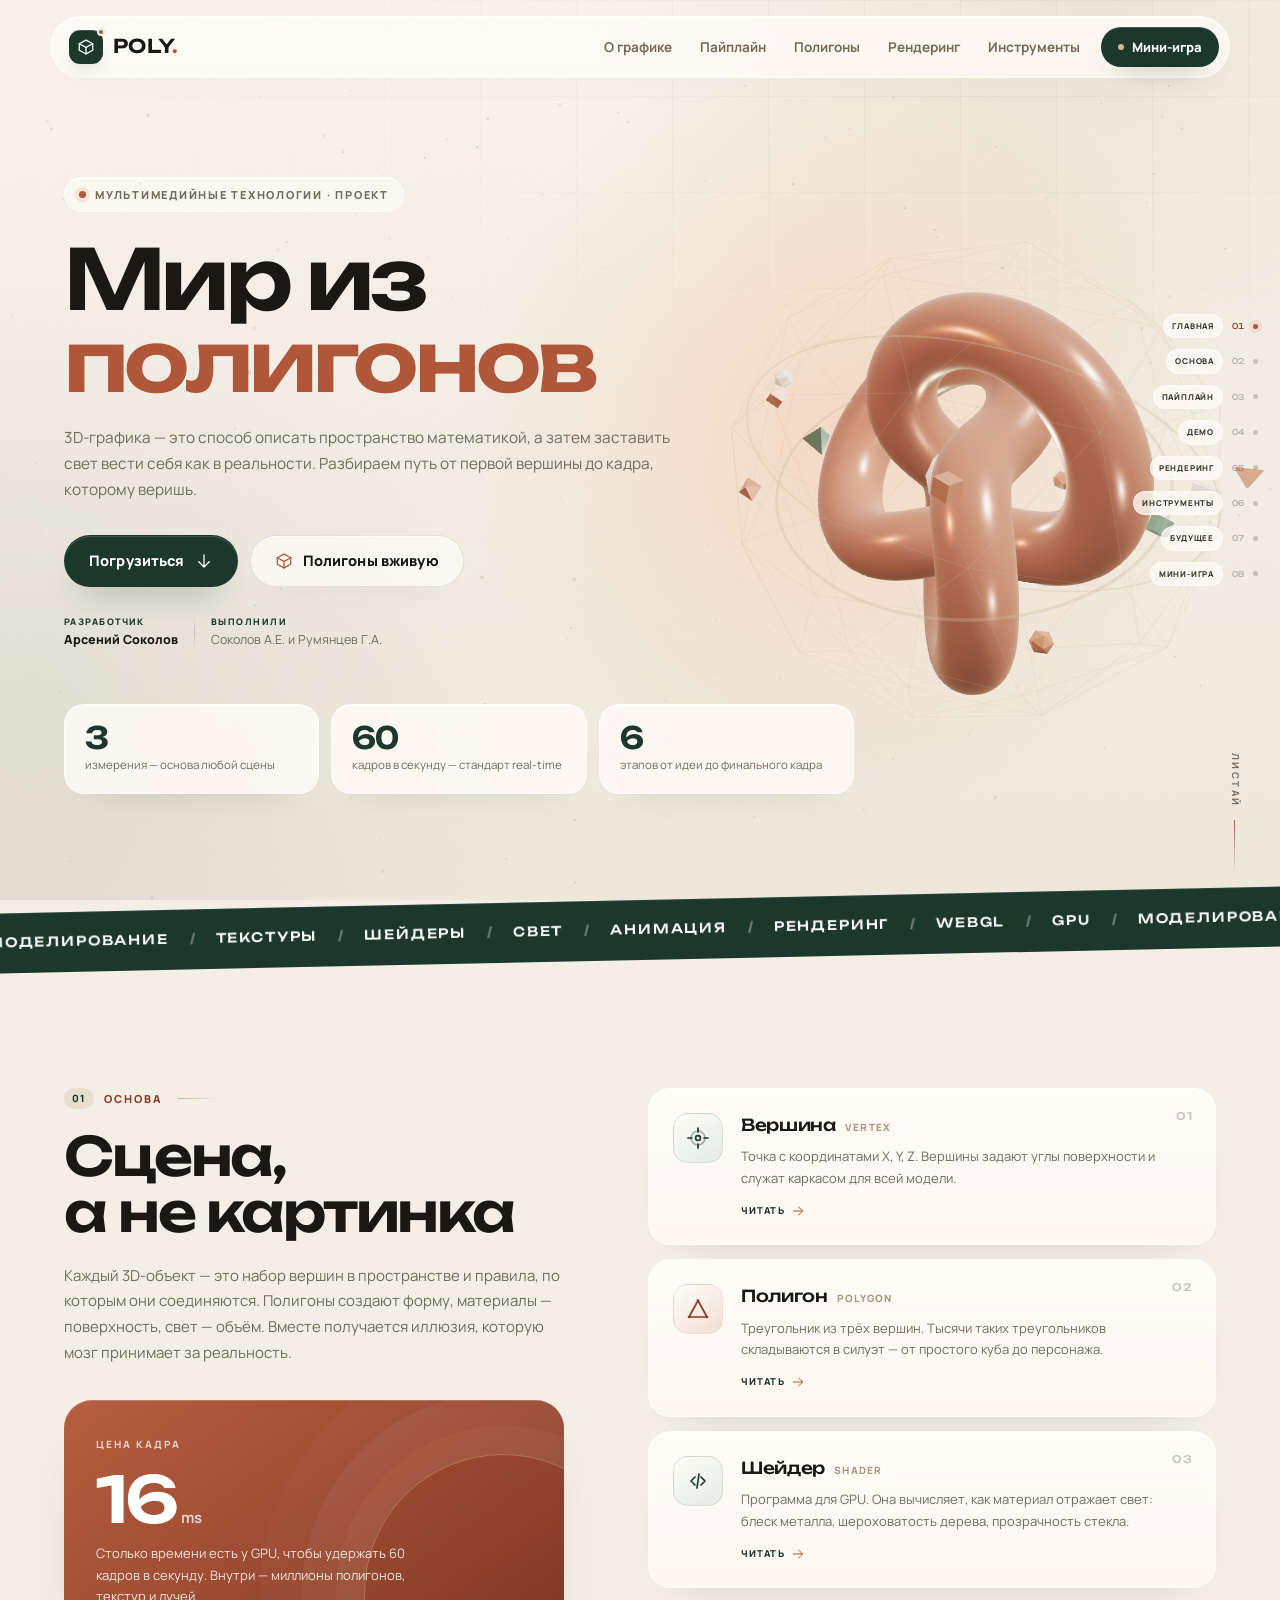
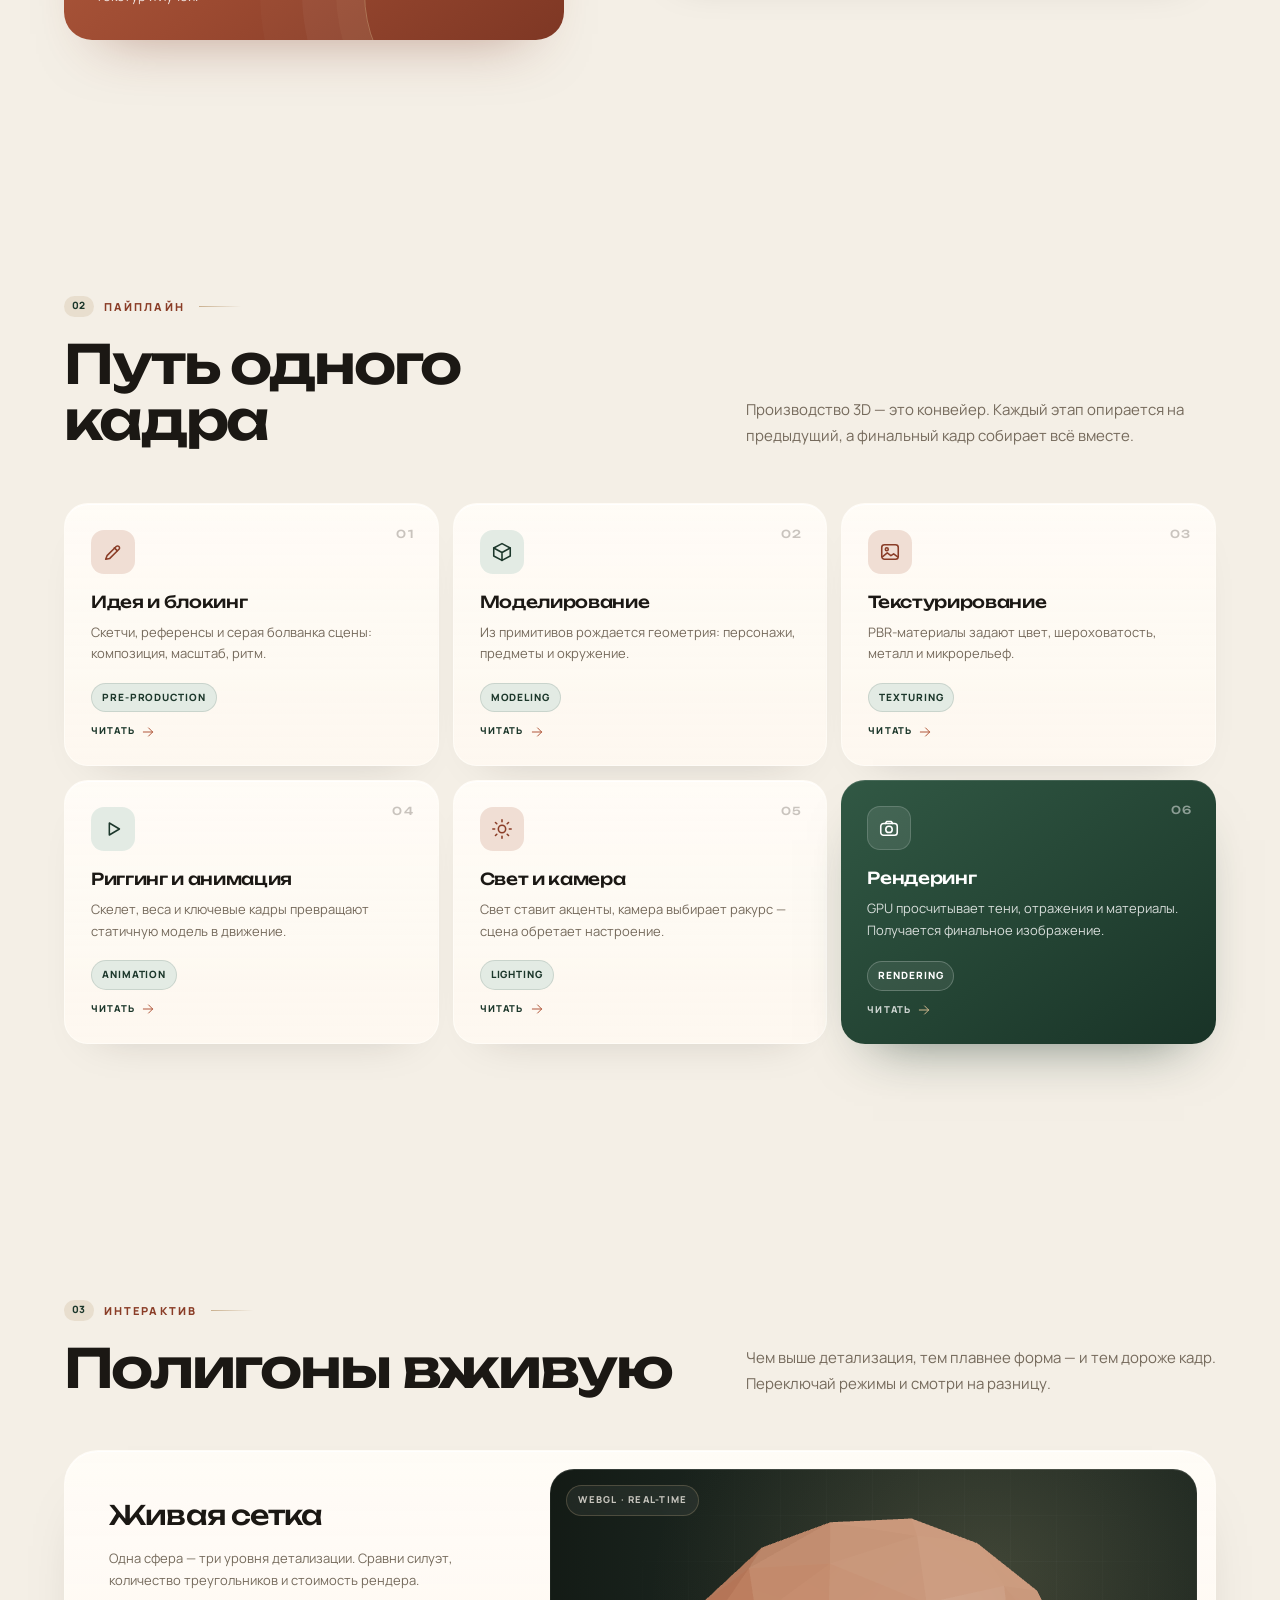
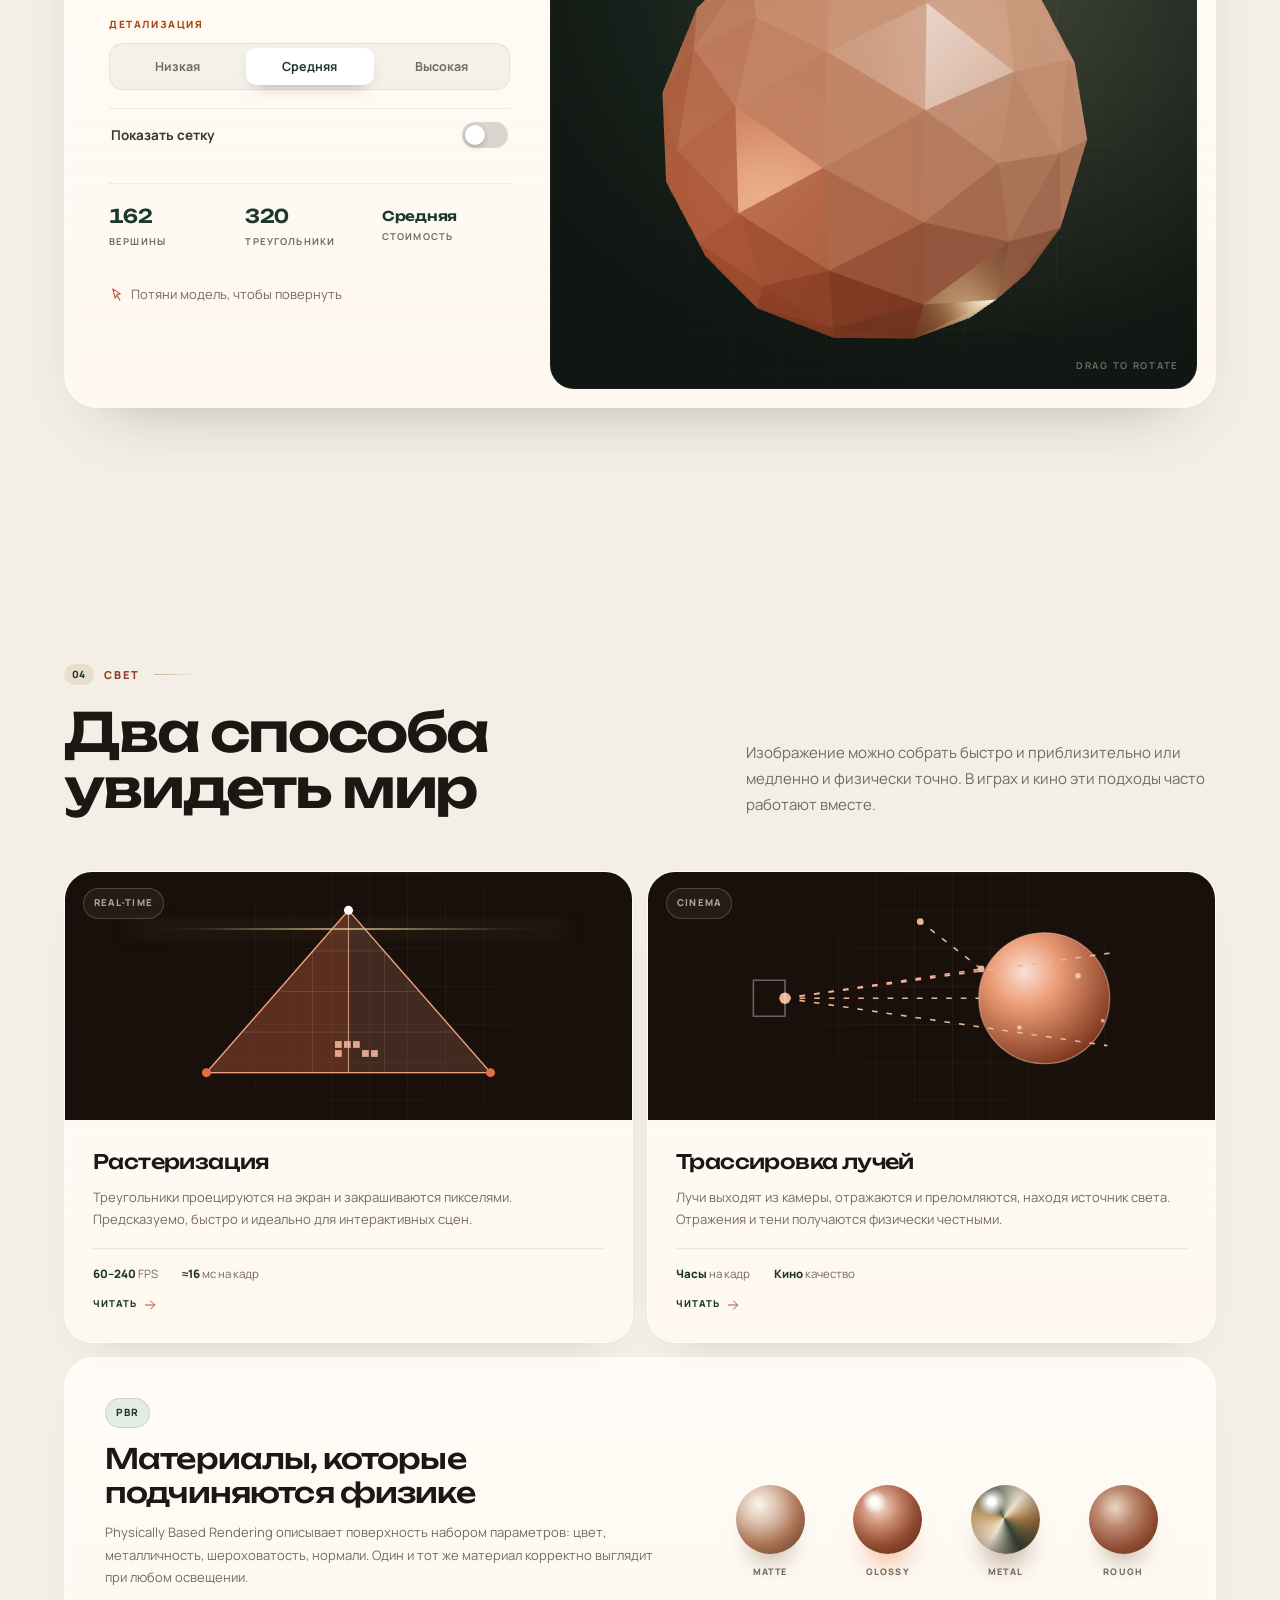
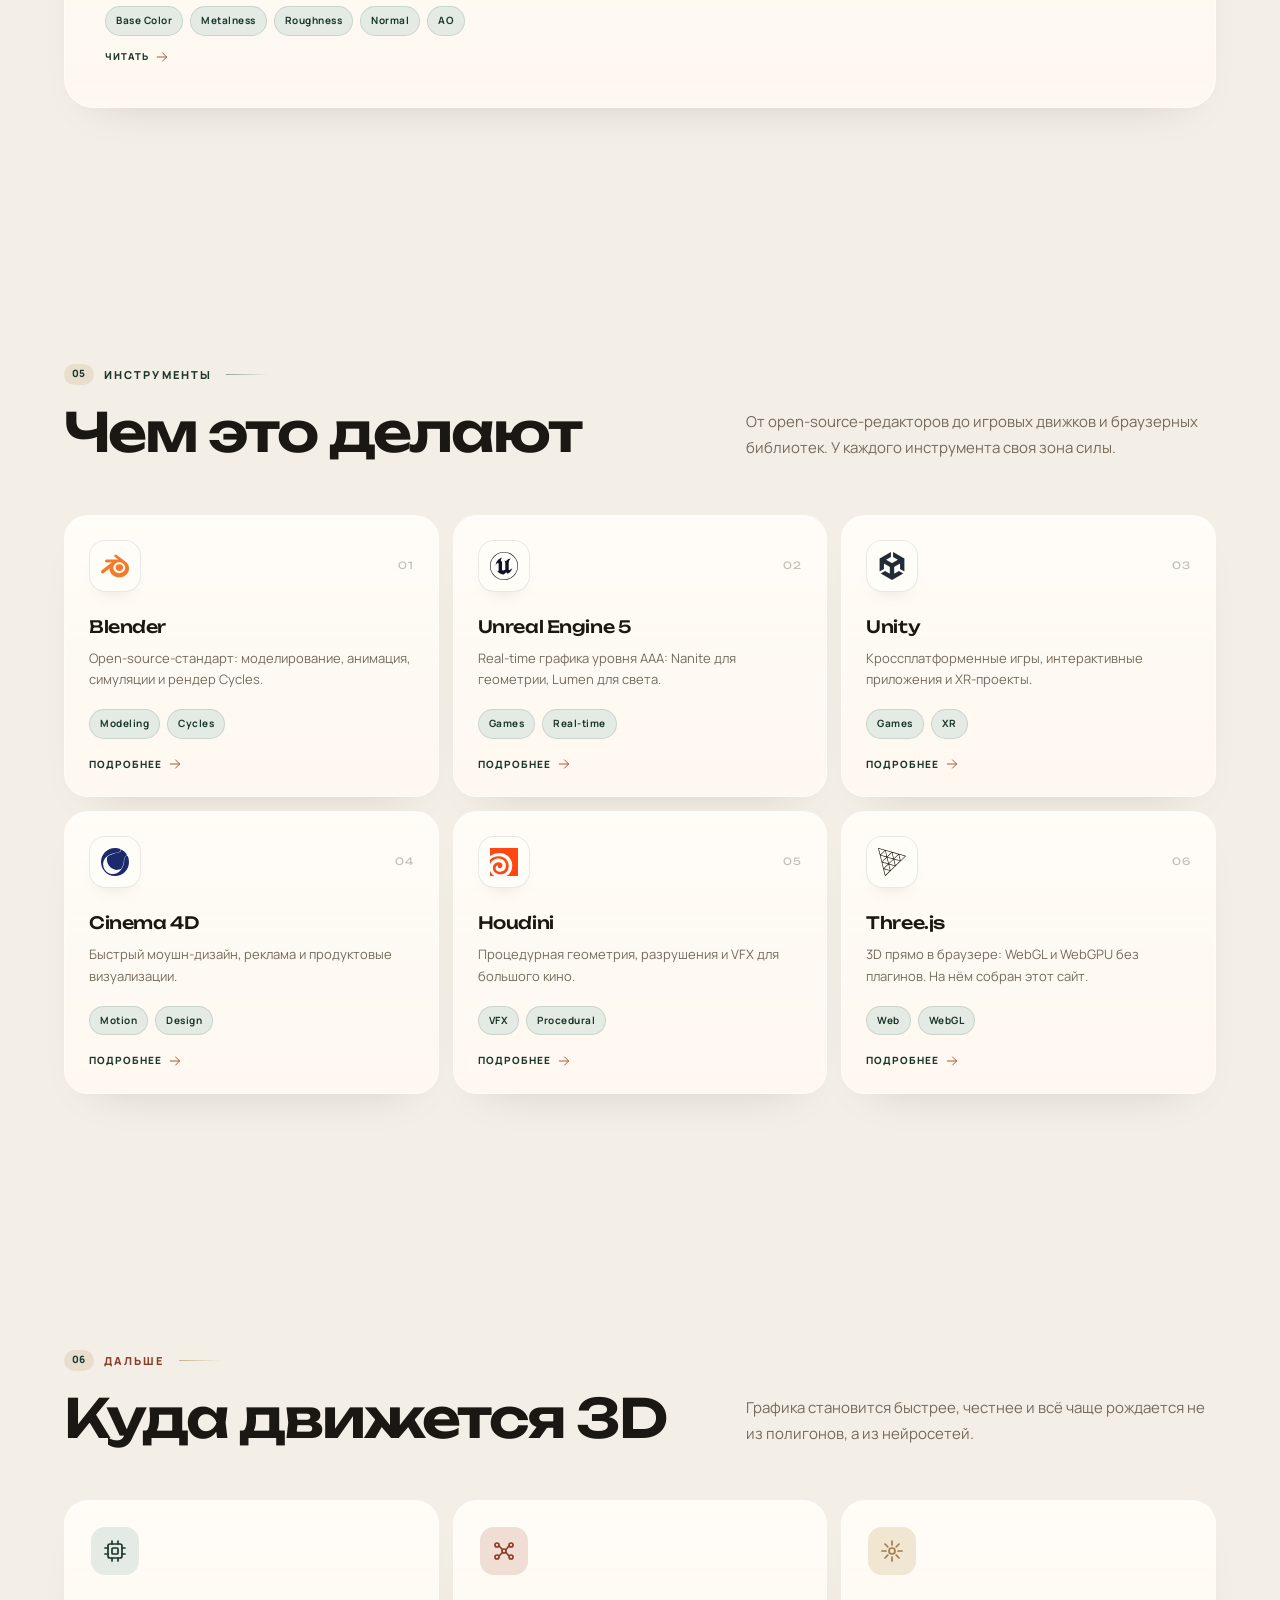
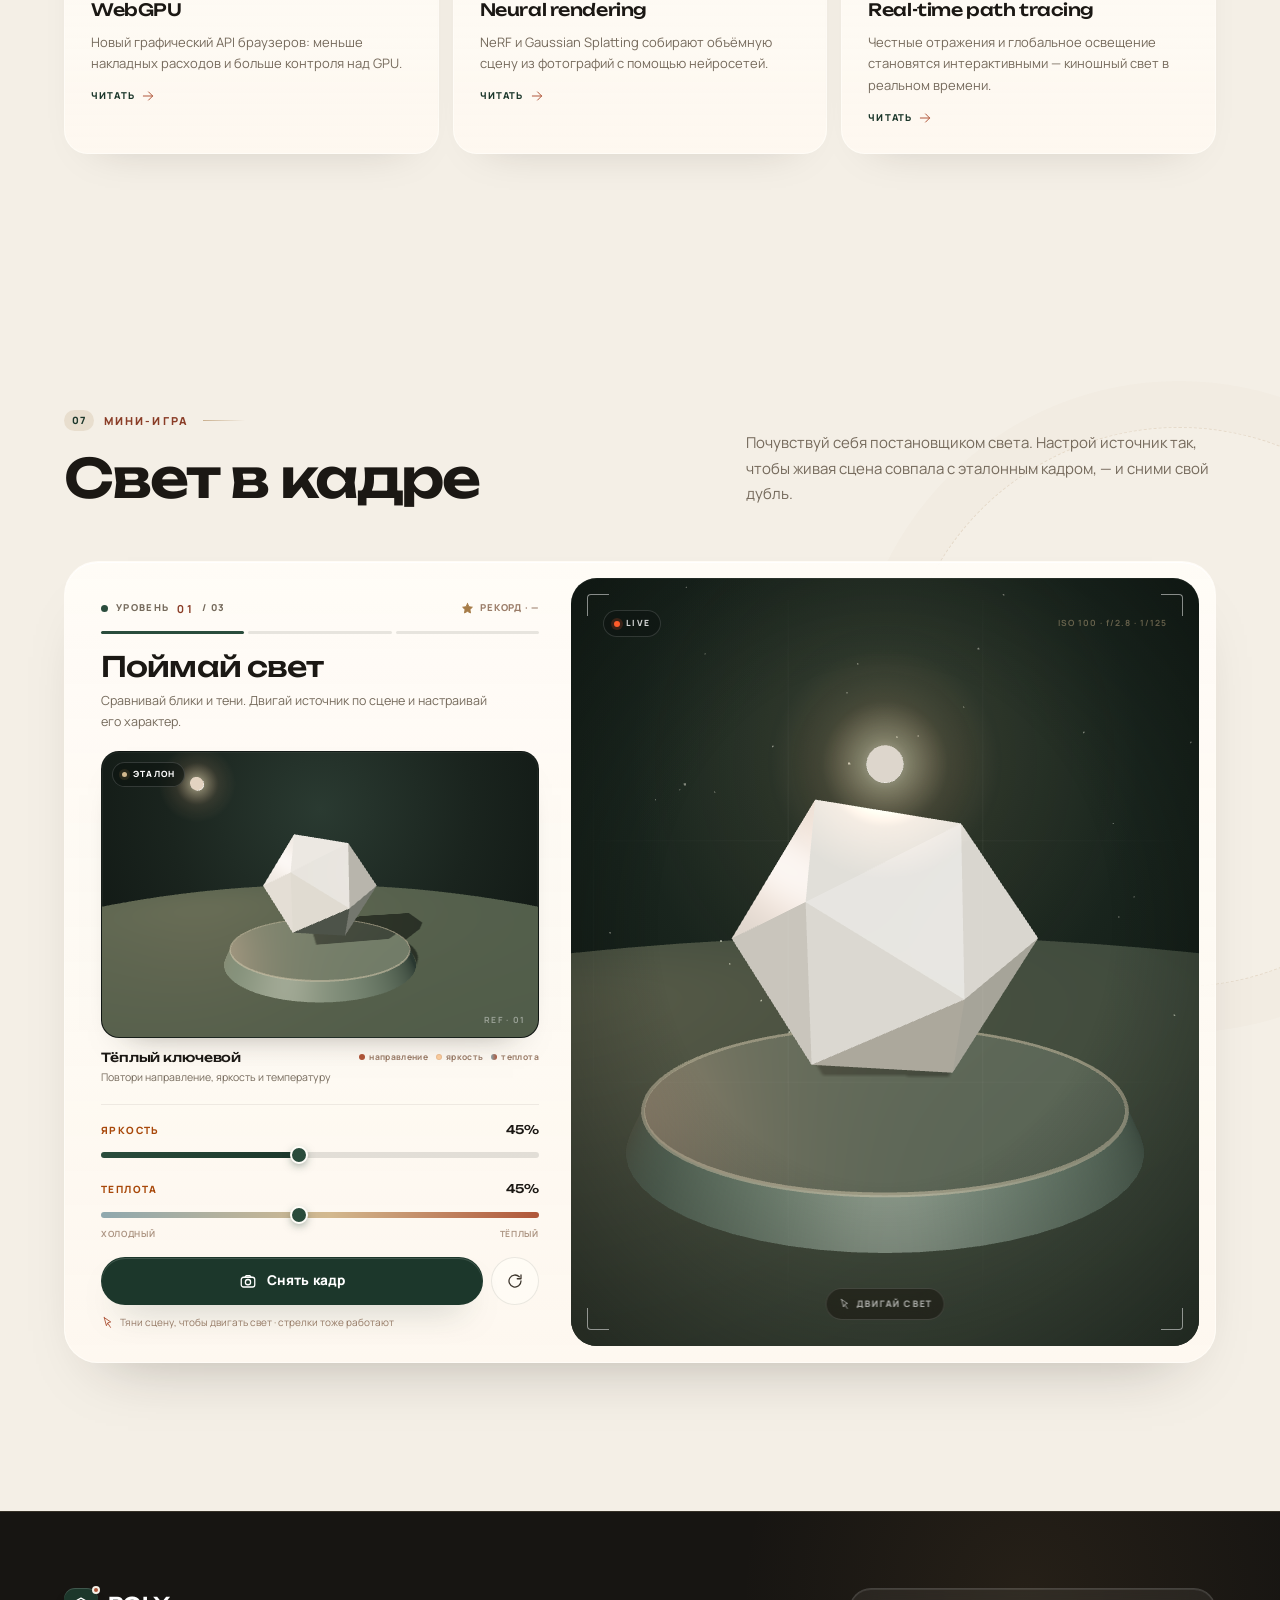
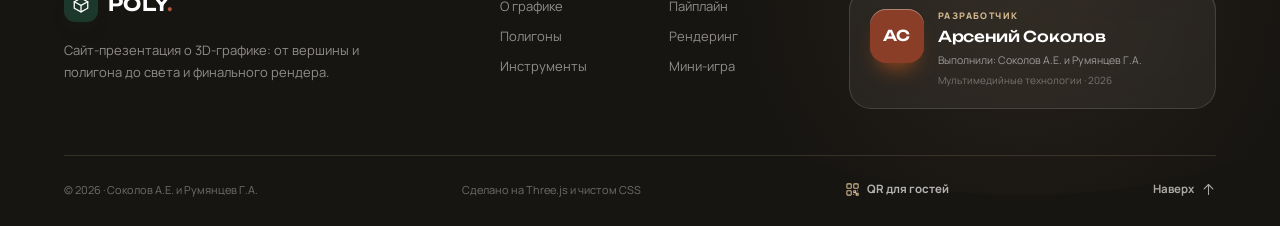
==== index.html @ a42b8dfb "POLY site presentation" ====
<!DOCTYPE html>
<html lang="ru">
<head>
  <meta charset="UTF-8">
  <meta name="viewport" content="width=device-width, initial-scale=1.0">
  <meta name="description" content="Сайт-презентация о 3D-графике: полигоны, этапы производства, рендеринг и интерактивная демонстрация. Разработчик — Арсений Соколов. Выполнили — Соколов А.Е. и Румянцев Г.А.">
  <meta name="author" content="Соколов А.Е., Румянцев Г.А.">
  <meta name="theme-color" content="#ff6a1a">
  <title>3D-графика — Мир из полигонов | Арсений Соколов</title>
  <script>
    document.documentElement.classList.add('js');
    window.setTimeout(function () {
      if (document.body) document.body.classList.add('is-loaded');
    }, 1200);
  </script>
  <link rel="icon" href="assets/favicon.svg" type="image/svg+xml">
  <link rel="preload" href="fonts/fonts.css" as="style">
  <link rel="stylesheet" href="fonts/fonts.css">
  <link rel="stylesheet" href="css/styles.css">
  <link rel="stylesheet" href="css/editorial.css">
  <link rel="stylesheet" href="css/site-ui.css">
</head>
<body>
  <div class="preloader" id="preloader" aria-hidden="true">
    <div class="preloader-inner">
      <div class="preloader-brand">
        <span class="preloader-mark">
          <svg viewBox="0 0 24 24" aria-hidden="true"><path d="M12 2.8 21 7.6v8.8L12 21.2 3 16.4V7.6l9-4.8Z"/><path d="m3 7.6 9 4.9 9-4.9M12 12.5v8.7"/></svg>
        </span>
        <span class="preloader-name">POLY<span>.</span></span>
      </div>
      <div class="preloader-track" aria-hidden="true"><span id="preloader-bar"></span></div>
      <div class="preloader-meta"><span>Собираем сцену</span><span id="preloader-percent">0%</span></div>
    </div>
  </div>
  <noscript><style>.preloader { display: none !important; }</style></noscript>

  <a class="skip-link" href="#main">Перейти к содержимому</a>

  <svg class="svg-sprite" aria-hidden="true" width="0" height="0">
    <symbol id="i-cube" viewBox="0 0 24 24">
      <path d="M12 2.8 21 7.6v8.8L12 21.2 3 16.4V7.6l9-4.8Z"/>
      <path d="m3 7.6 9 4.9 9-4.9M12 12.5v8.7"/>
    </symbol>
    <symbol id="i-arrow-right" viewBox="0 0 24 24"><path d="M4 12h16M13 5l7 7-7 7"/></symbol>
    <symbol id="i-arrow-down" viewBox="0 0 24 24"><path d="M12 4v16M5 13l7 7 7-7"/></symbol>
    <symbol id="i-arrow-up" viewBox="0 0 24 24"><path d="M12 20V4M5 11l7-7 7 7"/></symbol>
    <symbol id="i-lock" viewBox="0 0 24 24"><rect x="5" y="10" width="14" height="10" rx="2.5"/><path d="M8 10V7.5a4 4 0 0 1 8 0V10"/></symbol>
    <symbol id="i-menu" viewBox="0 0 24 24"><path d="M4 8h16M4 16h16"/></symbol>
    <symbol id="i-close" viewBox="0 0 24 24"><path d="m6 6 12 12M18 6 6 18"/></symbol>
    <symbol id="i-vertex" viewBox="0 0 24 24"><circle cx="12" cy="12" r="2.4"/><path d="M12 2v4M12 18v4M2 12h4M18 12h4"/><circle cx="12" cy="12" r="7" opacity=".35"/></symbol>
    <symbol id="i-triangle" viewBox="0 0 24 24"><path d="M12 3.5 21 20H3L12 3.5Z"/><circle cx="12" cy="3.5" r="1.3" fill="currentColor" stroke="none"/><circle cx="21" cy="20" r="1.3" fill="currentColor" stroke="none"/><circle cx="3" cy="20" r="1.3" fill="currentColor" stroke="none"/></symbol>
    <symbol id="i-shader" viewBox="0 0 24 24"><path d="m9 8-4 4 4 4M15 8l4 4-4 4"/><path d="m13 5-2 14"/></symbol>
    <symbol id="i-pencil" viewBox="0 0 24 24"><path d="m4 20 4.5-1 10-10a2.1 2.1 0 0 0-3-3l-10 10L4 20Z"/><path d="m13.5 7.5 3 3"/></symbol>
    <symbol id="i-image" viewBox="0 0 24 24"><rect x="3" y="4" width="18" height="16" rx="3"/><circle cx="8.5" cy="9" r="1.6"/><path d="m4 17 5-4 4 3 3-2 4 3"/></symbol>
    <symbol id="i-play" viewBox="0 0 24 24"><path d="M8 5.5v13l11-6.5-11-6.5Z"/></symbol>
    <symbol id="i-sun" viewBox="0 0 24 24"><circle cx="12" cy="12" r="4"/><path d="M12 2v2M12 20v2M4.9 4.9l1.4 1.4M17.7 17.7l1.4 1.4M2 12h2M20 12h2M4.9 19.1l1.4-1.4M17.7 6.3l1.4-1.4"/></symbol>
    <symbol id="i-camera" viewBox="0 0 24 24"><rect x="3" y="7" width="18" height="13" rx="3"/><circle cx="12" cy="13.5" r="3.5"/><path d="M8 7l1.5-2h5L16 7"/></symbol>
    <symbol id="i-cursor" viewBox="0 0 24 24"><path d="m6 3 12 8-5.2 1.2L10 18 6 3Z"/><path d="m13 14 4.5 7"/></symbol>
    <symbol id="i-spark" viewBox="0 0 24 24"><path d="M12 2.5c.8 5.2 3.8 8.2 9 9-5.2.8-8.2 3.8-9 9-.8-5.2-3.8-8.2-9-9 5.2-.8 8.2-3.8 9-9Z"/></symbol>
    <symbol id="i-gpu" viewBox="0 0 24 24"><rect x="5" y="5" width="14" height="14" rx="2"/><rect x="9" y="9" width="6" height="6" rx="1"/><path d="M9 2v3M15 2v3M9 19v3M15 19v3M2 9h3M2 15h3M19 9h3M19 15h3"/></symbol>
    <symbol id="i-neural" viewBox="0 0 24 24"><circle cx="5" cy="6" r="2"/><circle cx="5" cy="18" r="2"/><circle cx="12" cy="12" r="2"/><circle cx="19" cy="6" r="2"/><circle cx="19" cy="18" r="2"/><path d="m7 7 3.5 3.5M7 17l3.5-3.5M14 10.5 17 7M14 13.5l3 3.5"/></symbol>
    <symbol id="i-rays" viewBox="0 0 24 24"><circle cx="12" cy="12" r="3"/><path d="M12 2v4M12 18v4M2 12h4M18 12h4M5 5l2.8 2.8M16.2 16.2 19 19M19 5l-2.8 2.8M7.8 16.2 5 19"/></symbol>
    <symbol id="i-layers" viewBox="0 0 24 24"><path d="m12 3 9 5-9 5-9-5 9-5Z"/><path d="m3 12 9 5 9-5M3 16l9 5 9-5"/></symbol>
    <symbol id="i-star" viewBox="0 0 24 24"><path d="m12 3 2.8 5.7 6.2.9-4.5 4.4 1.1 6.2-5.6-2.9-5.6 2.9 1.1-6.2L3 9.6l6.2-.9L12 3Z"/></symbol>
    <symbol id="i-refresh" viewBox="0 0 24 24"><path d="M20 12a8 8 0 1 1-2.3-5.6"/><path d="M20 4v5h-5"/></symbol>
    <symbol id="i-qr" viewBox="0 0 24 24">
      <rect x="3" y="3" width="7" height="7" rx="1.4"/>
      <rect x="14" y="3" width="7" height="7" rx="1.4"/>
      <rect x="3" y="14" width="7" height="7" rx="1.4"/>
      <path d="M14 14h3v3h-3zM20 14v.01M14 20v.01M18 18h3v3h-3z"/>
    </symbol>
    <symbol id="i-eye" viewBox="0 0 24 24">
      <path d="M2 12s3.5-6 10-6 10 6 10 6-3.5 6-10 6S2 12 2 12Z"/>
      <circle cx="12" cy="12" r="2.6"/>
    </symbol>
  </svg>

  <div class="page-bg" aria-hidden="true"></div>
  <canvas id="bg-canvas" aria-hidden="true"></canvas>
  <div class="scene-glow" aria-hidden="true"></div>
  <div class="scroll-progress" aria-hidden="true"><span id="scroll-progress-bar"></span></div>

  <header class="site-header" id="top">
    <div class="nav-shell glass">
      <a class="brand" href="#hero" aria-label="POLY — на главную">
        <span class="brand-mark"><svg class="icon" aria-hidden="true"><use href="#i-cube"></use></svg></span>
        <span class="brand-text">POLY<span>.</span></span>
      </a>

      <nav class="nav-menu" id="nav-menu" aria-label="Основная навигация">
        <a class="nav-link" href="#about">О графике</a>
        <a class="nav-link" href="#pipeline">Пайплайн</a>
        <a class="nav-link" href="#demo">Полигоны</a>
        <a class="nav-link" href="#rendering">Рендеринг</a>
        <a class="nav-link" href="#tools">Инструменты</a>
        <a class="nav-cta" href="#game"><span class="nav-cta-dot" aria-hidden="true"></span>Мини-игра</a>
      </nav>

      <button class="nav-toggle" type="button" aria-expanded="false" aria-controls="nav-menu" aria-label="Открыть меню">
        <svg class="icon nav-toggle-open" aria-hidden="true"><use href="#i-menu"></use></svg>
        <svg class="icon nav-toggle-close" aria-hidden="true"><use href="#i-close"></use></svg>
      </button>
    </div>
  </header>

  <main id="main">
    <section class="hero" id="hero" aria-labelledby="hero-title">
      <div class="container hero-container">
        <div class="hero-copy" id="hero-copy">
          <p class="eyebrow reveal" data-delay="80"><span class="eyebrow-dot" aria-hidden="true"></span>Мультимедийные технологии · проект</p>

          <h1 class="hero-title" id="hero-title">
            <span class="hero-line"><span>Мир из</span></span>
            <span class="hero-line"><span class="accent">полигонов</span></span>
          </h1>

          <p class="hero-lead reveal" data-delay="260">3D-графика — это способ описать пространство математикой, а затем заставить свет вести себя как в реальности. Разбираем путь от первой вершины до кадра, которому веришь.</p>

          <div class="hero-actions reveal" data-delay="340">
            <a class="btn btn-primary" href="#about">
              Погрузиться
              <svg class="icon" aria-hidden="true"><use href="#i-arrow-down"></use></svg>
            </a>
            <a class="btn btn-glass" href="#demo">
              <svg class="icon" aria-hidden="true"><use href="#i-cube"></use></svg>
              Полигоны вживую
            </a>
          </div>

          <div class="hero-credit reveal" data-delay="420">
            <div class="hero-credit-item">
              <span class="hero-credit-label">Разработчик</span>
              <strong>Арсений Соколов</strong>
            </div>
            <span class="hero-credit-sep" aria-hidden="true"></span>
            <div class="hero-credit-item">
              <span class="hero-credit-label">Выполнили</span>
              <span>Соколов А.Е. и Румянцев Г.А.</span>
            </div>
          </div>
        </div>

        <div class="hero-stats">
          <div class="stat glass reveal" data-delay="200">
            <span class="stat-value" data-count="3">3</span>
            <span class="stat-label">измерения — основа любой сцены</span>
          </div>
          <div class="stat glass reveal" data-delay="280">
            <span class="stat-value" data-count="60">60</span>
            <span class="stat-label">кадров в секунду — стандарт real-time</span>
          </div>
          <div class="stat glass reveal" data-delay="360">
            <span class="stat-value" data-count="6">6</span>
            <span class="stat-label">этапов от идеи до финального кадра</span>
          </div>
        </div>

        <p class="hero-visits" data-visit-counter hidden aria-live="polite">
          <svg class="icon" aria-hidden="true"><use href="#i-eye"></use></svg>
          <span>Уже <strong data-visit-count>0</strong> <span data-visit-label>посетителей</span></span>
        </p>
      </div>

      <div class="scroll-hint" aria-hidden="true">
        <span>листай</span>
        <i></i>
      </div>
    </section>

    <div class="marquee" aria-hidden="true">
      <div class="marquee-track">
        <span>Моделирование</span><i>/</i>
        <span>Текстуры</span><i>/</i>
        <span>Шейдеры</span><i>/</i>
        <span>Свет</span><i>/</i>
        <span>Анимация</span><i>/</i>
        <span>Рендеринг</span><i>/</i>
        <span>WebGL</span><i>/</i>
        <span>GPU</span><i>/</i>
      </div>
    </div>

    <section class="section about" id="about" aria-labelledby="about-title">
      <div class="container">
        <div class="about-grid">
          <div class="about-main">
            <p class="section-label reveal"><span>01</span>Основа</p>
            <h2 class="section-title reveal" id="about-title" data-delay="60">Сцена,<br>а не картинка</h2>
            <p class="section-lead reveal" data-delay="120">Каждый 3D-объект — это набор вершин в пространстве и правила, по которым они соединяются. Полигоны создают форму, материалы — поверхность, свет — объём. Вместе получается иллюзия, которую мозг принимает за реальность.</p>

            <div class="quote-card reveal" data-delay="160">
              <span class="quote-label">Цена кадра</span>
              <div class="quote-value">16<span>ms</span></div>
              <p>Столько времени есть у GPU, чтобы удержать 60 кадров в секунду. Внутри — миллионы полигонов, текстур и лучей.</p>
              <span class="quote-rings" aria-hidden="true"></span>
            </div>
          </div>

          <div class="about-cards">
            <article class="info-card glass reveal">
              <div class="info-icon"><svg class="icon" aria-hidden="true"><use href="#i-vertex"></use></svg></div>
              <div class="info-body">
                <div class="info-head"><h3>Вершина</h3><span>Vertex</span></div>
                <p>Точка с координатами X, Y, Z. Вершины задают углы поверхности и служат каркасом для всей модели.</p>
              </div>
              <span class="card-num" aria-hidden="true">01</span>
            </article>

            <article class="info-card glass reveal" data-delay="80">
              <div class="info-icon"><svg class="icon" aria-hidden="true"><use href="#i-triangle"></use></svg></div>
              <div class="info-body">
                <div class="info-head"><h3>Полигон</h3><span>Polygon</span></div>
                <p>Треугольник из трёх вершин. Тысячи таких треугольников складываются в силуэт — от простого куба до персонажа.</p>
              </div>
              <span class="card-num" aria-hidden="true">02</span>
            </article>

            <article class="info-card glass reveal" data-delay="160">
              <div class="info-icon"><svg class="icon" aria-hidden="true"><use href="#i-shader"></use></svg></div>
              <div class="info-body">
                <div class="info-head"><h3>Шейдер</h3><span>Shader</span></div>
                <p>Программа для GPU. Она вычисляет, как материал отражает свет: блеск металла, шероховатость дерева, прозрачность стекла.</p>
              </div>
              <span class="card-num" aria-hidden="true">03</span>
            </article>
          </div>
        </div>
      </div>
    </section>

    <section class="section pipeline" id="pipeline" aria-labelledby="pipeline-title">
      <div class="container">
        <div class="section-head">
          <div>
            <p class="section-label reveal"><span>02</span>Пайплайн</p>
            <h2 class="section-title reveal" id="pipeline-title" data-delay="60">Путь одного кадра</h2>
          </div>
          <p class="section-lead reveal" data-delay="120">Производство 3D — это конвейер. Каждый этап опирается на предыдущий, а финальный кадр собирает всё вместе.</p>
        </div>

        <div class="steps">
          <article class="step glass reveal">
            <span class="step-num" aria-hidden="true">01</span>
            <div class="step-icon"><svg class="icon" aria-hidden="true"><use href="#i-pencil"></use></svg></div>
            <h3>Идея и блокинг</h3>
            <p>Скетчи, референсы и серая болванка сцены: композиция, масштаб, ритм.</p>
            <span class="tag">Pre-production</span>
          </article>

          <article class="step glass reveal" data-delay="70">
            <span class="step-num" aria-hidden="true">02</span>
            <div class="step-icon"><svg class="icon" aria-hidden="true"><use href="#i-cube"></use></svg></div>
            <h3>Моделирование</h3>
            <p>Из примитивов рождается геометрия: персонажи, предметы и окружение.</p>
            <span class="tag">Modeling</span>
          </article>

          <article class="step glass reveal" data-delay="140">
            <span class="step-num" aria-hidden="true">03</span>
            <div class="step-icon"><svg class="icon" aria-hidden="true"><use href="#i-image"></use></svg></div>
            <h3>Текстурирование</h3>
            <p>PBR-материалы задают цвет, шероховатость, металл и микрорельеф.</p>
            <span class="tag">Texturing</span>
          </article>

          <article class="step glass reveal">
            <span class="step-num" aria-hidden="true">04</span>
            <div class="step-icon"><svg class="icon" aria-hidden="true"><use href="#i-play"></use></svg></div>
            <h3>Риггинг и анимация</h3>
            <p>Скелет, веса и ключевые кадры превращают статичную модель в движение.</p>
            <span class="tag">Animation</span>
          </article>

          <article class="step glass reveal" data-delay="70">
            <span class="step-num" aria-hidden="true">05</span>
            <div class="step-icon"><svg class="icon" aria-hidden="true"><use href="#i-sun"></use></svg></div>
            <h3>Свет и камера</h3>
            <p>Свет ставит акценты, камера выбирает ракурс — сцена обретает настроение.</p>
            <span class="tag">Lighting</span>
          </article>

          <article class="step step-accent reveal" data-delay="140">
            <span class="step-num" aria-hidden="true">06</span>
            <div class="step-icon"><svg class="icon" aria-hidden="true"><use href="#i-camera"></use></svg></div>
            <h3>Рендеринг</h3>
            <p>GPU просчитывает тени, отражения и материалы. Получается финальное изображение.</p>
            <span class="tag">Rendering</span>
          </article>
        </div>
      </div>
    </section>

    <section class="section demo" id="demo" aria-labelledby="demo-title">
      <div class="container">
        <div class="section-head">
          <div>
            <p class="section-label reveal"><span>03</span>Интерактив</p>
            <h2 class="section-title reveal" id="demo-title" data-delay="60">Полигоны вживую</h2>
          </div>
          <p class="section-lead reveal" data-delay="120">Чем выше детализация, тем плавнее форма — и тем дороже кадр. Переключай режимы и смотри на разницу.</p>
        </div>

        <div class="demo-shell glass reveal">
          <div class="demo-copy">
            <h3>Живая сетка</h3>
            <p>Одна сфера — три уровня детализации. Сравни силуэт, количество треугольников и стоимость рендера.</p>

            <div class="control-group">
              <span class="control-label">Детализация</span>
              <div class="segmented" role="group" aria-label="Детализация модели">
                <button class="seg-btn" type="button" data-detail="0" aria-pressed="false">Низкая</button>
                <button class="seg-btn is-active" type="button" data-detail="2" aria-pressed="true">Средняя</button>
                <button class="seg-btn" type="button" data-detail="4" aria-pressed="false">Высокая</button>
              </div>
            </div>

            <label class="switch-row" for="wireframe-toggle">
              <span>Показать сетку</span>
              <span class="switch">
                <input type="checkbox" id="wireframe-toggle">
                <span class="switch-track" aria-hidden="true"></span>
              </span>
            </label>

            <div class="metrics" aria-live="polite">
              <div class="metric">
                <span class="metric-value" id="metric-vertices">162</span>
                <span class="metric-label">вершины</span>
              </div>
              <div class="metric">
                <span class="metric-value" id="metric-faces">320</span>
                <span class="metric-label">треугольники</span>
              </div>
              <div class="metric">
                <span class="metric-value metric-cost" id="metric-cost">Средняя</span>
                <span class="metric-label">стоимость</span>
              </div>
            </div>

            <p class="demo-hint"><svg class="icon" aria-hidden="true"><use href="#i-cursor"></use></svg>Потяни модель, чтобы повернуть</p>
          </div>

          <div class="demo-stage">
            <span class="stage-badge">WebGL · real-time</span>
            <canvas id="demo-canvas" tabindex="0" role="img" aria-label="Интерактивная 3D-модель. Перетаскивайте мышью или используйте стрелки, чтобы повернуть."></canvas>
            <span class="stage-hint" aria-hidden="true">drag to rotate</span>
          </div>
        </div>
      </div>
    </section>

    <section class="section rendering" id="rendering" aria-labelledby="rendering-title">
      <div class="container">
        <div class="section-head">
          <div>
            <p class="section-label reveal"><span>04</span>Свет</p>
            <h2 class="section-title reveal" id="rendering-title" data-delay="60">Два способа<br>увидеть мир</h2>
          </div>
          <p class="section-lead reveal" data-delay="120">Изображение можно собрать быстро и приблизительно или медленно и физически точно. В играх и кино эти подходы часто работают вместе.</p>
        </div>

        <div class="render-grid">
          <article class="render-card glass reveal">
            <div class="render-visual">
              <span class="visual-tag">Real-time</span>
              <span class="visual-grid" aria-hidden="true"></span>
              <svg class="render-art" viewBox="0 0 400 220" aria-hidden="true">
                <g class="raster-tris">
                  <path d="M200 34 326 178H74L200 34Z" fill="rgba(255,106,26,.16)" stroke="#ff8a3d" stroke-width="1.2"/>
                  <path d="M200 34 200 178H74L200 34Z" fill="rgba(255,106,26,.2)" stroke="rgba(255,180,130,.55)" stroke-width="1"/>
                  <path d="M200 34 326 178H200V34Z" fill="rgba(255,255,255,.05)" stroke="rgba(255,180,130,.4)" stroke-width="1"/>
                  <path d="M137 106h126M106 142h188M168 70h64M168 70v108M232 70v108" stroke="rgba(255,255,255,.13)" stroke-width=".8"/>
                </g>
                <g fill="#ffb27a" opacity=".9">
                  <rect x="188" y="150" width="6" height="6"/><rect x="196" y="150" width="6" height="6"/>
                  <rect x="204" y="150" width="6" height="6"/><rect x="212" y="158" width="6" height="6"/>
                  <rect x="188" y="158" width="6" height="6"/><rect x="220" y="158" width="6" height="6"/>
                </g>
                <circle cx="200" cy="34" r="4" fill="#fff"/><circle cx="326" cy="178" r="4" fill="#ff6a1a"/><circle cx="74" cy="178" r="4" fill="#ff6a1a"/>
              </svg>
              <span class="scanline" aria-hidden="true"></span>
            </div>
            <div class="render-body">
              <h3>Растеризация</h3>
              <p>Треугольники проецируются на экран и закрашиваются пикселями. Предсказуемо, быстро и идеально для интерактивных сцен.</p>
              <div class="render-stats">
                <span><strong>60–240</strong> FPS</span>
                <span><strong>≈16</strong> мс на кадр</span>
              </div>
            </div>
          </article>

          <article class="render-card glass reveal" data-delay="100">
            <div class="render-visual">
              <span class="visual-tag">Cinema</span>
              <span class="visual-grid" aria-hidden="true"></span>
              <svg class="render-art" viewBox="0 0 400 220" aria-hidden="true">
                <circle cx="300" cy="112" r="58" fill="url(#sphereGrad)" stroke="rgba(255,180,130,.55)" stroke-width="1.2"/>
                <defs>
                  <radialGradient id="sphereGrad" cx="35%" cy="30%" r="75%">
                    <stop offset="0%" stop-color="#ffe0cb"/>
                    <stop offset="35%" stop-color="#ff9a50"/>
                    <stop offset="100%" stop-color="#8f3300"/>
                  </radialGradient>
                </defs>
                <g class="ray-paths" fill="none" stroke="#ffb27a" stroke-width="1.4">
                  <path d="M70 112 242 112"/>
                  <path d="M70 112 358 72"/>
                  <path d="M70 112 356 154"/>
                  <path d="M70 112 244 86"/>
                  <path d="M244 86 190 44"/>
                </g>
                <g fill="#ffb27a">
                  <circle cx="70" cy="112" r="5"/>
                  <circle cx="244" cy="86" r="3"/>
                  <circle cx="190" cy="44" r="3"/>
                </g>
                <g fill="rgba(255,255,255,.55)">
                  <circle cx="330" cy="92" r="2.5"/><circle cx="278" cy="138" r="2"/><circle cx="352" cy="132" r="1.8"/>
                </g>
                <path d="M42 96h28v32H42z" fill="none" stroke="rgba(255,255,255,.35)" stroke-width="1.4" rx="2"/>
              </svg>
            </div>
            <div class="render-body">
              <h3>Трассировка лучей</h3>
              <p>Лучи выходят из камеры, отражаются и преломляются, находя источник света. Отражения и тени получаются физически честными.</p>
              <div class="render-stats">
                <span><strong>Часы</strong> на кадр</span>
                <span><strong>Кино</strong> качество</span>
              </div>
            </div>
          </article>
        </div>

        <article class="pbr-card glass reveal">
          <div class="pbr-copy">
            <span class="tag">PBR</span>
            <h3>Материалы, которые подчиняются физике</h3>
            <p>Physically Based Rendering описывает поверхность набором параметров: цвет, металличность, шероховатость, нормали. Один и тот же материал корректно выглядит при любом освещении.</p>
            <div class="chips">
              <span>Base Color</span>
              <span>Metalness</span>
              <span>Roughness</span>
              <span>Normal</span>
              <span>AO</span>
            </div>
          </div>
          <div class="spheres" aria-hidden="true">
            <div class="sphere-item"><span class="sphere sphere-matte"></span><span class="sphere-label">Matte</span></div>
            <div class="sphere-item"><span class="sphere sphere-glossy"></span><span class="sphere-label">Glossy</span></div>
            <div class="sphere-item"><span class="sphere sphere-metal"></span><span class="sphere-label">Metal</span></div>
            <div class="sphere-item"><span class="sphere sphere-rough"></span><span class="sphere-label">Rough</span></div>
          </div>
        </article>
      </div>
    </section>

    <section class="section tools" id="tools" aria-labelledby="tools-title">
      <div class="container">
        <div class="section-head">
          <div>
            <p class="section-label section-label--teal reveal"><span>05</span>Инструменты</p>
            <h2 class="section-title reveal" id="tools-title" data-delay="60">Чем это делают</h2>
          </div>
          <p class="section-lead reveal" data-delay="120">От open-source-редакторов до игровых движков и браузерных библиотек. У каждого инструмента своя зона силы.</p>
        </div>

        <div class="tools-grid">
          <a class="tool-card glass reveal" href="tool-blender.html">
            <div class="tool-top"><span class="tool-mark"><img src="assets/tools/blender.svg" alt="" width="28" height="28" loading="lazy"></span><span class="tool-index" aria-hidden="true">01</span></div>
            <h3>Blender</h3>
            <p>Open-source-стандарт: моделирование, анимация, симуляции и рендер Cycles.</p>
            <div class="chips"><span>Modeling</span><span>Cycles</span></div>
            <span class="tool-more">Подробнее <svg class="icon" aria-hidden="true"><use href="#i-arrow-right"></use></svg></span>
          </a>

          <a class="tool-card glass reveal" data-delay="60" href="tool-unreal.html">
            <div class="tool-top"><span class="tool-mark"><img src="assets/tools/unrealengine.svg" alt="" width="28" height="28" loading="lazy"></span><span class="tool-index" aria-hidden="true">02</span></div>
            <h3>Unreal Engine 5</h3>
            <p>Real-time графика уровня AAA: Nanite для геометрии, Lumen для света.</p>
            <div class="chips"><span>Games</span><span>Real-time</span></div>
            <span class="tool-more">Подробнее <svg class="icon" aria-hidden="true"><use href="#i-arrow-right"></use></svg></span>
          </a>

          <a class="tool-card glass reveal" data-delay="120" href="tool-unity.html">
            <div class="tool-top"><span class="tool-mark"><img src="assets/tools/unity.svg" alt="" width="28" height="28" loading="lazy"></span><span class="tool-index" aria-hidden="true">03</span></div>
            <h3>Unity</h3>
            <p>Кроссплатформенные игры, интерактивные приложения и XR-проекты.</p>
            <div class="chips"><span>Games</span><span>XR</span></div>
            <span class="tool-more">Подробнее <svg class="icon" aria-hidden="true"><use href="#i-arrow-right"></use></svg></span>
          </a>

          <a class="tool-card glass reveal" href="tool-cinema4d.html">
            <div class="tool-top"><span class="tool-mark"><img src="assets/tools/cinema4d.svg" alt="" width="28" height="28" loading="lazy"></span><span class="tool-index" aria-hidden="true">04</span></div>
            <h3>Cinema 4D</h3>
            <p>Быстрый моушн-дизайн, реклама и продуктовые визуализации.</p>
            <div class="chips"><span>Motion</span><span>Design</span></div>
            <span class="tool-more">Подробнее <svg class="icon" aria-hidden="true"><use href="#i-arrow-right"></use></svg></span>
          </a>

          <a class="tool-card glass reveal" data-delay="60" href="tool-houdini.html">
            <div class="tool-top"><span class="tool-mark"><img src="assets/tools/houdini.svg" alt="" width="28" height="28" loading="lazy"></span><span class="tool-index" aria-hidden="true">05</span></div>
            <h3>Houdini</h3>
            <p>Процедурная геометрия, разрушения и VFX для большого кино.</p>
            <div class="chips"><span>VFX</span><span>Procedural</span></div>
            <span class="tool-more">Подробнее <svg class="icon" aria-hidden="true"><use href="#i-arrow-right"></use></svg></span>
          </a>

          <a class="tool-card glass reveal" data-delay="120" href="tool-threejs.html">
            <div class="tool-top"><span class="tool-mark"><img src="assets/tools/threedotjs.svg" alt="" width="28" height="28" loading="lazy"></span><span class="tool-index" aria-hidden="true">06</span></div>
            <h3>Three.js</h3>
            <p>3D прямо в браузере: WebGL и WebGPU без плагинов. На нём собран этот сайт.</p>
            <div class="chips"><span>Web</span><span>WebGL</span></div>
            <span class="tool-more">Подробнее <svg class="icon" aria-hidden="true"><use href="#i-arrow-right"></use></svg></span>
          </a>
        </div>
      </div>
    </section>

    <section class="section future" id="future" aria-labelledby="future-title">
      <div class="container">
        <div class="section-head">
          <div>
            <p class="section-label reveal"><span>06</span>Дальше</p>
            <h2 class="section-title reveal" id="future-title" data-delay="60">Куда движется 3D</h2>
          </div>
          <p class="section-lead reveal" data-delay="120">Графика становится быстрее, честнее и всё чаще рождается не из полигонов, а из нейросетей.</p>
        </div>

        <div class="future-grid">
          <article class="future-card glass reveal">
            <div class="future-icon"><svg class="icon" aria-hidden="true"><use href="#i-gpu"></use></svg></div>
            <h3>WebGPU</h3>
            <p>Новый графический API браузеров: меньше накладных расходов и больше контроля над GPU.</p>
          </article>

          <article class="future-card glass reveal" data-delay="70">
            <div class="future-icon"><svg class="icon" aria-hidden="true"><use href="#i-neural"></use></svg></div>
            <h3>Neural rendering</h3>
            <p>NeRF и Gaussian Splatting собирают объёмную сцену из фотографий с помощью нейросетей.</p>
          </article>

          <article class="future-card glass reveal" data-delay="140">
            <div class="future-icon"><svg class="icon" aria-hidden="true"><use href="#i-rays"></use></svg></div>
            <h3>Real-time path tracing</h3>
            <p>Честные отражения и глобальное освещение становятся интерактивными — киношный свет в реальном времени.</p>
          </article>
        </div>

      </div>
    </section>

    <section class="section game" id="game" aria-labelledby="game-title">
      <div class="container">
        <div class="section-head">
          <div>
            <p class="section-label reveal"><span>07</span>Мини-игра</p>
            <h2 class="section-title reveal" id="game-title" data-delay="60">Свет в кадре</h2>
          </div>
          <p class="section-lead reveal" data-delay="120">Почувствуй себя постановщиком света. Настрой источник так, чтобы живая сцена совпала с эталонным кадром, — и сними свой дубль.</p>
        </div>

        <div class="game-shell glass reveal" id="light-game">
          <div class="game-panel">
            <div class="game-topline">
              <span class="game-level-chip"><span class="pulse" aria-hidden="true"></span>Уровень <strong id="game-level">01</strong> / 03</span>
              <span class="game-record">
                <svg class="icon" aria-hidden="true"><use href="#i-star"></use></svg>
                <span id="game-record">Рекорд · —</span>
              </span>
            </div>

            <div class="game-progress" id="game-progress" aria-hidden="true">
              <span class="game-progress-seg is-active"></span>
              <span class="game-progress-seg"></span>
              <span class="game-progress-seg"></span>
            </div>

            <h3 class="game-title">Поймай свет</h3>
            <p class="game-sub">Сравнивай блики и тени. Двигай источник по сцене и настраивай его характер.</p>

            <div class="game-reference">
              <div class="ref-frame">
                <canvas id="game-reference-canvas" role="img" aria-label="Эталонный кадр с целевым освещением"></canvas>
                <span class="ref-tag"><i aria-hidden="true"></i>Эталон</span>
                <span class="ref-index">REF · <span id="game-ref-index">01</span></span>
              </div>
              <div class="ref-caption">
                <div class="ref-copy">
                  <strong id="game-ref-title">Тёплый ключевой</strong>
                  <span>Повтори направление, яркость и температуру</span>
                </div>
                <div class="ref-legend" aria-hidden="true">
                  <span><i class="legend-dir"></i>направление</span>
                  <span><i class="legend-bright"></i>яркость</span>
                  <span><i class="legend-warm"></i>теплота</span>
                </div>
              </div>
            </div>

            <div class="game-controls">
              <div class="range-row">
                <div class="range-head">
                  <label for="game-brightness">Яркость</label>
                  <output id="game-brightness-out" for="game-brightness">55%</output>
                </div>
                <input class="range" id="game-brightness" type="range" min="0" max="100" step="1" value="55" aria-describedby="game-controls-hint">
              </div>
              <div class="range-row">
                <div class="range-head">
                  <label for="game-warmth">Теплота</label>
                  <output id="game-warmth-out" for="game-warmth">50%</output>
                </div>
                <input class="range range-warmth" id="game-warmth" type="range" min="0" max="100" step="1" value="50" aria-describedby="game-controls-hint">
                <div class="range-scale" aria-hidden="true"><span>холодный</span><span>тёплый</span></div>
              </div>
            </div>

            <div class="game-actions">
              <button class="btn btn-primary" id="game-shoot" type="button">
                <svg class="icon" aria-hidden="true"><use href="#i-camera"></use></svg>
                Снять кадр
              </button>
              <button class="game-reset" id="game-reset" type="button" title="Сбросить свет" aria-label="Сбросить настройки света">
                <svg class="icon" aria-hidden="true"><use href="#i-refresh"></use></svg>
              </button>
            </div>

            <p class="game-hint" id="game-controls-hint">
              <svg class="icon" aria-hidden="true"><use href="#i-cursor"></use></svg>
              Тяни сцену, чтобы двигать свет · стрелки тоже работают
            </p>
          </div>

          <div class="game-stage" id="game-stage">
            <canvas id="game-canvas" tabindex="0" role="application" aria-label="Сцена со светом. Перетаскивайте мышью или используйте стрелки, чтобы двигать источник света."></canvas>

            <div class="game-stage-top">
              <span class="live-chip" id="game-live"><i aria-hidden="true"></i><span id="game-live-label">LIVE</span></span>
              <span class="stage-spec">ISO 100 · f/2.8 · 1/125</span>
            </div>

            <div class="game-grid" aria-hidden="true"></div>
            <span class="vf vf-tl" aria-hidden="true"></span>
            <span class="vf vf-tr" aria-hidden="true"></span>
            <span class="vf vf-bl" aria-hidden="true"></span>
            <span class="vf vf-br" aria-hidden="true"></span>

            <span class="stage-light-hint" aria-hidden="true">
              <svg class="icon"><use href="#i-cursor"></use></svg>
              двигай свет
            </span>

            <div class="game-flash" aria-hidden="true"></div>

            <div class="game-result" id="game-result" hidden>
              <div class="result-card" aria-live="polite">
                <span class="result-eyebrow" id="game-result-kicker">Кадр проявлен</span>
                <div class="result-stars" id="game-result-stars" aria-hidden="true"></div>
                <div class="result-score"><strong id="game-result-score">0</strong><span>% совпадения</span></div>
                <p class="result-text" id="game-result-text"></p>
                <ul class="result-hints" id="game-result-hints"></ul>
                <div class="result-actions">
                  <button class="btn btn-primary" id="game-result-primary" type="button">
                    <span id="game-result-primary-label">Дальше</span>
                    <svg class="icon" aria-hidden="true"><use href="#i-arrow-right"></use></svg>
                  </button>
                  <button class="result-retry" id="game-result-retry" type="button" hidden>Ещё дубль</button>
                </div>
                <span class="result-total" id="game-result-total"></span>
              </div>
            </div>
          </div>
        </div>
      </div>
    </section>
  </main>

  <footer class="footer" id="author">
    <div class="container">
      <div class="footer-top">
        <div class="footer-brand">
          <a class="brand brand-footer" href="#hero" aria-label="POLY — наверх">
            <span class="brand-mark"><svg class="icon" aria-hidden="true"><use href="#i-cube"></use></svg></span>
            <span class="brand-text">POLY<span>.</span></span>
          </a>
          <p>Сайт-презентация о 3D-графике: от вершины и полигона до света и финального рендера.</p>
        </div>

        <nav class="footer-nav" aria-label="Навигация в подвале">
          <a href="#about">О графике</a>
          <a href="#pipeline">Пайплайн</a>
          <a href="#demo">Полигоны</a>
          <a href="#rendering">Рендеринг</a>
          <a href="#tools">Инструменты</a>
          <a href="#game">Мини-игра</a>
        </nav>

        <div class="author-card glass-dark">
          <span class="author-avatar">АС</span>
          <div class="author-info">
            <span class="author-label">Разработчик</span>
            <strong>Арсений Соколов</strong>
            <span class="author-credits">Выполнили: Соколов А.Е. и Румянцев Г.А.</span>
            <span class="author-disc">Мультимедийные технологии · 2026</span>
          </div>
        </div>
      </div>

      <div class="footer-bottom">
        <span>© 2026 · Соколов А.Е. и Румянцев Г.А.</span>
        <span>Сделано на Three.js и чистом CSS</span>
        <a class="footer-qr" id="footer-qr" href="qr.html" target="_blank" rel="noopener" title="Открыть экран с QR-кодом для гостей" hidden>
          <svg class="icon" aria-hidden="true"><use href="#i-qr"></use></svg>
          QR для гостей
        </a>
        <a class="footer-up" href="#hero">Наверх <svg class="icon" aria-hidden="true"><use href="#i-arrow-up"></use></svg></a>
      </div>
    </div>
  </footer>

  <button class="to-top" id="to-top" type="button" aria-label="Вернуться наверх">
    <svg class="icon" aria-hidden="true"><use href="#i-arrow-up"></use></svg>
  </button>

  <dialog class="card-dialog" id="card-dialog" aria-labelledby="card-dialog-title">
    <div class="card-dialog-inner">
      <button class="card-dialog-close" type="button" data-card-close aria-label="Закрыть">
        <svg class="icon" aria-hidden="true"><use href="#i-close"></use></svg>
      </button>
      <div class="card-dialog-head">
        <span class="card-dialog-icon" id="card-dialog-icon" aria-hidden="true">
          <svg class="icon"><use href="#i-cube"></use></svg>
        </span>
        <div>
          <span class="card-dialog-kicker" id="card-dialog-kicker"></span>
          <h2 class="card-dialog-title" id="card-dialog-title"></h2>
        </div>
      </div>
      <div class="card-dialog-body" id="card-dialog-body"></div>
      <div class="card-dialog-foot">
        <span class="card-dialog-hint">Можно закрыть клавишей Esc</span>
        <button class="btn btn-primary card-dialog-ok" type="button" data-card-close>Понятно</button>
      </div>
    </div>
  </dialog>

  <script src="vendor/three.min.js"></script>
  <script src="js/scene.js"></script>
  <script src="js/demo.js"></script>
  <script src="js/game.js"></script>
  <script src="js/visits.js"></script>
  <script src="js/site-ui.js"></script>
  <script src="js/main.js"></script>
  <script src="js/cards.js"></script>
  <script src="js/cursor.js"></script>
</body>
</html>
---- fonts/fonts.css ----
/* cyrillic-ext */
@font-face {
  font-family: 'Manrope';
  font-style: normal;
  font-weight: 400 800;
  font-display: swap;
  src: url(font-0.woff2) format('woff2');
  unicode-range: U+0460-052F, U+1C80-1C8A, U+20B4, U+2DE0-2DFF, U+A640-A69F, U+FE2E-FE2F;
}
/* cyrillic */
@font-face {
  font-family: 'Manrope';
  font-style: normal;
  font-weight: 400 800;
  font-display: swap;
  src: url(font-1.woff2) format('woff2');
  unicode-range: U+0301, U+0400-045F, U+0490-0491, U+04B0-04B1, U+2116;
}
/* greek */
@font-face {
  font-family: 'Manrope';
  font-style: normal;
  font-weight: 400 800;
  font-display: swap;
  src: url(font-2.woff2) format('woff2');
  unicode-range: U+0370-0377, U+037A-037F, U+0384-038A, U+038C, U+038E-03A1, U+03A3-03FF;
}
/* vietnamese */
@font-face {
  font-family: 'Manrope';
  font-style: normal;
  font-weight: 400 800;
  font-display: swap;
  src: url(font-3.woff2) format('woff2');
  unicode-range: U+0102-0103, U+0110-0111, U+0128-0129, U+0168-0169, U+01A0-01A1, U+01AF-01B0, U+0300-0301, U+0303-0304, U+0308-0309, U+0323, U+0329, U+1EA0-1EF9, U+20AB;
}
/* latin-ext */
@font-face {
  font-family: 'Manrope';
  font-style: normal;
  font-weight: 400 800;
  font-display: swap;
  src: url(font-4.woff2) format('woff2');
  unicode-range: U+0100-02BA, U+02BD-02C5, U+02C7-02CC, U+02CE-02D7, U+02DD-02FF, U+0304, U+0308, U+0329, U+1D00-1DBF, U+1E00-1E9F, U+1EF2-1EFF, U+2020, U+20A0-20AB, U+20AD-20C4, U+2113, U+2C60-2C7F, U+A720-A7FF;
}
/* latin */
@font-face {
  font-family: 'Manrope';
  font-style: normal;
  font-weight: 400 800;
  font-display: swap;
  src: url(font-5.woff2) format('woff2');
  unicode-range: U+0000-00FF, U+0131, U+0152-0153, U+02BB-02BC, U+02C6, U+02DA, U+02DC, U+0304, U+0308, U+0329, U+2000-206F, U+20AC, U+2122, U+2191, U+2193, U+2212, U+2215, U+FEFF, U+FFFD;
}
/* cyrillic-ext */
@font-face {
  font-family: 'Unbounded';
  font-style: normal;
  font-weight: 400 800;
  font-display: swap;
  src: url(font-6.woff2) format('woff2');
  unicode-range: U+0460-052F, U+1C80-1C8A, U+20B4, U+2DE0-2DFF, U+A640-A69F, U+FE2E-FE2F;
}
/* cyrillic */
@font-face {
  font-family: 'Unbounded';
  font-style: normal;
  font-weight: 400 800;
  font-display: swap;
  src: url(font-7.woff2) format('woff2');
  unicode-range: U+0301, U+0400-045F, U+0490-0491, U+04B0-04B1, U+2116;
}
/* vietnamese */
@font-face {
  font-family: 'Unbounded';
  font-style: normal;
  font-weight: 400 800;
  font-display: swap;
  src: url(font-8.woff2) format('woff2');
  unicode-range: U+0102-0103, U+0110-0111, U+0128-0129, U+0168-0169, U+01A0-01A1, U+01AF-01B0, U+0300-0301, U+0303-0304, U+0308-0309, U+0323, U+0329, U+1EA0-1EF9, U+20AB;
}
/* latin-ext */
@font-face {
  font-family: 'Unbounded';
  font-style: normal;
  font-weight: 400 800;
  font-display: swap;
  src: url(font-9.woff2) format('woff2');
  unicode-range: U+0100-02BA, U+02BD-02C5, U+02C7-02CC, U+02CE-02D7, U+02DD-02FF, U+0304, U+0308, U+0329, U+1D00-1DBF, U+1E00-1E9F, U+1EF2-1EFF, U+2020, U+20A0-20AB, U+20AD-20C4, U+2113, U+2C60-2C7F, U+A720-A7FF;
}
/* latin */
@font-face {
  font-family: 'Unbounded';
  font-style: normal;
  font-weight: 400 800;
  font-display: swap;
  src: url(font-10.woff2) format('woff2');
  unicode-range: U+0000-00FF, U+0131, U+0152-0153, U+02BB-02BC, U+02C6, U+02DA, U+02DC, U+0304, U+0308, U+0329, U+2000-206F, U+20AC, U+2122, U+2191, U+2193, U+2212, U+2215, U+FEFF, U+FFFD;
}
---- fonts/fonts.css ----
/* cyrillic-ext */
@font-face {
  font-family: 'Manrope';
  font-style: normal;
  font-weight: 400 800;
  font-display: swap;
  src: url(font-0.woff2) format('woff2');
  unicode-range: U+0460-052F, U+1C80-1C8A, U+20B4, U+2DE0-2DFF, U+A640-A69F, U+FE2E-FE2F;
}
/* cyrillic */
@font-face {
  font-family: 'Manrope';
  font-style: normal;
  font-weight: 400 800;
  font-display: swap;
  src: url(font-1.woff2) format('woff2');
  unicode-range: U+0301, U+0400-045F, U+0490-0491, U+04B0-04B1, U+2116;
}
/* greek */
@font-face {
  font-family: 'Manrope';
  font-style: normal;
  font-weight: 400 800;
  font-display: swap;
  src: url(font-2.woff2) format('woff2');
  unicode-range: U+0370-0377, U+037A-037F, U+0384-038A, U+038C, U+038E-03A1, U+03A3-03FF;
}
/* vietnamese */
@font-face {
  font-family: 'Manrope';
  font-style: normal;
  font-weight: 400 800;
  font-display: swap;
  src: url(font-3.woff2) format('woff2');
  unicode-range: U+0102-0103, U+0110-0111, U+0128-0129, U+0168-0169, U+01A0-01A1, U+01AF-01B0, U+0300-0301, U+0303-0304, U+0308-0309, U+0323, U+0329, U+1EA0-1EF9, U+20AB;
}
/* latin-ext */
@font-face {
  font-family: 'Manrope';
  font-style: normal;
  font-weight: 400 800;
  font-display: swap;
  src: url(font-4.woff2) format('woff2');
  unicode-range: U+0100-02BA, U+02BD-02C5, U+02C7-02CC, U+02CE-02D7, U+02DD-02FF, U+0304, U+0308, U+0329, U+1D00-1DBF, U+1E00-1E9F, U+1EF2-1EFF, U+2020, U+20A0-20AB, U+20AD-20C4, U+2113, U+2C60-2C7F, U+A720-A7FF;
}
/* latin */
@font-face {
  font-family: 'Manrope';
  font-style: normal;
  font-weight: 400 800;
  font-display: swap;
  src: url(font-5.woff2) format('woff2');
  unicode-range: U+0000-00FF, U+0131, U+0152-0153, U+02BB-02BC, U+02C6, U+02DA, U+02DC, U+0304, U+0308, U+0329, U+2000-206F, U+20AC, U+2122, U+2191, U+2193, U+2212, U+2215, U+FEFF, U+FFFD;
}
/* cyrillic-ext */
@font-face {
  font-family: 'Unbounded';
  font-style: normal;
  font-weight: 400 800;
  font-display: swap;
  src: url(font-6.woff2) format('woff2');
  unicode-range: U+0460-052F, U+1C80-1C8A, U+20B4, U+2DE0-2DFF, U+A640-A69F, U+FE2E-FE2F;
}
/* cyrillic */
@font-face {
  font-family: 'Unbounded';
  font-style: normal;
  font-weight: 400 800;
  font-display: swap;
  src: url(font-7.woff2) format('woff2');
  unicode-range: U+0301, U+0400-045F, U+0490-0491, U+04B0-04B1, U+2116;
}
/* vietnamese */
@font-face {
  font-family: 'Unbounded';
  font-style: normal;
  font-weight: 400 800;
  font-display: swap;
  src: url(font-8.woff2) format('woff2');
  unicode-range: U+0102-0103, U+0110-0111, U+0128-0129, U+0168-0169, U+01A0-01A1, U+01AF-01B0, U+0300-0301, U+0303-0304, U+0308-0309, U+0323, U+0329, U+1EA0-1EF9, U+20AB;
}
/* latin-ext */
@font-face {
  font-family: 'Unbounded';
  font-style: normal;
  font-weight: 400 800;
  font-display: swap;
  src: url(font-9.woff2) format('woff2');
  unicode-range: U+0100-02BA, U+02BD-02C5, U+02C7-02CC, U+02CE-02D7, U+02DD-02FF, U+0304, U+0308, U+0329, U+1D00-1DBF, U+1E00-1E9F, U+1EF2-1EFF, U+2020, U+20A0-20AB, U+20AD-20C4, U+2113, U+2C60-2C7F, U+A720-A7FF;
}
/* latin */
@font-face {
  font-family: 'Unbounded';
  font-style: normal;
  font-weight: 400 800;
  font-display: swap;
  src: url(font-10.woff2) format('woff2');
  unicode-range: U+0000-00FF, U+0131, U+0152-0153, U+02BB-02BC, U+02C6, U+02DA, U+02DC, U+0304, U+0308, U+0329, U+2000-206F, U+20AC, U+2122, U+2191, U+2193, U+2212, U+2215, U+FEFF, U+FFFD;
}
---- css/styles.css ----
/* =========================================================
   3D-графика — Мир из полигонов
   Author: Arseniy Socolov
   ========================================================= */

:root {
  --paper: #fffaf5;
  --paper-deep: #fff2e8;
  --ink: #1c120b;
  --ink-soft: #453327;
  --muted: #7b6657;
  --orange: #ff6a1a;
  --orange-deep: #dd4f00;
  --orange-soft: #ff8a3d;
  --orange-pale: #ffe3d1;
  --teal: #0f8f72;
  --teal-deep: #0a6b56;
  --teal-soft: #63cbb1;
  --teal-pale: #e0f6ef;
  --line: rgba(28, 18, 11, 0.09);
  --glass-bg: linear-gradient(150deg, rgba(255, 255, 255, 0.96), rgba(255, 255, 255, 0.84));
  --glass-border: rgba(255, 255, 255, 0.95);
  --shadow-soft: 0 30px 70px -38px rgba(84, 35, 8, 0.45);
  --shadow-card: 0 18px 44px -30px rgba(84, 35, 8, 0.4);
  --radius-lg: 34px;
  --radius-md: 22px;
  --ease-out: cubic-bezier(0.23, 1, 0.32, 1);
  --ease-in-out: cubic-bezier(0.77, 0, 0.175, 1);
  --font-display: 'Unbounded', 'Segoe UI', Arial, sans-serif;
  --font-body: 'Manrope', 'Segoe UI', Arial, sans-serif;
}

*,
*::before,
*::after {
  box-sizing: border-box;
}

html {
  scroll-behavior: smooth;
  scroll-padding-top: 100px;
  -webkit-text-size-adjust: 100%;
}

body {
  margin: 0;
  font-family: var(--font-body);
  font-size: 16px;
  line-height: 1.55;
  color: var(--ink);
  background: var(--paper);
  overflow-x: hidden;
  -webkit-font-smoothing: antialiased;
  -moz-osx-font-smoothing: grayscale;
}

body.nav-open {
  overflow: hidden;
}

::selection {
  background: var(--orange);
  color: #fff;
}

h1, h2, h3, p, figure {
  margin: 0;
}

a {
  color: inherit;
  text-decoration: none;
}

button {
  font: inherit;
  color: inherit;
}

img, svg, canvas {
  display: block;
}

:focus-visible {
  outline: 2px solid var(--orange);
  outline-offset: 3px;
  border-radius: 6px;
}

::-webkit-scrollbar {
  width: 10px;
}

::-webkit-scrollbar-track {
  background: var(--paper);
}

::-webkit-scrollbar-thumb {
  background: linear-gradient(180deg, var(--orange-soft), var(--orange-deep));
  border-radius: 999px;
  border: 2px solid var(--paper);
}

.svg-sprite {
  position: absolute;
  width: 0;
  height: 0;
  overflow: hidden;
}

.icon {
  width: 20px;
  height: 20px;
  flex-shrink: 0;
  fill: none;
  stroke: currentColor;
  stroke-width: 1.7;
  stroke-linecap: round;
  stroke-linejoin: round;
}

.container {
  width: 100%;
  max-width: 1220px;
  margin: 0 auto;
  padding: 0 clamp(20px, 3.2vw, 34px);
}

.skip-link {
  position: fixed;
  top: 12px;
  left: 12px;
  z-index: 200;
  padding: 12px 18px;
  border-radius: 999px;
  background: var(--ink);
  color: #fff;
  font-weight: 700;
  font-size: 13px;
  transform: translateY(-160%);
  transition: transform 200ms var(--ease-out);
}

.skip-link:focus {
  transform: translateY(0);
}

/* ---------- background ---------- */

.page-bg {
  position: fixed;
  inset: 0;
  z-index: -2;
  background:
    radial-gradient(58vw 58vw at 80% 4%, rgba(255, 122, 26, 0.17), transparent 62%),
    radial-gradient(46vw 46vw at 6% 38%, rgba(255, 158, 80, 0.12), transparent 66%),
    radial-gradient(48vw 48vw at 10% 86%, rgba(15, 143, 114, 0.15), transparent 66%),
    radial-gradient(34vw 34vw at 94% 62%, rgba(99, 203, 177, 0.11), transparent 70%),
    conic-gradient(from 218deg at 78% 24%, rgba(255, 138, 61, 0.07), transparent 16%, rgba(15, 143, 114, 0.08) 34%, transparent 52%, rgba(99, 203, 177, 0.06) 70%, transparent 86%),
    linear-gradient(125deg, rgba(255, 106, 26, 0.035), transparent 42%, rgba(15, 143, 114, 0.045) 78%, transparent),
    var(--paper);
}

.page-bg::before {
  content: "";
  position: absolute;
  inset: 0;
  background-image:
    linear-gradient(rgba(255, 106, 26, 0.05) 1px, transparent 1px),
    linear-gradient(90deg, rgba(15, 143, 114, 0.045) 1px, transparent 1px),
    radial-gradient(rgba(15, 143, 114, 0.13) 1px, transparent 1.35px);
  background-size: 74px 74px, 74px 74px, 27px 27px;
  -webkit-mask-image: radial-gradient(ellipse 88% 66% at 72% 12%, #000 8%, transparent 78%);
  mask-image: radial-gradient(ellipse 88% 66% at 72% 12%, #000 8%, transparent 78%);
  pointer-events: none;
}

.page-bg::after {
  content: "";
  position: absolute;
  inset: 0;
  background-image: url("data:image/svg+xml,%3Csvg xmlns='http://www.w3.org/2000/svg' width='180' height='180'%3E%3Cfilter id='n'%3E%3CfeTurbulence type='fractalNoise' baseFrequency='.9' numOctaves='2' stitchTiles='stitch'/%3E%3CfeColorMatrix type='saturate' values='0'/%3E%3C/filter%3E%3Crect width='180' height='180' filter='url(%23n)' opacity='.22'/%3E%3C/svg%3E");
  background-size: 180px 180px;
  opacity: 0.32;
  mix-blend-mode: multiply;
  pointer-events: none;
}

#bg-canvas {
  position: fixed;
  inset: 0;
  width: 100%;
  height: 100%;
  z-index: 0;
  pointer-events: none;
  opacity: 0;
  transition: opacity 1.2s var(--ease-out);
}

body.scene-ready #bg-canvas {
  opacity: 0.92;
}

body.scene-past-hero #bg-canvas {
  opacity: 0.26;
}

body.no-webgl #bg-canvas {
  display: none;
}

.scene-glow {
  position: fixed;
  top: 2vh;
  right: 2vw;
  width: min(64vw, 920px);
  height: min(64vw, 920px);
  z-index: -1;
  pointer-events: none;
  background: radial-gradient(circle, rgba(255, 106, 26, 0.16) 0%, rgba(255, 138, 61, 0.06) 42%, transparent 66%);
}

.scroll-progress {
  position: fixed;
  top: 0;
  left: 0;
  right: 0;
  z-index: 120;
  height: 3px;
  background: transparent;
  pointer-events: none;
}

.scroll-progress span {
  display: block;
  width: 100%;
  height: 100%;
  background: linear-gradient(90deg, var(--orange-soft), var(--orange), var(--teal), var(--teal-deep));
  transform: scaleX(0);
  transform-origin: left center;
  will-change: transform;
}

/* ---------- glass ---------- */

.glass {
  background: var(--glass-bg);
  border: 1px solid var(--glass-border);
  box-shadow: var(--shadow-card), inset 0 1px 0 rgba(255, 255, 255, 0.95);
}

.nav-shell,
.stat,
.to-top {
  -webkit-backdrop-filter: blur(18px) saturate(1.25);
  backdrop-filter: blur(18px) saturate(1.25);
}

/* ---------- header ---------- */

.site-header {
  position: fixed;
  top: 0;
  left: 0;
  right: 0;
  z-index: 100;
  padding: 16px clamp(14px, 2.4vw, 28px) 0;
  pointer-events: none;
}

.nav-shell {
  position: relative;
  display: flex;
  align-items: center;
  justify-content: space-between;
  gap: 16px;
  width: 100%;
  max-width: 1180px;
  min-height: 62px;
  margin: 0 auto;
  padding: 8px 10px 8px 18px;
  border-radius: 999px;
  pointer-events: auto;
  transition: background-color 300ms ease, box-shadow 300ms ease, border-color 300ms ease;
}

.nav-shell {
  background: rgba(255, 252, 249, 0.72);
}

.site-header.is-scrolled .nav-shell {
  background: rgba(255, 252, 249, 0.94);
  border-color: rgba(255, 255, 255, 1);
  box-shadow: 0 22px 44px -24px rgba(84, 35, 8, 0.45), inset 0 1px 0 #fff;
}

.brand {
  display: inline-flex;
  align-items: center;
  gap: 10px;
  flex-shrink: 0;
  font-family: var(--font-display);
  font-weight: 600;
  font-size: 19px;
  letter-spacing: 0.015em;
  color: var(--ink);
}

.brand-mark {
  position: relative;
  display: grid;
  place-items: center;
  width: 34px;
  height: 34px;
  border-radius: 11px;
  transition: transform 200ms var(--ease-out);
  color: #fff;
  background: linear-gradient(145deg, #ff9a55, var(--orange) 48%, var(--orange-deep));
  box-shadow: 0 8px 18px -8px rgba(255, 106, 26, 0.9), inset 0 1px 0 rgba(255, 255, 255, 0.4);
}

.brand-mark::after {
  content: "";
  position: absolute;
  top: -2px;
  right: -2px;
  width: 8px;
  height: 8px;
  border: 2px solid var(--paper);
  border-radius: 50%;
  background: var(--teal-soft);
  box-shadow: 0 0 0 2px rgba(15, 143, 114, 0.1);
  pointer-events: none;
}

.brand-mark .icon {
  width: 18px;
  height: 18px;
}

.brand-text span {
  color: var(--teal);
}

.nav-menu {
  display: flex;
  align-items: center;
  gap: 2px;
}

.nav-link {
  padding: 10px 13px;
  border-radius: 999px;
  font-size: 13.5px;
  font-weight: 700;
  color: var(--muted);
  transition: color 180ms ease, background-color 180ms ease;
}

.nav-link.active {
  color: var(--teal-deep);
  background: rgba(15, 143, 114, 0.1);
}

.nav-cta {
  display: inline-flex;
  align-items: center;
  gap: 8px;
  margin-left: 6px;
  padding: 10px 17px;
  border-radius: 999px;
  font-size: 13px;
  font-weight: 800;
  color: #fff;
  background: linear-gradient(135deg, #ff8a3d, var(--orange) 46%, #ec5700);
  box-shadow: 0 12px 24px -12px rgba(236, 87, 0, 0.9), inset 0 1px 0 rgba(255, 255, 255, 0.35);
  transition: transform 160ms var(--ease-out), box-shadow 200ms ease;
}

.nav-cta:active {
  transform: scale(0.97);
}

.nav-cta-dot {
  width: 6px;
  height: 6px;
  border-radius: 50%;
  background: #fff;
  box-shadow: 0 0 0 0 rgba(255, 255, 255, 0.7);
  animation: dotPulse 2.6s ease-out infinite;
}

.nav-toggle {
  display: none;
  place-items: center;
  width: 42px;
  height: 42px;
  padding: 0;
  border: 1px solid rgba(255, 255, 255, 0.9);
  border-radius: 50%;
  color: var(--ink);
  background: rgba(255, 255, 255, 0.7);
  cursor: pointer;
}

.nav-toggle-close {
  display: none;
}

.nav-open .nav-toggle-open {
  display: none;
}

.nav-open .nav-toggle-close {
  display: block;
}

/* ---------- hero ---------- */

.hero {
  position: relative;
  z-index: 2;
  display: flex;
  align-items: center;
  min-height: 100svh;
  padding: clamp(128px, 15vh, 168px) 0 64px;
}

.hero-container {
  position: relative;
  z-index: 2;
}

.hero-copy {
  max-width: 790px;
  will-change: transform;
}

.eyebrow {
  display: inline-flex;
  align-items: center;
  gap: 9px;
  padding: 8px 14px;
  border-radius: 999px;
  border: 1px solid rgba(255, 255, 255, 0.9);
  background: rgba(255, 255, 255, 0.58);
  box-shadow: inset 0 1px 0 #fff, 0 10px 24px -20px rgba(84, 35, 8, 0.4);
  font-size: 11px;
  font-weight: 800;
  letter-spacing: 0.16em;
  text-transform: uppercase;
  color: var(--muted);
}

.eyebrow-dot {
  width: 7px;
  height: 7px;
  border-radius: 50%;
  background: var(--orange);
  box-shadow: 0 0 0 4px rgba(255, 106, 26, 0.14);
}

.hero-title {
  margin: 26px 0 24px;
  font-family: var(--font-display);
  font-size: clamp(3rem, 6.5vw, 6.1rem);
  font-weight: 600;
  line-height: 0.98;
  letter-spacing: -0.045em;
  color: var(--ink);
}

.hero-line {
  display: block;
  overflow: hidden;
  padding-bottom: 0.05em;
  margin-bottom: -0.05em;
}

.js .hero-line > span {
  display: block;
  transform: translateY(112%);
  transition: transform 1.1s var(--ease-out);
  will-change: transform;
}

.hero-line:nth-child(1) > span {
  transition-delay: 60ms;
}

.hero-line:nth-child(2) > span {
  transition-delay: 170ms;
}

body.is-loaded .hero-line > span {
  transform: translateY(0);
}

.accent {
  background: linear-gradient(100deg, #ff9a55 0%, var(--orange) 38%, var(--orange-deep) 100%);
  -webkit-background-clip: text;
  background-clip: text;
  color: transparent;
}

.hero-lead {
  max-width: 620px;
  margin-bottom: 32px;
  font-size: clamp(15px, 1.2vw, 17px);
  line-height: 1.7;
  color: var(--muted);
}

.hero-actions {
  display: flex;
  flex-wrap: wrap;
  gap: 12px;
}

.btn {
  display: inline-flex;
  align-items: center;
  justify-content: center;
  gap: 10px;
  min-height: 52px;
  padding: 0 24px;
  border: 1px solid transparent;
  border-radius: 999px;
  font-size: 14.5px;
  font-weight: 800;
  line-height: 1;
  letter-spacing: 0.01em;
  white-space: nowrap;
  cursor: pointer;
  transition: transform 160ms var(--ease-out), box-shadow 200ms ease, background-color 200ms ease, border-color 200ms ease, color 200ms ease;
  -webkit-tap-highlight-color: transparent;
}

.btn .icon {
  width: 18px;
  height: 18px;
}

.btn:active {
  transform: scale(0.97);
}

.btn:disabled {
  opacity: 0.55;
  cursor: default;
  box-shadow: none;
  transform: none;
}

.btn-primary {
  position: relative;
  overflow: hidden;
  isolation: isolate;
  color: #fff;
  background: linear-gradient(135deg, #ff9a55, var(--orange) 42%, #e85000);
  box-shadow: 0 18px 34px -16px rgba(232, 80, 0, 0.75), inset 0 1px 0 rgba(255, 255, 255, 0.35);
}

.btn-primary::after {
  content: "";
  position: absolute;
  top: -40%;
  bottom: -40%;
  left: -55%;
  width: 36%;
  background: linear-gradient(90deg, transparent, rgba(255, 255, 255, 0.32), transparent);
  transform: skewX(-18deg);
  pointer-events: none;
  transition: left 620ms var(--ease-out);
}

.btn-glass {
  color: var(--ink);
  background: rgba(255, 255, 255, 0.64);
  border-color: rgba(255, 255, 255, 0.95);
  box-shadow: 0 14px 30px -22px rgba(84, 35, 8, 0.5), inset 0 1px 0 #fff;
  -webkit-backdrop-filter: blur(14px);
  backdrop-filter: blur(14px);
}

.btn-glass .icon {
  color: var(--teal);
}

.hero-credit {
  display: flex;
  flex-wrap: wrap;
  align-items: center;
  gap: 16px;
  margin-top: 28px;
}

.hero-credit-item {
  display: flex;
  flex-direction: column;
  gap: 3px;
  font-size: 12.5px;
  line-height: 1.45;
  color: var(--ink-soft);
}

.hero-credit-label {
  font-size: 9px;
  font-weight: 800;
  letter-spacing: 0.16em;
  text-transform: uppercase;
  color: #a8480a;
}

.hero-credit-item strong {
  font-weight: 800;
  color: var(--ink);
}

.hero-credit-sep {
  width: 1px;
  height: 30px;
  background: linear-gradient(to bottom, transparent, rgba(28, 18, 11, 0.18), transparent);
}

.hero-stats {
  display: grid;
  grid-template-columns: repeat(3, minmax(0, 1fr));
  gap: 12px;
  max-width: 790px;
  margin-top: clamp(38px, 6vh, 62px);
}

.stat {
  display: flex;
  flex-direction: column;
  gap: 4px;
  padding: 18px 20px 19px;
  border-radius: 20px;
}

.stat-value {
  font-family: var(--font-display);
  font-size: clamp(1.65rem, 2.4vw, 2.15rem);
  font-weight: 600;
  line-height: 1;
  letter-spacing: -0.03em;
  color: var(--orange-deep);
  font-variant-numeric: tabular-nums;
}

.stat-label {
  font-size: 11.5px;
  line-height: 1.45;
  color: var(--muted);
}

.scroll-hint {
  position: absolute;
  right: clamp(20px, 3vw, 40px);
  bottom: 26px;
  z-index: 3;
  display: flex;
  flex-direction: column;
  align-items: center;
  gap: 12px;
  color: var(--muted);
  font-size: 9.5px;
  font-weight: 700;
  letter-spacing: 0.26em;
  text-transform: uppercase;
}

.scroll-hint span {
  writing-mode: vertical-rl;
}

.scroll-hint i {
  width: 1px;
  height: 54px;
  background: linear-gradient(to bottom, var(--orange), rgba(255, 106, 26, 0));
  transform-origin: top center;
  animation: scrollLine 2.2s var(--ease-in-out) infinite;
}

/* ---------- marquee ---------- */

.marquee {
  position: relative;
  z-index: 3;
  width: 102%;
  margin-left: -1%;
  padding: 17px 0 18px;
  overflow: hidden;
  color: #fff;
  background: linear-gradient(90deg, #ff8a3d, #ff6a1a 38%, #ee5600);
  box-shadow: 0 24px 46px -28px rgba(224, 78, 0, 0.8);
  transform: rotate(-1.2deg);
}

.marquee-track {
  display: flex;
  align-items: center;
  gap: 20px;
  width: max-content;
  animation: marquee 34s linear infinite;
  will-change: transform;
}

.marquee-track span {
  font-family: var(--font-display);
  font-size: 13px;
  font-weight: 500;
  letter-spacing: 0.14em;
  text-transform: uppercase;
  white-space: nowrap;
}

.marquee-track i {
  font-style: normal;
  font-weight: 800;
  opacity: 0.45;
}

/* ---------- sections ---------- */

.section {
  position: relative;
  z-index: 2;
  padding: clamp(82px, 10vw, 140px) 0;
}

[id] {
  scroll-margin-top: 100px;
}

.section-label {
  display: flex;
  align-items: center;
  gap: 10px;
  margin-bottom: 20px;
  font-size: 11px;
  font-weight: 800;
  letter-spacing: 0.19em;
  text-transform: uppercase;
  color: #a8480a;
}

.section-label::after {
  content: "";
  width: 42px;
  height: 1px;
  margin-left: 4px;
  background: linear-gradient(90deg, rgba(255, 106, 26, 0.45), rgba(15, 143, 114, 0.38), transparent);
}

.section-label span::after {
  content: none;
}

.section-label span {
  display: inline-grid;
  place-items: center;
  min-width: 30px;
  height: 21px;
  padding: 0 7px;
  border-radius: 999px;
  background: rgba(255, 106, 26, 0.12);
  color: var(--orange-deep);
  font-size: 10px;
  letter-spacing: 0.06em;
}

.section-title {
  font-family: var(--font-display);
  font-size: clamp(2.05rem, 4.2vw, 3.55rem);
  font-weight: 600;
  line-height: 1.04;
  letter-spacing: -0.04em;
  color: var(--ink);
}

.section-head {
  display: grid;
  grid-template-columns: minmax(0, 1.1fr) minmax(0, 0.9fr);
  align-items: end;
  gap: 40px;
  margin-bottom: clamp(36px, 5vw, 54px);
}

.section-lead {
  max-width: 470px;
  justify-self: end;
  font-size: 15px;
  line-height: 1.72;
  color: var(--muted);
}

/* Reveals are opt-in: js/main.js adds .will-reveal right before
   observing, so content stays visible if JS fails. The animation
   only runs once and releases transform for card hover states. */

.js .reveal.will-reveal {
  opacity: 0;
}

.js .reveal.will-reveal.in {
  opacity: 1;
  animation: revealUp 760ms cubic-bezier(0.23, 1, 0.32, 1) backwards;
  animation-delay: var(--reveal-delay, 0ms);
}

@keyframes revealUp {
  from {
    opacity: 0;
    transform: translateY(26px);
  }
}

/* ---------- about ---------- */

.about-grid {
  display: grid;
  grid-template-columns: minmax(0, 0.95fr) minmax(0, 1.05fr);
  gap: clamp(30px, 5.5vw, 70px);
  align-items: start;
}

.about-main .section-lead {
  max-width: 510px;
  justify-self: start;
  margin-top: 22px;
}

.about-main {
  display: flex;
  flex-direction: column;
  align-items: flex-start;
}

.quote-card {
  position: relative;
  width: 100%;
  max-width: 500px;
  margin-top: 34px;
  padding: 30px 32px 32px;
  overflow: hidden;
  border-radius: 28px;
  color: #fff;
  background: linear-gradient(140deg, #ff8a3d 0%, #f95f00 52%, #d94700 100%);
  box-shadow: 0 32px 64px -32px rgba(224, 78, 0, 0.8), inset 0 1px 0 rgba(255, 255, 255, 0.28);
  isolation: isolate;
}

.quote-card > * {
  position: relative;
  z-index: 2;
}

.quote-label {
  font-size: 10px;
  font-weight: 800;
  letter-spacing: 0.2em;
  text-transform: uppercase;
  opacity: 0.72;
}

.quote-value {
  margin: 14px 0 14px;
  font-family: var(--font-display);
  font-size: clamp(3.1rem, 5vw, 4.35rem);
  font-weight: 600;
  line-height: 0.95;
  letter-spacing: -0.05em;
}

.quote-value span {
  margin-left: 5px;
  font-family: var(--font-body);
  font-size: 15px;
  font-weight: 700;
  letter-spacing: 0;
  opacity: 0.75;
}

.quote-card p {
  max-width: 340px;
  font-size: 13px;
  line-height: 1.65;
  color: rgba(255, 255, 255, 0.86);
}

.quote-rings {
  position: absolute;
  right: -78px;
  bottom: -92px;
  z-index: 1;
  width: 278px;
  height: 278px;
  border: 1px solid rgba(255, 255, 255, 0.28);
  border-radius: 50%;
  box-shadow:
    0 0 0 28px rgba(255, 255, 255, 0.07),
    0 0 0 62px rgba(255, 255, 255, 0.045),
    0 0 0 104px rgba(255, 255, 255, 0.025);
}

.about-cards {
  display: grid;
  gap: 14px;
}

.info-card {
  position: relative;
  display: grid;
  grid-template-columns: 50px minmax(0, 1fr);
  gap: 18px;
  padding: 24px;
  border-radius: var(--radius-md);
  transition: transform 300ms var(--ease-out), box-shadow 300ms ease, border-color 300ms ease;
}

.info-icon {
  display: grid;
  place-items: center;
  width: 50px;
  height: 50px;
  border-radius: 15px;
  border: 1px solid rgba(255, 106, 26, 0.18);
  background: linear-gradient(145deg, rgba(255, 255, 255, 0.95), rgba(255, 138, 61, 0.18));
  color: var(--orange-deep);
}

.info-icon .icon {
  width: 24px;
  height: 24px;
}

.about-cards .info-card:nth-child(2) .info-icon {
  border-color: rgba(15, 143, 114, 0.18);
  background: linear-gradient(145deg, rgba(255, 255, 255, 0.95), rgba(15, 143, 114, 0.16));
  color: var(--teal-deep);
}

.info-head {
  display: flex;
  flex-wrap: wrap;
  align-items: baseline;
  gap: 9px;
  padding-right: 26px;
}

.info-head h3 {
  font-family: var(--font-display);
  font-size: 16.5px;
  font-weight: 500;
  letter-spacing: -0.02em;
}

.info-head span {
  font-size: 10px;
  font-weight: 800;
  letter-spacing: 0.13em;
  text-transform: uppercase;
  color: #ad9583;
}

.info-body p {
  margin-top: 8px;
  font-size: 13px;
  line-height: 1.66;
  color: var(--muted);
}

.card-num {
  position: absolute;
  top: 20px;
  right: 22px;
  font-family: var(--font-display);
  font-size: 10.5px;
  font-weight: 500;
  letter-spacing: 0.1em;
  color: rgba(28, 18, 11, 0.24);
}

/* ---------- pipeline ---------- */

.steps {
  display: grid;
  grid-template-columns: repeat(3, minmax(0, 1fr));
  gap: 14px;
}

.step {
  position: relative;
  display: flex;
  flex-direction: column;
  min-height: 238px;
  padding: 26px;
  border-radius: 24px;
  transition: transform 320ms var(--ease-out), box-shadow 320ms ease, border-color 320ms ease;
}

.step-num {
  position: absolute;
  top: 22px;
  right: 24px;
  font-family: var(--font-display);
  font-size: 11px;
  font-weight: 500;
  letter-spacing: 0.1em;
  color: rgba(28, 18, 11, 0.24);
}

.step-icon {
  display: grid;
  place-items: center;
  width: 44px;
  height: 44px;
  margin-bottom: 18px;
  border-radius: 13px;
  background: rgba(255, 106, 26, 0.1);
  color: var(--orange-deep);
}

.step-icon .icon {
  width: 22px;
  height: 22px;
}

.steps .step:nth-child(2) .step-icon,
.steps .step:nth-child(4) .step-icon {
  background: rgba(15, 143, 114, 0.1);
  color: var(--teal-deep);
}

.step h3 {
  font-family: var(--font-display);
  font-size: 16.5px;
  font-weight: 500;
  line-height: 1.3;
  letter-spacing: -0.02em;
}

.step p {
  flex-grow: 1;
  margin: 9px 0 18px;
  font-size: 13px;
  line-height: 1.65;
  color: var(--muted);
}

.tag {
  display: inline-flex;
  align-self: flex-start;
  padding: 6px 10px;
  border: 1px solid rgba(255, 106, 26, 0.16);
  border-radius: 999px;
  background: rgba(255, 106, 26, 0.08);
  font-size: 10px;
  font-weight: 800;
  letter-spacing: 0.09em;
  text-transform: uppercase;
  color: #a8480a;
}

.step-accent {
  color: #fff;
  border-color: rgba(255, 255, 255, 0.28);
  background: linear-gradient(145deg, #ff8434, #f25c00 62%, #d94a00);
  box-shadow: 0 26px 54px -28px rgba(224, 78, 0, 0.85), inset 0 1px 0 rgba(255, 255, 255, 0.3);
}

.step-accent .step-num {
  color: rgba(255, 255, 255, 0.48);
}

.step-accent .step-icon {
  color: #fff;
  background: rgba(255, 255, 255, 0.16);
  border: 1px solid rgba(255, 255, 255, 0.18);
}

.step-accent p {
  color: rgba(255, 255, 255, 0.82);
}

.step-accent .tag {
  color: #fff;
  border-color: rgba(255, 255, 255, 0.26);
  background: rgba(255, 255, 255, 0.14);
}

/* ---------- demo ---------- */

.demo-shell {
  display: grid;
  grid-template-columns: minmax(0, 0.82fr) minmax(0, 1.18fr);
  gap: 18px;
  padding: 18px;
  border-radius: var(--radius-lg);
  box-shadow: var(--shadow-soft), inset 0 1px 0 #fff;
}

.demo-copy {
  display: flex;
  flex-direction: column;
  padding: 26px 22px 24px 26px;
}

.demo-copy h3 {
  font-family: var(--font-display);
  font-size: clamp(1.45rem, 2.1vw, 1.85rem);
  font-weight: 500;
  letter-spacing: -0.03em;
}

.demo-copy > p {
  max-width: 380px;
  margin-top: 10px;
  font-size: 13px;
  line-height: 1.7;
  color: var(--muted);
}

.control-group {
  margin-top: 26px;
}

.control-label {
  display: block;
  margin-bottom: 10px;
  font-size: 10px;
  font-weight: 800;
  letter-spacing: 0.16em;
  text-transform: uppercase;
  color: #a8480a;
}

.segmented {
  display: flex;
  gap: 4px;
  padding: 4px;
  border: 1px solid rgba(28, 18, 11, 0.06);
  border-radius: 14px;
  background: rgba(28, 18, 11, 0.045);
}

.seg-btn {
  flex: 1;
  padding: 9px 8px;
  border: 0;
  border-radius: 10px;
  background: transparent;
  font-size: 12.5px;
  font-weight: 700;
  color: var(--muted);
  cursor: pointer;
  transition: background-color 180ms ease, color 180ms ease, box-shadow 220ms ease;
}

.seg-btn.is-active {
  background: #fff;
  color: var(--orange-deep);
  box-shadow: 0 7px 16px -9px rgba(84, 35, 8, 0.5);
}

.switch-row {
  display: flex;
  align-items: center;
  justify-content: space-between;
  gap: 16px;
  margin-top: 18px;
  padding: 13px 2px;
  border-top: 1px solid rgba(28, 18, 11, 0.07);
  font-size: 13.5px;
  font-weight: 700;
  color: var(--ink-soft);
  cursor: pointer;
}

.switch {
  position: relative;
  display: block;
  width: 46px;
  height: 26px;
  flex-shrink: 0;
}

.switch input {
  position: absolute;
  inset: 0;
  z-index: 2;
  width: 100%;
  height: 100%;
  margin: 0;
  opacity: 0;
  cursor: pointer;
}

.switch-track {
  position: absolute;
  inset: 0;
  border-radius: 999px;
  background: rgba(28, 18, 11, 0.16);
  transition: background-color 200ms ease;
}

.switch-track::after {
  content: "";
  position: absolute;
  top: 3px;
  left: 3px;
  width: 20px;
  height: 20px;
  border-radius: 50%;
  background: #fff;
  box-shadow: 0 2px 5px rgba(28, 18, 11, 0.25);
  transition: transform 220ms var(--ease-out);
}

.switch input:checked + .switch-track {
  background: linear-gradient(135deg, var(--orange-soft), #ec5700);
}

.switch input:checked + .switch-track::after {
  transform: translateX(20px);
}

.switch input:focus-visible + .switch-track {
  outline: 2px solid var(--orange);
  outline-offset: 3px;
}

.metrics {
  display: grid;
  grid-template-columns: repeat(3, minmax(0, 1fr));
  gap: 8px;
  margin-top: 22px;
  padding-top: 18px;
  border-top: 1px solid rgba(28, 18, 11, 0.07);
}

.metric-value {
  display: block;
  font-family: var(--font-display);
  font-size: 19px;
  font-weight: 600;
  letter-spacing: -0.03em;
  color: var(--orange-deep);
  font-variant-numeric: tabular-nums;
}

.metric-cost {
  font-size: 13.5px;
  letter-spacing: -0.02em;
  padding-top: 4px;
}

.metric-label {
  display: block;
  margin-top: 3px;
  font-size: 9.5px;
  font-weight: 700;
  letter-spacing: 0.12em;
  text-transform: uppercase;
  color: var(--muted);
}

.demo-hint {
  display: flex;
  align-items: center;
  gap: 7px;
  margin-top: auto;
  padding-top: 24px;
  font-size: 11.5px;
  color: var(--muted);
}

.demo-hint .icon {
  width: 15px;
  height: 15px;
  color: var(--orange-deep);
}

.demo-stage {
  position: relative;
  min-height: 520px;
  overflow: hidden;
  border-radius: 24px;
  background: radial-gradient(85% 85% at 72% 18%, #3d1d08 0%, #1d1109 56%, #130c07 100%);
  box-shadow: inset 0 1px 0 rgba(255, 255, 255, 0.14), inset 0 0 0 1px rgba(255, 255, 255, 0.05);
  cursor: grab;
  touch-action: none;
  isolation: isolate;
}

.demo-stage::before {
  content: "";
  position: absolute;
  inset: 0;
  z-index: 0;
  background: radial-gradient(circle at 66% 28%, rgba(255, 106, 26, 0.24), transparent 58%);
  pointer-events: none;
}

.demo-stage.is-dragging {
  cursor: grabbing;
}

.demo-stage::after {
  content: "";
  position: absolute;
  inset: 0;
  z-index: 1;
  background-image:
    linear-gradient(rgba(255, 255, 255, 0.045) 1px, transparent 1px),
    linear-gradient(90deg, rgba(255, 255, 255, 0.045) 1px, transparent 1px);
  background-size: 46px 46px;
  -webkit-mask-image: radial-gradient(circle at 55% 50%, #000 20%, transparent 78%);
  mask-image: radial-gradient(circle at 55% 50%, #000 20%, transparent 78%);
  pointer-events: none;
}

#demo-canvas {
  position: absolute;
  inset: 0;
  z-index: 2;
  width: 100%;
  height: 100%;
  outline: none;
}

#demo-canvas:focus-visible {
  outline: 2px solid #ffb27a;
  outline-offset: -4px;
  border-radius: 24px;
}

.stage-badge {
  position: absolute;
  top: 16px;
  left: 16px;
  z-index: 4;
  pointer-events: none;
  padding: 7px 11px;
  border: 1px solid rgba(255, 255, 255, 0.15);
  border-radius: 999px;
  background: rgba(255, 255, 255, 0.07);
  -webkit-backdrop-filter: blur(10px);
  backdrop-filter: blur(10px);
  font-size: 9.5px;
  font-weight: 800;
  letter-spacing: 0.13em;
  text-transform: uppercase;
  color: rgba(255, 255, 255, 0.72);
}

.stage-hint {
  position: absolute;
  right: 18px;
  bottom: 16px;
  z-index: 4;
  pointer-events: none;
  font-size: 9.5px;
  font-weight: 700;
  letter-spacing: 0.18em;
  text-transform: uppercase;
  color: rgba(255, 255, 255, 0.42);
  transition: opacity 250ms ease;
}

.demo-stage.is-dragged .stage-hint {
  opacity: 0;
}

.stage-fallback {
  position: absolute;
  inset: 0;
  z-index: 5;
  display: grid;
  place-items: center;
  padding: 24px;
  text-align: center;
  font-size: 13px;
  color: rgba(255, 255, 255, 0.6);
}

/* ---------- rendering ---------- */

.render-grid {
  display: grid;
  grid-template-columns: repeat(2, minmax(0, 1fr));
  gap: 14px;
}

.render-card {
  overflow: hidden;
  padding: 0;
  border-radius: 28px;
}

.render-visual {
  position: relative;
  height: 248px;
  overflow: hidden;
  background: #19100b;
}

.visual-tag {
  position: absolute;
  top: 16px;
  left: 18px;
  z-index: 4;
  padding: 7px 10px;
  border: 1px solid rgba(255, 255, 255, 0.14);
  border-radius: 999px;
  background: rgba(255, 255, 255, 0.06);
  font-size: 9.5px;
  font-weight: 800;
  letter-spacing: 0.13em;
  text-transform: uppercase;
  color: rgba(255, 255, 255, 0.65);
}

.render-card:first-child .visual-tag {
  border-color: rgba(99, 203, 177, 0.35);
  background: rgba(15, 143, 114, 0.16);
  color: var(--teal-soft);
}

.render-card:first-child .render-stats strong {
  color: var(--teal-deep);
}

.visual-grid {
  position: absolute;
  inset: 0;
  background-image:
    linear-gradient(rgba(255, 255, 255, 0.045) 1px, transparent 1px),
    linear-gradient(90deg, rgba(255, 255, 255, 0.045) 1px, transparent 1px);
  background-size: 38px 38px;
  -webkit-mask-image: radial-gradient(circle at 55% 50%, #000 15%, transparent 76%);
  mask-image: radial-gradient(circle at 55% 50%, #000 15%, transparent 76%);
}

.render-art {
  position: relative;
  z-index: 2;
  width: 100%;
  height: 100%;
}

.scanline {
  position: absolute;
  top: 56px;
  left: 64px;
  right: 64px;
  z-index: 3;
  height: 2px;
  border-radius: 999px;
  background: linear-gradient(90deg, transparent, rgba(255, 138, 61, 0.15) 15%, rgba(255, 176, 120, 0.95) 50%, rgba(255, 138, 61, 0.15) 85%, transparent);
  box-shadow: 0 0 18px 2px rgba(255, 122, 26, 0.35);
  animation: scan 5s var(--ease-in-out) infinite;
}

.ray-paths path {
  stroke-dasharray: 5 8;
  animation: rayDash 7s linear infinite;
}

.render-body {
  padding: 26px 28px 28px;
}

.render-body h3 {
  margin-bottom: 9px;
  font-family: var(--font-display);
  font-size: 20px;
  font-weight: 500;
  letter-spacing: -0.03em;
}

.render-body p {
  font-size: 13px;
  line-height: 1.7;
  color: var(--muted);
}

.render-stats {
  display: flex;
  flex-wrap: wrap;
  gap: 24px;
  margin-top: 18px;
  padding-top: 16px;
  border-top: 1px solid rgba(28, 18, 11, 0.08);
  font-size: 11.5px;
  color: var(--muted);
}

.render-stats strong {
  color: var(--ink);
  font-weight: 800;
}

.pbr-card {
  display: grid;
  grid-template-columns: minmax(0, 1.12fr) minmax(0, 0.88fr);
  align-items: center;
  gap: 32px;
  margin-top: 14px;
  padding: clamp(26px, 3.4vw, 40px);
  border-radius: 30px;
}

.pbr-copy .tag {
  margin-bottom: 14px;
  border-color: rgba(15, 143, 114, 0.16);
  background: rgba(15, 143, 114, 0.08);
  color: var(--teal-deep);
}

.pbr-copy h3 {
  font-family: var(--font-display);
  font-size: clamp(1.35rem, 2.2vw, 1.85rem);
  font-weight: 500;
  line-height: 1.22;
  letter-spacing: -0.03em;
}

.pbr-copy p {
  max-width: 560px;
  margin-top: 11px;
  font-size: 13px;
  line-height: 1.72;
  color: var(--muted);
}

.chips {
  display: flex;
  flex-wrap: wrap;
  gap: 7px;
  margin-top: 18px;
}

.chips span {
  padding: 6px 10px;
  border: 1px solid rgba(255, 106, 26, 0.14);
  border-radius: 999px;
  background: rgba(255, 106, 26, 0.07);
  font-size: 10px;
  font-weight: 700;
  letter-spacing: 0.05em;
  color: #a8480a;
}

.spheres {
  display: grid;
  grid-template-columns: repeat(4, minmax(0, 1fr));
  gap: 14px;
  justify-items: center;
}

.sphere-item {
  display: flex;
  flex-direction: column;
  align-items: center;
}

.sphere {
  width: clamp(58px, 5.4vw, 76px);
  height: clamp(58px, 5.4vw, 76px);
  border-radius: 50%;
  box-shadow:
    0 22px 28px -20px rgba(84, 35, 8, 0.65),
    inset -8px -10px 18px rgba(90, 30, 0, 0.22);
}

.sphere-matte {
  background: radial-gradient(circle at 33% 28%, #ffe9da 0%, #ffb27a 25%, #ff7a2e 58%, #c04a00 100%);
}

.sphere-glossy {
  background:
    radial-gradient(circle at 31% 24%, #fff 0%, #fff 5%, rgba(255, 255, 255, 0) 17%),
    radial-gradient(circle at 38% 32%, #ffd0b0 0%, #ff8a3d 32%, #ff5c00 62%, #7a2a00 100%);
  box-shadow:
    0 24px 30px -18px rgba(224, 78, 0, 0.6),
    inset -10px -12px 22px rgba(80, 25, 0, 0.3);
}

.sphere-metal {
  background:
    radial-gradient(circle at 30% 24%, #fff 0 5%, rgba(255, 255, 255, 0) 20%),
    conic-gradient(from 210deg at 48% 48%, #fbe3d4, #ff9a50 18%, #63301a 34%, #ffe8d8 52%, #ff7a2e 68%, #8a3a10 84%, #fbe3d4);
  box-shadow:
    0 24px 30px -18px rgba(84, 35, 8, 0.65),
    inset -8px -10px 18px rgba(40, 15, 0, 0.35);
}

.sphere-rough {
  background: radial-gradient(circle at 38% 33%, #ffcfae 0%, #ff9a50 30%, #e96208 68%, #a53c00 100%);
}

.sphere-label {
  margin-top: 11px;
  font-size: 9px;
  font-weight: 800;
  letter-spacing: 0.13em;
  text-transform: uppercase;
  color: var(--muted);
}

/* ---------- tools ---------- */

.tools-grid {
  display: grid;
  grid-template-columns: repeat(3, minmax(0, 1fr));
  gap: 14px;
}

.tool-card {
  display: flex;
  flex-direction: column;
  padding: 24px;
  border-radius: 24px;
  transition: transform 320ms var(--ease-out), box-shadow 320ms ease, border-color 320ms ease;
}

.tool-top {
  display: flex;
  align-items: center;
  justify-content: space-between;
  margin-bottom: 22px;
}

.tool-mark {
  display: grid;
  place-items: center;
  width: 52px;
  height: 52px;
  border: 1px solid rgba(255, 106, 26, 0.18);
  border-radius: 16px;
  background: linear-gradient(145deg, #fff, #ffe4d2);
  box-shadow: inset 0 1px 0 #fff, 0 12px 22px -16px rgba(224, 78, 0, 0.5);
  font-family: var(--font-display);
  font-size: 18px;
  font-weight: 600;
  letter-spacing: -0.03em;
  color: var(--orange-deep);
}

.tool-mark-sm {
  font-size: 12.5px;
}

.tool-index {
  font-family: var(--font-display);
  font-size: 10px;
  letter-spacing: 0.1em;
  color: rgba(28, 18, 11, 0.26);
}

.tool-card h3 {
  margin-bottom: 8px;
  font-family: var(--font-display);
  font-size: 17px;
  font-weight: 500;
  letter-spacing: -0.025em;
}

.tool-card p {
  flex-grow: 1;
  font-size: 13px;
  line-height: 1.66;
  color: var(--muted);
}

/* ---------- future ---------- */

.future-grid {
  display: grid;
  grid-template-columns: repeat(3, minmax(0, 1fr));
  gap: 14px;
}

.future-card {
  padding: 26px;
  border-radius: 24px;
  transition: transform 320ms var(--ease-out), box-shadow 320ms ease, border-color 320ms ease;
}

.future-icon {
  display: grid;
  place-items: center;
  width: 48px;
  height: 48px;
  margin-bottom: 22px;
  border-radius: 14px;
  background: rgba(15, 143, 114, 0.1);
  color: var(--teal-deep);
}

.future-icon .icon {
  width: 24px;
  height: 24px;
}

.future-card h3 {
  margin-bottom: 8px;
  font-family: var(--font-display);
  font-size: 17px;
  font-weight: 500;
  letter-spacing: -0.025em;
}

.future-card p {
  font-size: 13px;
  line-height: 1.66;
  color: var(--muted);
}

/* ---------- game ---------- */

.game {
  overflow: hidden;
}

.game::before {
  content: "";
  position: absolute;
  top: 12%;
  right: -14%;
  width: 560px;
  height: 560px;
  border: 1px dashed rgba(255, 106, 26, 0.16);
  border-radius: 50%;
  box-shadow: 0 0 0 46px rgba(255, 106, 26, 0.025);
  pointer-events: none;
  z-index: -1;
}

.game-shell {
  display: grid;
  grid-template-columns: minmax(0, 0.86fr) minmax(0, 1.14fr);
  gap: 16px;
  padding: 16px;
  border-radius: var(--radius-lg);
  box-shadow: var(--shadow-soft), inset 0 1px 0 #fff;
}

.game-panel {
  display: flex;
  flex-direction: column;
  min-width: 0;
  padding: 22px 16px 16px 20px;
}

.game-topline {
  display: flex;
  align-items: center;
  justify-content: space-between;
  gap: 10px;
  flex-wrap: wrap;
}

.game-level-chip {
  display: inline-flex;
  align-items: center;
  gap: 8px;
  font-size: 9.5px;
  font-weight: 800;
  letter-spacing: 0.14em;
  text-transform: uppercase;
  color: var(--muted);
}

.game-level-chip strong {
  font-size: 11px;
  color: var(--orange-deep);
  font-variant-numeric: tabular-nums;
}

.game-level-chip .pulse {
  background: var(--orange);
  animation: dotPulseOrange 2.4s ease-out infinite;
}

.game-record {
  display: inline-flex;
  align-items: center;
  gap: 6px;
  font-size: 9.5px;
  font-weight: 800;
  letter-spacing: 0.08em;
  text-transform: uppercase;
  color: #9a7c68;
}

.game-record .icon {
  width: 13px;
  height: 13px;
  color: #d8a23c;
  fill: currentColor;
}

.game-progress {
  display: grid;
  grid-template-columns: repeat(3, minmax(0, 1fr));
  gap: 4px;
  margin-top: 14px;
}

.game-progress-seg {
  height: 3px;
  overflow: hidden;
  border-radius: 999px;
  background: rgba(28, 18, 11, 0.1);
}

.game-progress-seg.is-active {
  background: linear-gradient(90deg, var(--orange-soft), var(--orange));
}

.game-progress-seg.is-done {
  background: rgba(255, 106, 26, 0.36);
}

.game-title {
  margin-top: 18px;
  font-family: var(--font-display);
  font-size: clamp(1.5rem, 2.2vw, 1.95rem);
  font-weight: 500;
  line-height: 1.1;
  letter-spacing: -0.03em;
}

.game-sub {
  max-width: 390px;
  margin-top: 8px;
  font-size: 12.5px;
  line-height: 1.65;
  color: var(--muted);
}

.game-reference {
  margin-top: 18px;
}

.ref-frame {
  position: relative;
  aspect-ratio: 16 / 10.5;
  overflow: hidden;
  border: 1px solid rgba(28, 18, 11, 0.08);
  border-radius: 18px;
  background:
    radial-gradient(circle at 50% 20%, #4a2716 0%, #2a140b 45%, #140b06 100%);
  box-shadow: 0 18px 32px -24px rgba(28, 18, 11, 0.6), inset 0 0 0 1px rgba(255, 255, 255, 0.04);
}

.ref-frame canvas {
  position: absolute;
  inset: 0;
  width: 100%;
  height: 100%;
}

.ref-tag {
  position: absolute;
  top: 10px;
  left: 10px;
  z-index: 2;
  display: inline-flex;
  align-items: center;
  gap: 6px;
  padding: 5px 9px;
  border: 1px solid rgba(255, 255, 255, 0.18);
  border-radius: 999px;
  background: rgba(17, 8, 4, 0.5);
  -webkit-backdrop-filter: blur(8px);
  backdrop-filter: blur(8px);
  color: #fff;
  font-size: 8.5px;
  font-weight: 800;
  letter-spacing: 0.14em;
  text-transform: uppercase;
}

.ref-tag i {
  width: 5px;
  height: 5px;
  border-radius: 50%;
  background: var(--orange-soft);
  box-shadow: 0 0 0 3px rgba(255, 138, 61, 0.18);
}

.ref-index {
  position: absolute;
  right: 12px;
  bottom: 10px;
  z-index: 2;
  font-size: 8.5px;
  font-weight: 700;
  letter-spacing: 0.16em;
  color: rgba(255, 255, 255, 0.42);
}

.ref-caption {
  display: flex;
  flex-wrap: wrap;
  align-items: flex-start;
  justify-content: space-between;
  gap: 10px;
  margin-top: 10px;
}

.ref-copy {
  display: flex;
  flex-direction: column;
  gap: 2px;
}

.ref-copy strong {
  font-family: var(--font-display);
  font-size: 12.5px;
  font-weight: 500;
  letter-spacing: -0.01em;
  color: var(--ink);
}

.ref-copy span {
  font-size: 10.5px;
  color: var(--muted);
}

.ref-legend {
  display: flex;
  flex-wrap: wrap;
  gap: 8px;
  padding-top: 3px;
  font-size: 8.5px;
  font-weight: 700;
  letter-spacing: 0.04em;
  color: #9a7c68;
}

.ref-legend span {
  display: inline-flex;
  align-items: center;
  gap: 4px;
}

.ref-legend i {
  width: 6px;
  height: 6px;
  border-radius: 50%;
}

.legend-dir {
  background: var(--orange);
}

.legend-bright {
  background: #ffcf9f;
  box-shadow: inset 0 0 0 1px rgba(28, 18, 11, 0.08);
}

.legend-warm {
  background: linear-gradient(90deg, #82a9ff, #ff8a3d);
}

.game-controls {
  display: grid;
  gap: 13px;
  margin-top: 18px;
  padding-top: 16px;
  border-top: 1px solid rgba(28, 18, 11, 0.07);
}

.range-row {
  display: grid;
  gap: 2px;
}

.range-head {
  display: flex;
  align-items: baseline;
  justify-content: space-between;
  gap: 12px;
}

.range-head label {
  font-size: 10px;
  font-weight: 800;
  letter-spacing: 0.14em;
  text-transform: uppercase;
  color: #a8480a;
}

.range-head output {
  font-family: var(--font-display);
  font-size: 12px;
  font-weight: 500;
  color: var(--ink);
  font-variant-numeric: tabular-nums;
}

.range {
  -webkit-appearance: none;
  appearance: none;
  width: 100%;
  height: 24px;
  margin: 2px 0 0;
  padding: 0;
  background: transparent;
  cursor: pointer;
}

.range::-webkit-slider-runnable-track {
  height: 6px;
  border-radius: 999px;
  background: linear-gradient(90deg, var(--orange) 0%, var(--orange-deep) var(--val, 50%), rgba(28, 18, 11, 0.12) var(--val, 50%), rgba(28, 18, 11, 0.12) 100%);
}

.range::-moz-range-track {
  height: 6px;
  border-radius: 999px;
  background: rgba(28, 18, 11, 0.12);
}

.range::-moz-range-progress {
  height: 6px;
  border-radius: 999px;
  background: linear-gradient(90deg, var(--orange), var(--orange-deep));
}

.range::-webkit-slider-thumb {
  -webkit-appearance: none;
  appearance: none;
  width: 18px;
  height: 18px;
  margin-top: -6px;
  border: 2px solid #fff;
  border-radius: 50%;
  background: linear-gradient(145deg, #ff9a55, #ec5700);
  box-shadow: 0 3px 10px -2px rgba(224, 78, 0, 0.75);
  transition: transform 160ms var(--ease-out);
}

.range::-moz-range-thumb {
  width: 16px;
  height: 16px;
  border: 2px solid #fff;
  border-radius: 50%;
  background: linear-gradient(145deg, #ff9a55, #ec5700);
  box-shadow: 0 3px 10px -2px rgba(224, 78, 0, 0.75);
}

.range:active::-webkit-slider-thumb {
  transform: scale(1.12);
}

.range:focus-visible {
  outline: none;
}

.range:focus-visible::-webkit-slider-thumb {
  outline: 2px solid var(--orange);
  outline-offset: 3px;
}

.range:focus-visible::-moz-range-thumb {
  outline: 2px solid var(--orange);
  outline-offset: 3px;
}

.range-warmth::-webkit-slider-runnable-track {
  background: linear-gradient(90deg, #9bbcf2 0%, #ffd2a8 52%, #ff8a3d 100%);
}

.range-warmth::-moz-range-track {
  background: linear-gradient(90deg, #9bbcf2 0%, #ffd2a8 52%, #ff8a3d 100%);
}

.range-warmth::-moz-range-progress {
  background: transparent;
}

.range-scale {
  display: flex;
  justify-content: space-between;
  margin-top: -1px;
  font-size: 8.5px;
  font-weight: 700;
  letter-spacing: 0.08em;
  text-transform: uppercase;
  color: #ad9583;
}

.game-actions {
  display: flex;
  gap: 8px;
  margin-top: 16px;
}

.game-actions .btn {
  flex: 1;
  min-height: 48px;
  font-size: 13.5px;
}

.game-reset {
  display: grid;
  place-items: center;
  width: 48px;
  height: 48px;
  padding: 0;
  border: 1px solid rgba(28, 18, 11, 0.08);
  border-radius: 50%;
  background: rgba(255, 255, 255, 0.66);
  color: var(--ink-soft);
  cursor: pointer;
  transition: background-color 200ms ease, color 200ms ease, transform 160ms var(--ease-out);
}

.game-reset .icon {
  width: 18px;
  height: 18px;
}

.game-reset:active {
  transform: scale(0.96);
}

.game-hint {
  display: flex;
  align-items: center;
  gap: 6px;
  margin-top: 10px;
  font-size: 10px;
  line-height: 1.5;
  color: #9a7c68;
}

.game-hint .icon {
  width: 13px;
  height: 13px;
  color: var(--orange-deep);
}

.game-stage {
  position: relative;
  min-height: 610px;
  overflow: hidden;
  border-radius: 26px;
  background:
    radial-gradient(ellipse 60% 55% at 50% 26%, rgba(255, 126, 48, 0.19), transparent 70%),
    radial-gradient(circle at 50% 20%, #462315 0%, #28130a 45%, #130a05 100%);
  box-shadow: inset 0 1px 0 rgba(255, 255, 255, 0.08);
  isolation: isolate;
}

#game-canvas {
  position: absolute;
  inset: 0;
  z-index: 0;
  width: 100%;
  height: 100%;
  outline: none;
  cursor: grab;
  touch-action: none;
}

#game-canvas:focus-visible {
  outline: 2px solid rgba(255, 138, 61, 0.7);
  outline-offset: -4px;
}

.game-stage.is-dragging #game-canvas {
  cursor: grabbing;
}

.game-stage::after {
  content: "";
  position: absolute;
  inset: 0;
  z-index: 1;
  pointer-events: none;
  background: radial-gradient(ellipse 75% 70% at 50% 45%, transparent 48%, rgba(8, 4, 2, 0.46) 100%);
}

.game-stage-top {
  position: absolute;
  top: 32px;
  left: 32px;
  right: 32px;
  z-index: 3;
  display: flex;
  align-items: center;
  justify-content: space-between;
  gap: 12px;
  pointer-events: none;
}

.live-chip {
  display: inline-flex;
  align-items: center;
  gap: 6px;
  padding: 6px 10px;
  border: 1px solid rgba(255, 255, 255, 0.16);
  border-radius: 999px;
  background: rgba(17, 8, 4, 0.45);
  -webkit-backdrop-filter: blur(10px);
  backdrop-filter: blur(10px);
  color: rgba(255, 255, 255, 0.82);
  font-size: 8.5px;
  font-weight: 800;
  letter-spacing: 0.16em;
}

.live-chip i {
  width: 6px;
  height: 6px;
  border-radius: 50%;
  background: #ff5c2a;
  box-shadow: 0 0 0 3px rgba(255, 92, 42, 0.18);
  animation: dotPulseDark 2.4s ease-out infinite;
}

.game-stage.is-firing .live-chip i,
.game-stage.is-result .live-chip i {
  background: #ffd27a;
  animation: none;
}

.stage-spec {
  font-size: 8.5px;
  font-weight: 700;
  letter-spacing: 0.12em;
  color: rgba(255, 255, 255, 0.36);
}

.game-grid {
  position: absolute;
  inset: 22px;
  z-index: 2;
  pointer-events: none;
  opacity: 0.34;
  background-image:
    linear-gradient(90deg, rgba(255, 255, 255, 0.18) 1px, transparent 1px),
    linear-gradient(0deg, rgba(255, 255, 255, 0.14) 1px, transparent 1px);
  background-size: 33.333% 100%, 100% 33.333%;
  -webkit-mask-image: radial-gradient(ellipse 72% 70% at 50% 46%, #000 20%, transparent 82%);
  mask-image: radial-gradient(ellipse 72% 70% at 50% 46%, #000 20%, transparent 82%);
}

.vf {
  position: absolute;
  z-index: 3;
  width: 22px;
  height: 22px;
  pointer-events: none;
  opacity: 0.5;
}

.vf-tl {
  top: 16px;
  left: 16px;
  border-top: 1px solid #fff;
  border-left: 1px solid #fff;
  border-top-left-radius: 4px;
}

.vf-tr {
  top: 16px;
  right: 16px;
  border-top: 1px solid #fff;
  border-right: 1px solid #fff;
  border-top-right-radius: 4px;
}

.vf-bl {
  bottom: 16px;
  left: 16px;
  border-bottom: 1px solid #fff;
  border-left: 1px solid #fff;
  border-bottom-left-radius: 4px;
}

.vf-br {
  bottom: 16px;
  right: 16px;
  border-bottom: 1px solid #fff;
  border-right: 1px solid #fff;
  border-bottom-right-radius: 4px;
}

.stage-light-hint {
  position: absolute;
  bottom: 26px;
  left: 50%;
  z-index: 3;
  display: inline-flex;
  align-items: center;
  gap: 6px;
  padding: 8px 12px;
  border: 1px solid rgba(255, 255, 255, 0.14);
  border-radius: 999px;
  background: rgba(17, 8, 4, 0.4);
  -webkit-backdrop-filter: blur(10px);
  backdrop-filter: blur(10px);
  color: rgba(255, 255, 255, 0.6);
  font-size: 9px;
  font-weight: 800;
  letter-spacing: 0.12em;
  text-transform: uppercase;
  white-space: nowrap;
  pointer-events: none;
  transform: translateX(-50%);
  transition: opacity 350ms ease, transform 350ms var(--ease-out);
}

.stage-light-hint .icon {
  width: 12px;
  height: 12px;
}

.game-stage.has-dragged .stage-light-hint {
  opacity: 0;
  transform: translate(-50%, 8px);
}

.game-flash {
  position: absolute;
  inset: 0;
  z-index: 6;
  background: #fff;
  opacity: 0;
  pointer-events: none;
}

.game-stage.is-firing .game-flash {
  animation: shutterFlash 620ms ease-out;
}

.game-result {
  position: absolute;
  inset: 0;
  z-index: 8;
  display: grid;
  place-items: center;
  padding: 22px;
  background: rgba(10, 5, 3, 0.52);
  -webkit-backdrop-filter: blur(8px);
  backdrop-filter: blur(8px);
}

.game-result[hidden] {
  display: none;
}

.result-card {
  width: min(330px, 100%);
  padding: 24px 22px 20px;
  border: 1px solid rgba(255, 255, 255, 0.16);
  border-radius: 24px;
  background: linear-gradient(160deg, rgba(45, 25, 15, 0.94), rgba(24, 13, 8, 0.96));
  box-shadow: 0 30px 60px -24px rgba(0, 0, 0, 0.9), inset 0 1px 0 rgba(255, 255, 255, 0.14);
  color: #fff;
  text-align: center;
}

.result-eyebrow {
  font-size: 8.5px;
  font-weight: 800;
  letter-spacing: 0.18em;
  text-transform: uppercase;
  color: #ffad7a;
}

.result-stars {
  display: flex;
  justify-content: center;
  gap: 5px;
  margin: 9px 0 4px;
}

.result-stars .icon {
  width: 30px;
  height: 30px;
  fill: none;
  stroke: rgba(255, 255, 255, 0.2);
  color: rgba(255, 255, 255, 0.2);
  stroke-width: 1.4;
}

.result-stars .icon.is-on {
  fill: currentColor;
  stroke: currentColor;
  color: #ffd27a;
  filter: drop-shadow(0 0 10px rgba(255, 196, 95, 0.55));
}

.result-score {
  display: flex;
  align-items: baseline;
  justify-content: center;
  gap: 7px;
}

.result-score strong {
  font-family: var(--font-display);
  font-size: 38px;
  font-weight: 600;
  line-height: 1;
  letter-spacing: -0.05em;
  color: #fff;
  font-variant-numeric: tabular-nums;
}

.result-score span {
  font-size: 8.5px;
  font-weight: 800;
  letter-spacing: 0.1em;
  text-transform: uppercase;
  color: rgba(255, 255, 255, 0.48);
}

.result-text {
  margin-top: 8px;
  font-size: 11.5px;
  line-height: 1.6;
  color: rgba(255, 255, 255, 0.72);
}

.result-hints {
  display: grid;
  gap: 5px;
  margin: 12px 0 0;
  padding: 0;
  list-style: none;
  text-align: left;
}

.result-hints:empty {
  display: none;
}

.result-hints li {
  display: flex;
  gap: 7px;
  font-size: 10.5px;
  line-height: 1.45;
  color: rgba(255, 255, 255, 0.65);
}

.result-hints li::before {
  content: "";
  flex-shrink: 0;
  width: 5px;
  height: 5px;
  margin-top: 5px;
  border-radius: 50%;
  background: var(--orange-soft);
}

.result-actions {
  display: grid;
  gap: 6px;
  margin-top: 16px;
}

.result-actions .btn {
  width: 100%;
  min-height: 44px;
  font-size: 12.5px;
}

.result-retry {
  padding: 8px;
  border: 0;
  background: transparent;
  color: rgba(255, 255, 255, 0.5);
  font-size: 10.5px;
  font-weight: 700;
  cursor: pointer;
  transition: color 180ms ease;
}

.result-retry[hidden] {
  display: none;
}

.result-total {
  display: block;
  margin-top: 11px;
  font-size: 8.5px;
  font-weight: 700;
  letter-spacing: 0.1em;
  text-transform: uppercase;
  color: rgba(255, 255, 255, 0.38);
}

.game-fallback {
  position: absolute;
  inset: 0;
  z-index: 4;
  display: grid;
  place-items: center;
  padding: 34px;
  font-size: 13px;
  line-height: 1.6;
  text-align: center;
  color: rgba(255, 255, 255, 0.68);
}

.game-stage.no-game #game-canvas {
  display: none;
}

.pulse {
  width: 7px;
  height: 7px;
  border-radius: 50%;
  background: #fff;
  animation: dotPulse 2.2s ease-out infinite;
}

/* ---------- footer ---------- */

.footer {
  position: relative;
  z-index: 2;
  margin-top: 20px;
  padding: 76px 0 28px;
  overflow: hidden;
  color: rgba(255, 255, 255, 0.65);
  background: #17100b;
}

.footer::before {
  content: "";
  position: absolute;
  top: -40%;
  right: -10%;
  width: 60%;
  height: 130%;
  border-radius: 50%;
  background: radial-gradient(circle, rgba(255, 106, 26, 0.17), transparent 65%);
  pointer-events: none;
}

.footer::after {
  content: "";
  position: absolute;
  left: -12%;
  bottom: -46%;
  width: 54%;
  height: 120%;
  border-radius: 50%;
  background: radial-gradient(circle, rgba(15, 143, 114, 0.17), transparent 66%);
  pointer-events: none;
}

.footer > .container {
  position: relative;
  z-index: 1;
}

.footer-top {
  display: grid;
  grid-template-columns: minmax(0, 1.15fr) minmax(0, 0.9fr) minmax(0, 1.05fr);
  gap: 34px;
  align-items: start;
  padding-bottom: 46px;
  border-bottom: 1px solid rgba(255, 255, 255, 0.1);
}

.brand-footer {
  color: #fff;
}

.footer-brand p {
  max-width: 310px;
  margin-top: 17px;
  font-size: 13px;
  line-height: 1.7;
  color: rgba(255, 255, 255, 0.52);
}

.footer-nav {
  display: grid;
  grid-template-columns: repeat(2, minmax(0, 1fr));
  gap: 10px 24px;
  padding-top: 8px;
  font-size: 13px;
}

.footer-nav a {
  color: rgba(255, 255, 255, 0.58);
  transition: color 180ms ease;
}

.footer-nav a:hover {
  color: #fff;
}

.glass-dark {
  background: rgba(255, 255, 255, 0.06);
  border: 1px solid rgba(255, 255, 255, 0.13);
  box-shadow: inset 0 1px 0 rgba(255, 255, 255, 0.1);
  -webkit-backdrop-filter: blur(16px);
  backdrop-filter: blur(16px);
}

.author-card {
  display: flex;
  align-items: flex-start;
  gap: 14px;
  padding: 20px;
  border-radius: 22px;
}

.author-avatar {
  display: grid;
  place-items: center;
  flex-shrink: 0;
  width: 54px;
  height: 54px;
  border-radius: 16px;
  background: linear-gradient(145deg, #ff9a55, var(--orange) 45%, #e85000);
  box-shadow: 0 14px 24px -14px rgba(255, 106, 26, 0.9), inset 0 1px 0 rgba(255, 255, 255, 0.35);
  font-family: var(--font-display);
  font-size: 15px;
  font-weight: 600;
  color: #fff;
}

.author-info {
  display: flex;
  flex-direction: column;
}

.author-label {
  font-size: 9px;
  font-weight: 800;
  letter-spacing: 0.16em;
  text-transform: uppercase;
  color: rgba(255, 255, 255, 0.42);
}

.author-info strong {
  margin-top: 2px;
  font-family: var(--font-display);
  font-size: 15px;
  font-weight: 500;
  letter-spacing: -0.02em;
  color: #fff;
}

.author-credits {
  margin-top: 5px;
  font-size: 10.5px;
  line-height: 1.5;
  color: rgba(255, 255, 255, 0.62);
}

.author-disc {
  margin-top: 4px;
  font-size: 10px;
  color: rgba(255, 255, 255, 0.42);
}

.footer-bottom {
  display: flex;
  flex-wrap: wrap;
  align-items: center;
  justify-content: space-between;
  gap: 14px;
  margin-top: 24px;
  font-size: 11px;
  color: rgba(255, 255, 255, 0.38);
}

.footer-up {
  display: inline-flex;
  align-items: center;
  gap: 7px;
  color: rgba(255, 255, 255, 0.68);
  font-size: 11.5px;
  font-weight: 700;
  transition: color 180ms ease;
}

.footer-up:hover {
  color: #fff;
}

.footer-up .icon {
  width: 15px;
  height: 15px;
}

.footer-qr {
  display: inline-flex;
  align-items: center;
  gap: 7px;
  color: rgba(255, 255, 255, 0.68);
  font-size: 11.5px;
  font-weight: 700;
  transition: color 180ms ease;
}

.footer-qr .icon {
  width: 15px;
  height: 15px;
  color: var(--orange-soft);
}

.footer-qr[hidden] {
  display: none;
}

.footer-qr:hover {
  color: #fff;
}

/* ---------- to top ---------- */

.to-top {
  position: fixed;
  right: 24px;
  bottom: 24px;
  z-index: 90;
  display: grid;
  place-items: center;
  width: 46px;
  height: 46px;
  padding: 0;
  border: 1px solid rgba(255, 255, 255, 0.95);
  border-radius: 50%;
  color: var(--ink);
  background: rgba(255, 255, 255, 0.78);
  box-shadow: var(--shadow-card), inset 0 1px 0 #fff;
  cursor: pointer;
  opacity: 0;
  visibility: hidden;
  transform: translateY(10px);
  transition: opacity 200ms ease, transform 220ms var(--ease-out), visibility 0s linear 220ms, background-color 200ms ease, color 200ms ease;
}

.to-top.is-visible {
  opacity: 1;
  visibility: visible;
  transform: translateY(0);
  transition: opacity 200ms ease, transform 220ms var(--ease-out), background-color 200ms ease, color 200ms ease;
}

.to-top:active {
  transform: scale(0.95);
}

.to-top .icon {
  width: 18px;
  height: 18px;
}

/* ---------- keyframes ---------- */

@keyframes dotPulse {
  0% { box-shadow: 0 0 0 0 rgba(255, 255, 255, 0.55); }
  60% { box-shadow: 0 0 0 7px rgba(255, 255, 255, 0); }
  100% { box-shadow: 0 0 0 0 rgba(255, 255, 255, 0); }
}

@keyframes scrollLine {
  0% { transform: scaleY(0); opacity: 0; }
  25% { opacity: 1; }
  65% { transform: scaleY(1); opacity: 1; }
  100% { transform: scaleY(1); opacity: 0; }
}

@keyframes marquee {
  to { transform: translateX(-50%); }
}

@keyframes scan {
  0% { transform: translateY(0); opacity: 0; }
  12% { opacity: 1; }
  55% { transform: translateY(132px); opacity: 1; }
  70% { opacity: 0; }
  100% { transform: translateY(132px); opacity: 0; }
}

@keyframes rayDash {
  to { stroke-dashoffset: -130; }
}

@keyframes dotPulseOrange {
  0% { box-shadow: 0 0 0 0 rgba(255, 106, 26, 0.42); }
  70% { box-shadow: 0 0 0 6px rgba(255, 106, 26, 0); }
  100% { box-shadow: 0 0 0 0 rgba(255, 106, 26, 0); }
}

@keyframes dotPulseDark {
  0% { box-shadow: 0 0 0 0 rgba(255, 92, 42, 0.5); }
  70% { box-shadow: 0 0 0 6px rgba(255, 92, 42, 0); }
  100% { box-shadow: 0 0 0 0 rgba(255, 92, 42, 0); }
}

@keyframes shutterFlash {
  0% { opacity: 0; }
  10% { opacity: 0.9; }
  42% { opacity: 0.2; }
  100% { opacity: 0; }
}

/* ---------- hover (fine pointers only) ---------- */

@media (hover: hover) and (pointer: fine) {
  .nav-link:hover {
    color: var(--ink);
    background: rgba(255, 106, 26, 0.07);
  }

  .nav-link.active:hover {
    color: var(--orange-deep);
    background: rgba(255, 106, 26, 0.1);
  }

  .nav-cta:hover {
    transform: translateY(-1px);
    box-shadow: 0 16px 30px -12px rgba(236, 87, 0, 0.95), inset 0 1px 0 rgba(255, 255, 255, 0.35);
  }

  .btn-primary:hover {
    transform: translateY(-2px);
    box-shadow: 0 24px 42px -18px rgba(232, 80, 0, 0.85), inset 0 1px 0 rgba(255, 255, 255, 0.35);
  }

  .btn-primary:hover::after {
    left: 125%;
  }

  .brand:hover .brand-mark {
    transform: rotate(-6deg) scale(1.04);
  }

  .game-reset:hover {
    background: var(--orange);
    color: #fff;
  }

  .result-retry:hover {
    color: #fff;
  }

  .btn-glass:hover {
    transform: translateY(-2px);
    background: rgba(255, 255, 255, 0.82);
    border-color: rgba(255, 168, 116, 0.7);
  }

  .info-card:hover,
  .step:not(.step-accent):hover,
  .tool-card:hover,
  .future-card:hover {
    transform: translateY(-4px);
    border-color: rgba(255, 106, 26, 0.28);
    box-shadow: 0 28px 54px -30px rgba(224, 78, 0, 0.45), inset 0 1px 0 #fff;
  }

  .info-card:hover .card-num {
    color: var(--orange);
  }

  .step-accent:hover {
    transform: translateY(-4px);
    box-shadow: 0 34px 64px -30px rgba(224, 78, 0, 0.95), inset 0 1px 0 rgba(255, 255, 255, 0.3);
  }

  .seg-btn:not(.is-active):hover {
    background: rgba(255, 255, 255, 0.55);
    color: var(--ink);
  }

  .to-top:hover {
    background: var(--orange);
    color: #fff;
    transform: translateY(-2px);
  }

  .footer-up:hover .icon {
    transform: translateY(-1px);
  }
}

/* ---------- responsive ---------- */

@media (max-width: 1100px) {
  .nav-menu {
    gap: 0;
  }

  .nav-link {
    padding: 10px 10px;
    font-size: 12.5px;
  }

  .hero-copy {
    max-width: 700px;
  }

  .hero-stats {
    max-width: 700px;
  }

  .scroll-hint {
    display: none;
  }

  .game-panel {
    padding: 18px 12px 12px 16px;
  }

  .game-stage {
    min-height: 560px;
  }
}

@media (max-width: 1199px) {
  body.scene-ready #bg-canvas {
    opacity: 0.42;
  }

  body.scene-past-hero #bg-canvas {
    opacity: 0.18;
  }
}

@media (max-width: 980px) {
  body.scene-ready #bg-canvas {
    opacity: 0.38;
  }

  body.scene-past-hero #bg-canvas {
    opacity: 0.14;
  }
}

@media (max-width: 980px) {
  .nav-toggle {
    display: grid;
  }

  .nav-menu {
    position: absolute;
    top: calc(100% + 10px);
    left: 0;
    right: 0;
    display: grid;
    gap: 3px;
    padding: 14px;
    border: 1px solid rgba(255, 255, 255, 0.95);
    border-radius: 24px;
    background: rgba(255, 252, 249, 0.94);
    box-shadow: 0 28px 60px -26px rgba(84, 35, 8, 0.45), inset 0 1px 0 #fff;
    -webkit-backdrop-filter: blur(20px);
    backdrop-filter: blur(20px);
    opacity: 0;
    visibility: hidden;
    transform: translateY(-8px);
    transition: opacity 220ms var(--ease-out), transform 220ms var(--ease-out), visibility 0s linear 220ms;
  }

  .nav-open .nav-menu {
    opacity: 1;
    visibility: visible;
    transform: translateY(0);
    transition: opacity 220ms var(--ease-out), transform 220ms var(--ease-out);
  }

  .nav-link {
    padding: 12px 14px;
    font-size: 15px;
    border-radius: 14px;
  }

  .nav-cta {
    justify-content: center;
    margin: 6px 0 0;
    padding: 13px 16px;
    font-size: 14px;
  }

  .about-grid {
    grid-template-columns: minmax(0, 1fr);
    gap: 34px;
  }

  .about-main {
    max-width: 100%;
  }

  .about-main .section-lead {
    max-width: 620px;
  }

  .quote-card {
    max-width: 620px;
  }

  .about-cards {
    grid-template-columns: repeat(3, minmax(0, 1fr));
  }

  .info-card {
    grid-template-columns: 1fr;
    gap: 14px;
  }

  .steps {
    grid-template-columns: repeat(2, minmax(0, 1fr));
  }

  .demo-shell {
    grid-template-columns: minmax(0, 1fr);
  }

  .demo-stage {
    order: -1;
    min-height: 430px;
  }

  .demo-copy {
    padding: 22px 18px 20px;
  }

  .demo-hint {
    margin-top: 6px;
  }

  .tools-grid {
    grid-template-columns: repeat(2, minmax(0, 1fr));
  }

  .game-stage {
    min-height: 520px;
  }

  .footer-top {
    grid-template-columns: minmax(0, 1fr) minmax(0, 1fr);
  }

  .author-card {
    grid-column: 1 / -1;
  }
}

@media (max-width: 860px) {
  .section-head {
    grid-template-columns: minmax(0, 1fr);
    gap: 16px;
  }

  .section-lead {
    justify-self: start;
    max-width: 620px;
  }

  .render-grid {
    grid-template-columns: minmax(0, 1fr);
  }

  .pbr-card {
    grid-template-columns: minmax(0, 1fr);
    gap: 26px;
  }

  .spheres {
    grid-template-columns: repeat(4, minmax(0, 1fr));
    max-width: 460px;
  }

  .future-grid {
    grid-template-columns: repeat(3, minmax(0, 1fr));
  }

  .game-shell {
    grid-template-columns: minmax(0, 1fr);
    gap: 12px;
  }

  .game-stage {
    order: -1;
    min-height: 520px;
  }

  .game-panel {
    padding: 16px 10px 10px;
  }
}

@media (max-width: 760px) {
  body.scene-ready #bg-canvas {
    opacity: 0.42;
  }

  body.scene-past-hero #bg-canvas {
    opacity: 0.12;
  }

  .hero {
    min-height: auto;
    padding-top: 132px;
  }

  .hero-title {
    font-size: clamp(2.7rem, 12vw, 4.4rem);
  }

  .hero-stats {
    grid-template-columns: repeat(3, minmax(0, 1fr));
  }

  .stat {
    padding: 15px;
  }

  .stat-value {
    font-size: 1.8rem;
  }

  .stat-label {
    font-size: 10.5px;
  }

  .about-cards {
    grid-template-columns: minmax(0, 1fr);
  }

  .info-card {
    grid-template-columns: 50px minmax(0, 1fr);
  }

  .steps {
    grid-template-columns: minmax(0, 1fr);
  }

  .future-grid {
    grid-template-columns: minmax(0, 1fr);
  }

  .game-shell {
    gap: 10px;
    padding: 12px;
    border-radius: 28px;
  }

  .game-stage {
    min-height: 430px;
    border-radius: 22px;
  }

  .game-panel {
    padding: 14px 8px 8px;
  }

  .game::before {
    display: none;
  }

  .footer-top {
    grid-template-columns: minmax(0, 1fr);
    gap: 28px;
  }

  .author-card {
    grid-column: auto;
  }

  .footer-nav {
    grid-template-columns: repeat(2, minmax(0, 1fr));
  }
}

@media (max-width: 600px) {
  .section {
    padding: 76px 0;
  }

  .section-title {
    font-size: clamp(1.9rem, 8.5vw, 2.6rem);
  }

  .hero-title {
    font-size: clamp(2.45rem, 12.5vw, 3.6rem);
    margin-top: 22px;
  }

  .hero-lead {
    font-size: 14.5px;
    margin-bottom: 26px;
  }

  .hero-actions {
    display: grid;
    grid-template-columns: minmax(0, 1fr);
  }

  .btn {
    width: 100%;
    min-height: 50px;
  }

  .hero-stats {
    gap: 8px;
  }

  .stat {
    padding: 13px 12px;
    border-radius: 16px;
  }

  .stat-value {
    font-size: 1.55rem;
  }

  .stat-label {
    font-size: 9.5px;
  }

  .marquee {
    padding: 14px 0 15px;
  }

  .marquee-track span {
    font-size: 11px;
  }

  .demo-stage {
    min-height: 340px;
  }

  .metrics {
    gap: 6px;
  }

  .metric-value {
    font-size: 16px;
  }

  .metric-cost {
    font-size: 12px;
  }

  .metric-label {
    font-size: 8.5px;
  }

  .render-visual {
    height: 210px;
  }

  .render-body {
    padding: 22px;
  }

  .pbr-card {
    padding: 24px;
  }

  .spheres {
    grid-template-columns: repeat(4, minmax(0, 1fr));
    gap: 8px;
  }

  .sphere {
    width: 56px;
    height: 56px;
  }

  .sphere-label {
    font-size: 8px;
  }

  .tools-grid {
    grid-template-columns: minmax(0, 1fr);
  }

  .game-stage {
    min-height: 380px;
  }

  .game-stage-top {
    top: 28px;
    left: 24px;
    right: 24px;
  }

  .stage-spec {
    display: none;
  }

  .game-title {
    margin-top: 14px;
  }

  .game-controls {
    margin-top: 14px;
  }

  .ref-caption {
    gap: 6px;
  }

  .ref-legend {
    display: none;
  }

  .result-card {
    padding: 22px 18px 18px;
  }

  .footer {
    padding-top: 58px;
  }

  .footer-bottom {
    gap: 10px;
  }

  .to-top {
    right: 16px;
    bottom: 16px;
    width: 42px;
    height: 42px;
  }
}

@media (max-width: 420px) {
  .hero-credit {
    gap: 10px;
  }

  .hero-credit-sep {
    display: none;
  }

  .hero-stats {
    grid-template-columns: minmax(0, 1fr);
  }

  .stat {
    flex-direction: row;
    align-items: baseline;
    gap: 12px;
    padding: 14px 16px;
  }

  .stat-value {
    min-width: 36px;
  }

  .stat-label {
    font-size: 11px;
  }

  .quote-card {
    padding: 24px;
  }

  .game-stage {
    min-height: 340px;
  }

  .result-stars .icon {
    width: 26px;
    height: 26px;
  }

  .result-score strong {
    font-size: 34px;
  }
}

/* ---------- reduced motion ---------- */

@media (prefers-reduced-motion: reduce) {
  html {
    scroll-behavior: auto;
  }

  .js .hero-line > span {
    transform: translateY(0);
    transition: none;
  }

  .js .reveal {
    opacity: 1;
    transform: none;
    animation: none;
  }

  .marquee-track,
  .scroll-hint i,
  .scanline,
  .ray-paths path,
  .nav-cta-dot,
  .pulse,
  .live-chip i {
    animation: none;
  }

  .btn-primary::after {
    transition: none;
  }

  .game-stage.is-firing .game-flash {
    animation: none;
  }

  .hero-copy {
    transform: none !important;
    opacity: 1 !important;
  }

  .btn,
  .nav-cta,
  .to-top,
  .nav-shell {
    transition-duration: 1ms;
  }
}

/* =========================================================
   Teal accent + program pages (added 2026)
   ========================================================= */

.section-label--teal {
  color: var(--teal-deep);
}

.section-label--teal span {
  background: rgba(15, 143, 114, 0.12);
  color: var(--teal-deep);
}

.section-label--teal::after {
  background: linear-gradient(90deg, rgba(15, 143, 114, 0.5), transparent);
}

.hero-visits {
  display: inline-flex;
  align-items: center;
  gap: 8px;
  margin-top: 16px;
  padding: 8px 12px;
  border: 1px solid rgba(15, 143, 114, 0.14);
  border-radius: 999px;
  background: rgba(15, 143, 114, 0.06);
  color: var(--teal-deep);
  font-size: 11px;
  font-weight: 700;
  line-height: 1.4;
}

.hero-visits[hidden] {
  display: none;
}

.hero-visits .icon {
  width: 14px;
  height: 14px;
  color: var(--teal);
}

.hero-visits strong {
  color: var(--teal-deep);
  font-weight: 800;
  font-variant-numeric: tabular-nums;
}

.tools {
  position: relative;
  overflow: hidden;
}

.tools::before {
  content: "";
  position: absolute;
  top: 16%;
  left: -8%;
  z-index: -1;
  width: 430px;
  height: 430px;
  border-radius: 50%;
  background: radial-gradient(circle, rgba(15, 143, 114, 0.13), transparent 68%);
  filter: blur(18px);
  pointer-events: none;
}

.tool-card {
  position: relative;
  color: inherit;
  text-decoration: none;
}

.tool-mark {
  border-color: rgba(15, 143, 114, 0.18);
  background: linear-gradient(145deg, #fff, #e9faf5);
  box-shadow: inset 0 1px 0 #fff, 0 12px 22px -16px rgba(10, 107, 86, 0.35);
}

.tool-mark img {
  display: block;
  width: 28px;
  height: 28px;
  object-fit: contain;
}

.tool-card .chips span {
  border-color: rgba(15, 143, 114, 0.16);
  background: rgba(15, 143, 114, 0.07);
  color: var(--teal-deep);
}

.tool-more {
  display: inline-flex;
  align-items: center;
  gap: 6px;
  margin-top: auto;
  padding-top: 18px;
  color: var(--teal-deep);
  font-size: 10px;
  font-weight: 800;
  letter-spacing: 0.1em;
  text-transform: uppercase;
}

.tool-more .icon {
  width: 14px;
  height: 14px;
  transition: transform 200ms var(--ease-out);
}

.tool-index {
  transition: color 200ms ease;
}

/* ---------- program pages ---------- */

.program-page {
  position: relative;
  z-index: 2;
}

.sub-header {
  position: fixed;
  top: 0;
  left: 0;
  right: 0;
  z-index: 100;
  padding: 16px clamp(14px, 2.4vw, 28px) 0;
  pointer-events: none;
}

.sub-header-inner {
  display: flex;
  align-items: center;
  justify-content: space-between;
  gap: 16px;
  width: 100%;
  max-width: 1180px;
  min-height: 62px;
  margin: 0 auto;
  padding: 8px 10px 8px 18px;
  border: 1px solid rgba(255, 255, 255, 0.95);
  border-radius: 999px;
  background: rgba(255, 252, 249, 0.78);
  box-shadow: 0 22px 44px -28px rgba(84, 35, 8, 0.32), inset 0 1px 0 #fff;
  -webkit-backdrop-filter: blur(18px) saturate(1.2);
  backdrop-filter: blur(18px) saturate(1.2);
  pointer-events: auto;
}

.sub-back {
  display: inline-flex;
  align-items: center;
  gap: 7px;
  padding: 10px 12px;
  border-radius: 999px;
  color: var(--muted);
  font-size: 11px;
  font-weight: 800;
  letter-spacing: 0.02em;
  transition: color 180ms ease, background-color 180ms ease;
}

.sub-back .icon {
  width: 15px;
  height: 15px;
  transform: rotate(180deg);
}

.sub-back:hover {
  color: var(--teal-deep);
  background: rgba(15, 143, 114, 0.08);
}

.program-hero {
  position: relative;
  overflow: hidden;
  padding: clamp(132px, 15vh, 168px) 0 clamp(44px, 6vw, 70px);
}

.program-hero::before {
  content: "";
  position: absolute;
  top: -180px;
  right: -100px;
  z-index: 0;
  width: 620px;
  height: 620px;
  border: 1px dashed rgba(15, 143, 114, 0.18);
  border-radius: 50%;
  box-shadow: 0 0 0 48px rgba(15, 143, 114, 0.025);
  pointer-events: none;
}

.program-hero .container {
  position: relative;
  z-index: 2;
}

.program-crumbs {
  display: flex;
  flex-wrap: wrap;
  align-items: center;
  gap: 7px;
  margin-bottom: 18px;
  font-size: 9.5px;
  font-weight: 800;
  letter-spacing: 0.1em;
  text-transform: uppercase;
  color: var(--muted);
}

.program-crumbs a {
  color: var(--muted);
  transition: color 180ms ease;
}

.program-crumbs a:hover {
  color: var(--teal-deep);
}

.program-crumbs i {
  width: 3px;
  height: 3px;
  border-radius: 50%;
  background: rgba(28, 18, 11, 0.28);
}

.program-crumbs span {
  color: var(--teal-deep);
}

.program-hero-grid {
  display: grid;
  grid-template-columns: minmax(0, 1.08fr) minmax(300px, 0.92fr);
  align-items: center;
  gap: clamp(28px, 5vw, 64px);
}

.program-kicker {
  display: inline-flex;
  align-items: center;
  gap: 8px;
  margin-bottom: 16px;
  color: var(--teal-deep);
  font-size: 10px;
  font-weight: 800;
  letter-spacing: 0.16em;
  text-transform: uppercase;
}

.program-kicker::before {
  content: "";
  width: 26px;
  height: 1px;
  background: var(--teal);
}

.program-title {
  max-width: 760px;
  margin: 0;
  font-family: var(--font-display);
  font-size: clamp(2.7rem, 5.6vw, 5.1rem);
  font-weight: 600;
  line-height: 0.98;
  letter-spacing: -0.045em;
  color: var(--ink);
  text-wrap: balance;
}

.program-lead {
  max-width: 560px;
  margin-top: 20px;
  font-size: 15px;
  line-height: 1.7;
  color: var(--muted);
}

.program-tags {
  display: flex;
  flex-wrap: wrap;
  gap: 7px;
  margin-top: 22px;
}

.program-tags span {
  padding: 7px 10px;
  border: 1px solid rgba(15, 143, 114, 0.16);
  border-radius: 999px;
  background: rgba(15, 143, 114, 0.07);
  color: var(--teal-deep);
  font-size: 9.5px;
  font-weight: 800;
  letter-spacing: 0.06em;
}

.program-actions {
  display: flex;
  flex-wrap: wrap;
  gap: 9px;
  margin-top: 28px;
}

.program-actions .btn {
  min-height: 48px;
  font-size: 13px;
}

.program-mark {
  position: relative;
  display: grid;
  place-items: center;
  min-height: 390px;
  overflow: hidden;
  border: 1px solid rgba(255, 255, 255, 0.98);
  border-radius: 40px;
  background:
    radial-gradient(circle at 50% 40%, rgba(255, 255, 255, 0.98), rgba(255, 250, 245, 0.72) 58%, rgba(255, 242, 232, 0.6));
  box-shadow: var(--shadow-soft), inset 0 1px 0 #fff;
  isolation: isolate;
}

.program-mark::before {
  content: "";
  position: absolute;
  width: 280px;
  height: 280px;
  border: 1px solid rgba(28, 18, 11, 0.08);
  border-radius: 50%;
  box-shadow:
    0 0 0 28px rgba(255, 255, 255, 0.34),
    0 0 0 60px rgba(255, 255, 255, 0.16);
  pointer-events: none;
}

.program-mark::after {
  content: "";
  position: absolute;
  inset: 22px;
  border: 1px dashed rgba(15, 143, 114, 0.14);
  border-radius: 30px;
  pointer-events: none;
}

.program-orb {
  position: absolute;
  width: 230px;
  height: 230px;
  border-radius: 50%;
  background: var(--tool);
  opacity: 0.16;
  filter: blur(54px);
  pointer-events: none;
}

.program-mark img {
  position: relative;
  z-index: 2;
  width: clamp(116px, 15vw, 176px);
  height: auto;
  filter: drop-shadow(0 24px 28px rgba(28, 18, 11, 0.16));
}

.program-mark-caption {
  position: absolute;
  right: 22px;
  bottom: 20px;
  z-index: 2;
  color: rgba(28, 18, 11, 0.34);
  font-size: 8.5px;
  font-weight: 800;
  letter-spacing: 0.14em;
  text-transform: uppercase;
}

.program-body {
  padding-top: clamp(54px, 7vw, 90px);
}

.program-grid {
  display: grid;
  grid-template-columns: minmax(0, 1.35fr) minmax(280px, 0.65fr);
  align-items: start;
  gap: clamp(30px, 5vw, 64px);
}

.program-main h2 {
  display: flex;
  align-items: center;
  gap: 10px;
  margin: 36px 0 12px;
  font-family: var(--font-display);
  font-size: clamp(1.45rem, 2.2vw, 1.95rem);
  font-weight: 500;
  line-height: 1.15;
  letter-spacing: -0.03em;
  color: var(--ink);
}

.program-main h2:first-child {
  margin-top: 0;
}

.program-main h2::before {
  content: "";
  width: 7px;
  height: 7px;
  flex-shrink: 0;
  border-radius: 50%;
  background: var(--teal);
  box-shadow: 0 0 0 5px rgba(15, 143, 114, 0.1);
}

.program-main p {
  max-width: 720px;
  margin: 0 0 10px;
  font-size: 14px;
  line-height: 1.78;
  color: var(--muted);
}

.program-list {
  display: grid;
  gap: 9px;
  margin: 14px 0 0;
  padding: 0;
  list-style: none;
}

.program-list li {
  position: relative;
  padding-left: 20px;
  font-size: 13.5px;
  line-height: 1.65;
  color: var(--ink-soft);
}

.program-list li::before {
  content: "";
  position: absolute;
  top: 0.62em;
  left: 2px;
  width: 7px;
  height: 7px;
  border-radius: 2px;
  background: var(--teal-soft);
  box-shadow: 0 0 0 3px rgba(15, 143, 114, 0.08);
}

.program-facts {
  position: sticky;
  top: 100px;
  padding: 24px;
  border-radius: 26px;
}

.fact-eyebrow {
  display: inline-flex;
  align-items: center;
  gap: 7px;
  margin-bottom: 14px;
  color: var(--teal-deep);
  font-size: 9px;
  font-weight: 800;
  letter-spacing: 0.16em;
  text-transform: uppercase;
}

.fact-eyebrow::before {
  content: "";
  width: 18px;
  height: 1px;
  background: var(--teal);
}

.program-facts dl {
  margin: 0;
}

.program-facts dl > div {
  display: flex;
  align-items: baseline;
  justify-content: space-between;
  gap: 14px;
  padding: 11px 0;
  border-bottom: 1px solid rgba(28, 18, 11, 0.07);
}

.program-facts dl > div:last-child {
  border-bottom: 0;
}

.program-facts dt {
  color: var(--muted);
  font-size: 9px;
  font-weight: 800;
  letter-spacing: 0.1em;
  text-transform: uppercase;
}

.program-facts dd {
  margin: 0;
  color: var(--ink);
  font-size: 12px;
  font-weight: 700;
  text-align: right;
}

.fact-link {
  display: flex;
  align-items: center;
  justify-content: space-between;
  gap: 10px;
  margin-top: 16px;
  padding-top: 16px;
  border-top: 1px solid rgba(28, 18, 11, 0.08);
  color: var(--teal-deep);
  font-size: 10.5px;
  font-weight: 800;
  letter-spacing: 0.04em;
}

.fact-link .icon {
  width: 15px;
  height: 15px;
  transition: transform 180ms var(--ease-out);
}

.fact-link:hover .icon {
  transform: translate(2px, -2px);
}

.program-next {
  padding: 20px 0 76px;
}

.program-next-inner {
  display: flex;
  flex-wrap: wrap;
  align-items: center;
  justify-content: space-between;
  gap: 18px;
  padding: clamp(20px, 3vw, 30px) clamp(22px, 3vw, 34px);
  border-radius: 28px;
  color: #fff;
  background:
    radial-gradient(circle at 88% 20%, rgba(255, 255, 255, 0.16), transparent 32%),
    linear-gradient(135deg, #127f69, var(--teal-deep) 58%, #08483c);
  box-shadow: 0 32px 60px -36px rgba(10, 107, 86, 0.8), inset 0 1px 0 rgba(255, 255, 255, 0.2);
}

.program-next-label {
  display: block;
  margin-bottom: 5px;
  color: rgba(255, 255, 255, 0.55);
  font-size: 8.5px;
  font-weight: 800;
  letter-spacing: 0.16em;
  text-transform: uppercase;
}

.program-next-link {
  display: inline-flex;
  align-items: center;
  gap: 12px;
  font-family: var(--font-display);
  font-size: clamp(1.35rem, 2.4vw, 2rem);
  font-weight: 500;
  letter-spacing: -0.03em;
  color: #fff;
}

.program-next-link .icon {
  width: 22px;
  height: 22px;
  transition: transform 200ms var(--ease-out);
}

.program-next-link:hover .icon {
  transform: translateX(4px);
}

.program-footer {
  padding: 38px 0 46px;
  color: rgba(255, 255, 255, 0.52);
  background: var(--ink);
}

.program-footer-inner {
  display: flex;
  flex-wrap: wrap;
  align-items: center;
  justify-content: space-between;
  gap: 16px;
  font-size: 10.5px;
}

.program-footer .brand {
  color: #fff;
  font-size: 17px;
}

.program-footer .brand-mark {
  width: 28px;
  height: 28px;
  border-radius: 9px;
}

.program-footer .brand-mark .icon {
  width: 15px;
  height: 15px;
}

.program-footer a {
  color: rgba(255, 255, 255, 0.68);
  transition: color 180ms ease;
}

.program-footer a:hover {
  color: #fff;
}

.visit-counter {
  display: inline-flex;
  align-items: center;
  gap: 7px;
  color: var(--teal-deep);
  font-size: 10.5px;
  font-weight: 700;
}

.visit-counter[hidden] {
  display: none;
}

.visit-counter .icon {
  width: 14px;
  height: 14px;
  color: var(--teal);
}

.visit-counter strong {
  color: inherit;
  font-weight: 800;
  font-variant-numeric: tabular-nums;
}

.program-footer .visit-counter {
  color: rgba(255, 255, 255, 0.62);
}

.program-footer .visit-counter .icon {
  color: var(--teal-soft);
}

.program-footer .visit-counter strong {
  color: #fff;
}

@media (hover: hover) and (pointer: fine) {
  .tool-card:hover {
    border-color: rgba(15, 143, 114, 0.32);
    box-shadow: 0 28px 54px -30px rgba(10, 107, 86, 0.42), inset 0 1px 0 #fff;
  }

  .tool-card:hover .tool-index {
    color: var(--teal);
  }

  .tool-card:hover .tool-more .icon {
    transform: translateX(3px);
  }

  .program-actions .btn-glass:hover {
    border-color: rgba(15, 143, 114, 0.3);
  }
}

@media (max-width: 1100px) {
  .program-hero-grid {
    grid-template-columns: minmax(0, 1fr) minmax(260px, 0.72fr);
  }

  .program-mark {
    min-height: 340px;
  }
}

@media (max-width: 900px) {
  .program-hero-grid {
    grid-template-columns: minmax(0, 1fr);
  }

  .program-mark {
    order: -1;
    min-height: 280px;
  }

  .program-mark img {
    width: 118px;
  }

  .program-mark::before {
    width: 220px;
    height: 220px;
  }

  .program-grid {
    grid-template-columns: minmax(0, 1fr);
  }

  .program-facts {
    position: static;
    order: 2;
  }
}

@media (max-width: 600px) {
  .sub-header-inner {
    min-height: 56px;
    padding: 7px 8px 7px 14px;
  }

  .sub-back {
    padding: 8px;
    font-size: 9.5px;
  }

  .program-hero {
    padding-top: 112px;
  }

  .program-title {
    font-size: clamp(2.25rem, 11vw, 3.4rem);
  }

  .program-lead {
    margin-top: 16px;
    font-size: 14px;
  }

  .program-mark {
    min-height: 230px;
    border-radius: 30px;
  }

  .program-mark::after {
    inset: 15px;
    border-radius: 22px;
  }

  .program-mark img {
    width: 96px;
  }

  .program-actions {
    display: grid;
    grid-template-columns: minmax(0, 1fr);
  }

  .program-actions .btn {
    width: 100%;
  }

  .program-facts {
    padding: 20px;
    border-radius: 22px;
  }

  .program-next {
    padding-bottom: 54px;
  }

  .program-next-inner {
    align-items: flex-start;
    border-radius: 22px;
  }

  .program-next-link {
    font-size: 1.3rem;
  }

  .program-footer-inner {
    align-items: flex-start;
  }
}

@media (prefers-reduced-motion: reduce) {
  .tool-more .icon,
  .program-next-link .icon,
  .fact-link .icon {
    transition: none;
  }
}

/* ---------- clickable cards + card dialog ---------- */

.card-interactive {
  cursor: pointer;
  transition: transform 300ms var(--ease-out), box-shadow 300ms ease, border-color 300ms ease;
}

.card-read {
  display: inline-flex;
  align-items: center;
  gap: 6px;
  margin-top: 14px;
  color: var(--teal-deep);
  font-size: 9.5px;
  font-weight: 800;
  letter-spacing: 0.12em;
  text-transform: uppercase;
  pointer-events: none;
}

.card-read .icon {
  width: 14px;
  height: 14px;
  transition: transform 200ms var(--ease-out);
}

.step .card-read {
  margin-top: 12px;
}

.step-accent .card-read {
  color: rgba(255, 255, 255, 0.82);
}

.card-hit {
  position: absolute;
  inset: 0;
  z-index: 3;
  padding: 0;
  border: 0;
  border-radius: inherit;
  background: transparent;
  cursor: pointer;
}

.card-hit:focus-visible {
  outline: 2px solid var(--teal);
  outline-offset: -4px;
}

.step-accent .card-hit:focus-visible {
  outline-color: #fff;
}

@media (hover: hover) and (pointer: fine) {
  .card-interactive:not(.step-accent):hover {
    transform: translateY(-4px);
    border-color: rgba(15, 143, 114, 0.28);
    box-shadow: 0 28px 54px -30px rgba(10, 107, 86, 0.4), inset 0 1px 0 #fff;
  }

  .card-interactive:hover .card-read .icon {
    transform: translateX(3px);
  }

  .card-dialog-close:hover {
    background: var(--teal);
    color: #fff;
  }
}

/* ---------- dialog ---------- */

body.dialog-open {
  overflow: hidden;
}

.card-dialog {
  width: min(680px, calc(100% - 32px));
  max-width: 680px;
  max-height: 88vh;
  margin: auto;
  padding: 0;
  border: 0;
  border-radius: 32px;
  background: transparent;
  color: var(--ink);
  overflow: visible;
}

.card-dialog::backdrop {
  background: rgba(20, 12, 7, 0.54);
  -webkit-backdrop-filter: blur(10px);
  backdrop-filter: blur(10px);
}

.card-dialog-inner {
  position: relative;
  max-height: 88vh;
  overflow: auto;
  padding: clamp(26px, 4vw, 38px);
  border: 1px solid rgba(255, 255, 255, 0.96);
  border-radius: 32px;
  background:
    radial-gradient(circle at 92% 6%, rgba(15, 143, 114, 0.08), transparent 30%),
    linear-gradient(160deg, rgba(255, 252, 249, 0.99), rgba(255, 244, 235, 0.98));
  box-shadow: 0 44px 90px -34px rgba(0, 0, 0, 0.52), inset 0 1px 0 #fff;
}

.card-dialog-inner::before {
  content: "";
  position: absolute;
  top: 0;
  left: 30px;
  right: 30px;
  height: 3px;
  border-radius: 0 0 999px 999px;
  background: linear-gradient(90deg, var(--orange), var(--teal));
  opacity: 0.82;
}

.card-dialog-close {
  position: absolute;
  top: 18px;
  right: 18px;
  display: grid;
  place-items: center;
  width: 38px;
  height: 38px;
  padding: 0;
  border: 1px solid rgba(28, 18, 11, 0.08);
  border-radius: 50%;
  background: rgba(255, 255, 255, 0.72);
  color: var(--muted);
  cursor: pointer;
  transition: background-color 180ms ease, color 180ms ease;
}

.card-dialog-close .icon {
  width: 17px;
  height: 17px;
}

.card-dialog-head {
  display: flex;
  align-items: flex-start;
  gap: 16px;
  margin-bottom: 20px;
  padding-right: 42px;
}

.card-dialog-icon {
  display: grid;
  place-items: center;
  flex-shrink: 0;
  width: 56px;
  height: 56px;
  border: 1px solid rgba(15, 143, 114, 0.16);
  border-radius: 18px;
  background: linear-gradient(145deg, #fff, rgba(15, 143, 114, 0.14));
  color: var(--teal-deep);
}

.card-dialog-icon .icon {
  width: 26px;
  height: 26px;
}

.card-dialog-kicker {
  display: block;
  margin-bottom: 6px;
  color: var(--teal-deep);
  font-size: 9.5px;
  font-weight: 800;
  letter-spacing: 0.16em;
  text-transform: uppercase;
}

.card-dialog-title {
  margin: 0;
  font-family: var(--font-display);
  font-size: clamp(1.7rem, 4vw, 2.5rem);
  font-weight: 600;
  line-height: 1.08;
  letter-spacing: -0.035em;
  color: var(--ink);
}

.card-dialog-body p {
  margin: 0 0 12px;
  font-size: 14px;
  line-height: 1.76;
  color: var(--muted);
}

.card-dialog-body p:last-of-type {
  margin-bottom: 0;
}

.card-dialog-points {
  display: grid;
  gap: 8px;
  margin: 18px 0 0;
  padding: 0;
  list-style: none;
}

.card-dialog-points li {
  position: relative;
  padding-left: 20px;
  font-size: 12.5px;
  font-weight: 700;
  line-height: 1.5;
  color: var(--ink-soft);
}

.card-dialog-points li::before {
  content: "";
  position: absolute;
  top: 0.56em;
  left: 2px;
  width: 7px;
  height: 7px;
  border-radius: 2px;
  background: var(--teal-soft);
  box-shadow: 0 0 0 3px rgba(15, 143, 114, 0.08);
}

.card-dialog-foot {
  display: flex;
  align-items: center;
  justify-content: space-between;
  gap: 14px;
  margin-top: 26px;
  padding-top: 18px;
  border-top: 1px solid rgba(28, 18, 11, 0.08);
}

.card-dialog-hint {
  color: var(--muted);
  font-size: 10px;
}

.card-dialog-ok {
  min-height: 44px;
  padding: 0 20px;
  font-size: 12.5px;
}

@media (max-width: 600px) {
  .card-dialog {
    width: calc(100% - 20px);
    border-radius: 24px;
  }

  .card-dialog-inner {
    padding: 24px 20px 22px;
    border-radius: 24px;
  }

  .card-dialog-inner::before {
    left: 20px;
    right: 20px;
  }

  .card-dialog-head {
    gap: 12px;
    margin-bottom: 16px;
    padding-right: 34px;
  }

  .card-dialog-icon {
    width: 48px;
    height: 48px;
    border-radius: 15px;
  }

  .card-dialog-icon .icon {
    width: 22px;
    height: 22px;
  }

  .card-dialog-close {
    top: 14px;
    right: 14px;
    width: 34px;
    height: 34px;
  }

  .card-dialog-title {
    font-size: clamp(1.5rem, 7vw, 2rem);
  }

  .card-dialog-body p {
    font-size: 13px;
  }

  .card-dialog-foot {
    flex-direction: column-reverse;
    align-items: stretch;
    gap: 12px;
  }

  .card-dialog-ok {
    width: 100%;
  }

  .card-dialog-hint {
    text-align: center;
  }
}

@media (prefers-reduced-motion: reduce) {
  .card-read .icon,
  .card-dialog-close {
    transition: none;
  }
}

/* =========================================================
   More green: gradients, typography, details
   ========================================================= */

.eyebrow-dot {
  background: linear-gradient(135deg, var(--orange), var(--teal));
  box-shadow: 0 0 0 4px rgba(15, 143, 114, 0.12);
  border-radius: 50%;
}

.hero-line:first-child > span {
  color: var(--ink);
}

.hero-title .accent {
  background: linear-gradient(180deg, #ff9a55 0%, var(--orange) 46%, var(--teal) 100%);
  -webkit-background-clip: text;
  background-clip: text;
  color: transparent;
}

.stat:nth-child(2) .stat-value {
  color: var(--teal-deep);
}

.marquee {
  background: linear-gradient(90deg, #ff8a3d 0%, #ff6a1a 36%, #e85000 62%, var(--teal) 100%);
  box-shadow:
    0 24px 46px -28px rgba(224, 78, 0, 0.7),
    0 30px 60px -38px rgba(15, 143, 114, 0.55);
}

.scroll-hint i {
  background: linear-gradient(to bottom, var(--orange), var(--teal));
}

.section-label span {
  background: linear-gradient(135deg, rgba(255, 106, 26, 0.16), rgba(15, 143, 114, 0.16));
  color: var(--teal-deep);
  box-shadow: inset 0 0 0 1px rgba(255, 255, 255, 0.45);
}

.quote-rings {
  border-color: rgba(99, 203, 177, 0.42);
  box-shadow:
    0 0 0 28px rgba(99, 203, 177, 0.08),
    0 0 0 62px rgba(255, 255, 255, 0.045),
    0 0 0 104px rgba(15, 143, 114, 0.035);
}

.chips span {
  border-color: rgba(15, 143, 114, 0.16);
  background: rgba(15, 143, 114, 0.07);
  color: var(--teal-deep);
}

.step:not(.step-accent) .tag {
  border-color: rgba(15, 143, 114, 0.16);
  background: rgba(15, 143, 114, 0.08);
  color: var(--teal-deep);
}

.info-card::before,
.step:not(.step-accent)::before,
.future-card::before,
.tool-card::before {
  content: "";
  position: absolute;
  top: 0;
  left: 22px;
  right: 22px;
  height: 2px;
  border-radius: 0 0 999px 999px;
  background: linear-gradient(90deg, rgba(255, 106, 26, 0.7), rgba(15, 143, 114, 0.7));
  opacity: 0.42;
  pointer-events: none;
}

.about::before,
.rendering::before,
.future::before {
  content: "";
  position: absolute;
  z-index: -1;
  width: 340px;
  height: 340px;
  border-radius: 50%;
  pointer-events: none;
  filter: blur(12px);
}

.about::before {
  top: 8%;
  right: 2%;
  background: radial-gradient(circle, rgba(15, 143, 114, 0.1), transparent 68%);
}

.rendering::before {
  left: 3%;
  top: 18%;
  background: radial-gradient(circle, rgba(255, 106, 26, 0.11), rgba(15, 143, 114, 0.08) 46%, transparent 70%);
}

.future::before {
  right: 4%;
  top: 14%;
  background: radial-gradient(circle, rgba(15, 143, 114, 0.15), transparent 68%);
}

.game::after {
  content: "";
  position: absolute;
  left: -8%;
  bottom: 7%;
  z-index: -1;
  width: 320px;
  height: 320px;
  border: 1px solid rgba(15, 143, 114, 0.14);
  border-radius: 50%;
  box-shadow: 0 0 0 30px rgba(15, 143, 114, 0.02);
  pointer-events: none;
}

.footer {
  border-top: 1px solid rgba(99, 203, 177, 0.16);
}

.footer-top {
  border-bottom-color: rgba(99, 203, 177, 0.16);
}

.footer-nav a:hover {
  color: var(--teal-soft);
}

::selection {
  background: var(--teal);
  color: #fff;
}

::-webkit-scrollbar-thumb {
  background: linear-gradient(180deg, var(--orange-soft), var(--orange) 38%, var(--teal));
}

@supports ((-webkit-background-clip: text) or (background-clip: text)) {
  .hero-line:first-child > span {
    background: linear-gradient(180deg, var(--ink) 0%, var(--ink) 54%, var(--teal) 100%);
    -webkit-background-clip: text;
    background-clip: text;
    color: transparent;
  }

  .section-title,
  .program-title,
  .card-dialog-title {
    background: linear-gradient(180deg, var(--ink) 0%, var(--ink) 56%, var(--teal) 100%);
    -webkit-background-clip: text;
    background-clip: text;
    color: transparent;
  }

  .stat:nth-child(2) .stat-value {
    background: linear-gradient(120deg, var(--teal-deep), var(--teal-soft));
    -webkit-background-clip: text;
    background-clip: text;
    color: transparent;
  }
}

@media (hover: hover) and (pointer: fine) {
  .nav-link:hover {
    color: var(--teal-deep);
    background: rgba(15, 143, 114, 0.07);
  }

  .card-interactive:hover .card-num,
  .card-interactive:hover .step-num {
    color: var(--teal);
  }
}

@media (prefers-reduced-motion: reduce) {
  .scroll-hint i {
    animation: none;
  }
}

/* ---------- extra green details: demo + game ---------- */

.demo-shell,
.game-shell {
  position: relative;
}

.demo-shell::before,
.game-shell::before {
  content: "";
  position: absolute;
  top: 0;
  left: 24px;
  right: 24px;
  height: 2px;
  border-radius: 0 0 999px 999px;
  background: linear-gradient(90deg, rgba(255, 106, 26, 0.7), rgba(15, 143, 114, 0.7));
  opacity: 0.45;
  pointer-events: none;
}

.stage-badge {
  color: var(--teal-soft);
  border-color: rgba(99, 203, 177, 0.28);
  background: rgba(15, 143, 114, 0.13);
}

.demo-hint .icon,
.game-hint .icon {
  color: var(--teal);
}

.game-progress-seg.is-active {
  background: linear-gradient(90deg, var(--orange), var(--teal));
}

.game-progress-seg.is-done {
  background: linear-gradient(90deg, rgba(255, 106, 26, 0.3), rgba(15, 143, 114, 0.42));
}

.stage-spec {
  color: rgba(99, 203, 177, 0.45);
}

@media (max-width: 760px) {
  .demo-shell::before,
  .game-shell::before {
    left: 16px;
    right: 16px;
  }
}

.hero-credit-label {
  color: var(--teal-deep);
}

.author-label {
  color: var(--teal-soft);
}

.hero .btn-primary {
  background: linear-gradient(135deg, #ff9a55 0%, var(--orange) 46%, #e85000 74%, var(--teal) 100%);
  box-shadow:
    0 18px 34px -16px rgba(232, 80, 0, 0.68),
    0 16px 34px -20px rgba(15, 143, 114, 0.42),
    inset 0 1px 0 rgba(255, 255, 255, 0.35);
}
---- css/editorial.css ----
﻿/* =========================================================
   POLY вЂ” editorial theme
   Warm bone, forest green, terracotta, brass.
   Tonal colour, quiet shadows, no neon / cosmic gradients.
   ========================================================= */

:root {
  --paper: #f4efe6;
  --paper-deep: #ece4d7;
  --ink: #1b1814;
  --ink-soft: #3d362c;
  --muted: #756a5c;
  --orange: #b05639;
  --orange-deep: #8a3d27;
  --orange-soft: #d49a83;
  --orange-pale: #f0ded4;
  --teal: #2a4c3c;
  --teal-deep: #1c372b;
  --teal-soft: #93ab9b;
  --teal-pale: #e3ebe4;
  --brass: #a67c47;
  --brass-soft: #d3b98f;
  --sand: #e8dece;
  --line: rgba(27, 24, 20, 0.12);
  --glass-bg: linear-gradient(180deg, rgba(255, 252, 247, 0.95), rgba(255, 249, 241, 0.86));
  --glass-border: rgba(255, 252, 247, 0.94);
  --shadow-soft: 0 32px 64px -42px rgba(32, 27, 21, 0.36);
  --shadow-card: 0 20px 44px -34px rgba(32, 27, 21, 0.26);
}

body {
  background: var(--paper);
  color: var(--ink);
}

::selection {
  background: var(--teal);
  color: #fff;
}

::-webkit-scrollbar-thumb {
  background: var(--teal);
  border: 2px solid var(--paper);
}

::-webkit-scrollbar-track {
  background: var(--paper);
}

/* ---------- background: quiet paper, soft colour fields ---------- */

.page-bg {
  background:
    radial-gradient(58vw 52vw at 86% 0%, rgba(166, 124, 71, 0.11), transparent 68%),
    radial-gradient(52vw 50vw at 2% 82%, rgba(42, 76, 60, 0.08), transparent 72%),
    linear-gradient(180deg, #f8f4ec 0%, #f4efe6 46%, #efe8dc 100%);
}

.page-bg::before {
  background-image:
    linear-gradient(rgba(27, 24, 20, 0.03) 1px, transparent 1px),
    linear-gradient(90deg, rgba(27, 24, 20, 0.03) 1px, transparent 1px);
  background-size: 96px 96px;
  -webkit-mask-image: radial-gradient(ellipse 82% 62% at 72% 4%, #000 8%, transparent 78%);
  mask-image: radial-gradient(ellipse 82% 62% at 72% 4%, #000 8%, transparent 78%);
}

.page-bg::after {
  opacity: 0.18;
}

.scroll-progress span {
  background: var(--teal);
}

.about::before,
.rendering::before,
.future::before,
.tools::before,
.game::after {
  display: none;
}

.game::before {
  border-color: rgba(166, 124, 71, 0.18);
  box-shadow: 0 0 0 46px rgba(166, 124, 71, 0.02);
}

/* ---------- header / logo ---------- */

.nav-shell {
  background: rgba(255, 252, 247, 0.8);
  border-color: rgba(255, 252, 247, 0.96);
  box-shadow: 0 20px 40px -30px rgba(32, 27, 21, 0.28), inset 0 1px 0 #fff;
}

.site-header.is-scrolled .nav-shell {
  background: rgba(255, 252, 247, 0.96);
  box-shadow: 0 22px 44px -28px rgba(32, 27, 21, 0.3), inset 0 1px 0 #fff;
}

.brand-mark {
  background: var(--teal-deep);
  box-shadow: 0 10px 20px -12px rgba(28, 55, 43, 0.65), inset 0 1px 0 rgba(255, 255, 255, 0.16);
}

.brand-mark::after {
  background: var(--orange);
  border-color: var(--paper);
  box-shadow: none;
}

.brand-text span {
  color: var(--orange);
}

.nav-link {
  color: var(--muted);
}

.nav-link.active {
  color: var(--teal-deep);
  background: var(--teal-pale);
}

.nav-cta {
  color: #fff;
  background: var(--teal-deep);
  box-shadow: 0 14px 26px -16px rgba(28, 55, 43, 0.55), inset 0 1px 0 rgba(255, 255, 255, 0.16);
}

.nav-cta-dot {
  background: var(--brass-soft);
}

.nav-toggle {
  border-color: rgba(255, 252, 247, 0.94);
  background: rgba(255, 252, 247, 0.8);
}

/* ---------- hero ---------- */

.eyebrow {
  background: rgba(255, 252, 247, 0.62);
  border-color: rgba(255, 252, 247, 0.96);
  color: var(--muted);
  box-shadow: inset 0 1px 0 #fff, 0 10px 24px -22px rgba(32, 27, 21, 0.32);
}

.eyebrow-dot {
  background: var(--orange);
  box-shadow: 0 0 0 4px rgba(176, 86, 57, 0.11);
}

.hero-title,
.hero-line:first-child > span {
  color: var(--ink);
  background: none;
  -webkit-background-clip: border-box;
  background-clip: border-box;
}

.hero-title .accent {
  color: var(--orange);
  background: none;
  -webkit-background-clip: border-box;
  background-clip: border-box;
}

.hero-lead {
  color: var(--muted);
}

.hero-credit-label {
  color: var(--teal-deep);
}

.hero-credit-item {
  color: var(--muted);
}

.hero-credit-item strong {
  color: var(--ink);
}

.hero-credit-sep {
  background: linear-gradient(to bottom, transparent, rgba(27, 24, 20, 0.18), transparent);
}

.hero-visits {
  border-color: rgba(42, 76, 60, 0.16);
  background: rgba(255, 252, 247, 0.55);
  color: var(--muted);
}

.hero-visits .icon,
.hero-visits strong {
  color: var(--teal-deep);
}

.stat {
  background: rgba(255, 252, 247, 0.82);
  border-color: rgba(255, 252, 247, 0.96);
  box-shadow: 0 18px 36px -32px rgba(32, 27, 21, 0.3), inset 0 1px 0 #fff;
}

.stat-value,
.stat:nth-child(2) .stat-value {
  color: var(--teal-deep);
  background: none;
  -webkit-background-clip: border-box;
  background-clip: border-box;
}

.stat-label {
  color: var(--muted);
}

/* ---------- buttons ---------- */

.btn-primary,
.hero .btn-primary {
  color: #fff;
  background: var(--teal-deep);
  box-shadow: 0 18px 34px -20px rgba(28, 55, 43, 0.58), inset 0 1px 0 rgba(255, 255, 255, 0.16);
}

.btn-primary::after {
  display: none;
}

.btn-primary:hover,
.hero .btn-primary:hover {
  background: #173025;
  box-shadow: 0 24px 42px -20px rgba(28, 55, 43, 0.68), inset 0 1px 0 rgba(255, 255, 255, 0.16);
}

.btn-glass {
  color: var(--ink);
  background: rgba(255, 252, 247, 0.72);
  border-color: rgba(27, 24, 20, 0.1);
  box-shadow: 0 14px 30px -24px rgba(32, 27, 21, 0.32), inset 0 1px 0 #fff;
}

.btn-glass .icon {
  color: var(--orange);
}

.btn-glass:hover {
  background: #fffcf7;
  border-color: rgba(42, 76, 60, 0.22);
}

/* ---------- marquee / section headings ---------- */

.marquee {
  background: var(--teal-deep);
  box-shadow: 0 24px 44px -32px rgba(28, 55, 43, 0.5), inset 0 1px 0 rgba(255, 255, 255, 0.06);
}

.marquee-track i {
  opacity: 0.34;
}

.scroll-hint i {
  background: linear-gradient(to bottom, var(--orange), transparent);
}

.section-label {
  color: var(--orange-deep);
}

.section-label::after {
  background: linear-gradient(90deg, rgba(166, 124, 71, 0.55), transparent);
}

.section-label span,
.section-label--teal span {
  background: var(--sand);
  color: var(--teal-deep);
  box-shadow: none;
}

.section-label--teal {
  color: var(--teal-deep);
}

.section-label--teal::after {
  background: linear-gradient(90deg, rgba(42, 76, 60, 0.45), transparent);
}

.section-title,
.program-title,
.card-dialog-title {
  color: var(--ink);
  background: none;
  -webkit-background-clip: border-box;
  background-clip: border-box;
}

/* ---------- cards / interactive details ---------- */

.info-icon {
  border-color: rgba(42, 76, 60, 0.14);
  background: linear-gradient(145deg, #fffdf8, var(--teal-pale));
  color: var(--teal-deep);
}

.about-cards .info-card:nth-child(2) .info-icon {
  border-color: rgba(176, 86, 57, 0.15);
  background: linear-gradient(145deg, #fffdf8, var(--orange-pale));
  color: var(--orange-deep);
}

.info-card::before,
.step:not(.step-accent)::before,
.future-card::before,
.tool-card::before,
.demo-shell::before,
.game-shell::before {
  display: none;
}

.card-read,
.tool-more {
  color: var(--teal-deep);
}

.card-read .icon,
.tool-more .icon {
  color: var(--orange);
}

.card-hit:focus-visible {
  outline-color: var(--orange);
}

.quote-card {
  background: linear-gradient(145deg, #b65f41 0%, #9c4a31 52%, #7e3724 100%);
  box-shadow: 0 32px 60px -38px rgba(126, 55, 36, 0.5), inset 0 1px 0 rgba(255, 255, 255, 0.18);
}

.quote-rings {
  border-color: rgba(211, 185, 143, 0.42);
  box-shadow:
    0 0 0 28px rgba(211, 185, 143, 0.06),
    0 0 0 62px rgba(255, 255, 255, 0.04),
    0 0 0 104px rgba(255, 255, 255, 0.02);
}

.chips span {
  border-color: rgba(42, 76, 60, 0.14);
  background: var(--teal-pale);
  color: var(--teal-deep);
}

/* ---------- pipeline ---------- */

.step-icon {
  background: var(--orange-pale);
  color: var(--orange-deep);
}

.steps .step:nth-child(2) .step-icon,
.steps .step:nth-child(4) .step-icon {
  background: var(--teal-pale);
  color: var(--teal-deep);
}

.step:not(.step-accent) .tag {
  border-color: rgba(42, 76, 60, 0.14);
  background: var(--teal-pale);
  color: var(--teal-deep);
}

.step-accent {
  background: linear-gradient(145deg, #315844 0%, #234333 58%, #193327 100%);
  border-color: rgba(255, 255, 255, 0.14);
  box-shadow: 0 28px 54px -32px rgba(28, 55, 43, 0.65), inset 0 1px 0 rgba(255, 255, 255, 0.12);
}

.step-accent .step-icon {
  background: rgba(255, 255, 255, 0.1);
  border-color: rgba(255, 255, 255, 0.16);
  color: #fff;
}

.step-accent .tag {
  color: #fff;
  border-color: rgba(255, 255, 255, 0.22);
  background: rgba(255, 255, 255, 0.08);
}

.step-accent .card-read {
  color: rgba(255, 255, 255, 0.78);
}

.step-accent .card-read .icon {
  color: var(--brass-soft);
}

/* ---------- demo ---------- */

.demo-stage {
  background: radial-gradient(82% 82% at 68% 18%, #2c3a32 0%, #1a241e 54%, #101611 100%);
  box-shadow: inset 0 1px 0 rgba(255, 255, 255, 0.1), inset 0 0 0 1px rgba(255, 255, 255, 0.04);
}

.demo-stage::before {
  background: radial-gradient(circle at 66% 28%, rgba(166, 124, 71, 0.18), transparent 58%);
}

#demo-canvas:focus-visible {
  outline-color: var(--brass-soft);
}

.stage-badge {
  border-color: rgba(211, 185, 143, 0.24);
  background: rgba(255, 252, 247, 0.06);
  color: rgba(255, 250, 242, 0.74);
}

.stage-hint {
  color: rgba(255, 250, 242, 0.38);
}

.seg-btn.is-active {
  color: var(--teal-deep);
}

.metric-value {
  color: var(--teal-deep);
}

.segmented {
  background: rgba(27, 24, 20, 0.045);
  border-color: rgba(27, 24, 20, 0.07);
}

.demo-hint .icon,
.game-hint .icon {
  color: var(--orange);
}

/* ---------- rendering / PBR ---------- */

.render-art {
  filter: saturate(0.68) hue-rotate(-8deg);
}

.visual-tag,
.render-card:first-child .visual-tag {
  border-color: rgba(211, 185, 143, 0.26);
  background: rgba(255, 252, 247, 0.05);
  color: rgba(255, 250, 242, 0.62);
}

.render-stats strong,
.render-card:first-child .render-stats strong {
  color: var(--teal-deep);
}

.scanline {
  background: linear-gradient(90deg, transparent, rgba(166, 124, 71, 0.14) 15%, rgba(211, 185, 143, 0.82) 50%, rgba(166, 124, 71, 0.14) 85%, transparent);
  box-shadow: 0 0 18px 2px rgba(166, 124, 71, 0.22);
}

.pbr-copy .tag {
  border-color: rgba(42, 76, 60, 0.14);
  background: var(--teal-pale);
  color: var(--teal-deep);
}

.sphere-matte {
  background: radial-gradient(circle at 33% 28%, #fbf5eb 0%, #dfc7b5 25%, #b98364 58%, #6e4a38 100%);
}

.sphere-glossy {
  background:
    radial-gradient(circle at 31% 24%, #fff 0%, #fff 5%, rgba(255, 255, 255, 0) 17%),
    radial-gradient(circle at 38% 32%, #f3dccc 0%, #cb8b70 32%, #a0573c 62%, #5c3527 100%);
}

.sphere-metal {
  background:
    radial-gradient(circle at 30% 24%, #fff 0 5%, rgba(255, 255, 255, 0) 20%),
    conic-gradient(from 210deg at 48% 48%, #f4e9d7, #c7a470 18%, #4d5c4d 34%, #f0e2ce 52%, #a67c47 68%, #33473a 84%, #f4e9d7);
}

.sphere-rough {
  background: radial-gradient(circle at 38% 33%, #ead6c8 0%, #bd8a70 30%, #96523a 68%, #61382a 100%);
}

/* ---------- tools / future ---------- */

.tool-mark {
  border-color: rgba(27, 24, 20, 0.09);
  background: #fffdf8;
  box-shadow: inset 0 1px 0 #fff, 0 12px 22px -18px rgba(32, 27, 21, 0.32);
}

.tool-card .chips span {
  border-color: rgba(42, 76, 60, 0.14);
  background: var(--teal-pale);
  color: var(--teal-deep);
}

.future-icon {
  background: var(--teal-pale);
  color: var(--teal-deep);
}

.future-card:nth-child(2) .future-icon {
  background: var(--orange-pale);
  color: var(--orange-deep);
}

.future-card:nth-child(3) .future-icon {
  background: #f0e6d2;
  color: var(--brass);
}

/* ---------- game ---------- */

.game-level-chip .pulse {
  background: var(--teal);
}

.game-record .icon {
  color: var(--brass);
}

.game-progress-seg {
  background: rgba(27, 24, 20, 0.1);
}

.game-progress-seg.is-active {
  background: var(--teal);
}

.game-progress-seg.is-done {
  background: rgba(42, 76, 60, 0.32);
}

.ref-frame {
  background: radial-gradient(circle at 50% 20%, #2a3a31 0%, #1a241e 48%, #0d1310 100%);
  border-color: rgba(27, 24, 20, 0.1);
  box-shadow: 0 18px 32px -26px rgba(32, 27, 21, 0.5), inset 0 0 0 1px rgba(255, 255, 255, 0.04);
}

.ref-tag {
  background: rgba(13, 19, 16, 0.58);
  border-color: rgba(255, 255, 255, 0.15);
}

.ref-tag i {
  background: var(--brass-soft);
  box-shadow: 0 0 0 3px rgba(166, 124, 71, 0.16);
}

.game-stage {
  background:
    radial-gradient(ellipse 58% 52% at 50% 24%, rgba(166, 124, 71, 0.14), transparent 70%),
    radial-gradient(circle at 50% 18%, #26352c 0%, #18231c 44%, #0b100d 100%);
}

.game-stage::after {
  background: radial-gradient(ellipse 75% 70% at 50% 45%, transparent 48%, rgba(6, 10, 8, 0.5) 100%);
}

#game-canvas:focus-visible {
  outline-color: rgba(211, 185, 143, 0.65);
}

.game-stage-top .stage-spec {
  color: rgba(211, 185, 143, 0.42);
}

.live-chip {
  background: rgba(13, 19, 16, 0.5);
  border-color: rgba(255, 255, 255, 0.14);
}

.game-actions .game-reset {
  border-color: rgba(27, 24, 20, 0.09);
  background: rgba(255, 252, 247, 0.72);
}

.range::-webkit-slider-runnable-track {
  background: linear-gradient(90deg, var(--teal) 0%, var(--teal-deep) var(--val, 50%), rgba(27, 24, 20, 0.12) var(--val, 50%), rgba(27, 24, 20, 0.12) 100%);
}

.range::-moz-range-track {
  background: rgba(27, 24, 20, 0.12);
}

.range::-moz-range-progress {
  background: var(--teal);
}

.range::-webkit-slider-thumb {
  border-color: #fffdf8;
  background: var(--teal);
  box-shadow: 0 3px 10px -2px rgba(28, 55, 43, 0.55);
}

.range::-moz-range-thumb {
  border-color: #fffdf8;
  background: var(--teal);
  box-shadow: 0 3px 10px -2px rgba(28, 55, 43, 0.55);
}

.range-warmth::-webkit-slider-runnable-track {
  background: linear-gradient(90deg, #8fa8ae 0%, #d3b98f 52%, var(--orange) 100%);
}

.range-warmth::-moz-range-track {
  background: linear-gradient(90deg, #8fa8ae 0%, #d3b98f 52%, var(--orange) 100%);
}

.result-card {
  border-color: rgba(255, 252, 247, 0.14);
  background: linear-gradient(160deg, rgba(32, 46, 38, 0.97), rgba(20, 27, 23, 0.98));
  box-shadow: 0 30px 60px -26px rgba(0, 0, 0, 0.75), inset 0 1px 0 rgba(255, 255, 255, 0.1);
}

.result-eyebrow {
  color: var(--brass-soft);
}

.result-stars .icon.is-on {
  color: var(--brass-soft);
  filter: none;
}

.result-actions .btn-primary {
  color: var(--ink);
  background: #f5efe6;
  box-shadow: 0 16px 30px -18px rgba(0, 0, 0, 0.45);
}

.result-actions .btn-primary:hover {
  background: #fffdf8;
}

.result-hints li::before {
  background: var(--brass-soft);
}

/* ---------- footer ---------- */

.footer {
  color: rgba(255, 252, 247, 0.58);
  background: #171512;
  border-top: 1px solid rgba(211, 185, 143, 0.16);
}

.footer::before {
  background: radial-gradient(circle, rgba(166, 124, 71, 0.1), transparent 65%);
}

.footer::after {
  display: none;
}

.footer-top {
  border-bottom-color: rgba(211, 185, 143, 0.16);
}

.footer-brand p,
.footer-nav a {
  color: rgba(255, 252, 247, 0.52);
}

.footer-nav a:hover {
  color: var(--brass-soft);
}

.author-avatar {
  background: var(--orange-deep);
}

.author-label {
  color: var(--brass-soft);
}

.author-credits {
  color: rgba(255, 252, 247, 0.55);
}

.author-disc {
  color: rgba(255, 252, 247, 0.36);
}

.footer-up {
  color: rgba(255, 252, 247, 0.64);
}

.footer-qr .icon {
  color: var(--brass-soft);
}

.to-top {
  border-color: rgba(255, 252, 247, 0.92);
  background: rgba(255, 252, 247, 0.78);
}

@media (hover: hover) and (pointer: fine) {
  .nav-link:hover {
    color: var(--teal-deep);
    background: rgba(42, 76, 60, 0.06);
  }

  .card-interactive:not(.step-accent):hover {
    border-color: rgba(42, 76, 60, 0.26);
    box-shadow: 0 28px 54px -34px rgba(32, 27, 21, 0.35), inset 0 1px 0 #fff;
  }

  .tool-card:hover {
    border-color: rgba(42, 76, 60, 0.26);
    box-shadow: 0 28px 54px -34px rgba(32, 27, 21, 0.35), inset 0 1px 0 #fff;
  }

  .card-interactive:hover .card-num,
  .card-interactive:hover .step-num,
  .tool-card:hover .tool-index {
    color: var(--orange);
  }

  .to-top:hover {
    background: var(--teal-deep);
    color: #fff;
  }
}

/* ---------- program pages ---------- */

.sub-header-inner {
  background: rgba(255, 252, 247, 0.82);
  border-color: rgba(255, 252, 247, 0.96);
  box-shadow: 0 22px 44px -30px rgba(32, 27, 21, 0.26), inset 0 1px 0 #fff;
}

.sub-back:hover {
  color: var(--teal-deep);
  background: var(--teal-pale);
}

.program-kicker {
  color: var(--teal-deep);
}

.program-kicker::before {
  background: var(--brass);
}

.program-tags span {
  border-color: rgba(42, 76, 60, 0.14);
  background: var(--teal-pale);
  color: var(--teal-deep);
}

.program-mark {
  background:
    radial-gradient(circle at 50% 40%, rgba(255, 253, 248, 0.98), rgba(247, 241, 232, 0.74) 58%, rgba(238, 228, 215, 0.62));
  box-shadow: var(--shadow-soft), inset 0 1px 0 #fff;
}

.program-mark::after {
  border-color: rgba(166, 124, 71, 0.18);
}

.program-hero::before {
  border-color: rgba(166, 124, 71, 0.16);
  box-shadow: 0 0 0 48px rgba(166, 124, 71, 0.02);
}

.program-main h2::before {
  background: var(--orange);
  box-shadow: 0 0 0 5px rgba(176, 86, 57, 0.08);
}

.program-list li::before {
  background: var(--brass);
  box-shadow: 0 0 0 3px rgba(166, 124, 71, 0.08);
}

.program-facts {
  background: rgba(255, 252, 247, 0.86);
}

.fact-eyebrow {
  color: var(--teal-deep);
}

.fact-eyebrow::before {
  background: var(--brass);
}

.fact-link {
  color: var(--teal-deep);
}

.program-next-inner {
  background:
    radial-gradient(circle at 88% 20%, rgba(255, 252, 247, 0.08), transparent 32%),
    linear-gradient(135deg, #2c4f3f, #1c372b 58%, #12261c);
  box-shadow: 0 32px 60px -38px rgba(28, 55, 43, 0.55), inset 0 1px 0 rgba(255, 255, 255, 0.1);
}

.program-next-link {
  color: #fffdf8;
}

.program-next-link .icon {
  color: var(--brass-soft);
}

.program-footer {
  background: #171512;
  border-top: 1px solid rgba(211, 185, 143, 0.16);
}

.program-footer .brand-text span {
  color: var(--orange);
}

/* ---------- dialog ---------- */

.card-dialog-inner {
  background:
    radial-gradient(circle at 92% 6%, rgba(42, 76, 60, 0.05), transparent 30%),
    linear-gradient(160deg, rgba(255, 252, 247, 0.99), rgba(248, 241, 231, 0.98));
  border-color: rgba(255, 252, 247, 0.96);
  box-shadow: 0 44px 90px -34px rgba(22, 18, 14, 0.48), inset 0 1px 0 #fff;
}

.card-dialog-inner::before {
  background: linear-gradient(90deg, var(--brass), var(--teal));
}

.card-dialog-icon {
  border-color: rgba(42, 76, 60, 0.14);
  background: linear-gradient(145deg, #fffdf8, var(--teal-pale));
  color: var(--teal-deep);
}

.card-dialog-kicker {
  color: var(--orange-deep);
}

.card-dialog-points li::before {
  background: var(--brass);
  box-shadow: 0 0 0 3px rgba(166, 124, 71, 0.08);
}

.card-dialog-close {
  border-color: rgba(27, 24, 20, 0.08);
  background: rgba(255, 252, 247, 0.72);
}

.card-dialog-close:hover {
  background: var(--teal-deep);
  color: #fff;
}


.switch input:checked + .switch-track {
  background: var(--teal-deep);
}

.legend-warm {
  background: linear-gradient(90deg, #8fa8ae, var(--orange));
}
---- css/site-ui.css ----
/* =========================================================
   POLY — site chrome: preloader, section rail, page veil
   ========================================================= */

body.preloading {
  overflow: hidden;
}

/* ---------- preloader ---------- */

.preloader {
  position: fixed;
  inset: 0;
  z-index: 500;
  display: grid;
  place-items: center;
  padding: 24px;
  background: var(--paper, #f4efe6);
  transition: opacity 520ms ease, visibility 0s linear 520ms;
}

.preloader.is-done {
  opacity: 0;
  visibility: hidden;
  pointer-events: none;
}

.preloader-inner {
  width: min(300px, 82vw);
}

.preloader-brand {
  display: flex;
  align-items: center;
  justify-content: center;
  gap: 12px;
  margin-bottom: 26px;
}

.preloader-mark {
  position: relative;
  display: grid;
  place-items: center;
  width: 40px;
  height: 40px;
  border-radius: 13px;
  color: #fff;
  background: var(--teal-deep, #1c372b);
  box-shadow: 0 12px 24px -14px rgba(28, 55, 43, 0.5), inset 0 1px 0 rgba(255, 255, 255, 0.16);
}

.preloader-mark::after {
  content: "";
  position: absolute;
  top: -2px;
  right: -2px;
  width: 8px;
  height: 8px;
  border: 2px solid var(--paper, #f4efe6);
  border-radius: 50%;
  background: var(--orange, #b05639);
}

.preloader-mark svg {
  width: 21px;
  height: 21px;
  fill: none;
  stroke: currentColor;
  stroke-width: 1.7;
  stroke-linecap: round;
  stroke-linejoin: round;
}

.preloader-name {
  font-family: var(--font-display, 'Unbounded', Arial, sans-serif);
  font-size: 23px;
  font-weight: 600;
  letter-spacing: 0.01em;
  color: var(--ink, #1b1814);
}

.preloader-name span {
  color: var(--orange, #b05639);
}

.preloader-track {
  height: 2px;
  overflow: hidden;
  border-radius: 999px;
  background: rgba(27, 24, 20, 0.11);
}

.preloader-track span {
  display: block;
  width: 100%;
  height: 100%;
  border-radius: inherit;
  background: var(--teal-deep, #1c372b);
  transform: scaleX(0);
  transform-origin: left center;
  transition: transform 120ms linear;
}

.preloader-meta {
  display: flex;
  align-items: center;
  justify-content: space-between;
  gap: 12px;
  margin-top: 11px;
  color: var(--muted, #756a5c);
  font-size: 9px;
  font-weight: 700;
  letter-spacing: 0.12em;
  text-transform: uppercase;
}

.preloader-meta strong,
.preloader-meta span:last-child {
  color: var(--orange-deep, #8a3d27);
  font-variant-numeric: tabular-nums;
}

@media (prefers-reduced-motion: reduce) {
  .preloader {
    transition-duration: 1ms;
  }

  .preloader-track span {
    transition: none;
  }
}

/* ---------- section rail ---------- */

.section-rail {
  position: fixed;
  top: 50%;
  right: 22px;
  z-index: 80;
  display: flex;
  flex-direction: column;
  align-items: flex-end;
  gap: 11px;
  transform: translateY(-50%);
}

.section-rail a {
  display: flex;
  align-items: center;
  gap: 9px;
  color: var(--muted, #756a5c);
  text-decoration: none;
}

.rail-label {
  padding: 5px 8px;
  border: 1px solid rgba(255, 252, 247, 0.9);
  border-radius: 999px;
  background: rgba(255, 252, 247, 0.78);
  color: var(--ink-soft, #3d362c);
  font-size: 8px;
  font-weight: 800;
  letter-spacing: 0.1em;
  text-transform: uppercase;
  white-space: nowrap;
  opacity: 0;
  transform: translateX(6px);
  transition: opacity 180ms ease, transform 180ms var(--ease-out, ease);
}

.rail-num {
  font-family: var(--font-display, 'Unbounded', Arial, sans-serif);
  font-size: 8px;
  color: rgba(27, 24, 20, 0.3);
  font-variant-numeric: tabular-nums;
  transition: color 180ms ease;
}

.rail-dot {
  width: 5px;
  height: 5px;
  border-radius: 50%;
  background: rgba(27, 24, 20, 0.2);
  transition: background-color 180ms ease, box-shadow 180ms ease;
}

.section-rail a:hover .rail-label,
.section-rail a.is-active .rail-label {
  opacity: 1;
  transform: translateX(0);
}

.section-rail a:hover .rail-dot {
  background: var(--teal, #2a4c3c);
}

.section-rail a.is-active .rail-dot {
  background: var(--orange, #b05639);
  box-shadow: 0 0 0 4px rgba(176, 86, 57, 0.1);
}

.section-rail a.is-active .rail-num {
  color: var(--orange-deep, #8a3d27);
}

@media (max-width: 1199px) {
  .section-rail {
    display: none;
  }
}

@media print {
  .section-rail,
  .page-veil,
  .preloader {
    display: none !important;
  }
}

/* ---------- page transition veil ---------- */

.page-veil {
  position: fixed;
  inset: 0;
  z-index: 450;
  display: grid;
  place-items: center;
  background: var(--teal-deep, #1c372b);
  opacity: 0;
  visibility: hidden;
  pointer-events: none;
  transition: opacity 280ms ease, visibility 0s linear 280ms;
}

.page-veil.is-active {
  opacity: 1;
  visibility: visible;
  pointer-events: auto;
  transition: opacity 280ms ease;
}

.veil-lockup {
  display: flex;
  flex-direction: column;
  align-items: center;
  gap: 16px;
  color: #fffdf8;
}

.veil-mark {
  display: grid;
  place-items: center;
  width: 42px;
  height: 42px;
  border: 1px solid rgba(255, 252, 247, 0.24);
  border-radius: 14px;
  color: var(--orange, #b05639);
}

.veil-mark svg {
  width: 22px;
  height: 22px;
  fill: none;
  stroke: currentColor;
  stroke-width: 1.7;
  stroke-linecap: round;
  stroke-linejoin: round;
}

.veil-name {
  font-family: var(--font-display, 'Unbounded', Arial, sans-serif);
  font-size: 20px;
  font-weight: 600;
  letter-spacing: 0.02em;
}

.veil-name span {
  color: var(--orange-soft, #d49a83);
}

.veil-line {
  width: 86px;
  height: 1px;
  background: linear-gradient(90deg, transparent, var(--brass-soft, #d3b98f), transparent);
  animation: veilLine 900ms ease-in-out infinite;
}

@keyframes veilLine {
  0%, 100% { transform: scaleX(0.3); opacity: 0.35; }
  50% { transform: scaleX(1); opacity: 1; }
}

@media (prefers-reduced-motion: reduce) {
  .page-veil {
    transition-duration: 1ms;
  }
}

/* ---------- magnetic buttons ---------- */

.magnetic {
  transition: translate 180ms var(--ease-out, ease);
  will-change: translate;
}

@media (prefers-reduced-motion: reduce) {
  .magnetic {
    transition: none;
  }
}
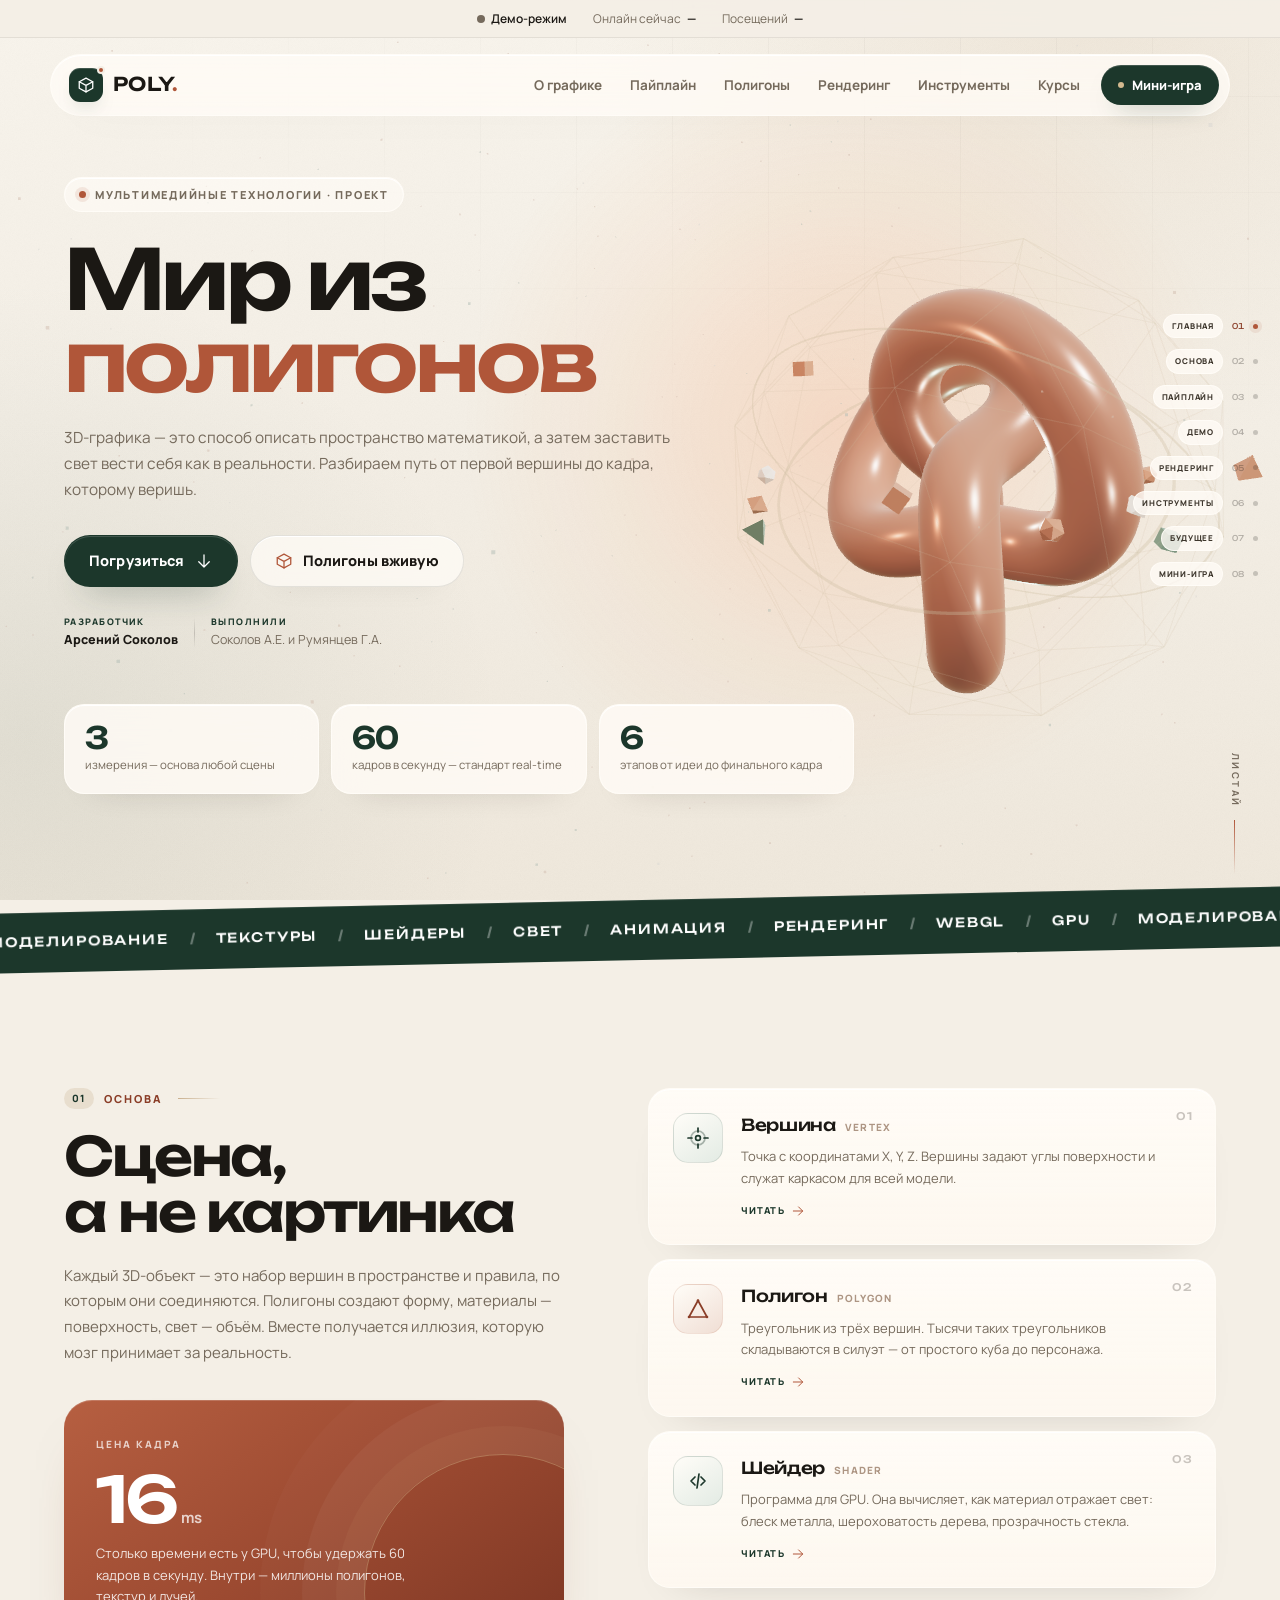
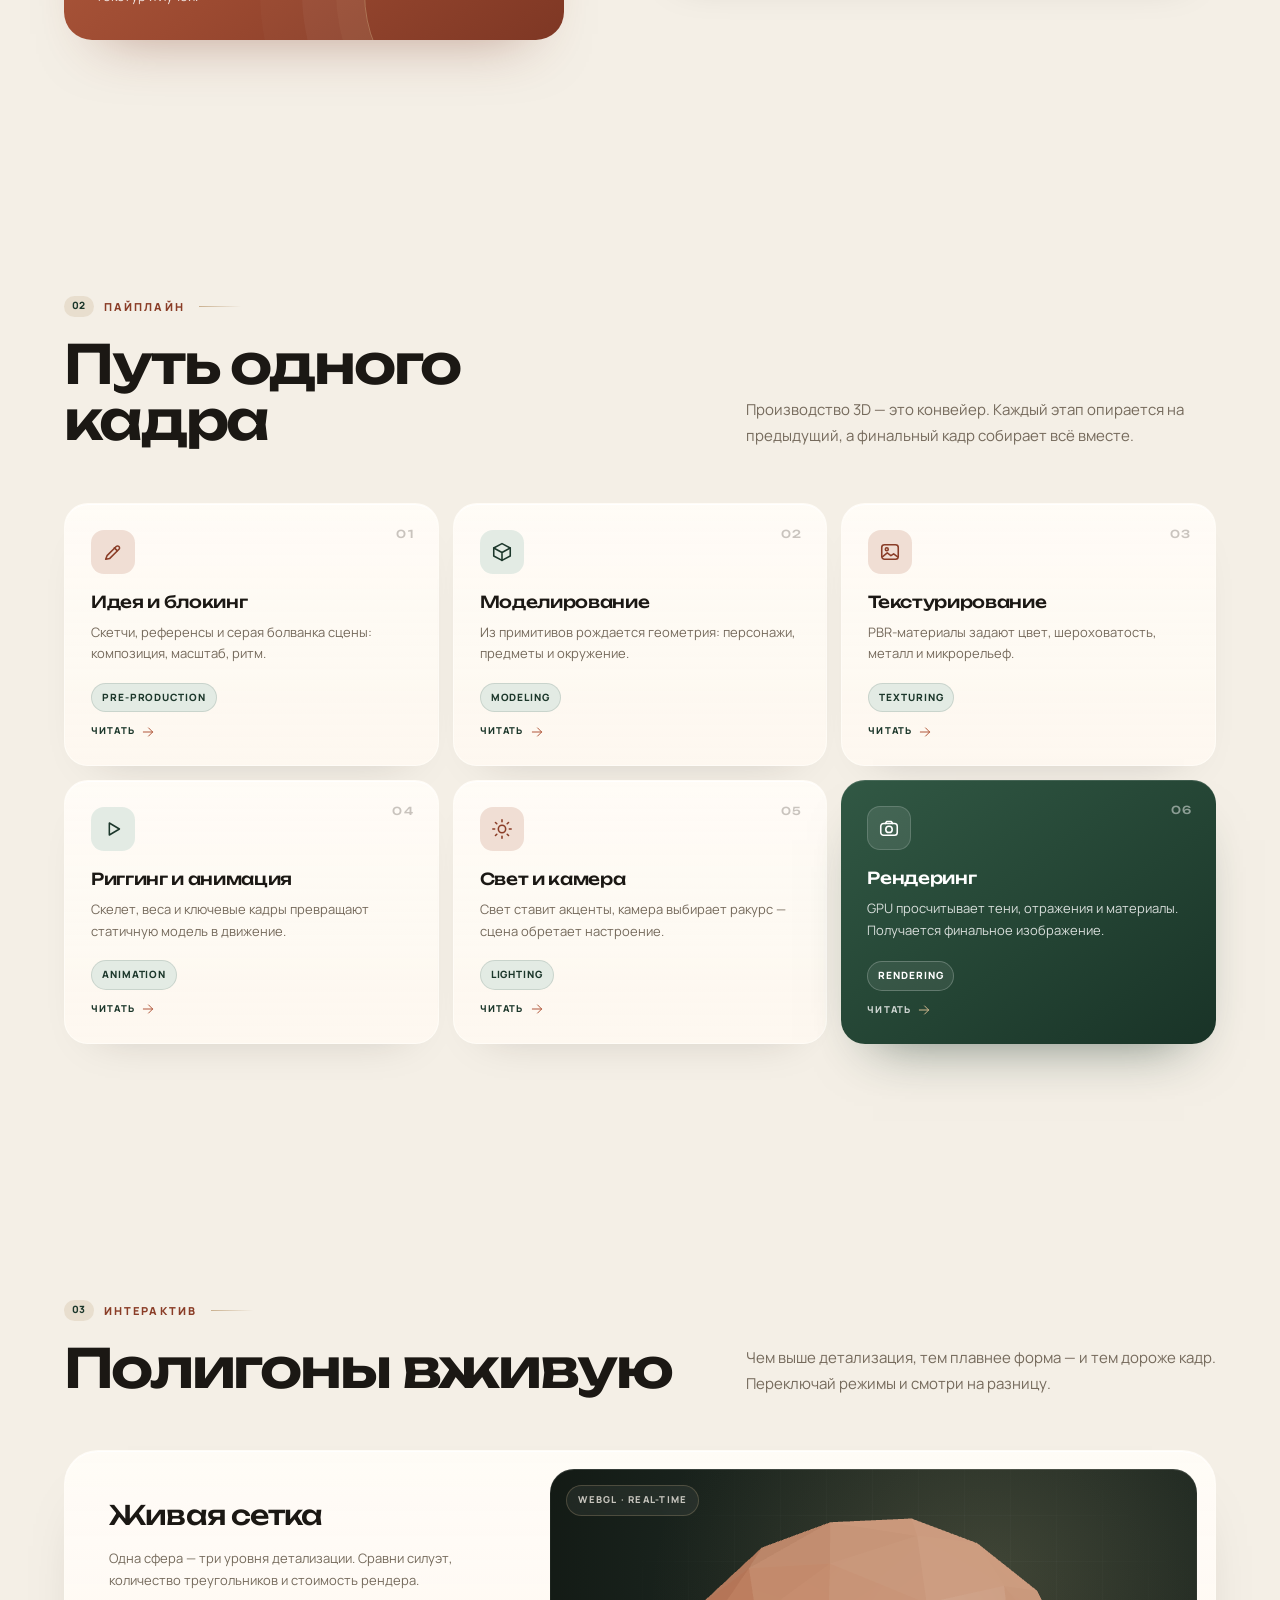
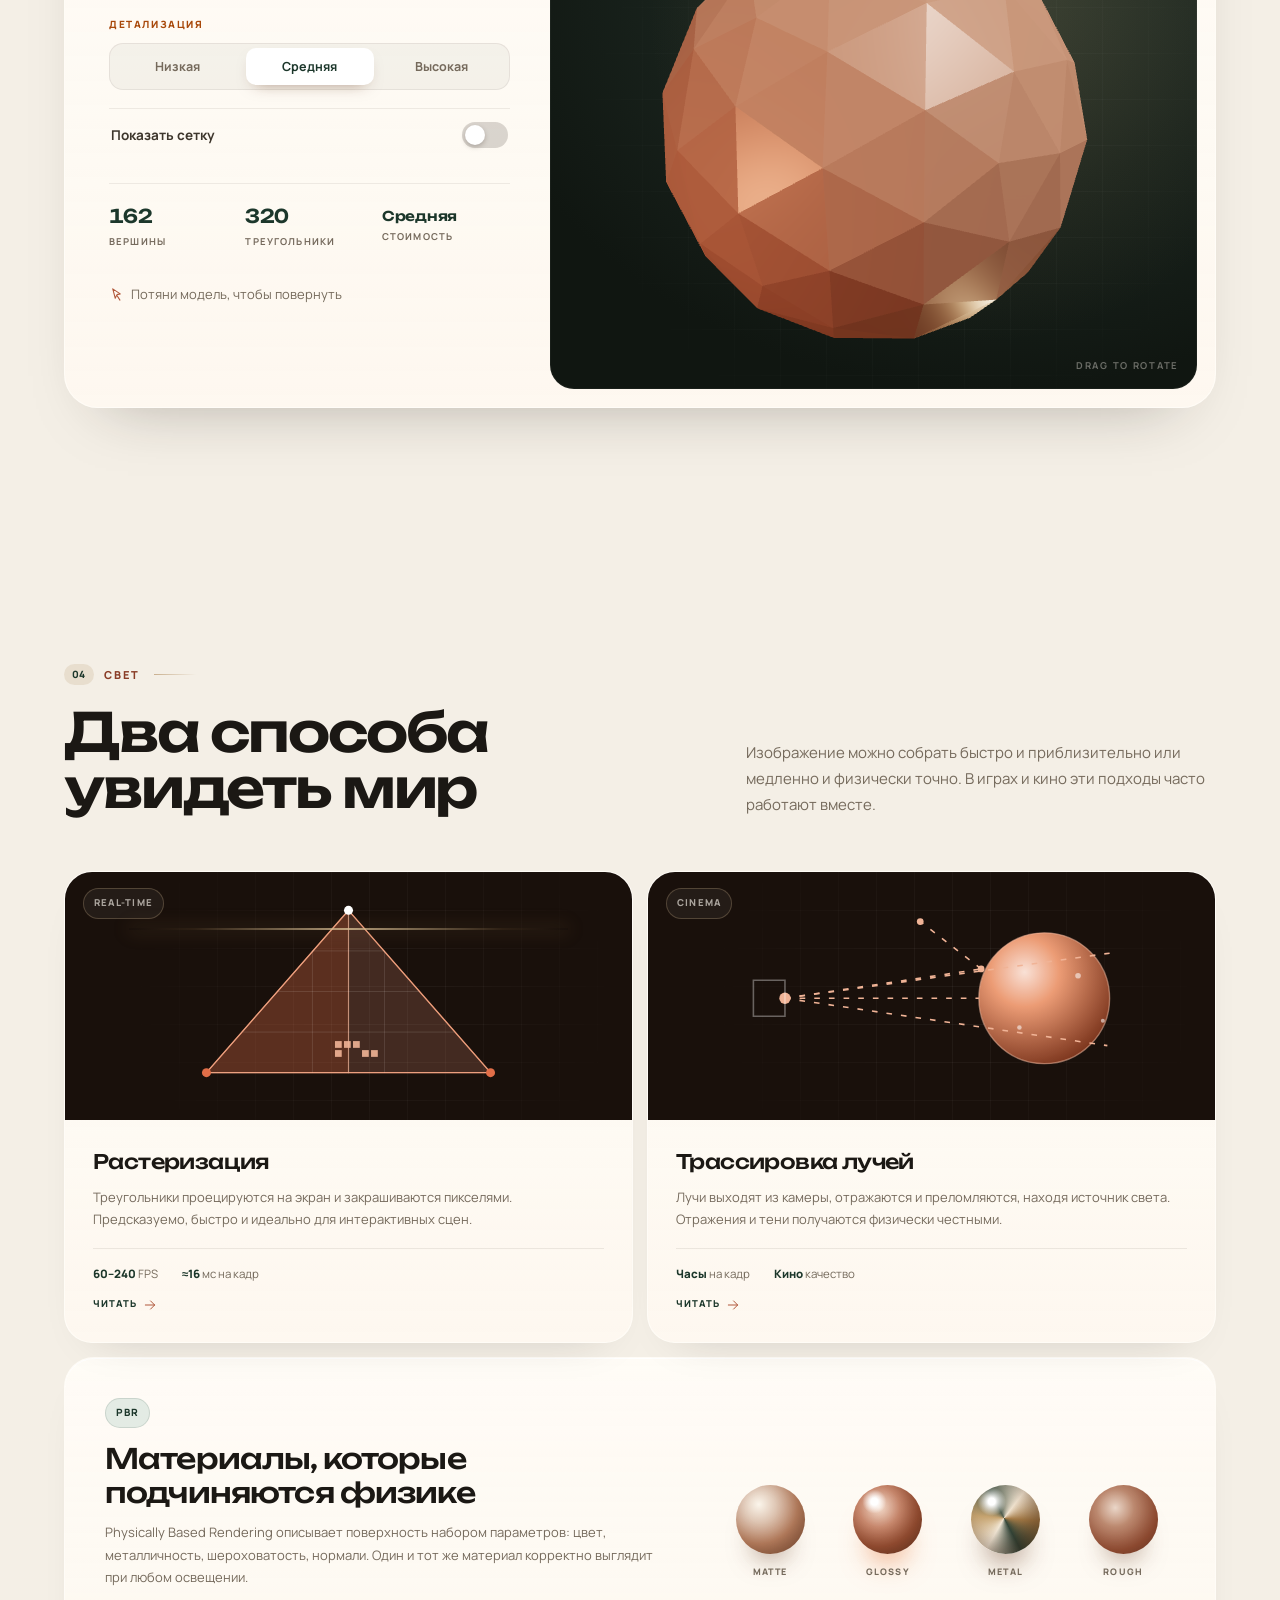
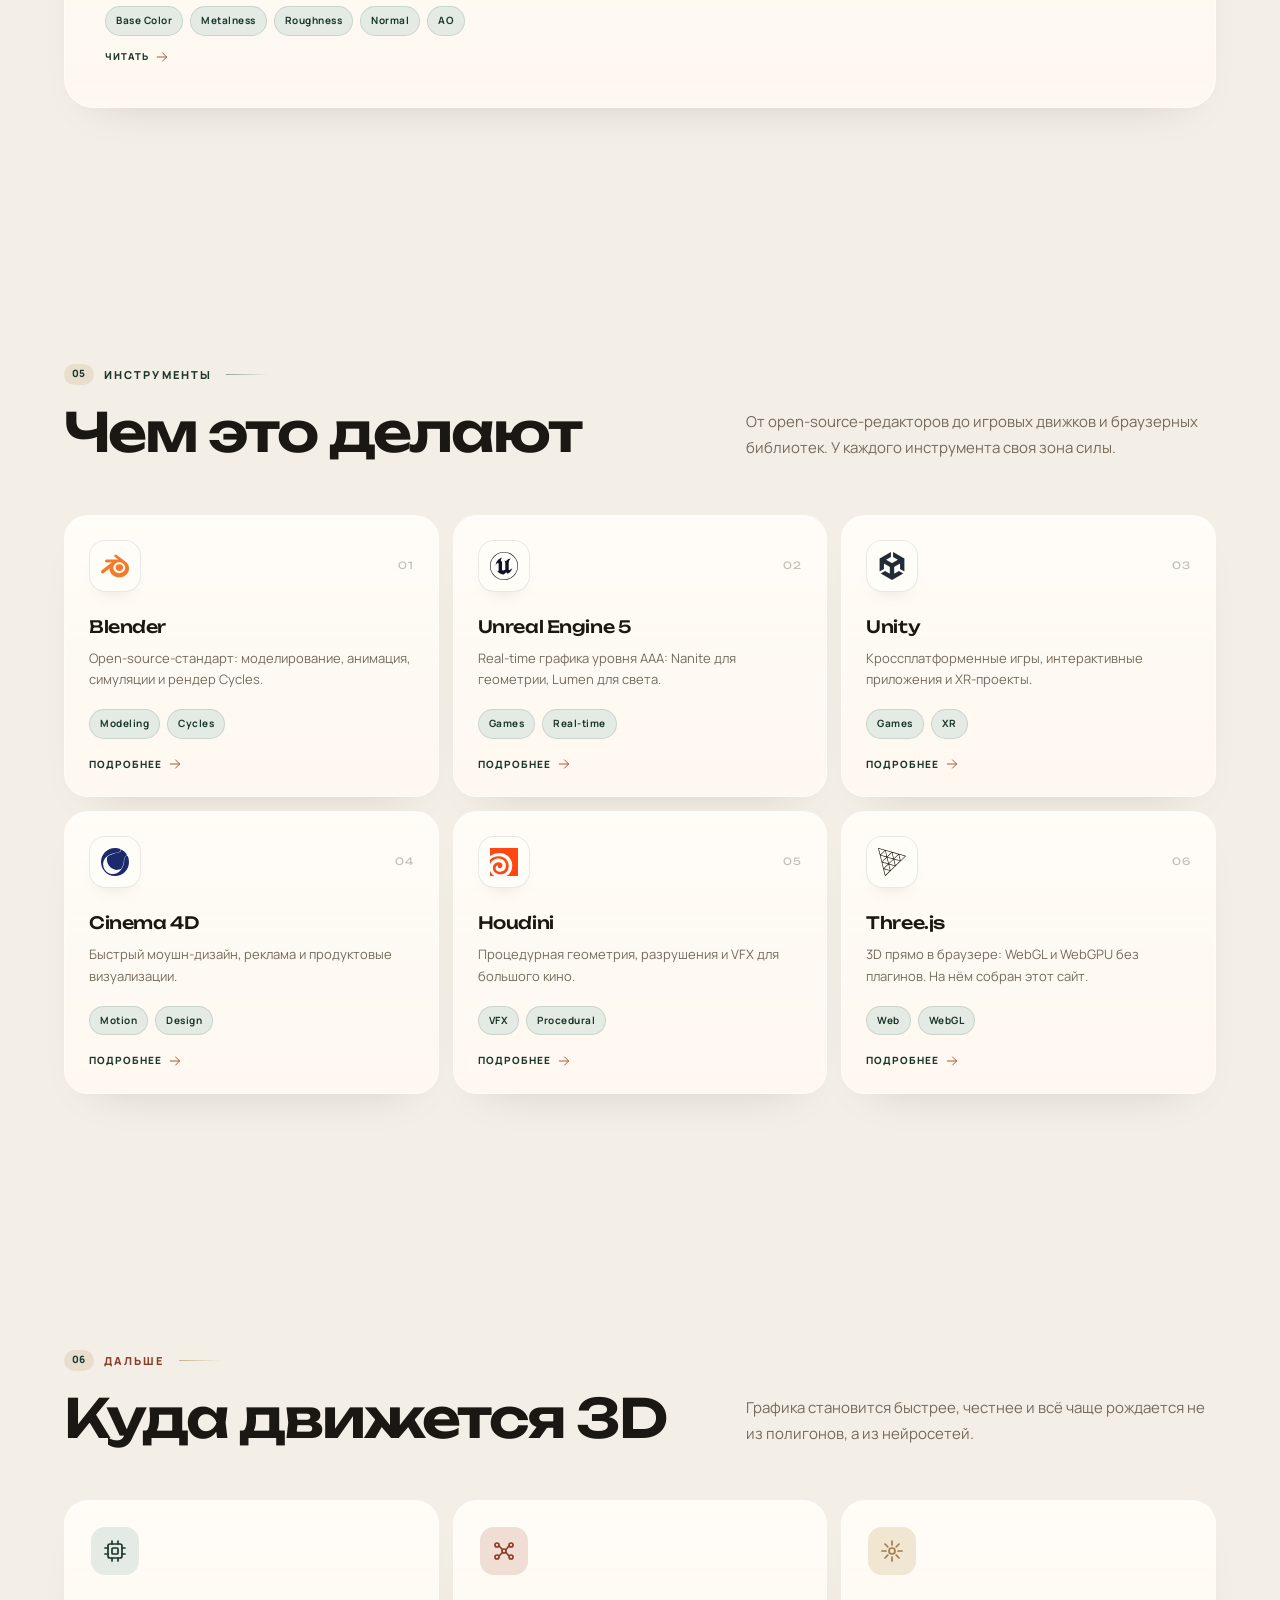
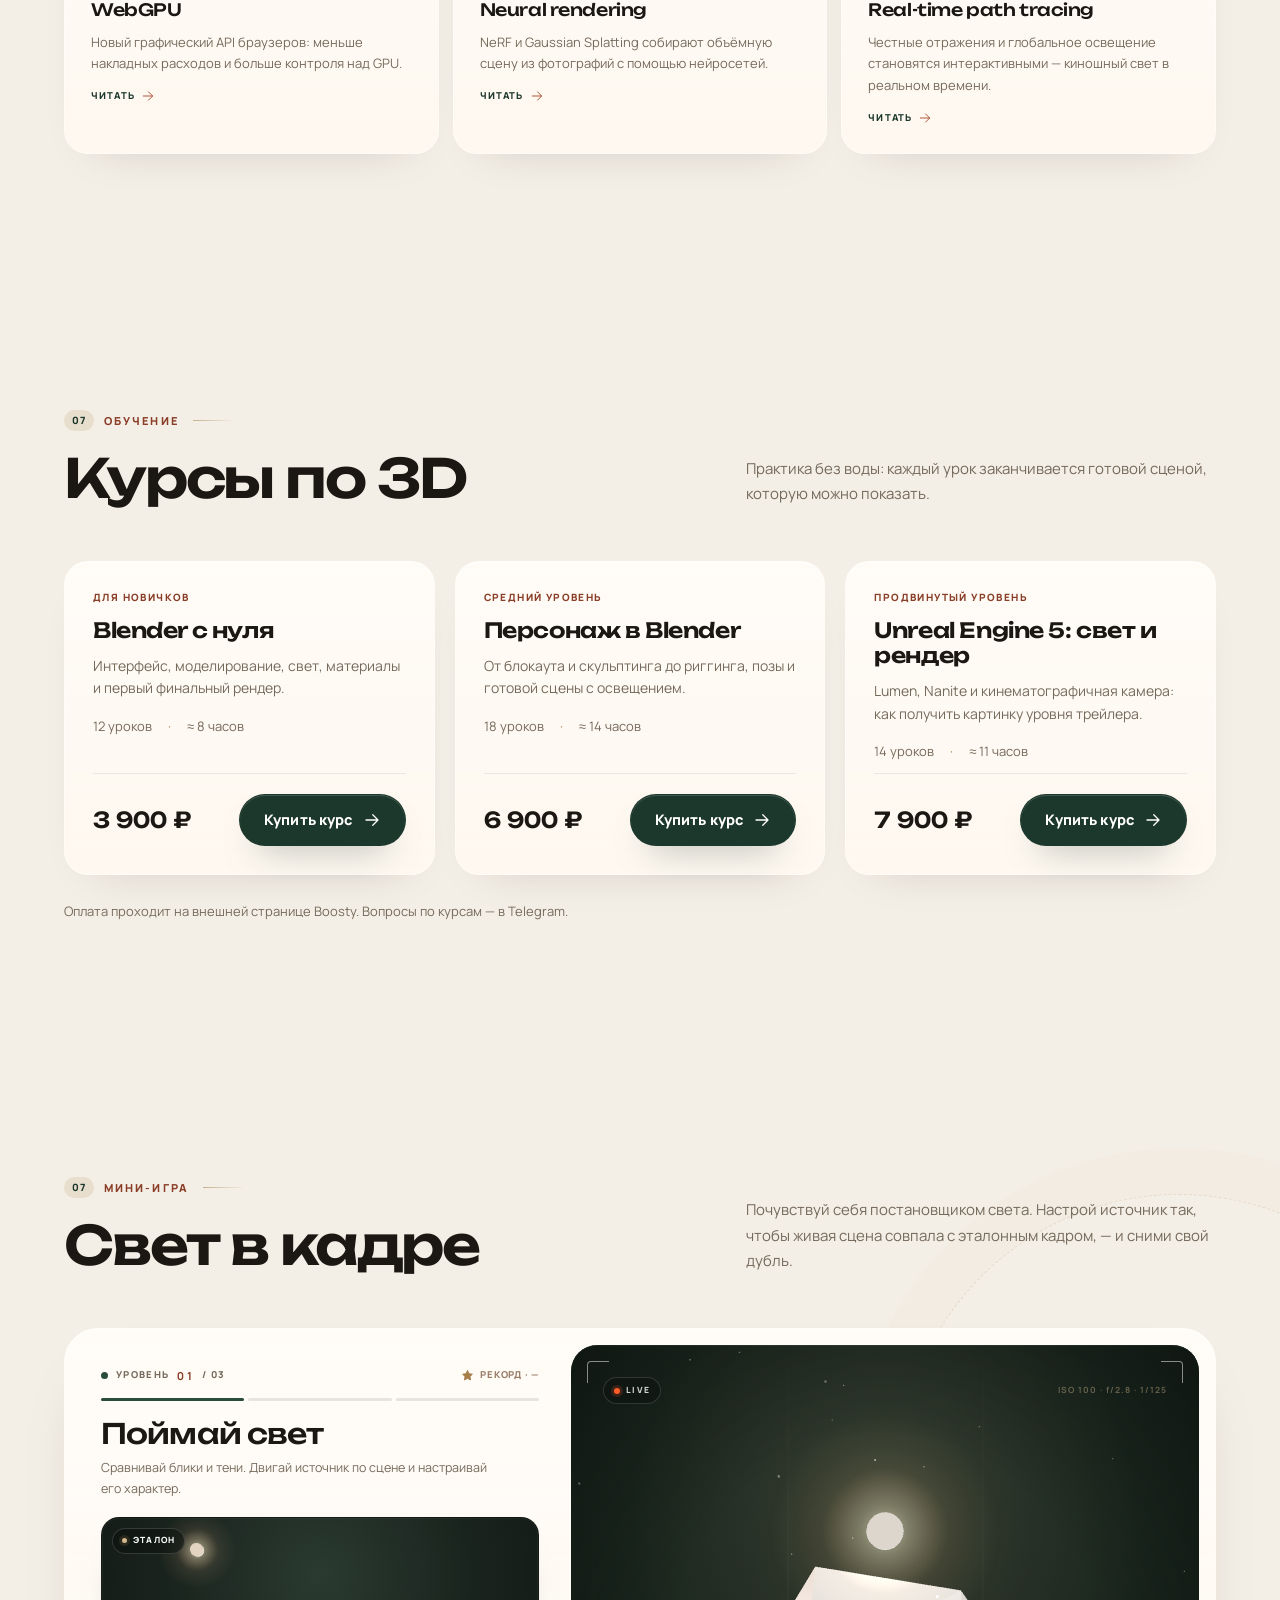
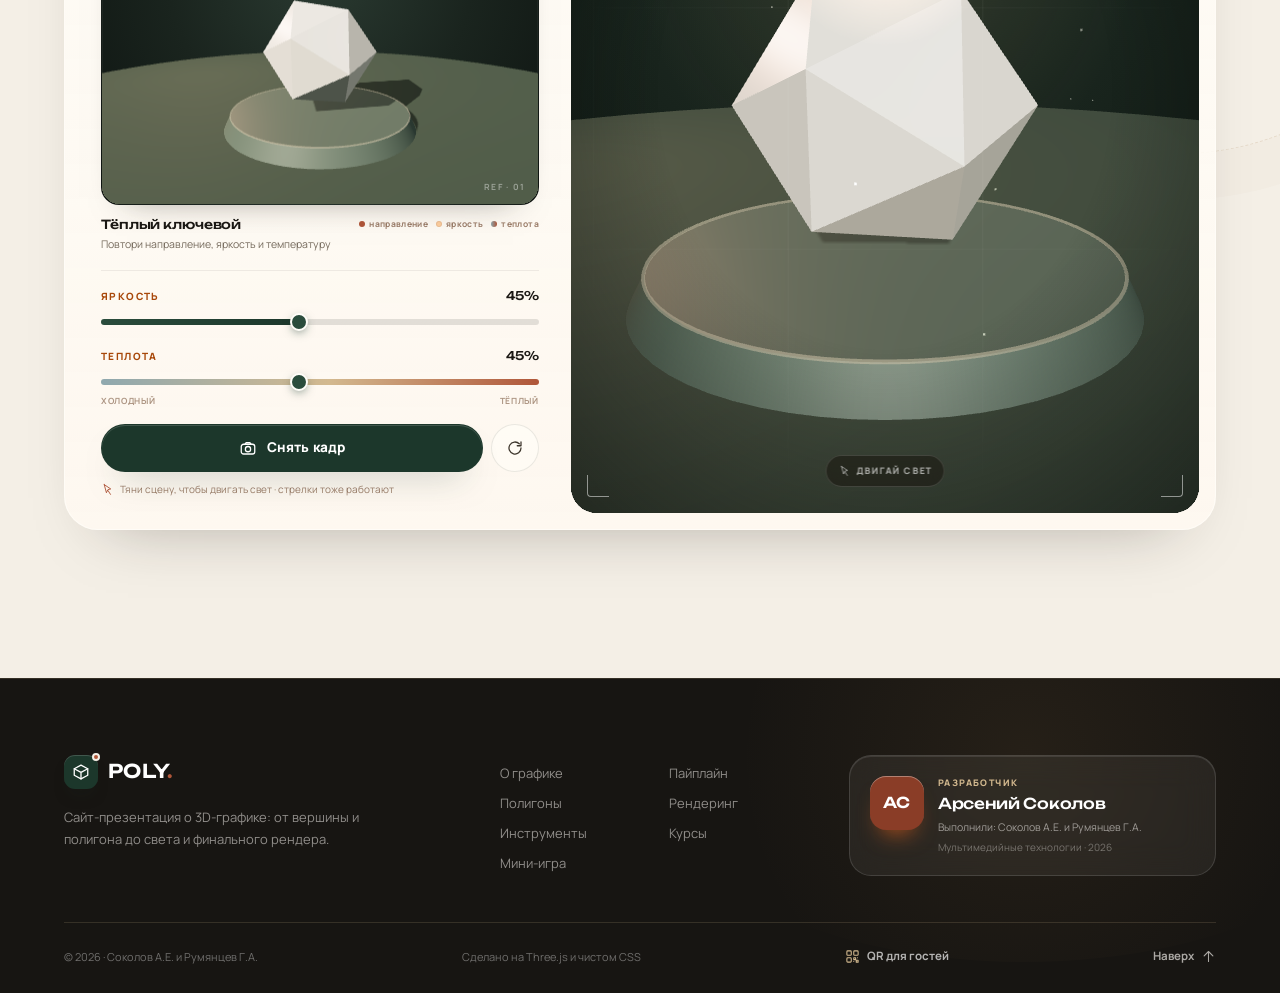
==== commit 583186d6: "Add status bar, online counter via Firebase, courses section" ====
--- a/index.html
+++ b/index.html
@@ -81,6 +81,17 @@
   <div class="scene-glow" aria-hidden="true"></div>
   <div class="scroll-progress" aria-hidden="true"><span id="scroll-progress-bar"></span></div>
 
+  <div class="status-bar" id="status-bar" data-tone="demo" role="status" aria-live="polite">
+    <div class="container status-inner">
+      <span class="status-item status-state">
+        <i class="status-dot" data-status-dot aria-hidden="true"></i>
+        <span data-status-state>Демо-режим</span>
+      </span>
+      <span class="status-item">Онлайн сейчас <strong data-status-online>—</strong></span>
+      <span class="status-item">Посещений <strong data-status-visits>—</strong></span>
+    </div>
+  </div>
+
   <header class="site-header" id="top">
     <div class="nav-shell glass">
       <a class="brand" href="#hero" aria-label="POLY — на главную">
@@ -94,6 +105,7 @@
         <a class="nav-link" href="#demo">Полигоны</a>
         <a class="nav-link" href="#rendering">Рендеринг</a>
         <a class="nav-link" href="#tools">Инструменты</a>
+        <a class="nav-link" href="#courses">Курсы</a>
         <a class="nav-cta" href="#game"><span class="nav-cta-dot" aria-hidden="true"></span>Мини-игра</a>
       </nav>
 
@@ -551,6 +563,73 @@
       </div>
     </section>
 
+    <section class="section courses" id="courses" aria-labelledby="courses-title">
+      <div class="container">
+        <div class="section-head">
+          <div>
+            <p class="section-label reveal"><span>07</span>Обучение</p>
+            <h2 class="section-title reveal" id="courses-title" data-delay="60">Курсы по 3D</h2>
+          </div>
+          <p class="section-lead reveal" data-delay="120">Практика без воды: каждый урок заканчивается готовой сценой, которую можно показать.</p>
+        </div>
+
+        <div class="course-grid">
+          <article class="course-card glass reveal">
+            <p class="course-level">Для новичков</p>
+            <h3>Blender с нуля</h3>
+            <p>Интерфейс, моделирование, свет, материалы и первый финальный рендер.</p>
+            <ul class="course-meta">
+              <li>12 уроков</li>
+              <li>≈ 8 часов</li>
+            </ul>
+            <div class="course-foot">
+              <span class="course-price">3 900 ₽</span>
+              <a class="btn btn-primary" data-buy="blender-basics" href="#courses">
+                Купить курс
+                <svg class="icon" aria-hidden="true"><use href="#i-arrow-right"></use></svg>
+              </a>
+            </div>
+          </article>
+
+          <article class="course-card glass reveal" data-delay="80">
+            <p class="course-level">Средний уровень</p>
+            <h3>Персонаж в Blender</h3>
+            <p>От блокаута и скульптинга до риггинга, позы и готовой сцены с освещением.</p>
+            <ul class="course-meta">
+              <li>18 уроков</li>
+              <li>≈ 14 часов</li>
+            </ul>
+            <div class="course-foot">
+              <span class="course-price">6 900 ₽</span>
+              <a class="btn btn-primary" data-buy="blender-character" href="#courses">
+                Купить курс
+                <svg class="icon" aria-hidden="true"><use href="#i-arrow-right"></use></svg>
+              </a>
+            </div>
+          </article>
+
+          <article class="course-card glass reveal" data-delay="160">
+            <p class="course-level">Продвинутый уровень</p>
+            <h3>Unreal Engine 5: свет и рендер</h3>
+            <p>Lumen, Nanite и кинематографичная камера: как получить картинку уровня трейлера.</p>
+            <ul class="course-meta">
+              <li>14 уроков</li>
+              <li>≈ 11 часов</li>
+            </ul>
+            <div class="course-foot">
+              <span class="course-price">7 900 ₽</span>
+              <a class="btn btn-primary" data-buy="ue5-lighting" href="#courses">
+                Купить курс
+                <svg class="icon" aria-hidden="true"><use href="#i-arrow-right"></use></svg>
+              </a>
+            </div>
+          </article>
+        </div>
+
+        <p class="course-note">Оплата проходит на внешней странице Boosty. Вопросы по курсам — в Telegram.</p>
+      </div>
+    </section>
+
     <section class="section game" id="game" aria-labelledby="game-title">
       <div class="container">
         <div class="section-head">
@@ -694,6 +773,7 @@
           <a href="#demo">Полигоны</a>
           <a href="#rendering">Рендеринг</a>
           <a href="#tools">Инструменты</a>
+          <a href="#courses">Курсы</a>
           <a href="#game">Мини-игра</a>
         </nav>
 
@@ -747,6 +827,10 @@
   </dialog>
 
   <script src="vendor/three.min.js"></script>
+  <script src="js/config.js"></script>
+  <script src="vendor/firebase-app-compat.js"></script>
+  <script src="vendor/firebase-database-compat.js"></script>
+  <script src="js/backend.js"></script>
   <script src="js/scene.js"></script>
   <script src="js/demo.js"></script>
   <script src="js/game.js"></script>
--- a/css/site-ui.css
+++ b/css/site-ui.css
@@ -1,6 +1,11 @@
 /* =========================================================
    POLY — site chrome: preloader, section rail, page veil
    ========================================================= */
+
+html {
+  overflow-x: hidden;
+  overflow-x: clip;
+}
 
 body.preloading {
   overflow: hidden;
@@ -308,3 +313,178 @@
     transition: none;
   }
 }
+
+/* ---------- status bar ---------- */
+
+.site-header {
+  top: 38px;
+}
+
+.status-bar {
+  position: fixed;
+  top: 0;
+  left: 0;
+  right: 0;
+  z-index: 110;
+  height: 38px;
+  border-bottom: 1px solid rgba(27, 24, 20, 0.08);
+  background: rgba(244, 239, 230, 0.94);
+  backdrop-filter: blur(12px);
+  -webkit-backdrop-filter: blur(12px);
+  color: var(--ink-soft, #3d362c);
+  font-size: 12px;
+}
+
+.status-inner {
+  display: flex;
+  align-items: center;
+  justify-content: center;
+  gap: 26px;
+  height: 38px;
+}
+
+.status-item {
+  display: inline-flex;
+  align-items: center;
+  gap: 6px;
+  color: var(--muted, #756a5c);
+  white-space: nowrap;
+}
+
+.status-item strong {
+  color: var(--ink, #1b1814);
+  font-weight: 700;
+  font-variant-numeric: tabular-nums;
+}
+
+.status-state {
+  color: var(--ink, #1b1814);
+  font-weight: 600;
+}
+
+.status-dot {
+  width: 8px;
+  height: 8px;
+  border-radius: 50%;
+  background: var(--muted, #756a5c);
+}
+
+.status-bar[data-tone='ok'] .status-dot {
+  background: var(--teal, #2a4c3c);
+  box-shadow: 0 0 0 4px rgba(42, 76, 60, 0.14);
+}
+
+.status-bar[data-tone='warn'] .status-dot {
+  background: var(--brass, #a67c47);
+  box-shadow: 0 0 0 4px rgba(166, 124, 71, 0.16);
+}
+
+.status-bar[data-tone='down'] .status-dot {
+  background: #b03a2e;
+  box-shadow: 0 0 0 4px rgba(176, 58, 46, 0.14);
+}
+
+@media (max-width: 600px) {
+  .status-bar {
+    font-size: 11px;
+  }
+
+  .status-inner {
+    gap: 12px;
+    justify-content: space-between;
+  }
+
+  .status-state span:last-child {
+    overflow: hidden;
+    text-overflow: ellipsis;
+    max-width: 130px;
+  }
+}
+
+/* ---------- courses ---------- */
+
+.course-grid {
+  display: grid;
+  grid-template-columns: repeat(3, minmax(0, 1fr));
+  gap: 20px;
+}
+
+.course-card {
+  display: flex;
+  flex-direction: column;
+  gap: 12px;
+  padding: 28px;
+  border-radius: 24px;
+}
+
+.course-card h3 {
+  margin: 0;
+  font-family: var(--font-display, 'Unbounded', Arial, sans-serif);
+  font-size: 21px;
+  font-weight: 600;
+  line-height: 1.2;
+  letter-spacing: -0.02em;
+  color: var(--ink, #1b1814);
+}
+
+.course-card > p:not(.course-level) {
+  color: var(--muted, #756a5c);
+  font-size: 14px;
+  line-height: 1.6;
+}
+
+.course-level {
+  color: var(--orange-deep, #8a3d27);
+  font-size: 10px;
+  font-weight: 800;
+  letter-spacing: 0.14em;
+  text-transform: uppercase;
+}
+
+.course-meta {
+  display: flex;
+  flex-wrap: wrap;
+  gap: 8px 16px;
+  margin: 4px 0 0;
+  padding: 0;
+  list-style: none;
+  color: var(--muted, #756a5c);
+  font-size: 13px;
+}
+
+.course-meta li + li::before {
+  content: "·";
+  margin-right: 16px;
+  color: var(--brass, #a67c47);
+}
+
+.course-foot {
+  display: flex;
+  flex-wrap: wrap;
+  align-items: center;
+  justify-content: space-between;
+  gap: 12px;
+  margin-top: auto;
+  padding-top: 20px;
+  border-top: 1px solid rgba(27, 24, 20, 0.08);
+}
+
+.course-price {
+  font-family: var(--font-display, 'Unbounded', Arial, sans-serif);
+  font-size: 22px;
+  font-weight: 600;
+  color: var(--ink, #1b1814);
+  font-variant-numeric: tabular-nums;
+}
+
+.course-note {
+  margin-top: 26px;
+  color: var(--muted, #756a5c);
+  font-size: 13px;
+}
+
+@media (max-width: 900px) {
+  .course-grid {
+    grid-template-columns: minmax(0, 1fr);
+  }
+}
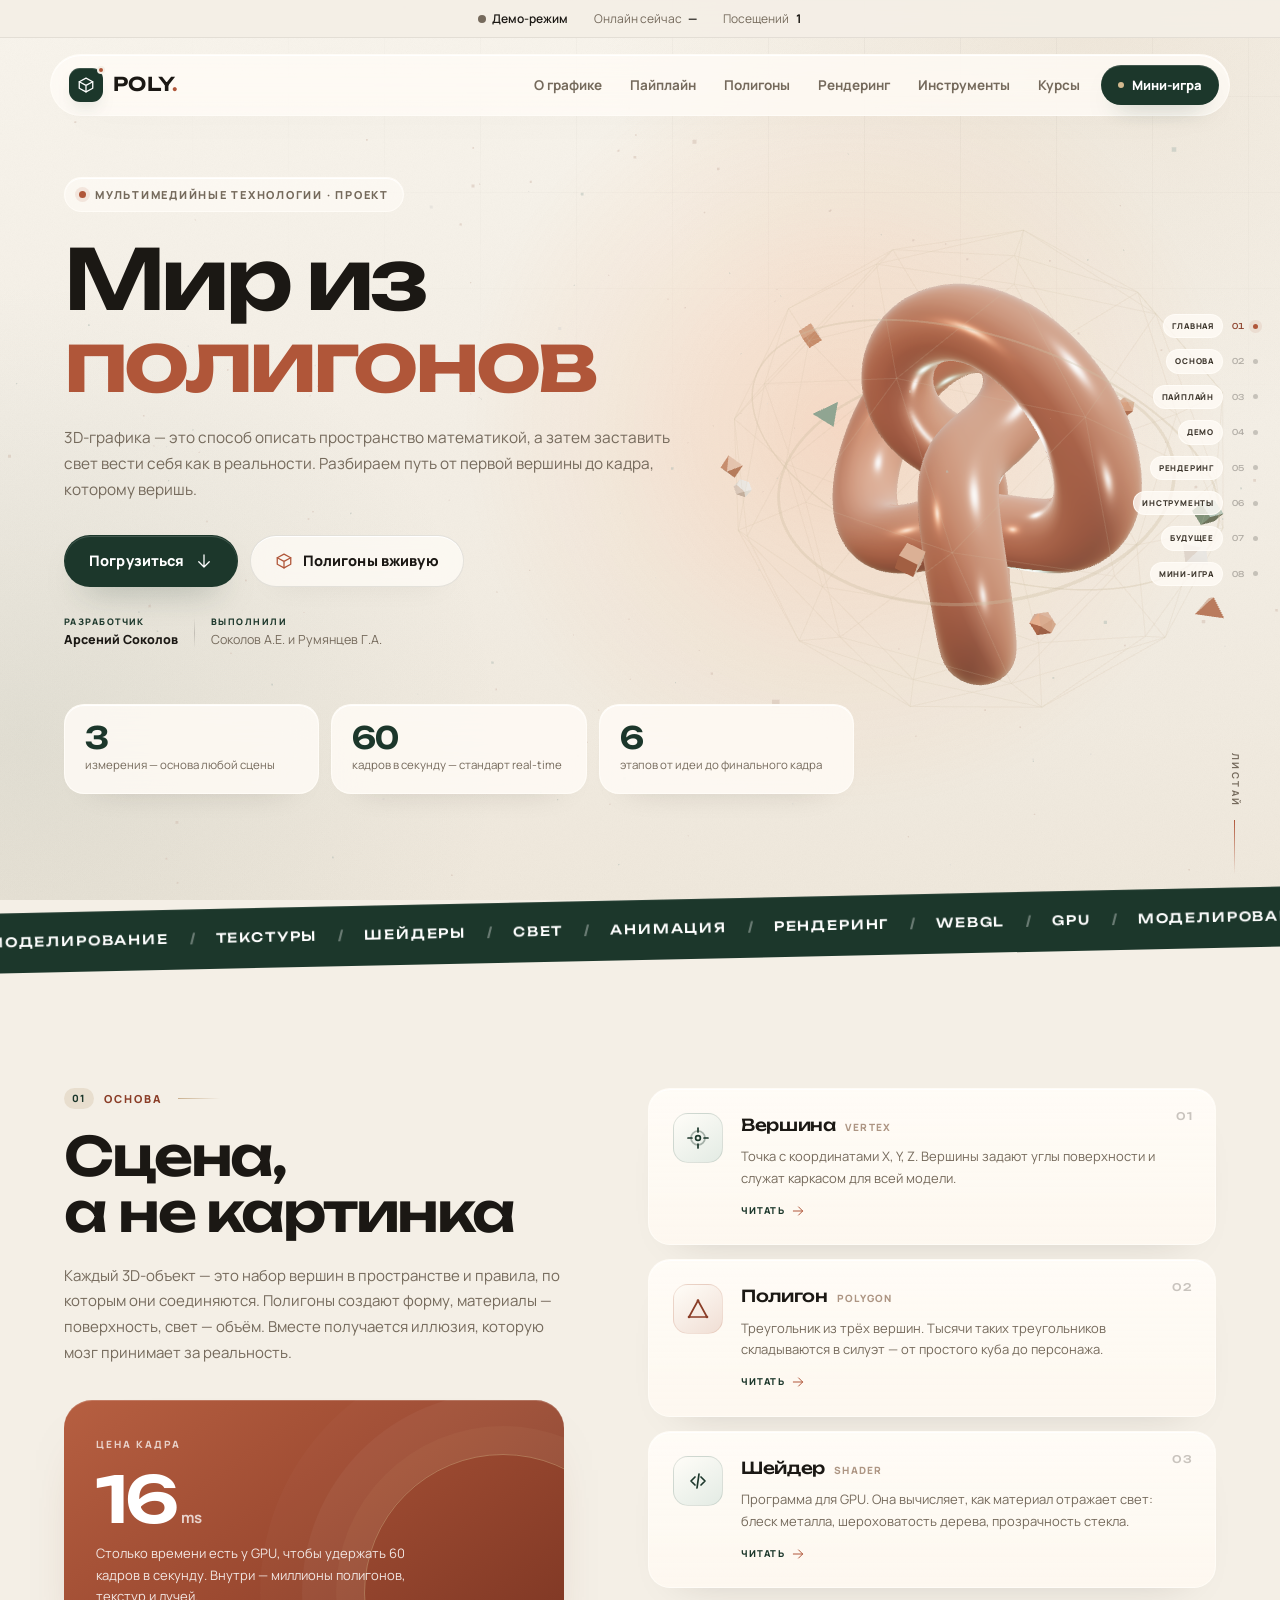
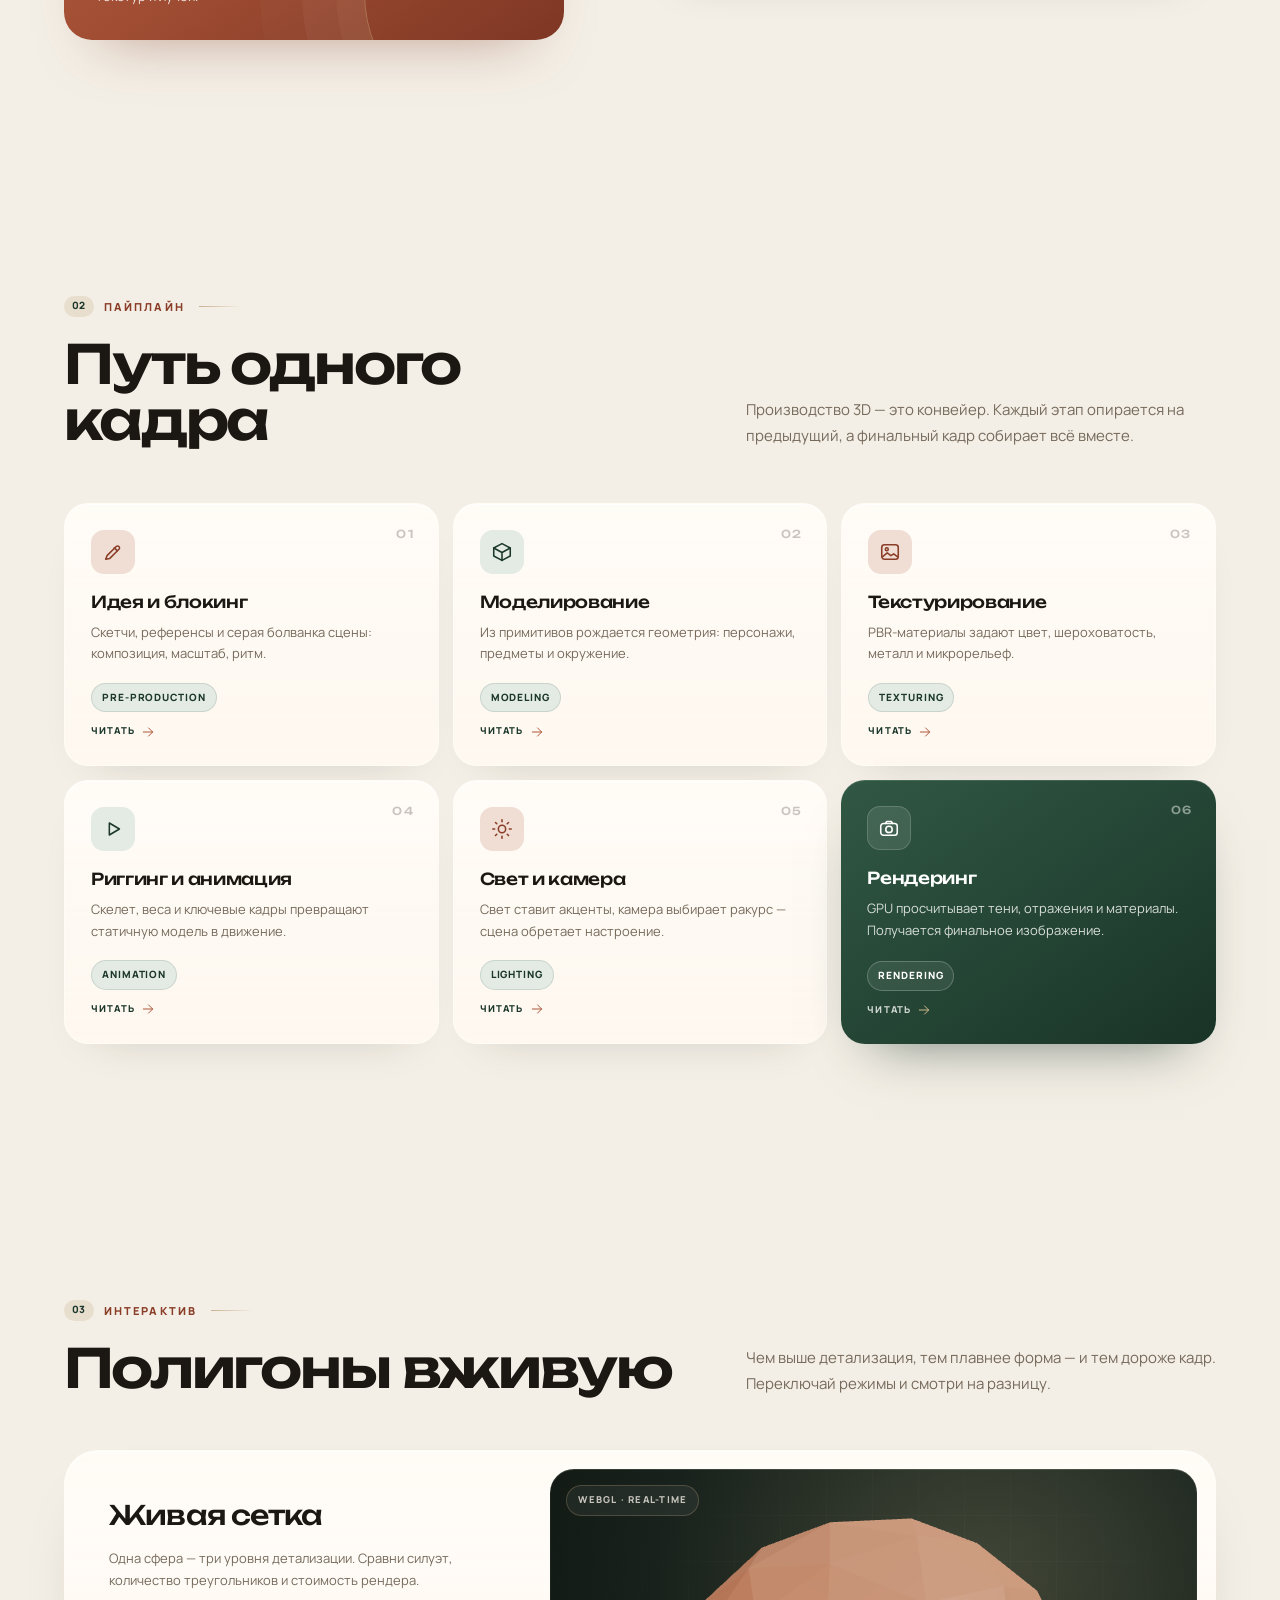
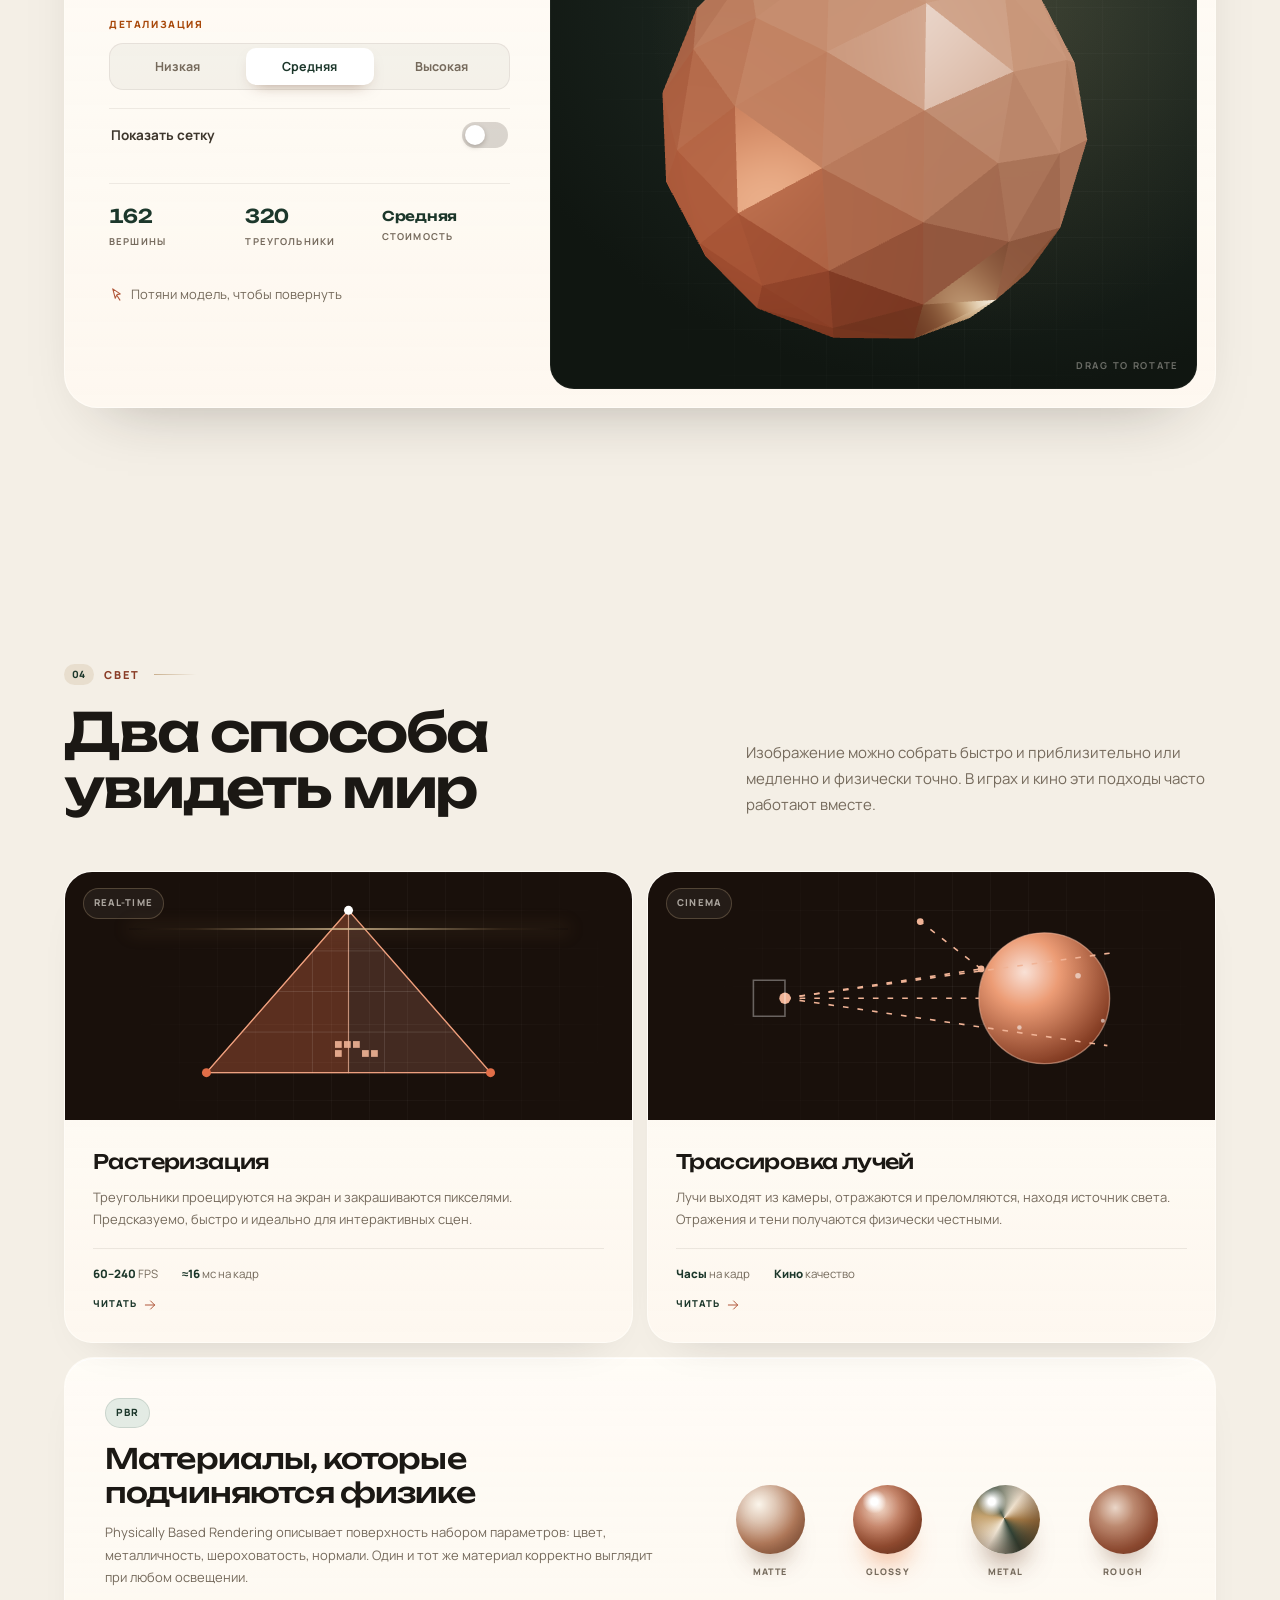
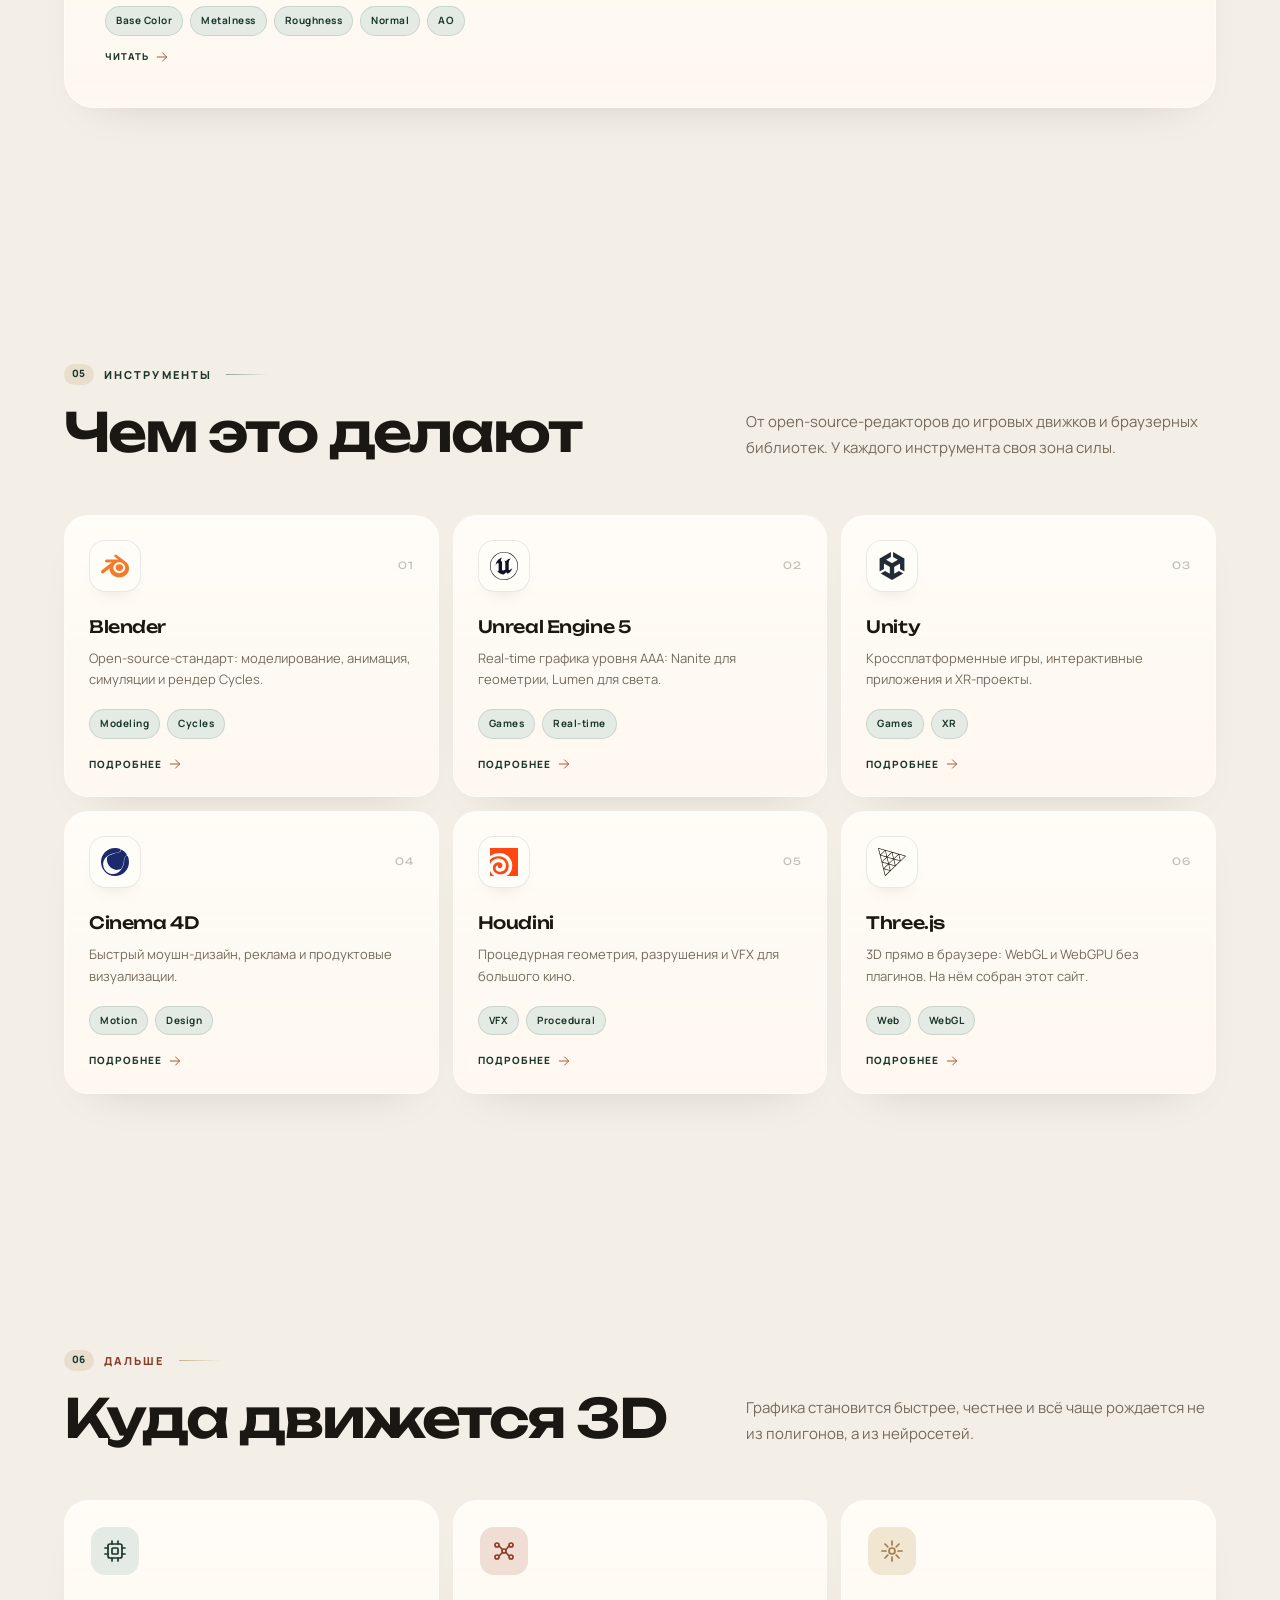
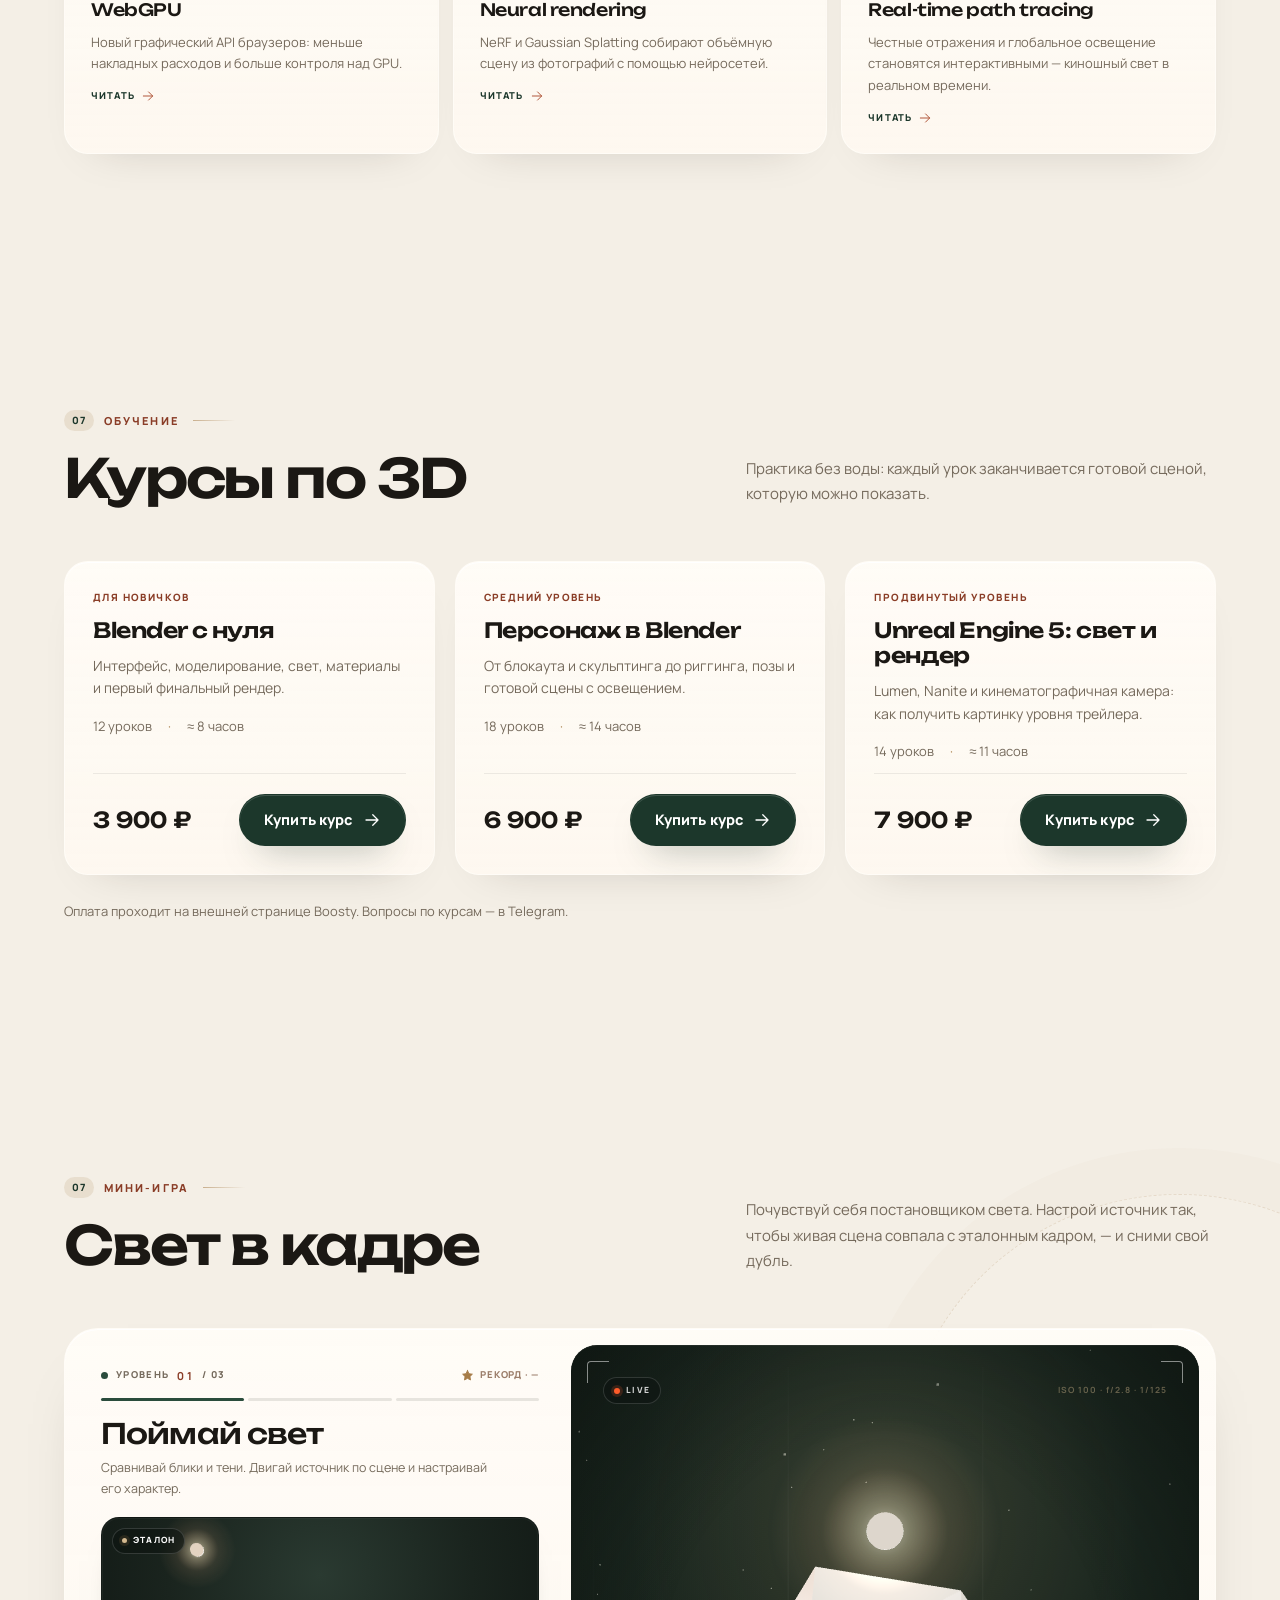
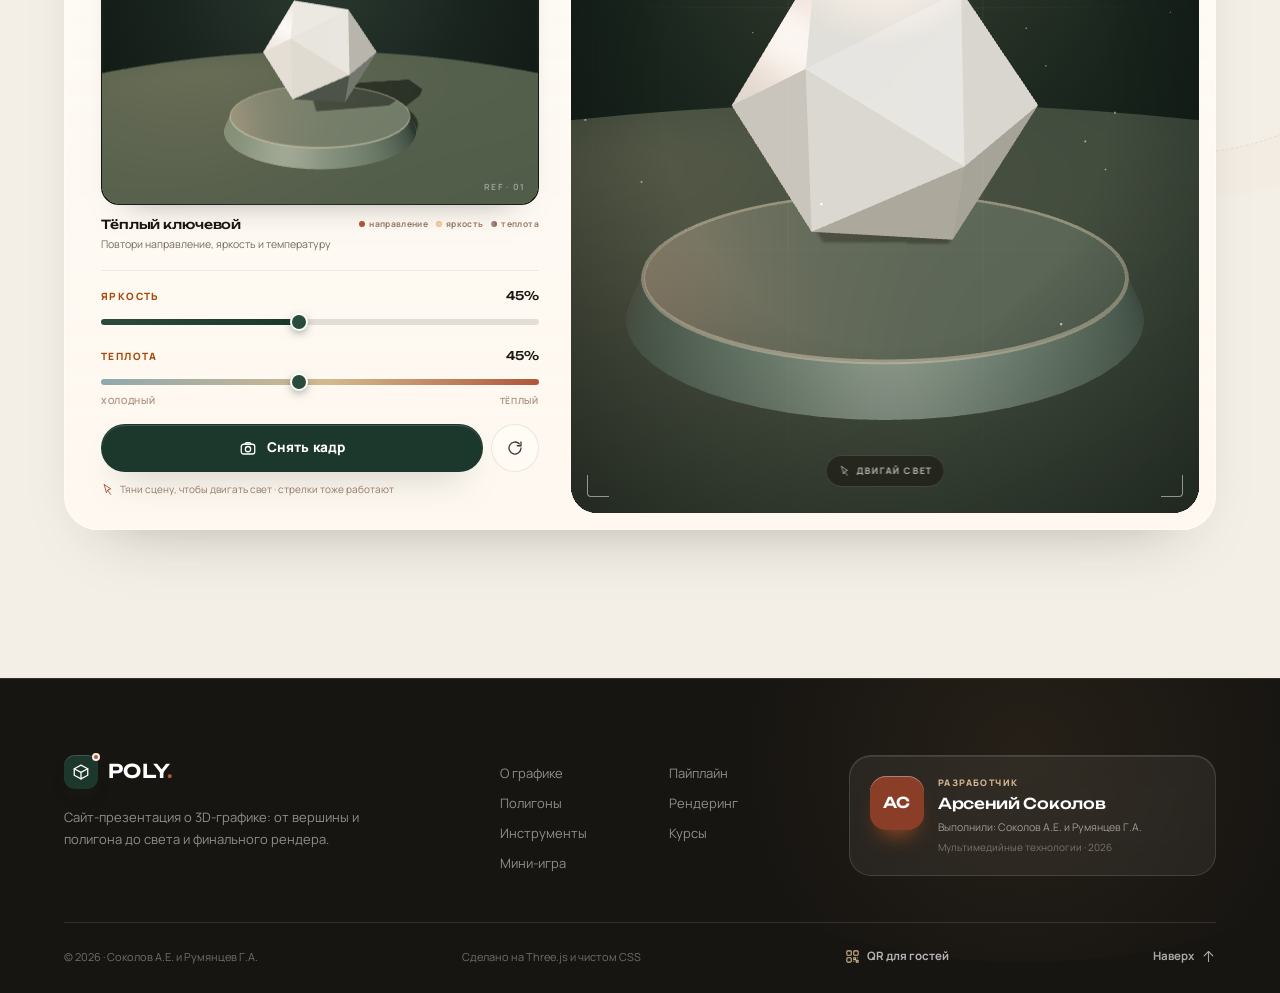
==== commit 99ce9e5c: "Connect Firebase: live status, online counter, visits, purchase log" ====
--- a/index.html
+++ b/index.html
@@ -87,7 +87,7 @@
         <i class="status-dot" data-status-dot aria-hidden="true"></i>
         <span data-status-state>Демо-режим</span>
       </span>
-      <span class="status-item">Онлайн сейчас <strong data-status-online>—</strong></span>
+      <span class="status-item" data-status-online-item>Онлайн сейчас <strong data-status-online>—</strong></span>
       <span class="status-item">Посещений <strong data-status-visits>—</strong></span>
     </div>
   </div>
--- a/css/site-ui.css
+++ b/css/site-ui.css
@@ -351,6 +351,10 @@
   white-space: nowrap;
 }
 
+.status-item[hidden] {
+  display: none;
+}
+
 .status-item strong {
   color: var(--ink, #1b1814);
   font-weight: 700;
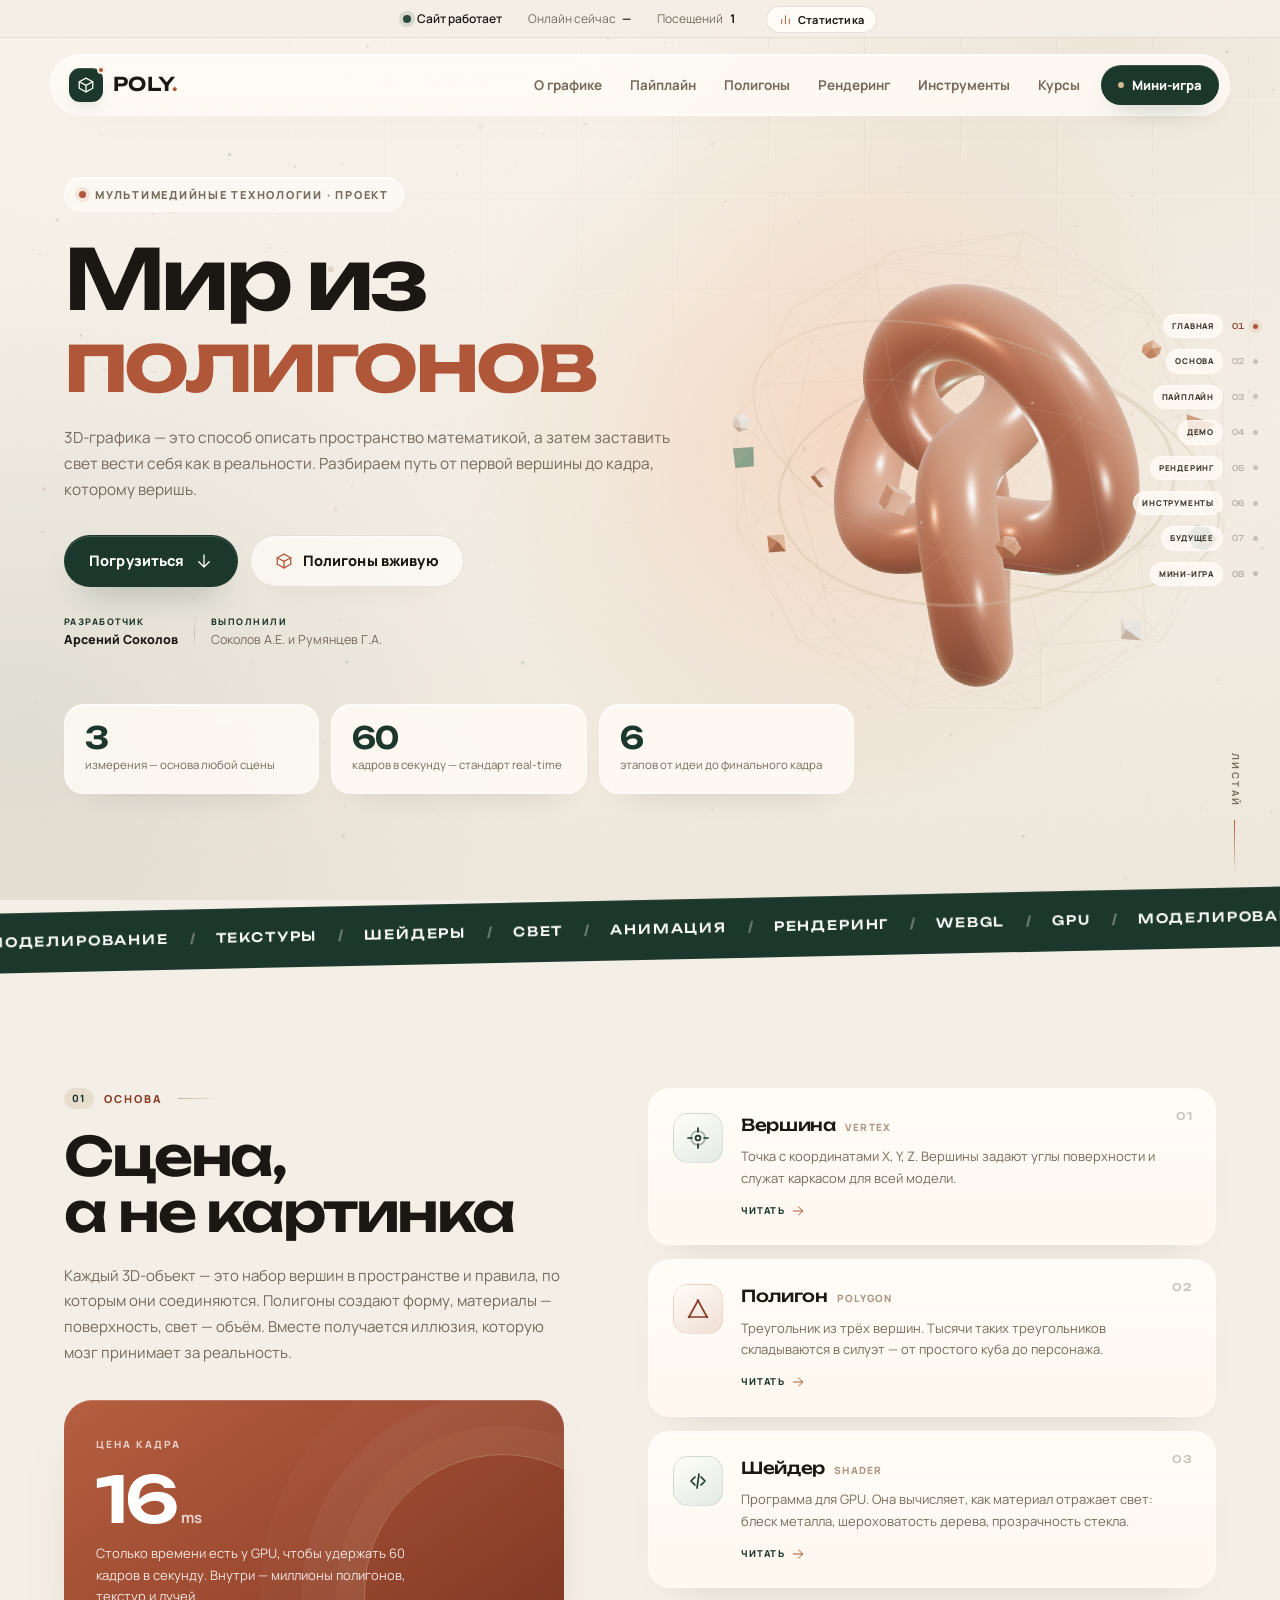
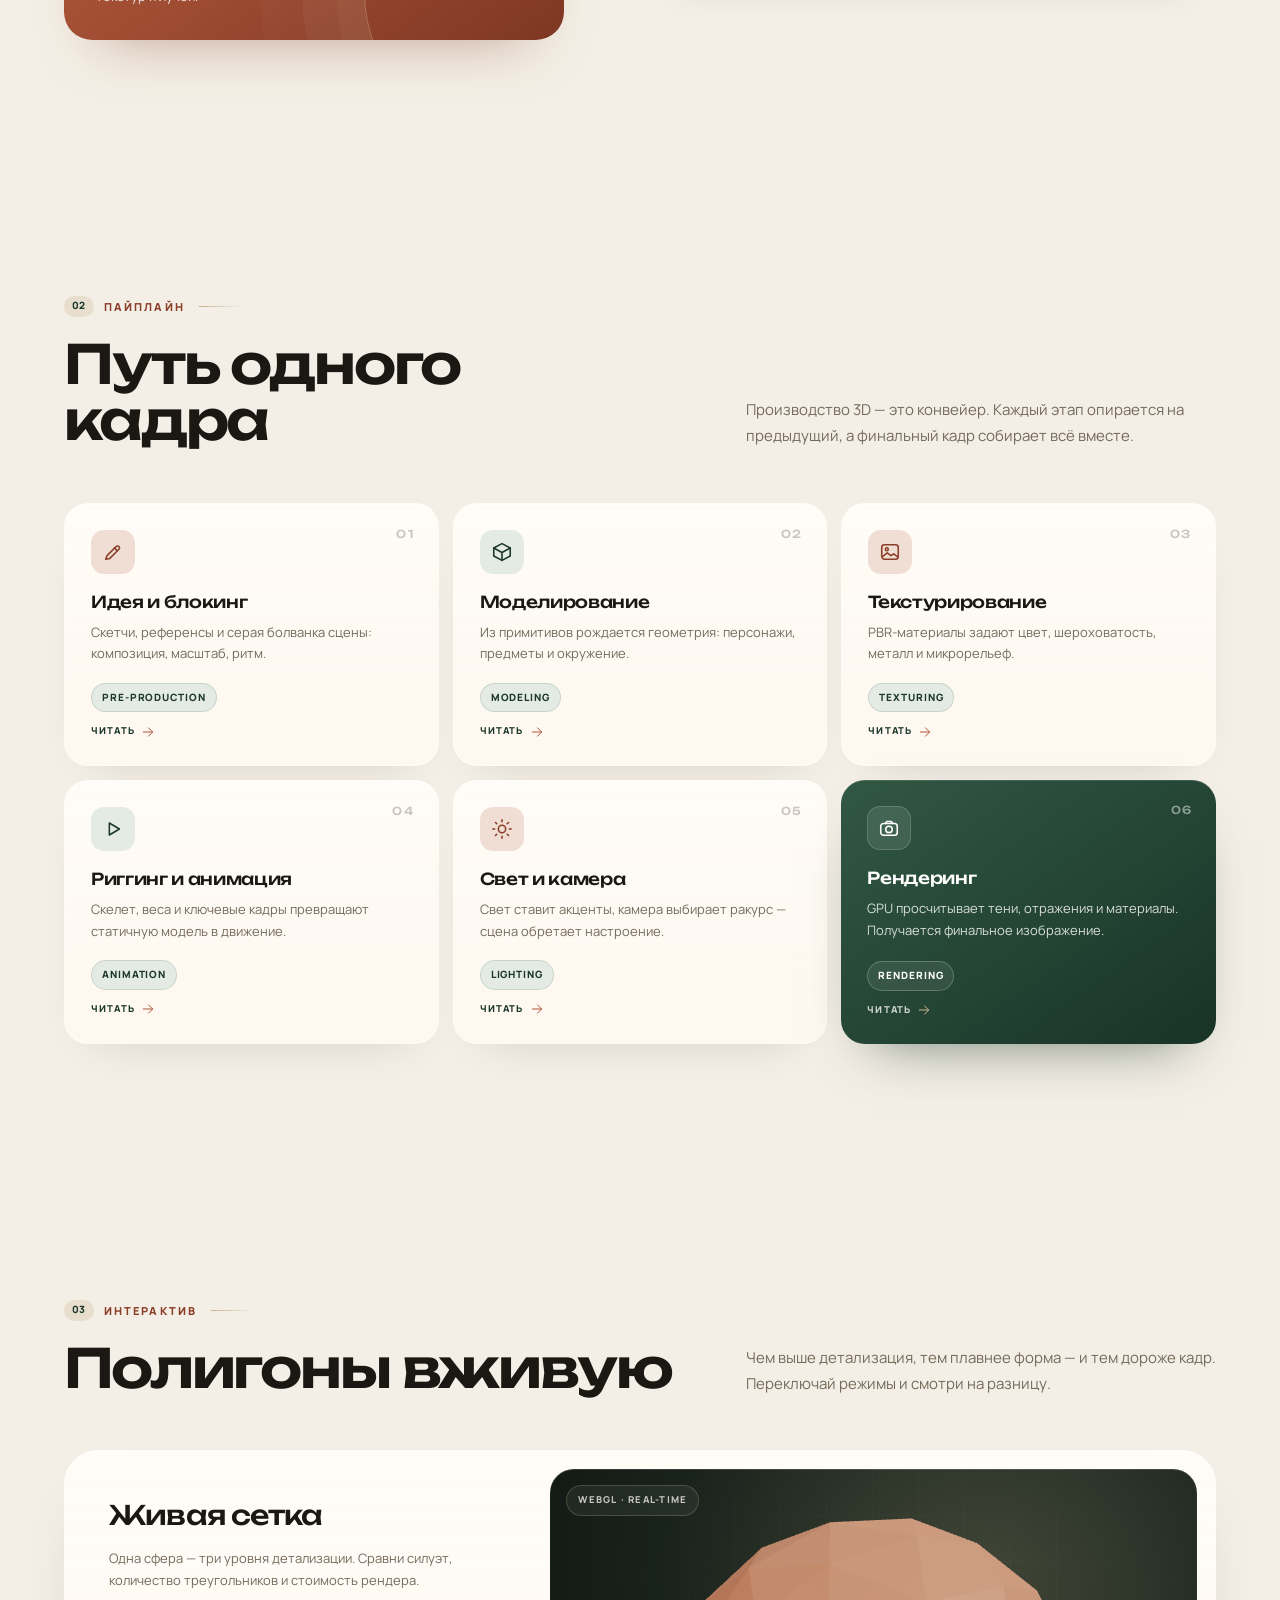
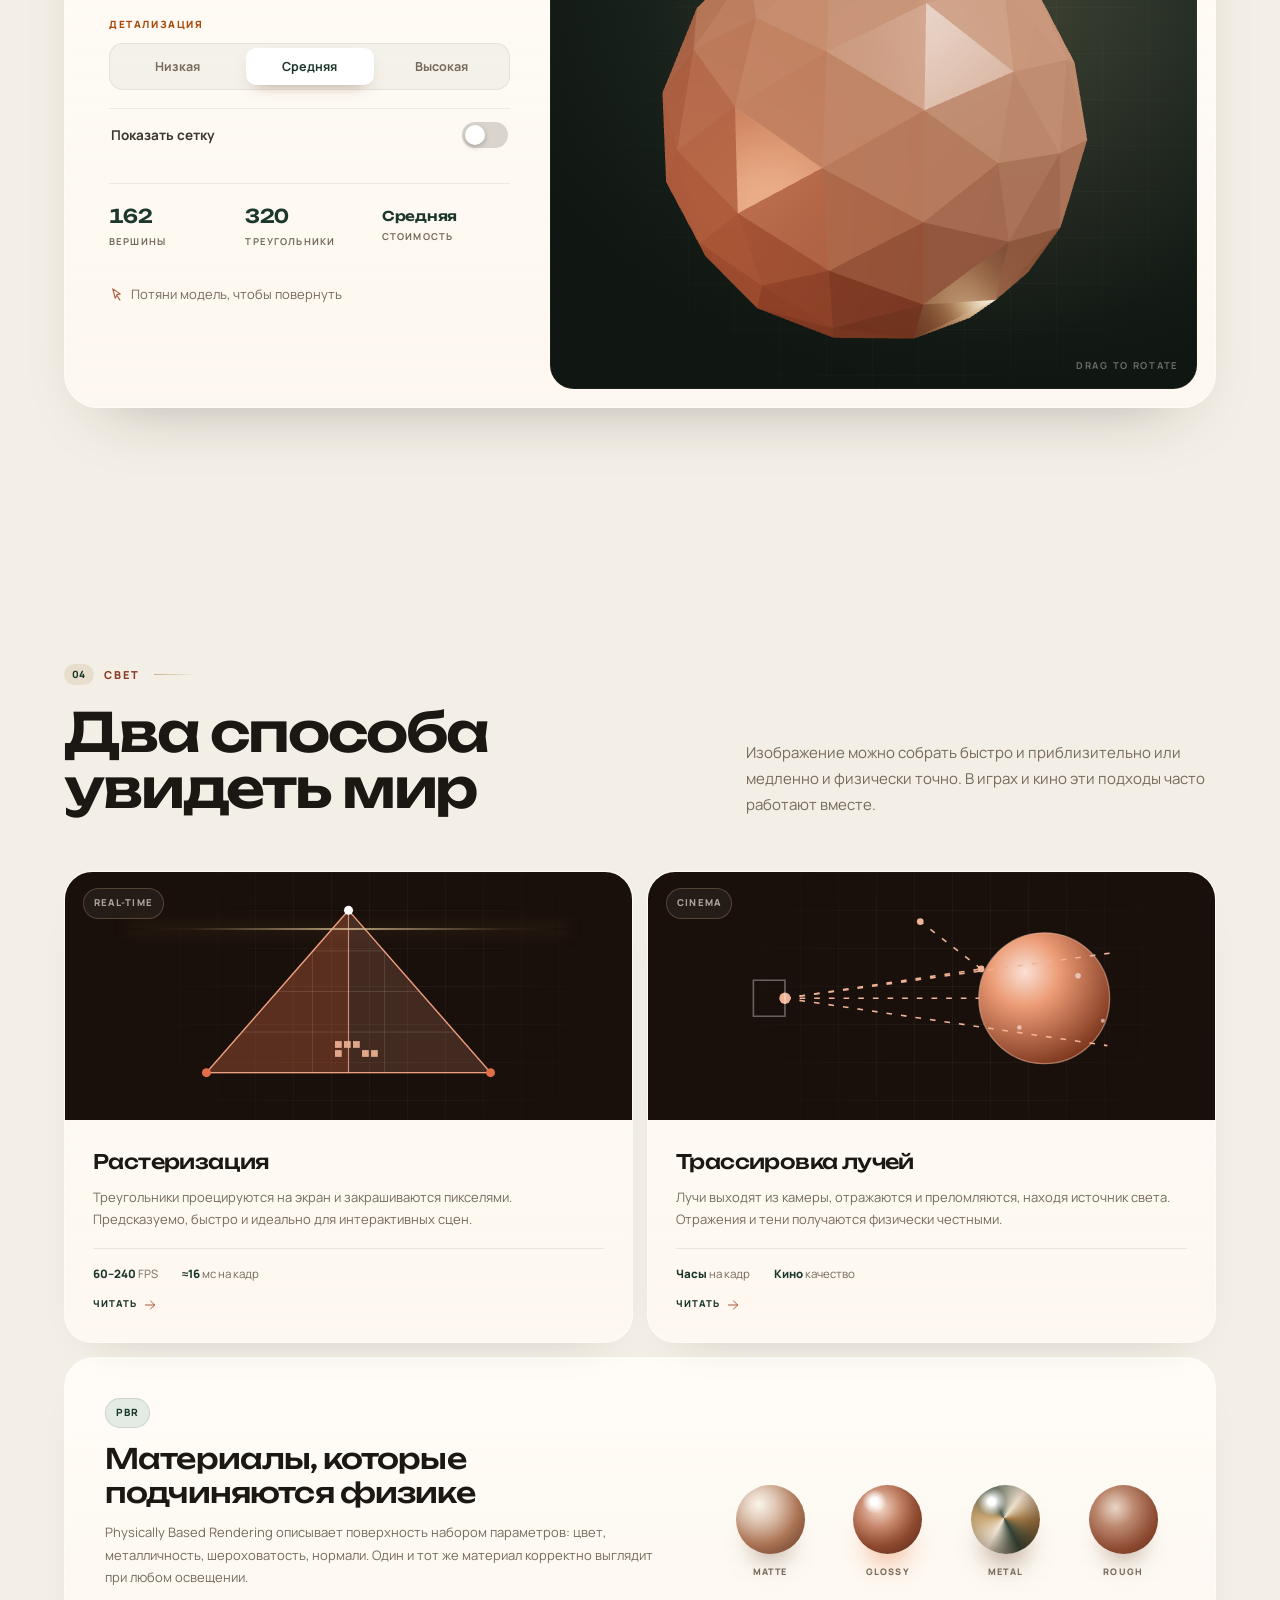
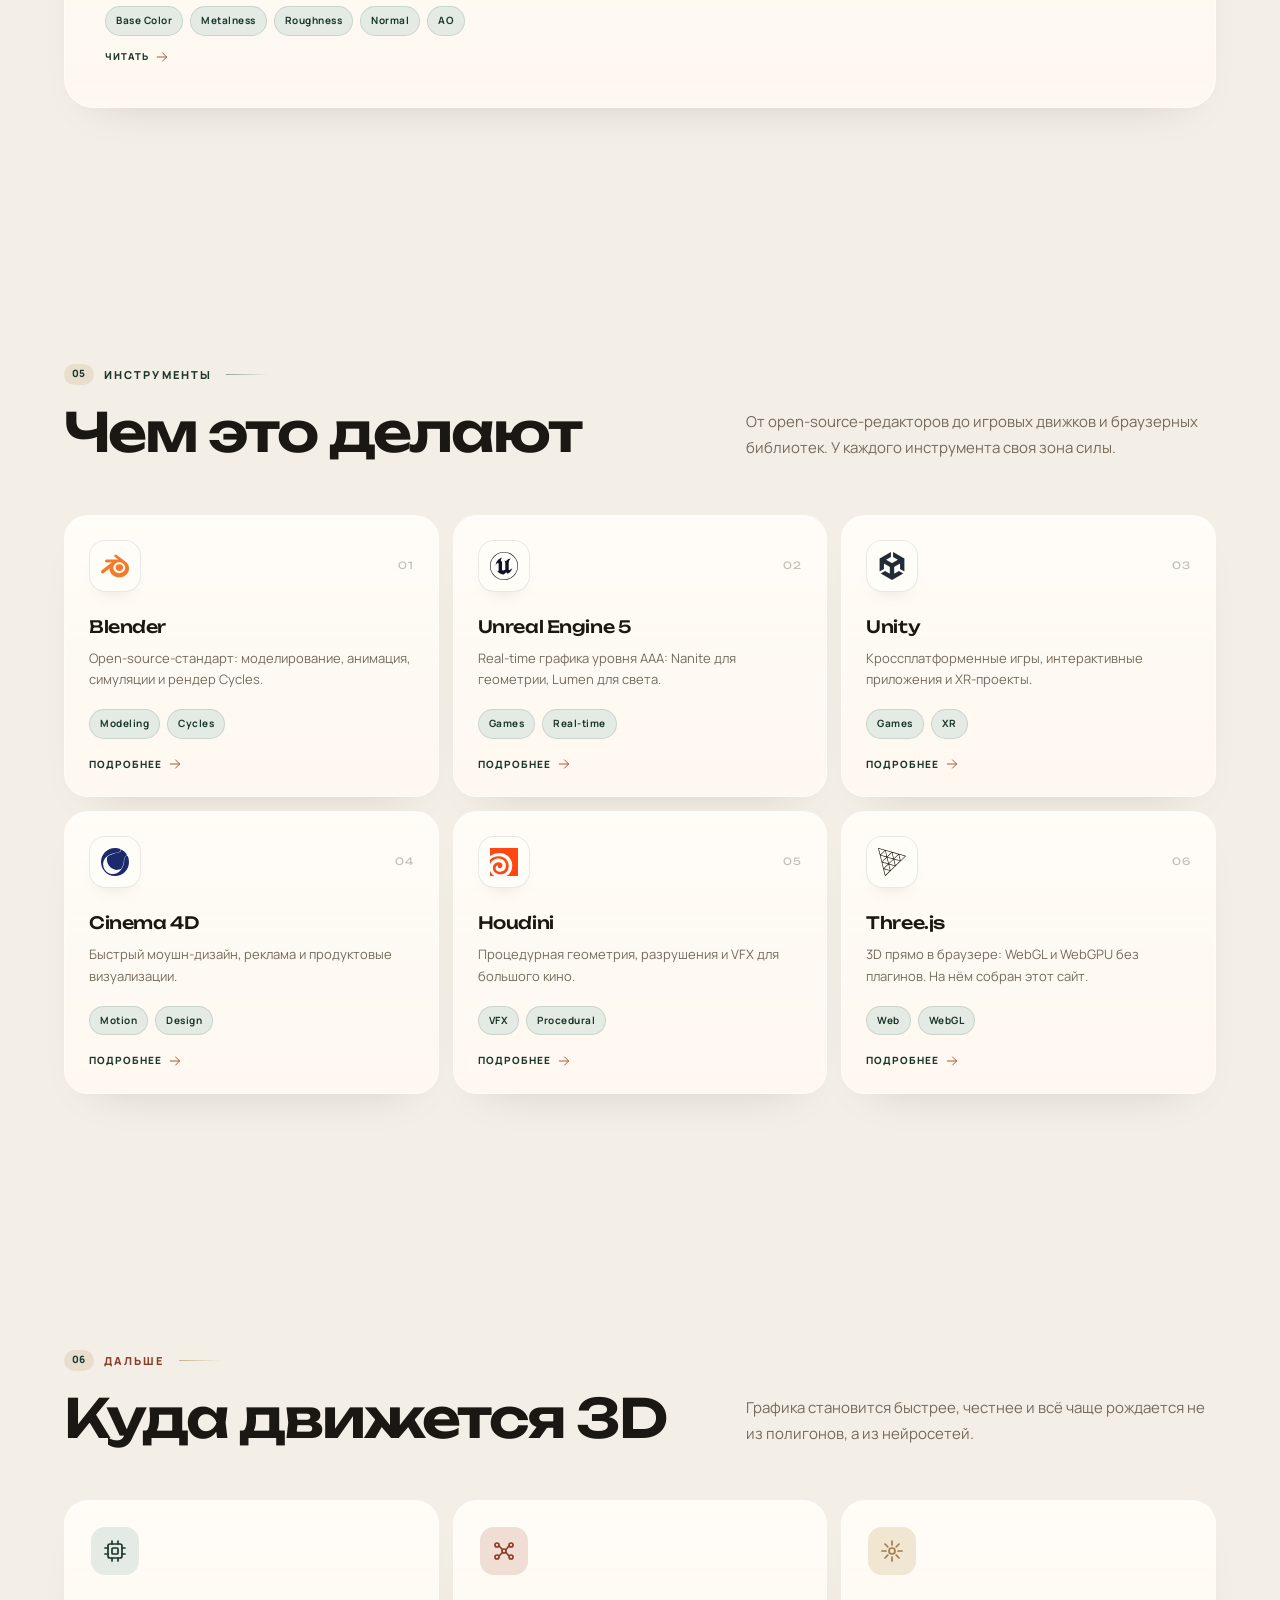
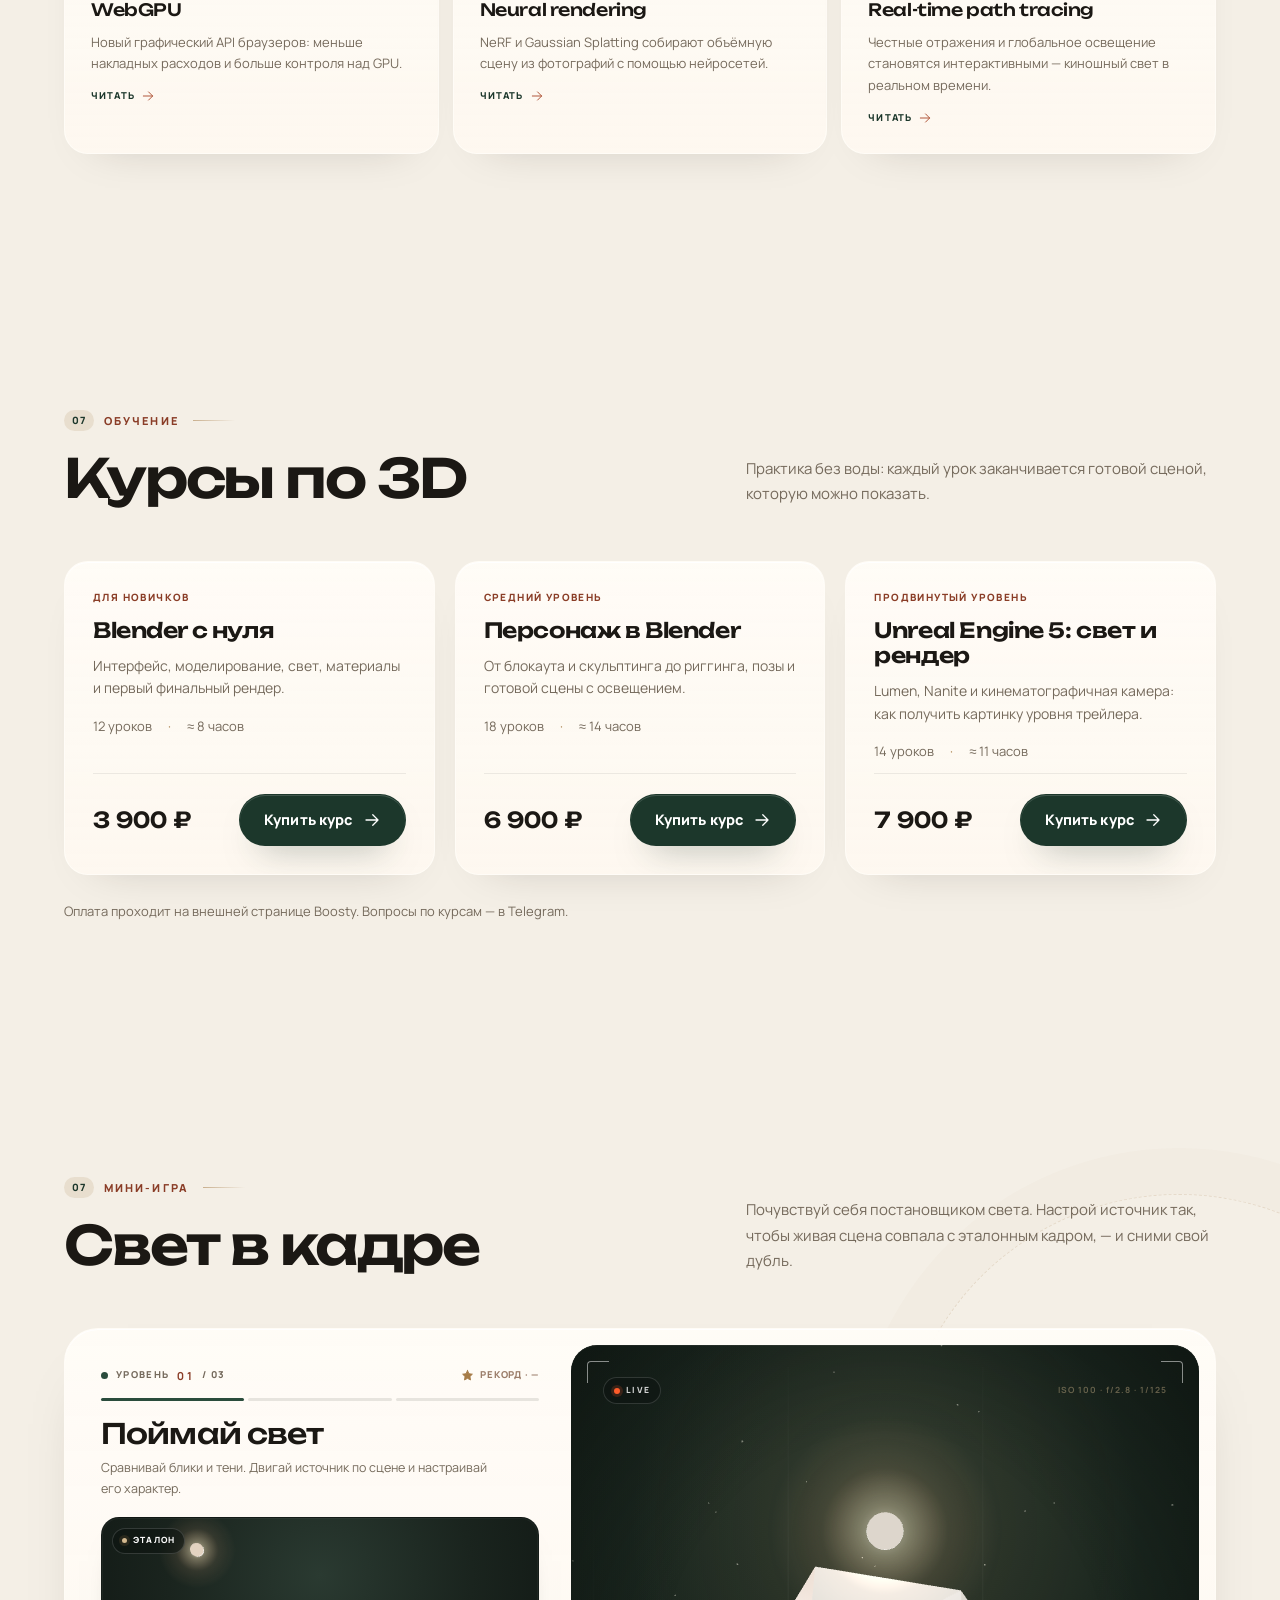
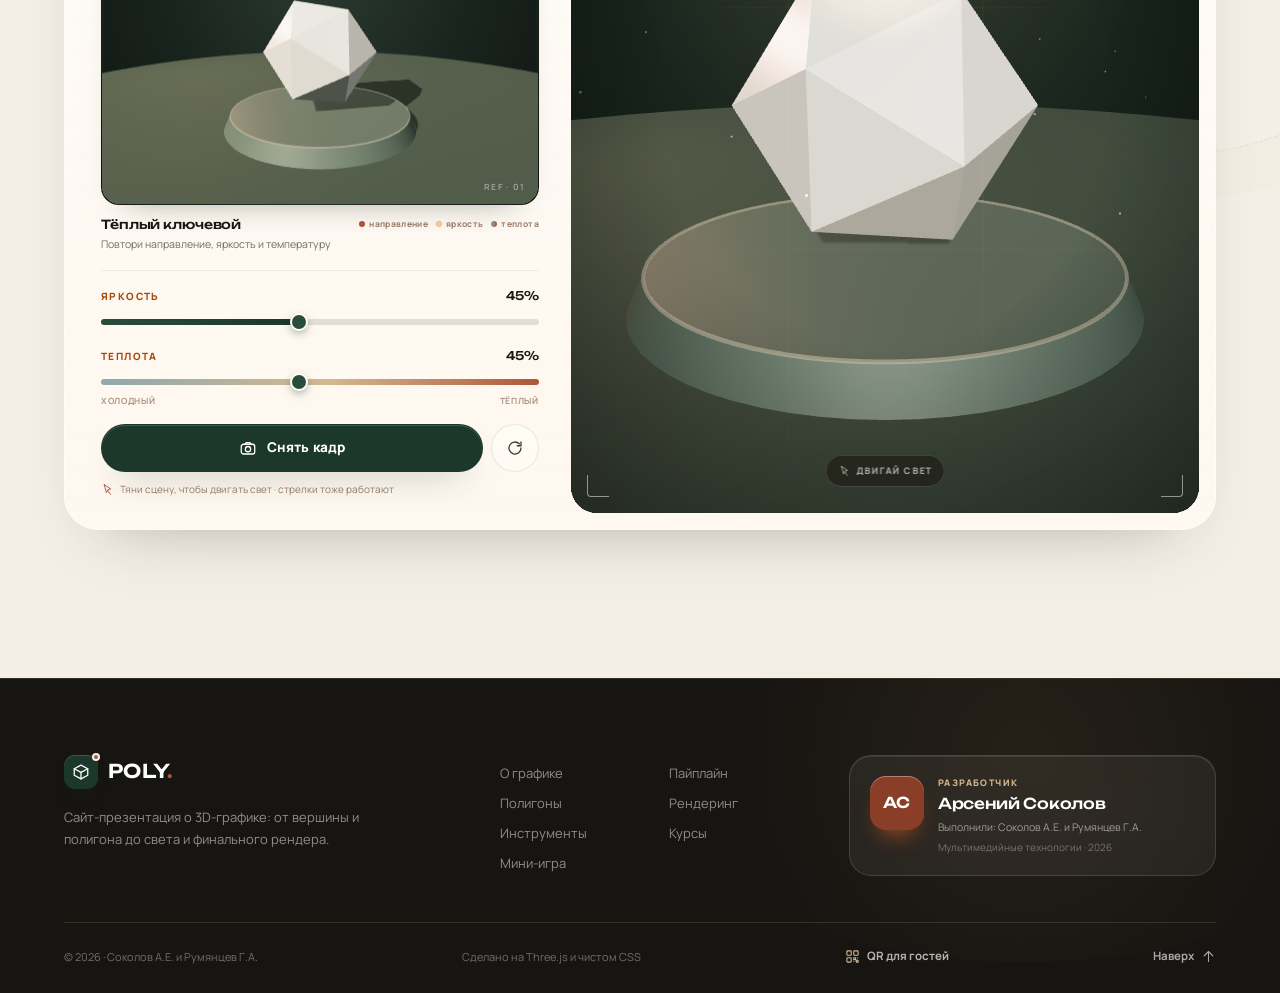
==== commit 98ab1b1d: "Add stats dialog with 14-day chart, polish course cards and status bar" ====
--- a/index.html
+++ b/index.html
@@ -48,6 +48,7 @@
     <symbol id="i-lock" viewBox="0 0 24 24"><rect x="5" y="10" width="14" height="10" rx="2.5"/><path d="M8 10V7.5a4 4 0 0 1 8 0V10"/></symbol>
     <symbol id="i-menu" viewBox="0 0 24 24"><path d="M4 8h16M4 16h16"/></symbol>
     <symbol id="i-close" viewBox="0 0 24 24"><path d="m6 6 12 12M18 6 6 18"/></symbol>
+    <symbol id="i-bars" viewBox="0 0 24 24"><path d="M5 20V12M12 20V5M19 20v-9"/></symbol>
     <symbol id="i-vertex" viewBox="0 0 24 24"><circle cx="12" cy="12" r="2.4"/><path d="M12 2v4M12 18v4M2 12h4M18 12h4"/><circle cx="12" cy="12" r="7" opacity=".35"/></symbol>
     <symbol id="i-triangle" viewBox="0 0 24 24"><path d="M12 3.5 21 20H3L12 3.5Z"/><circle cx="12" cy="3.5" r="1.3" fill="currentColor" stroke="none"/><circle cx="21" cy="20" r="1.3" fill="currentColor" stroke="none"/><circle cx="3" cy="20" r="1.3" fill="currentColor" stroke="none"/></symbol>
     <symbol id="i-shader" viewBox="0 0 24 24"><path d="m9 8-4 4 4 4M15 8l4 4-4 4"/><path d="m13 5-2 14"/></symbol>
@@ -89,6 +90,10 @@
       </span>
       <span class="status-item" data-status-online-item>Онлайн сейчас <strong data-status-online>—</strong></span>
       <span class="status-item">Посещений <strong data-status-visits>—</strong></span>
+      <button class="status-stats-btn" type="button" data-open-stats aria-haspopup="dialog" aria-controls="stats-dialog">
+        <svg class="icon" aria-hidden="true"><use href="#i-bars"></use></svg>
+        <span class="status-stats-label">Статистика</span>
+      </button>
     </div>
   </div>
 
@@ -826,6 +831,45 @@
     </div>
   </dialog>
 
+  <dialog class="stats-dialog" id="stats-dialog" aria-labelledby="stats-title">
+    <div class="stats-inner">
+      <button class="stats-close" type="button" data-stats-close aria-label="Закрыть статистику">
+        <svg class="icon" aria-hidden="true"><use href="#i-close"></use></svg>
+      </button>
+
+      <header class="stats-head">
+        <p class="stats-kicker"><span class="stats-live" aria-hidden="true"></span>Статистика сайта</p>
+        <h2 class="stats-title" id="stats-title">Посещаемость</h2>
+        <span class="stats-state" data-dialog-state data-tone="demo">Демо-режим</span>
+      </header>
+
+      <div class="stats-kpis">
+        <div class="stats-kpi">
+          <span class="stats-kpi-label">Онлайн сейчас</span>
+          <strong class="stats-kpi-value" data-dialog-online>—</strong>
+        </div>
+        <div class="stats-kpi">
+          <span class="stats-kpi-label">Всего посетителей</span>
+          <strong class="stats-kpi-value" data-dialog-visits>—</strong>
+        </div>
+        <div class="stats-kpi">
+          <span class="stats-kpi-label">Пик онлайна сегодня</span>
+          <strong class="stats-kpi-value" data-dialog-peak>—</strong>
+        </div>
+      </div>
+
+      <div class="stats-chart-card">
+        <div class="stats-chart-head">
+          <span>Посетители за 14 дней</span>
+          <span class="stats-updated" data-dialog-updated></span>
+        </div>
+        <div class="stats-chart" data-chart></div>
+      </div>
+
+      <p class="stats-note" data-dialog-note></p>
+    </div>
+  </dialog>
+
   <script src="vendor/three.min.js"></script>
   <script src="js/config.js"></script>
   <script src="vendor/firebase-app-compat.js"></script>
--- a/css/site-ui.css
+++ b/css/site-ui.css
@@ -492,3 +492,379 @@
     grid-template-columns: minmax(0, 1fr);
   }
 }
+
+.course-card {
+  position: relative;
+  overflow: hidden;
+  transition: translate 300ms var(--ease-out, ease), box-shadow 300ms ease;
+}
+
+.course-card::before {
+  content: "";
+  position: absolute;
+  top: 0;
+  left: 28px;
+  right: 28px;
+  height: 2px;
+  border-radius: 0 0 999px 999px;
+  background: linear-gradient(90deg, var(--orange, #b05639), var(--brass, #a67c47));
+  opacity: 0;
+  transition: opacity 300ms ease;
+}
+
+.course-card:hover {
+  translate: 0 -4px;
+  box-shadow: 0 34px 64px -38px rgba(27, 24, 20, 0.38);
+}
+
+.course-card:hover::before {
+  opacity: 1;
+}
+
+@media (prefers-reduced-motion: reduce) {
+  .course-card,
+  .course-card:hover {
+    translate: none;
+  }
+}
+
+/* ---------- status: stats button ---------- */
+
+.status-stats-btn {
+  display: inline-flex;
+  align-items: center;
+  gap: 6px;
+  margin-left: 4px;
+  padding: 6px 12px;
+  border: 1px solid rgba(27, 24, 20, 0.12);
+  border-radius: 999px;
+  background: #fffcf7;
+  color: var(--ink, #1b1814);
+  font: 700 11px/1 var(--font-body, 'Manrope', Arial, sans-serif);
+  letter-spacing: 0.02em;
+  cursor: pointer;
+  transition: background-color 180ms ease, color 180ms ease, border-color 180ms ease;
+}
+
+.status-stats-btn .icon {
+  width: 13px;
+  height: 13px;
+  color: var(--orange, #b05639);
+}
+
+.status-stats-btn:hover,
+.status-stats-btn:focus-visible {
+  background: var(--teal-deep, #1c372b);
+  border-color: var(--teal-deep, #1c372b);
+  color: #fffcf7;
+}
+
+.status-stats-btn:hover .icon,
+.status-stats-btn:focus-visible .icon {
+  color: var(--brass-soft, #d3b98f);
+}
+
+.status-stats-btn[hidden] {
+  display: none;
+}
+
+/* ---------- stats dialog ---------- */
+
+.stats-dialog {
+  width: min(720px, calc(100% - 28px));
+  max-width: 720px;
+  max-height: 92vh;
+  margin: auto;
+  padding: 0;
+  border: 0;
+  border-radius: 30px;
+  background: transparent;
+  color: var(--ink, #1b1814);
+  overflow: visible;
+}
+
+.stats-dialog[open] {
+  animation: statsIn 320ms var(--ease-out, ease);
+}
+
+.stats-dialog::backdrop {
+  background: rgba(27, 24, 20, 0.5);
+  -webkit-backdrop-filter: blur(8px);
+  backdrop-filter: blur(8px);
+}
+
+@keyframes statsIn {
+  from { opacity: 0; transform: translateY(14px) scale(0.985); }
+  to { opacity: 1; transform: none; }
+}
+
+.stats-inner {
+  position: relative;
+  max-height: 92vh;
+  overflow: auto;
+  padding: clamp(22px, 4vw, 34px);
+  border: 1px solid rgba(255, 255, 255, 0.9);
+  border-radius: 30px;
+  background: #fffcf7;
+  box-shadow: 0 50px 100px -40px rgba(20, 14, 9, 0.5), inset 0 1px 0 #fff;
+}
+
+.stats-close {
+  position: absolute;
+  top: 18px;
+  right: 18px;
+  display: grid;
+  place-items: center;
+  width: 38px;
+  height: 38px;
+  padding: 0;
+  border: 1px solid rgba(27, 24, 20, 0.1);
+  border-radius: 50%;
+  background: #f4efe6;
+  color: var(--muted, #756a5c);
+  cursor: pointer;
+  transition: background-color 180ms ease, color 180ms ease;
+}
+
+.stats-close:hover {
+  background: var(--ink, #1b1814);
+  color: #fffcf7;
+}
+
+.stats-close .icon {
+  width: 16px;
+  height: 16px;
+}
+
+.stats-head {
+  display: grid;
+  gap: 8px;
+  padding-right: 52px;
+}
+
+.stats-kicker {
+  display: inline-flex;
+  align-items: center;
+  gap: 8px;
+  margin: 0;
+  color: var(--orange-deep, #8a3d27);
+  font-size: 10px;
+  font-weight: 800;
+  letter-spacing: 0.14em;
+  text-transform: uppercase;
+}
+
+.stats-live {
+  width: 7px;
+  height: 7px;
+  border-radius: 50%;
+  background: var(--teal, #2a4c3c);
+  box-shadow: 0 0 0 0 rgba(42, 76, 60, 0.5);
+  animation: statsPulse 1.8s ease-out infinite;
+}
+
+@keyframes statsPulse {
+  0% { box-shadow: 0 0 0 0 rgba(42, 76, 60, 0.45); }
+  80%, 100% { box-shadow: 0 0 0 9px rgba(42, 76, 60, 0); }
+}
+
+.stats-title {
+  margin: 0;
+  font-family: var(--font-display, 'Unbounded', Arial, sans-serif);
+  font-size: clamp(26px, 4vw, 34px);
+  font-weight: 600;
+  letter-spacing: -0.03em;
+  line-height: 1.05;
+}
+
+.stats-state {
+  justify-self: start;
+  display: inline-flex;
+  align-items: center;
+  gap: 7px;
+  padding: 6px 12px;
+  border-radius: 999px;
+  background: #f4efe6;
+  color: var(--ink-soft, #3d362c);
+  font-size: 12px;
+  font-weight: 700;
+}
+
+.stats-state::before {
+  content: "";
+  width: 7px;
+  height: 7px;
+  border-radius: 50%;
+  background: var(--muted, #756a5c);
+}
+
+.stats-state[data-tone='ok']::before {
+  background: var(--teal, #2a4c3c);
+}
+
+.stats-state[data-tone='warn']::before {
+  background: var(--brass, #a67c47);
+}
+
+.stats-state[data-tone='down']::before {
+  background: #b03a2e;
+}
+
+.stats-kpis {
+  display: grid;
+  grid-template-columns: repeat(3, minmax(0, 1fr));
+  gap: 12px;
+  margin-top: 24px;
+}
+
+.stats-kpi {
+  display: grid;
+  gap: 10px;
+  padding: 18px;
+  border-radius: 20px;
+  background: #f4efe6;
+  border: 1px solid rgba(27, 24, 20, 0.05);
+}
+
+.stats-kpi-label {
+  color: var(--muted, #756a5c);
+  font-size: 10px;
+  font-weight: 800;
+  letter-spacing: 0.1em;
+  text-transform: uppercase;
+}
+
+.stats-kpi-value {
+  font-family: var(--font-display, 'Unbounded', Arial, sans-serif);
+  font-size: clamp(22px, 3.2vw, 30px);
+  font-weight: 600;
+  letter-spacing: -0.02em;
+  color: var(--teal-deep, #1c372b);
+  font-variant-numeric: tabular-nums;
+}
+
+.stats-chart-card {
+  margin-top: 14px;
+  padding: 18px 18px 10px;
+  border-radius: 22px;
+  border: 1px solid rgba(27, 24, 20, 0.06);
+  background: #fffcf7;
+}
+
+.stats-chart-head {
+  display: flex;
+  align-items: center;
+  justify-content: space-between;
+  gap: 12px;
+  margin-bottom: 6px;
+  color: var(--ink-soft, #3d362c);
+  font-size: 13px;
+  font-weight: 700;
+}
+
+.stats-updated {
+  color: var(--muted, #756a5c);
+  font-size: 11px;
+  font-weight: 600;
+  font-variant-numeric: tabular-nums;
+}
+
+.stats-chart svg {
+  display: block;
+  width: 100%;
+  height: auto;
+}
+
+.chart-grid {
+  stroke: rgba(27, 24, 20, 0.08);
+  stroke-dasharray: 3 5;
+}
+
+.chart-axis,
+.chart-label {
+  fill: var(--muted, #756a5c);
+  font-size: 10px;
+  font-weight: 600;
+  font-family: var(--font-body, 'Manrope', Arial, sans-serif);
+}
+
+.chart-label.is-today {
+  fill: var(--orange-deep, #8a3d27);
+  font-weight: 800;
+}
+
+.chart-value {
+  fill: var(--ink, #1b1814);
+  font-size: 11px;
+  font-weight: 800;
+  font-family: var(--font-display, 'Unbounded', Arial, sans-serif);
+}
+
+.chart-empty {
+  fill: rgba(27, 24, 20, 0.1);
+}
+
+.chart-bar rect {
+  transition: opacity 180ms ease;
+}
+
+.chart-bar:hover rect {
+  opacity: 0.8;
+}
+
+.stats-note {
+  margin-top: 16px;
+  color: var(--muted, #756a5c);
+  font-size: 12px;
+  line-height: 1.6;
+}
+
+@media (max-width: 600px) {
+  .stats-kpis {
+    grid-template-columns: minmax(0, 1fr);
+  }
+
+  .stats-kpi {
+    grid-template-columns: auto 1fr;
+    align-items: center;
+    gap: 12px;
+  }
+
+  .stats-kpi-label {
+    order: 0;
+  }
+
+  .stats-kpi-value {
+    justify-self: end;
+  }
+
+  .stats-chart-head {
+    flex-wrap: wrap;
+  }
+
+  .stats-chart {
+    overflow-x: auto;
+    -webkit-overflow-scrolling: touch;
+  }
+
+  .stats-chart svg {
+    width: 560px;
+    max-width: none;
+  }
+}
+
+@media (max-width: 600px) {
+  .status-stats-label {
+    display: none;
+  }
+
+  .status-stats-btn {
+    padding: 7px;
+    margin-left: 0;
+  }
+
+  .status-stats-btn .icon {
+    width: 14px;
+    height: 14px;
+  }
+}
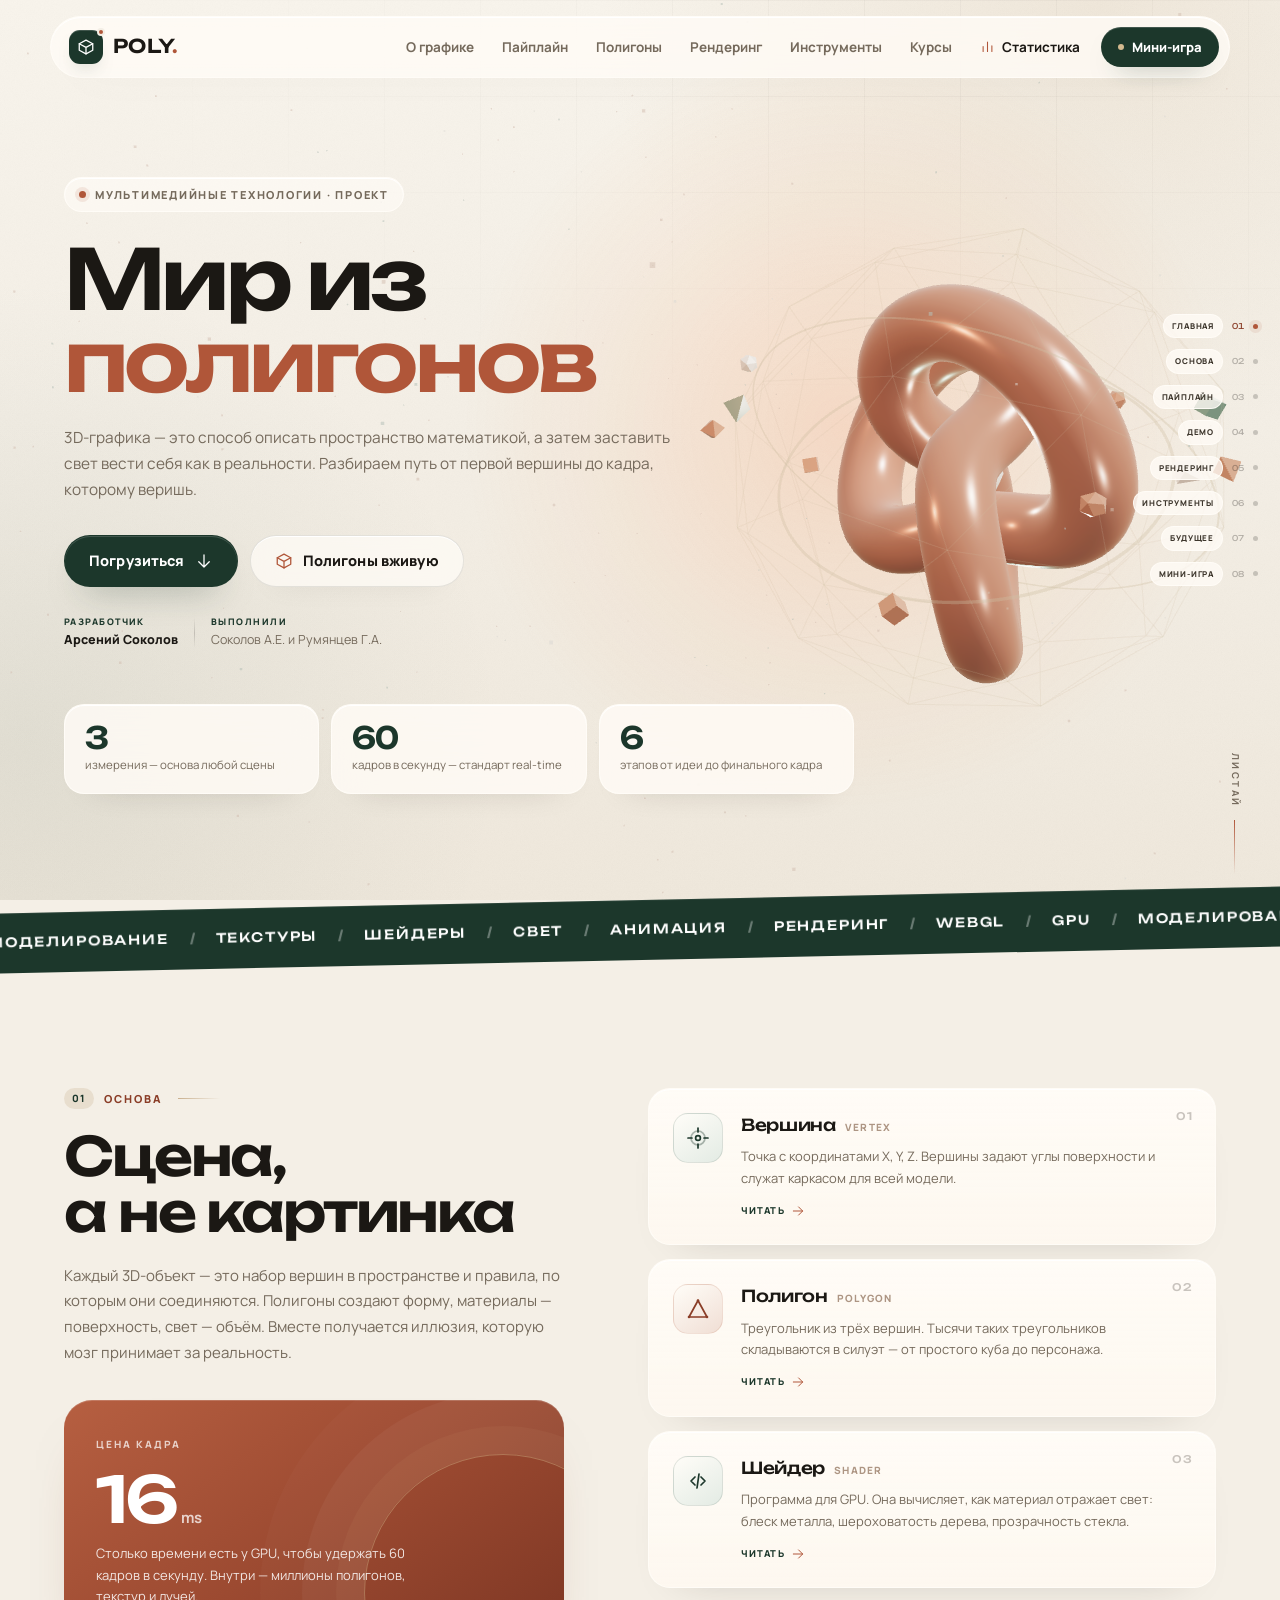
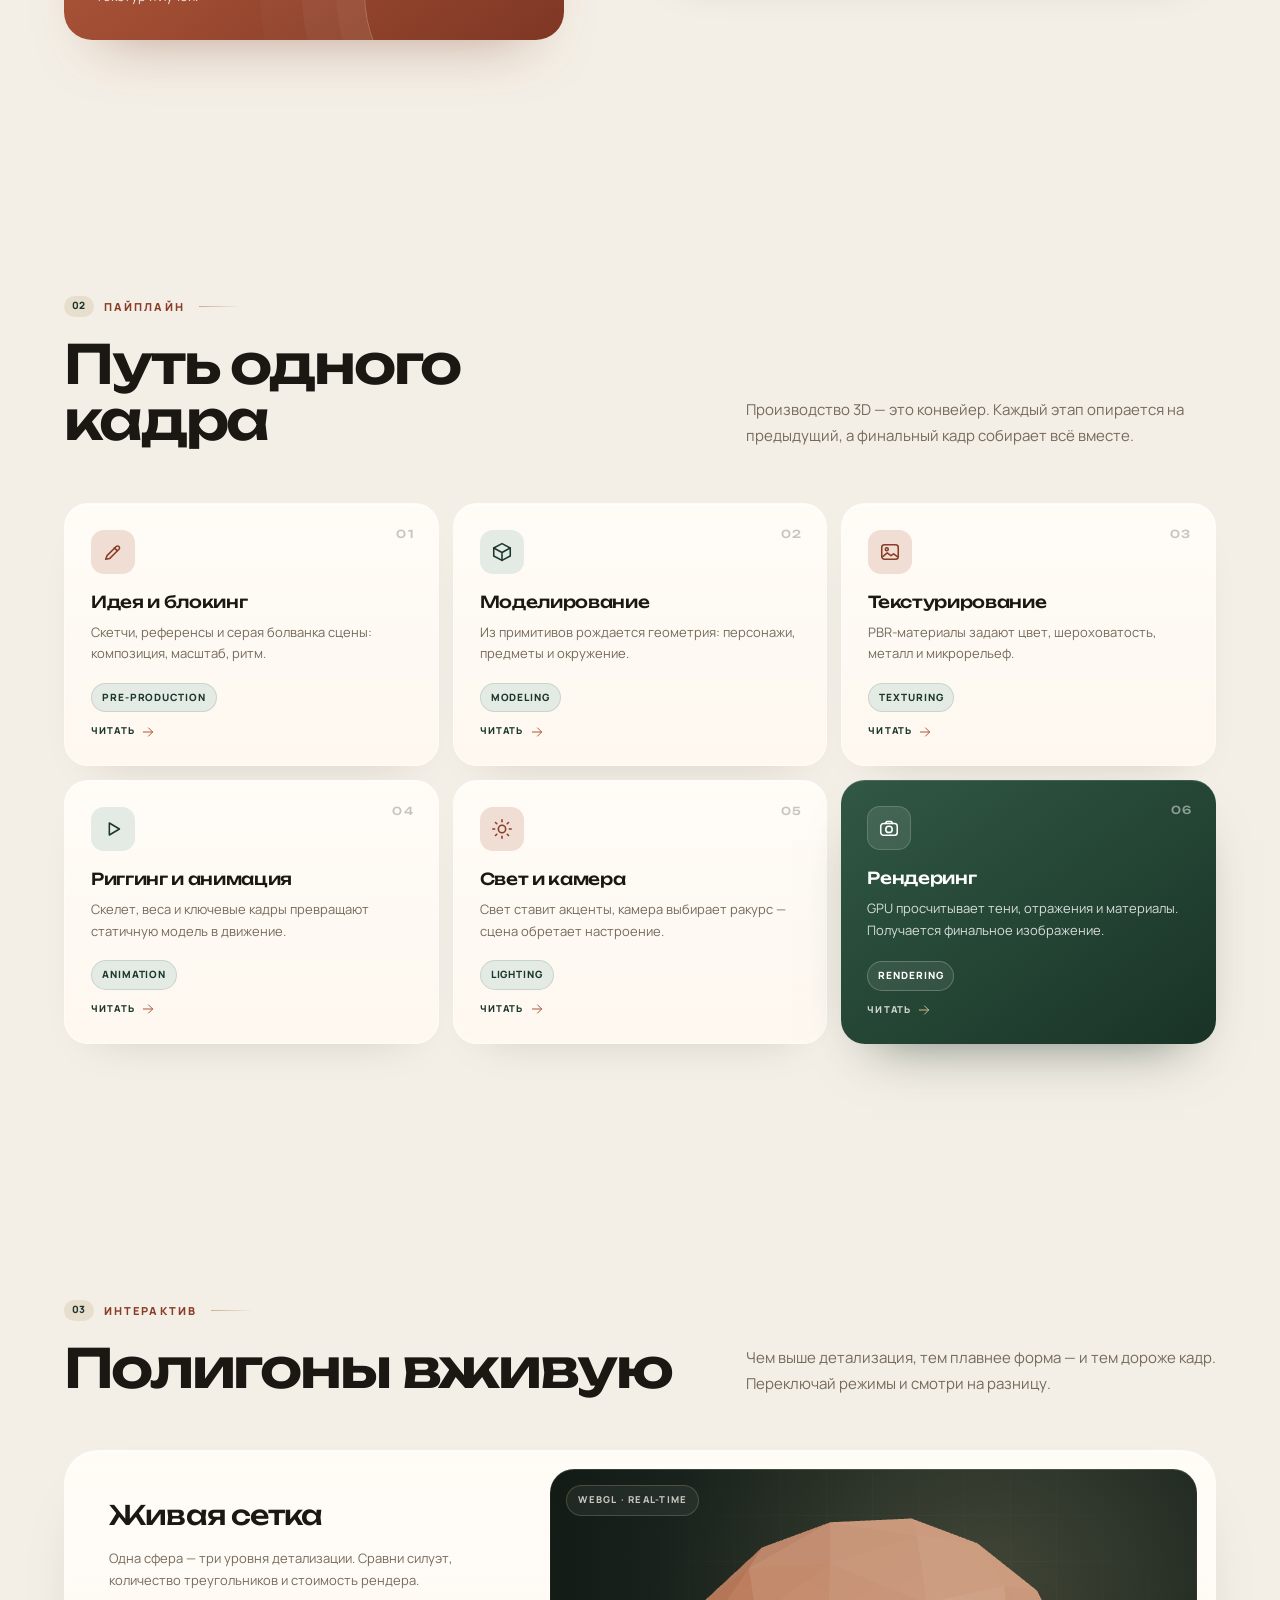
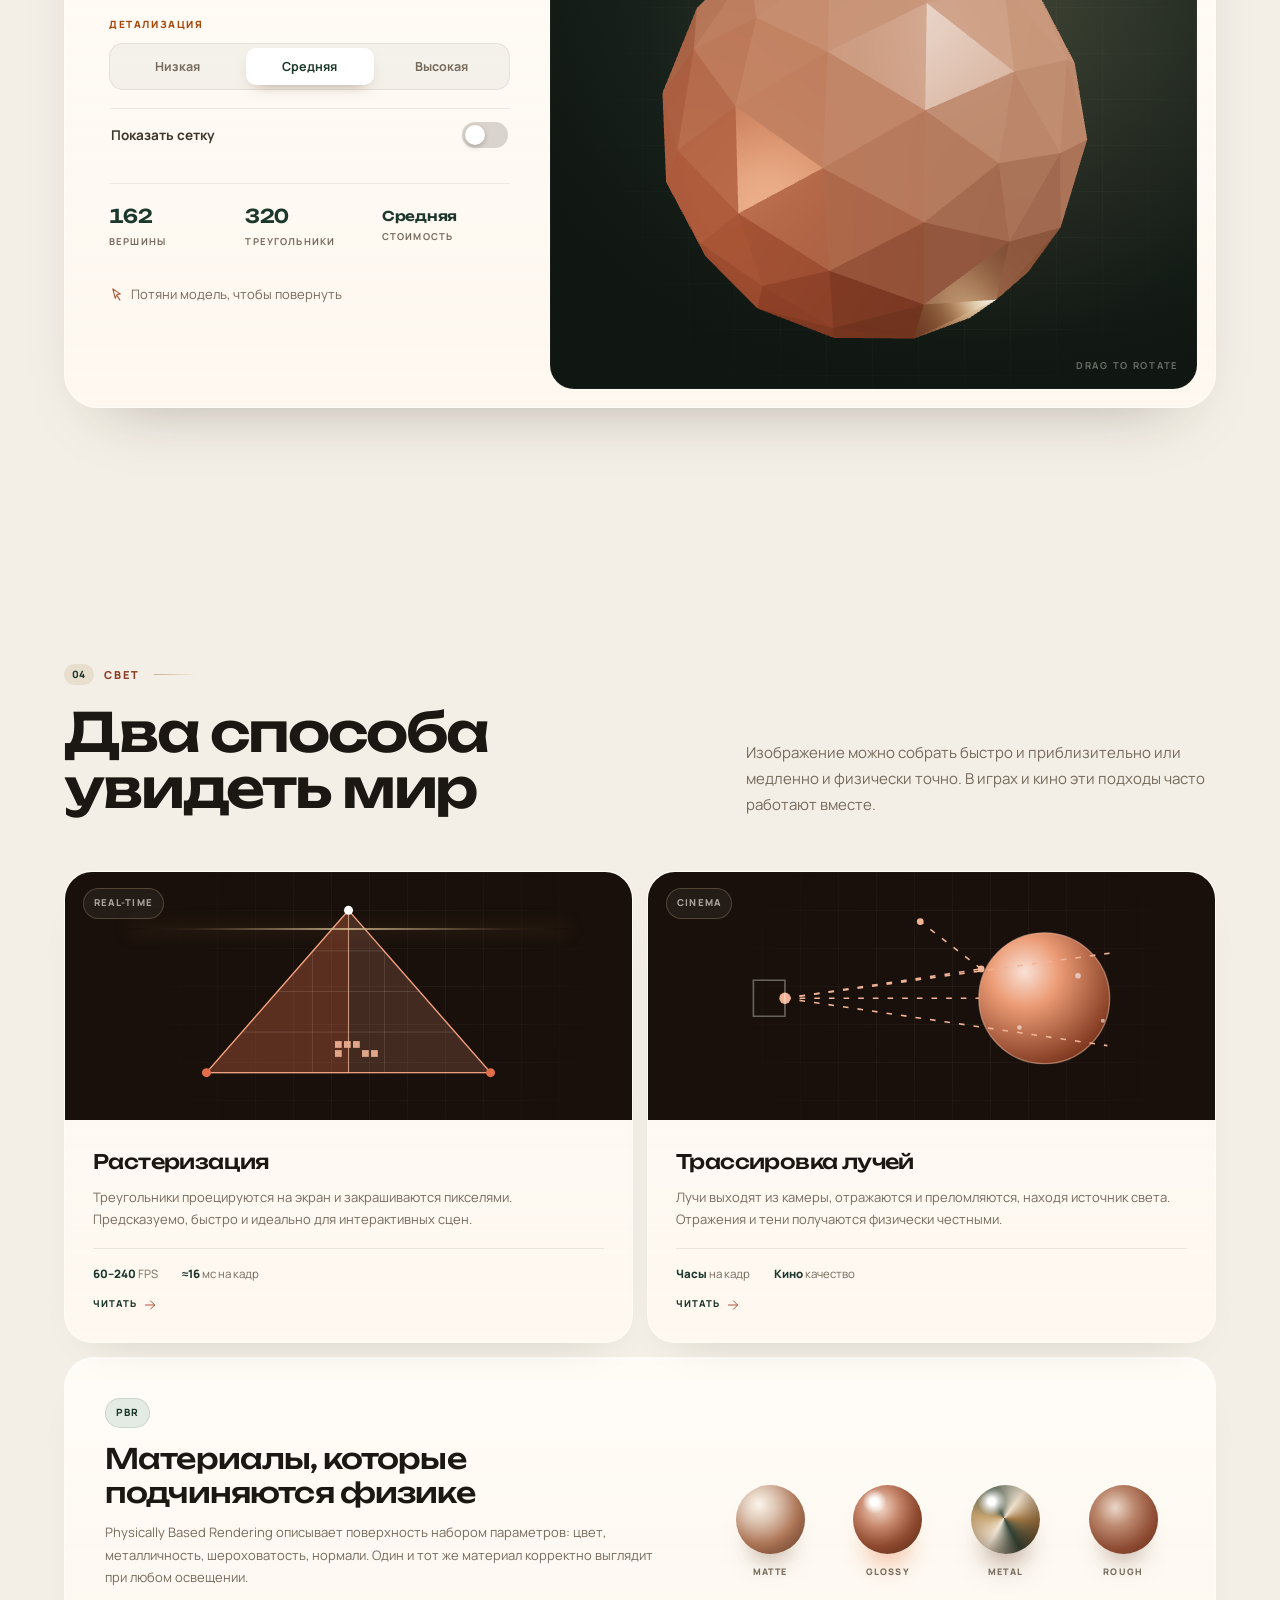
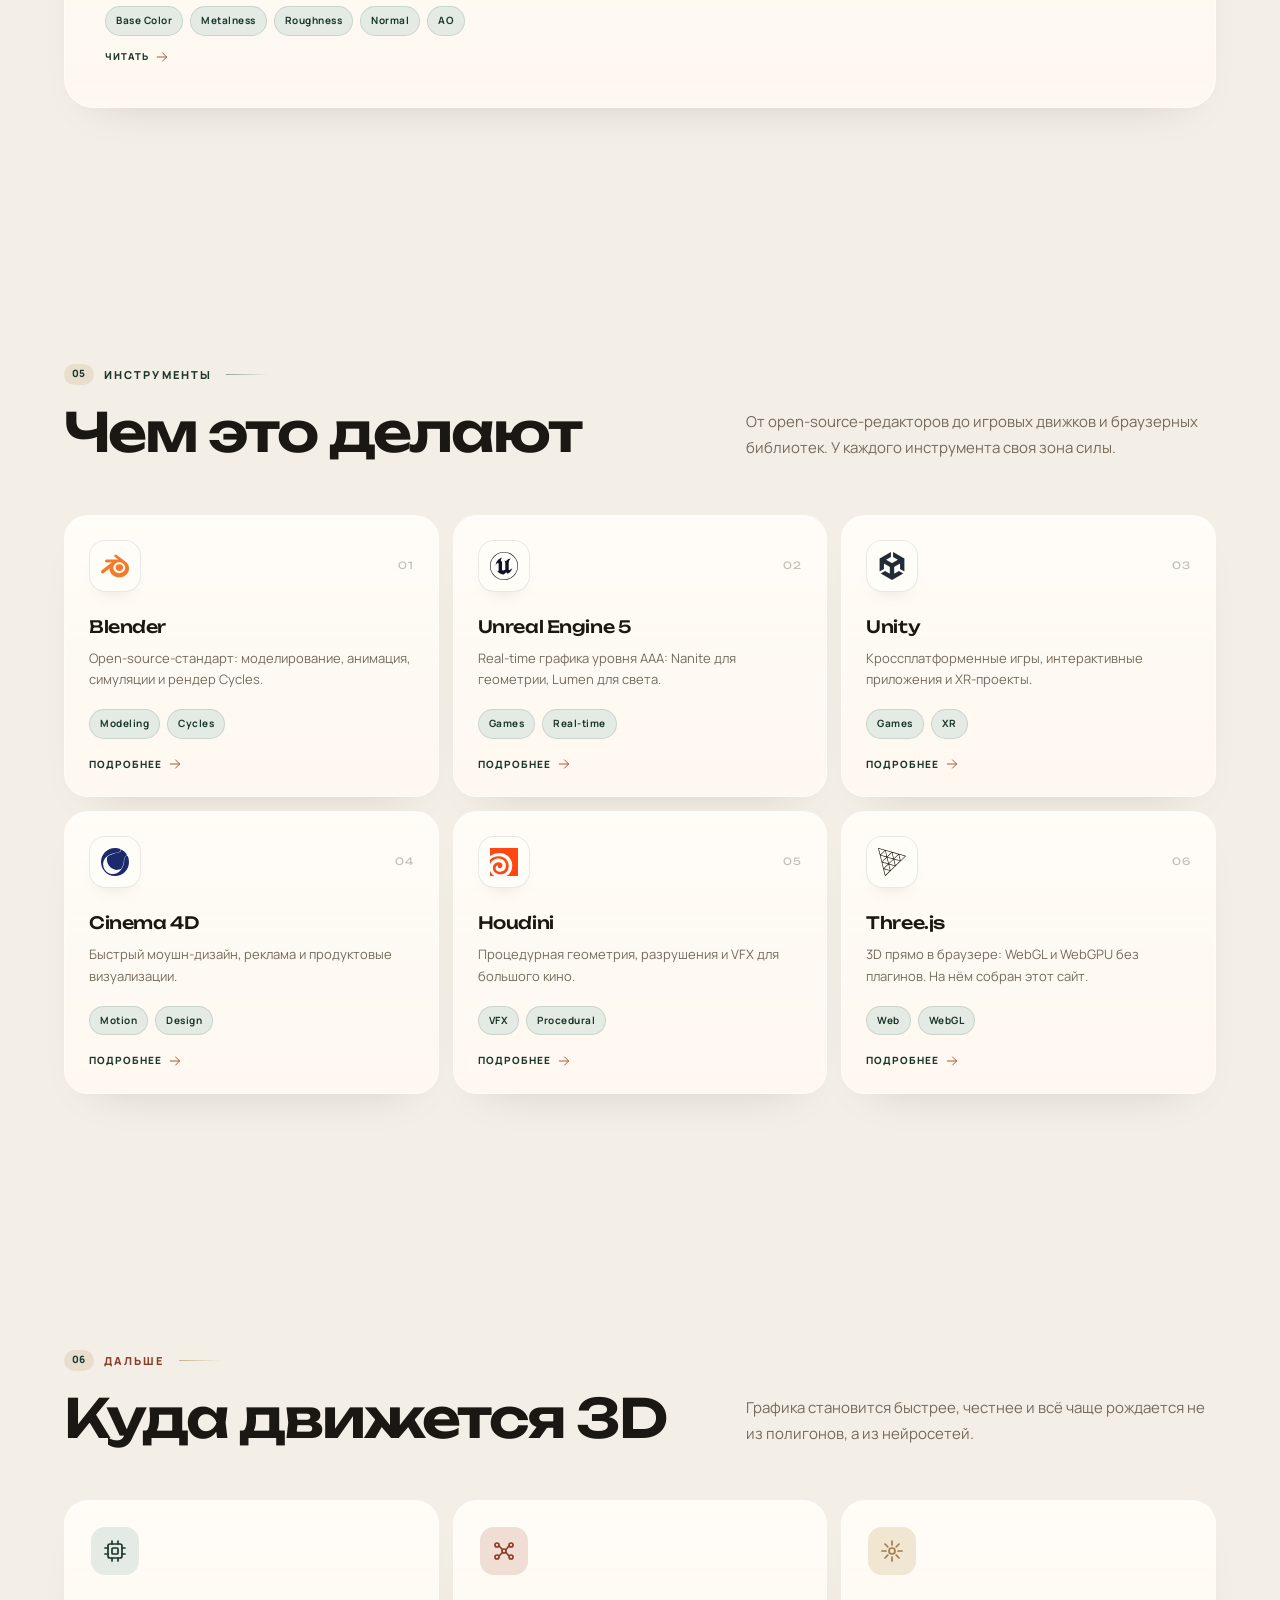
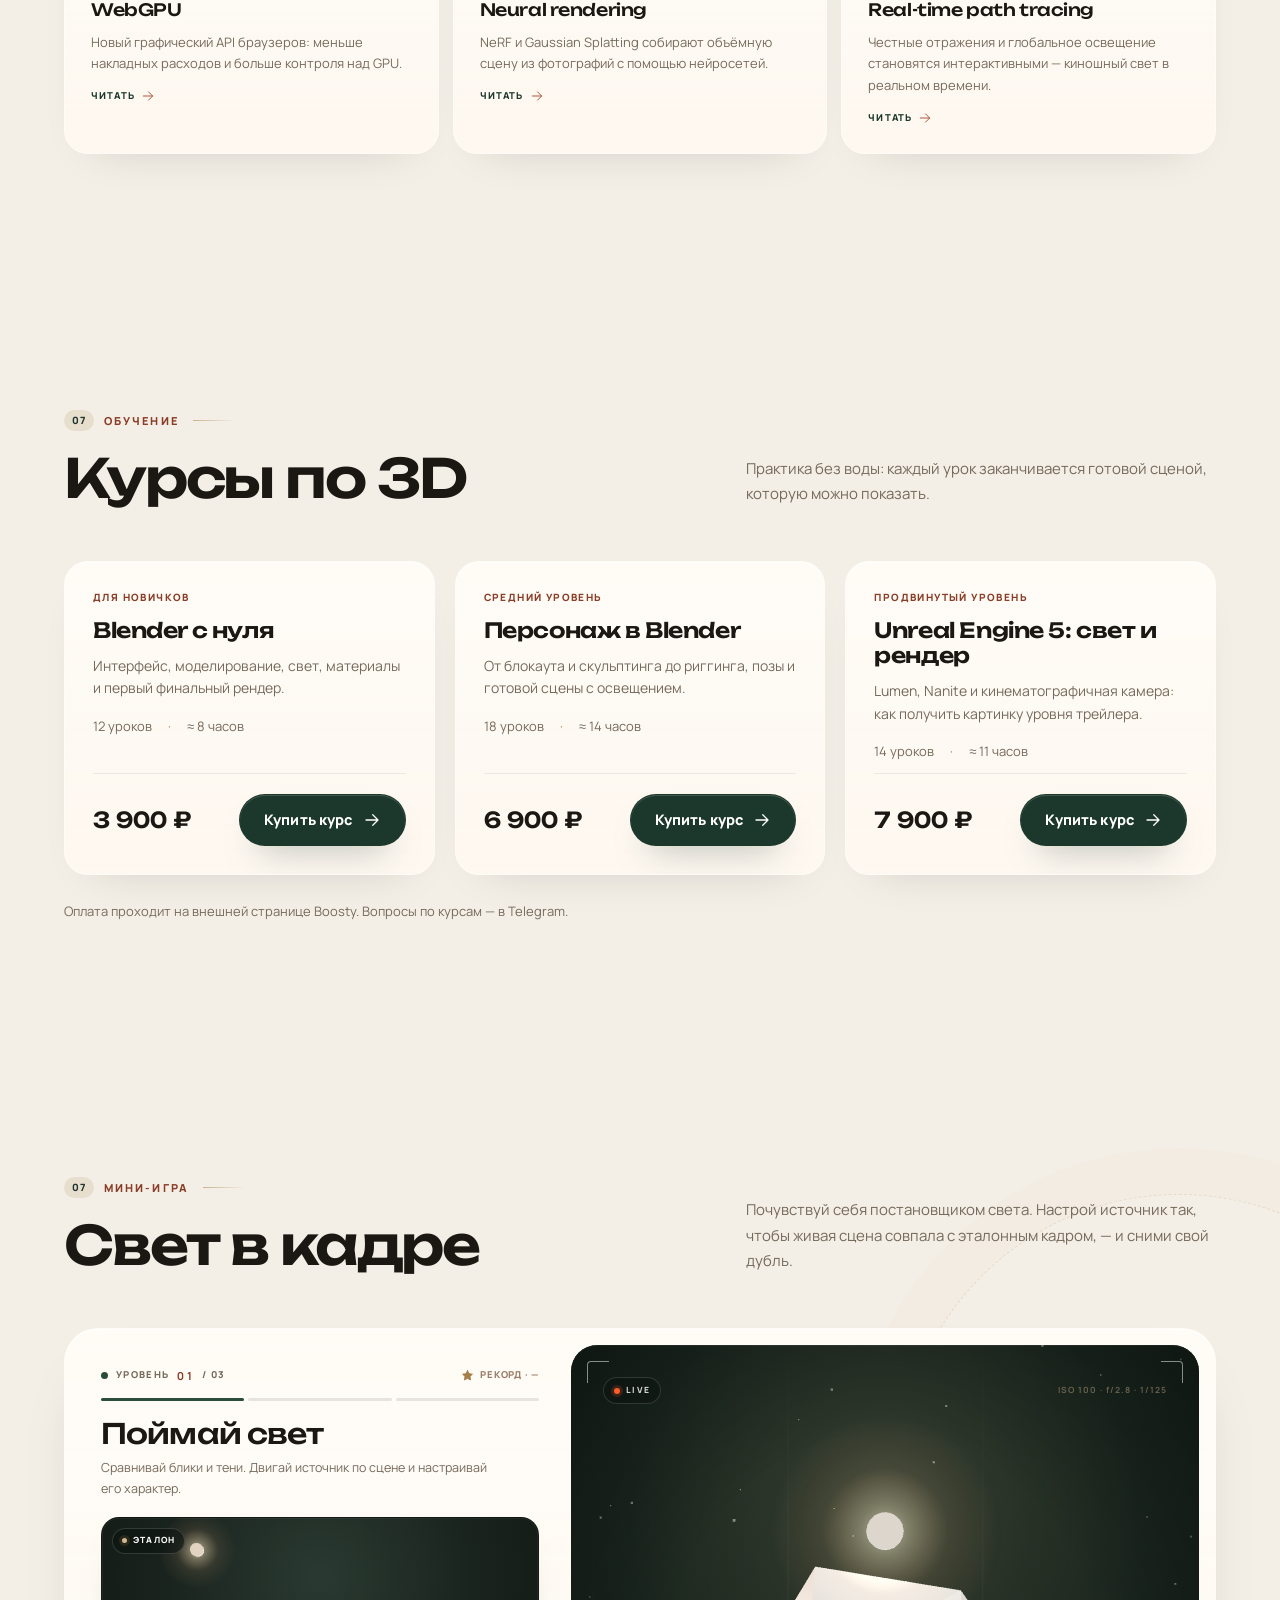
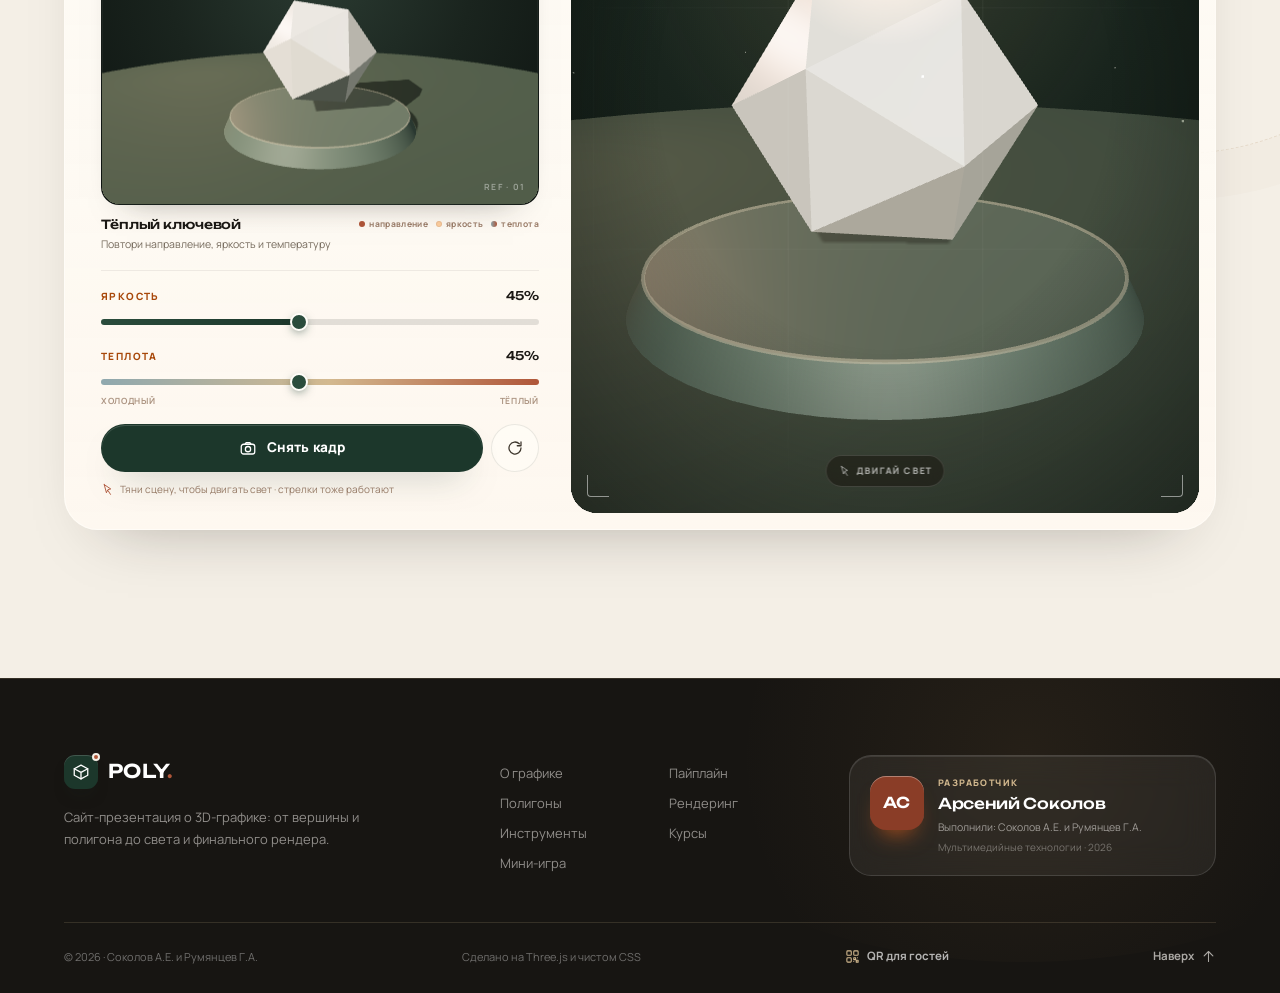
==== commit 78e044f8: "Move statistics into nav button, remove top status bar" ====
--- a/index.html
+++ b/index.html
@@ -82,21 +82,6 @@
   <div class="scene-glow" aria-hidden="true"></div>
   <div class="scroll-progress" aria-hidden="true"><span id="scroll-progress-bar"></span></div>
 
-  <div class="status-bar" id="status-bar" data-tone="demo" role="status" aria-live="polite">
-    <div class="container status-inner">
-      <span class="status-item status-state">
-        <i class="status-dot" data-status-dot aria-hidden="true"></i>
-        <span data-status-state>Демо-режим</span>
-      </span>
-      <span class="status-item" data-status-online-item>Онлайн сейчас <strong data-status-online>—</strong></span>
-      <span class="status-item">Посещений <strong data-status-visits>—</strong></span>
-      <button class="status-stats-btn" type="button" data-open-stats aria-haspopup="dialog" aria-controls="stats-dialog">
-        <svg class="icon" aria-hidden="true"><use href="#i-bars"></use></svg>
-        <span class="status-stats-label">Статистика</span>
-      </button>
-    </div>
-  </div>
-
   <header class="site-header" id="top">
     <div class="nav-shell glass">
       <a class="brand" href="#hero" aria-label="POLY — на главную">
@@ -111,6 +96,10 @@
         <a class="nav-link" href="#rendering">Рендеринг</a>
         <a class="nav-link" href="#tools">Инструменты</a>
         <a class="nav-link" href="#courses">Курсы</a>
+        <button class="nav-link nav-stats" type="button" data-open-stats aria-haspopup="dialog" aria-controls="stats-dialog">
+          <svg class="icon" aria-hidden="true"><use href="#i-bars"></use></svg>
+          Статистика
+        </button>
         <a class="nav-cta" href="#game"><span class="nav-cta-dot" aria-hidden="true"></span>Мини-игра</a>
       </nav>
 
--- a/css/site-ui.css
+++ b/css/site-ui.css
@@ -314,97 +314,6 @@
   }
 }
 
-/* ---------- status bar ---------- */
-
-.site-header {
-  top: 38px;
-}
-
-.status-bar {
-  position: fixed;
-  top: 0;
-  left: 0;
-  right: 0;
-  z-index: 110;
-  height: 38px;
-  border-bottom: 1px solid rgba(27, 24, 20, 0.08);
-  background: rgba(244, 239, 230, 0.94);
-  backdrop-filter: blur(12px);
-  -webkit-backdrop-filter: blur(12px);
-  color: var(--ink-soft, #3d362c);
-  font-size: 12px;
-}
-
-.status-inner {
-  display: flex;
-  align-items: center;
-  justify-content: center;
-  gap: 26px;
-  height: 38px;
-}
-
-.status-item {
-  display: inline-flex;
-  align-items: center;
-  gap: 6px;
-  color: var(--muted, #756a5c);
-  white-space: nowrap;
-}
-
-.status-item[hidden] {
-  display: none;
-}
-
-.status-item strong {
-  color: var(--ink, #1b1814);
-  font-weight: 700;
-  font-variant-numeric: tabular-nums;
-}
-
-.status-state {
-  color: var(--ink, #1b1814);
-  font-weight: 600;
-}
-
-.status-dot {
-  width: 8px;
-  height: 8px;
-  border-radius: 50%;
-  background: var(--muted, #756a5c);
-}
-
-.status-bar[data-tone='ok'] .status-dot {
-  background: var(--teal, #2a4c3c);
-  box-shadow: 0 0 0 4px rgba(42, 76, 60, 0.14);
-}
-
-.status-bar[data-tone='warn'] .status-dot {
-  background: var(--brass, #a67c47);
-  box-shadow: 0 0 0 4px rgba(166, 124, 71, 0.16);
-}
-
-.status-bar[data-tone='down'] .status-dot {
-  background: #b03a2e;
-  box-shadow: 0 0 0 4px rgba(176, 58, 46, 0.14);
-}
-
-@media (max-width: 600px) {
-  .status-bar {
-    font-size: 11px;
-  }
-
-  .status-inner {
-    gap: 12px;
-    justify-content: space-between;
-  }
-
-  .status-state span:last-child {
-    overflow: hidden;
-    text-overflow: ellipsis;
-    max-width: 130px;
-  }
-}
-
 /* ---------- courses ---------- */
 
 .course-grid {
@@ -528,44 +437,22 @@
   }
 }
 
-/* ---------- status: stats button ---------- */
-
-.status-stats-btn {
+/* ---------- nav: stats button ---------- */
+
+button.nav-stats {
   display: inline-flex;
   align-items: center;
-  gap: 6px;
-  margin-left: 4px;
-  padding: 6px 12px;
-  border: 1px solid rgba(27, 24, 20, 0.12);
-  border-radius: 999px;
-  background: #fffcf7;
-  color: var(--ink, #1b1814);
-  font: 700 11px/1 var(--font-body, 'Manrope', Arial, sans-serif);
-  letter-spacing: 0.02em;
+  gap: 7px;
+  background: none;
+  border: 0;
+  color: inherit;
   cursor: pointer;
-  transition: background-color 180ms ease, color 180ms ease, border-color 180ms ease;
-}
-
-.status-stats-btn .icon {
-  width: 13px;
-  height: 13px;
+}
+
+button.nav-stats .icon {
+  width: 15px;
+  height: 15px;
   color: var(--orange, #b05639);
-}
-
-.status-stats-btn:hover,
-.status-stats-btn:focus-visible {
-  background: var(--teal-deep, #1c372b);
-  border-color: var(--teal-deep, #1c372b);
-  color: #fffcf7;
-}
-
-.status-stats-btn:hover .icon,
-.status-stats-btn:focus-visible .icon {
-  color: var(--brass-soft, #d3b98f);
-}
-
-.status-stats-btn[hidden] {
-  display: none;
 }
 
 /* ---------- stats dialog ---------- */
@@ -853,18 +740,3 @@
   }
 }
 
-@media (max-width: 600px) {
-  .status-stats-label {
-    display: none;
-  }
-
-  .status-stats-btn {
-    padding: 7px;
-    margin-left: 0;
-  }
-
-  .status-stats-btn .icon {
-    width: 14px;
-    height: 14px;
-  }
-}
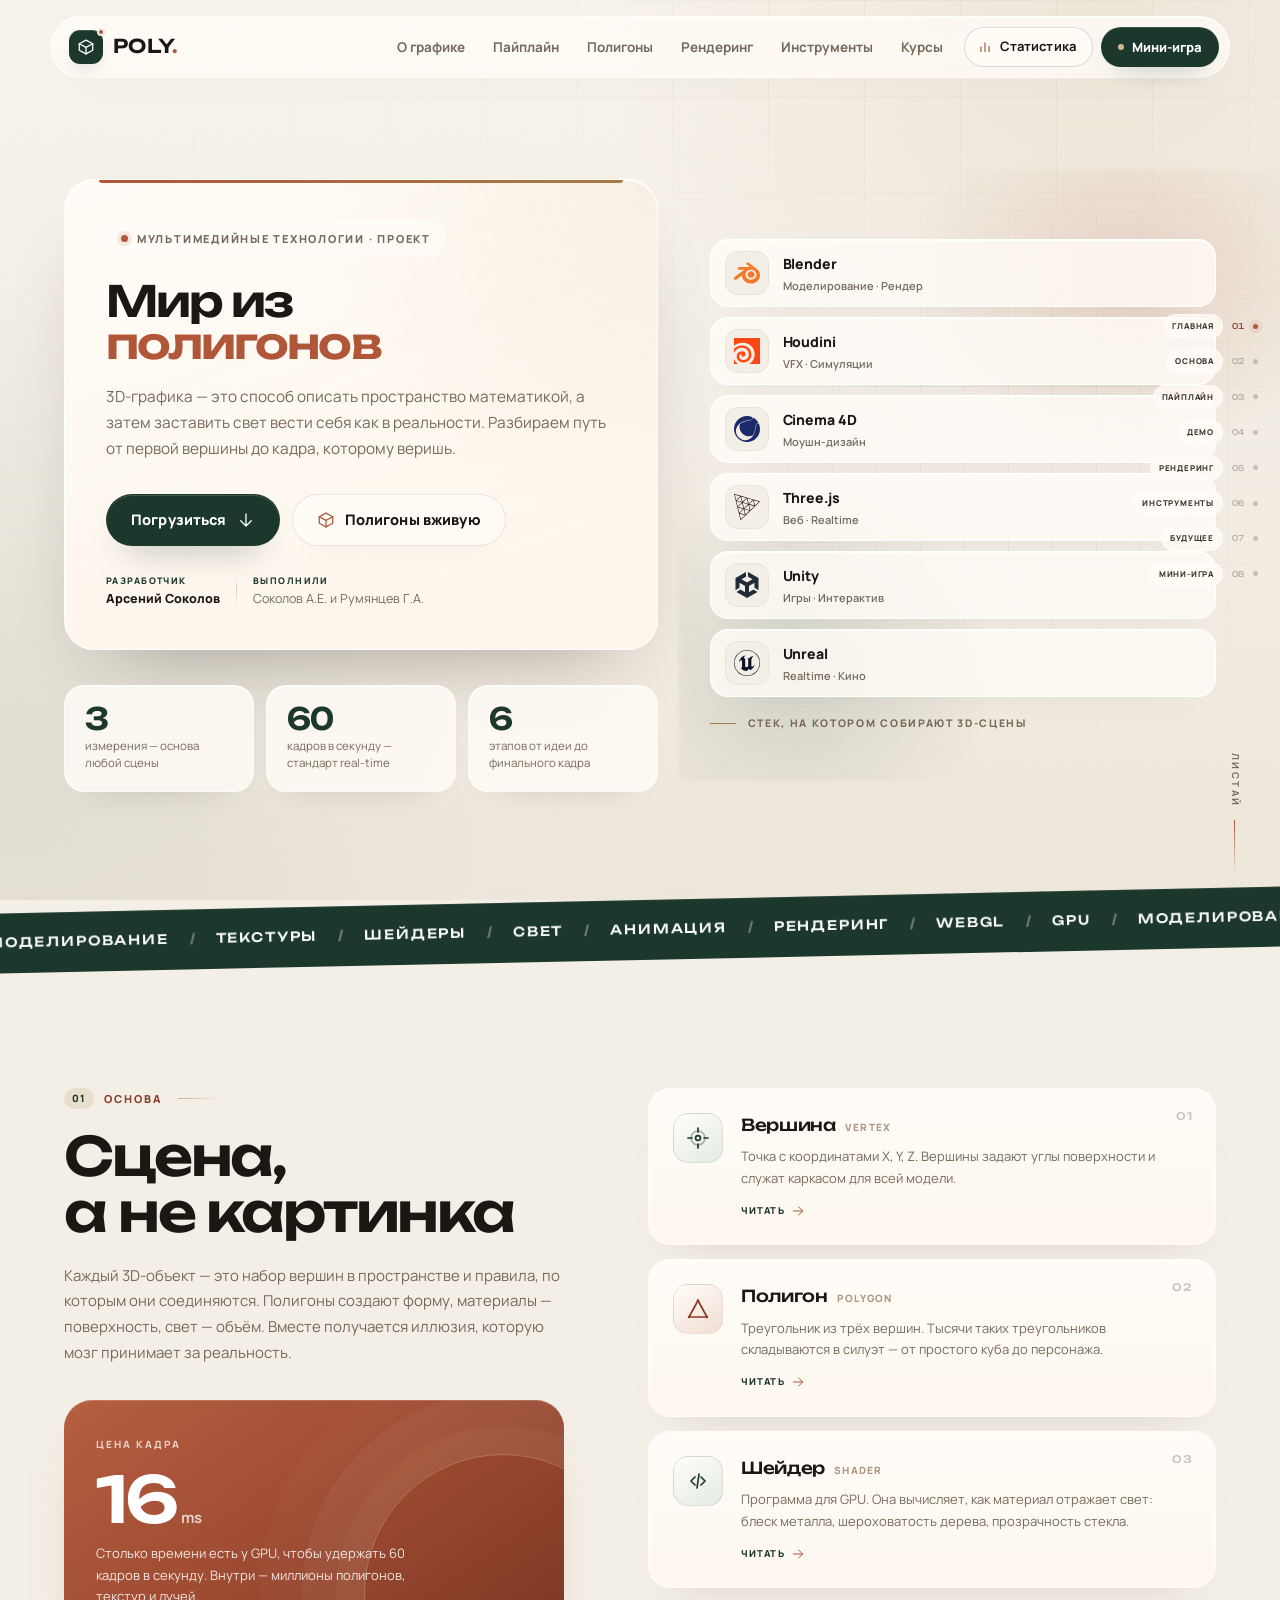
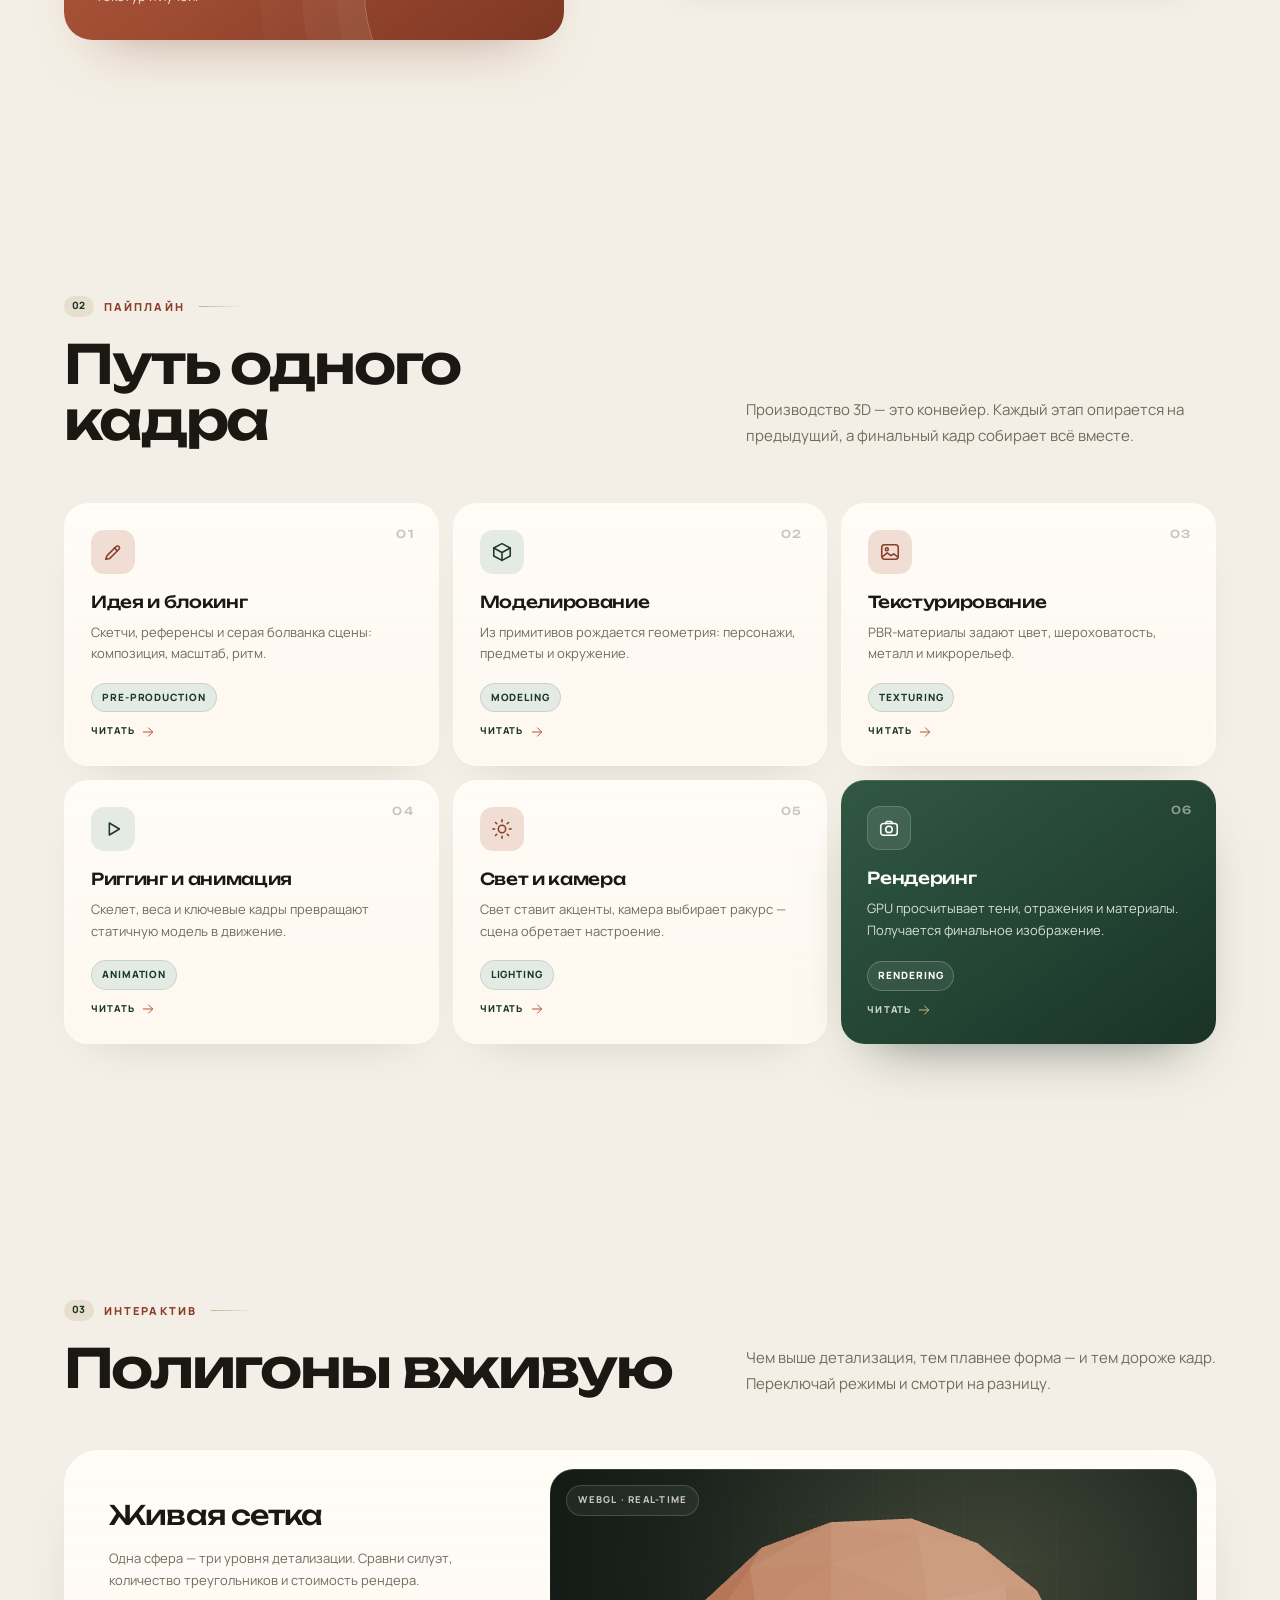
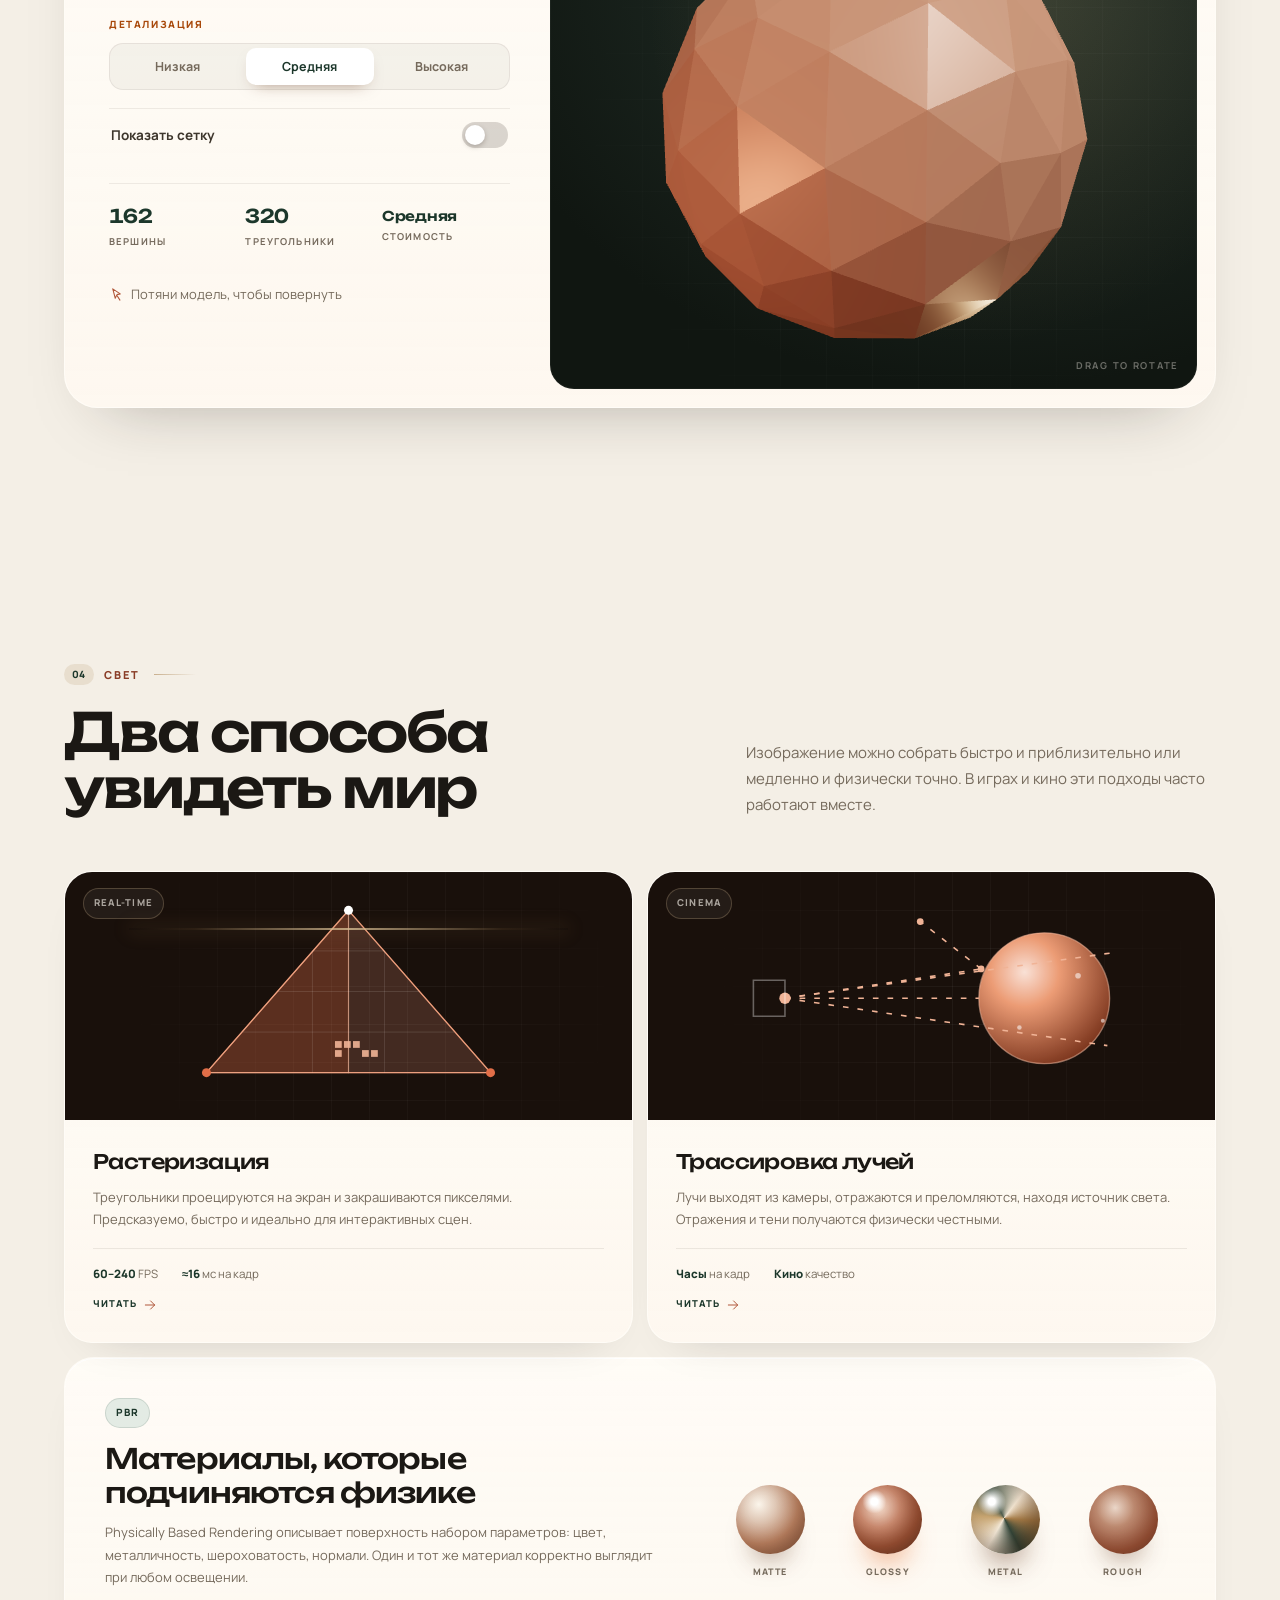
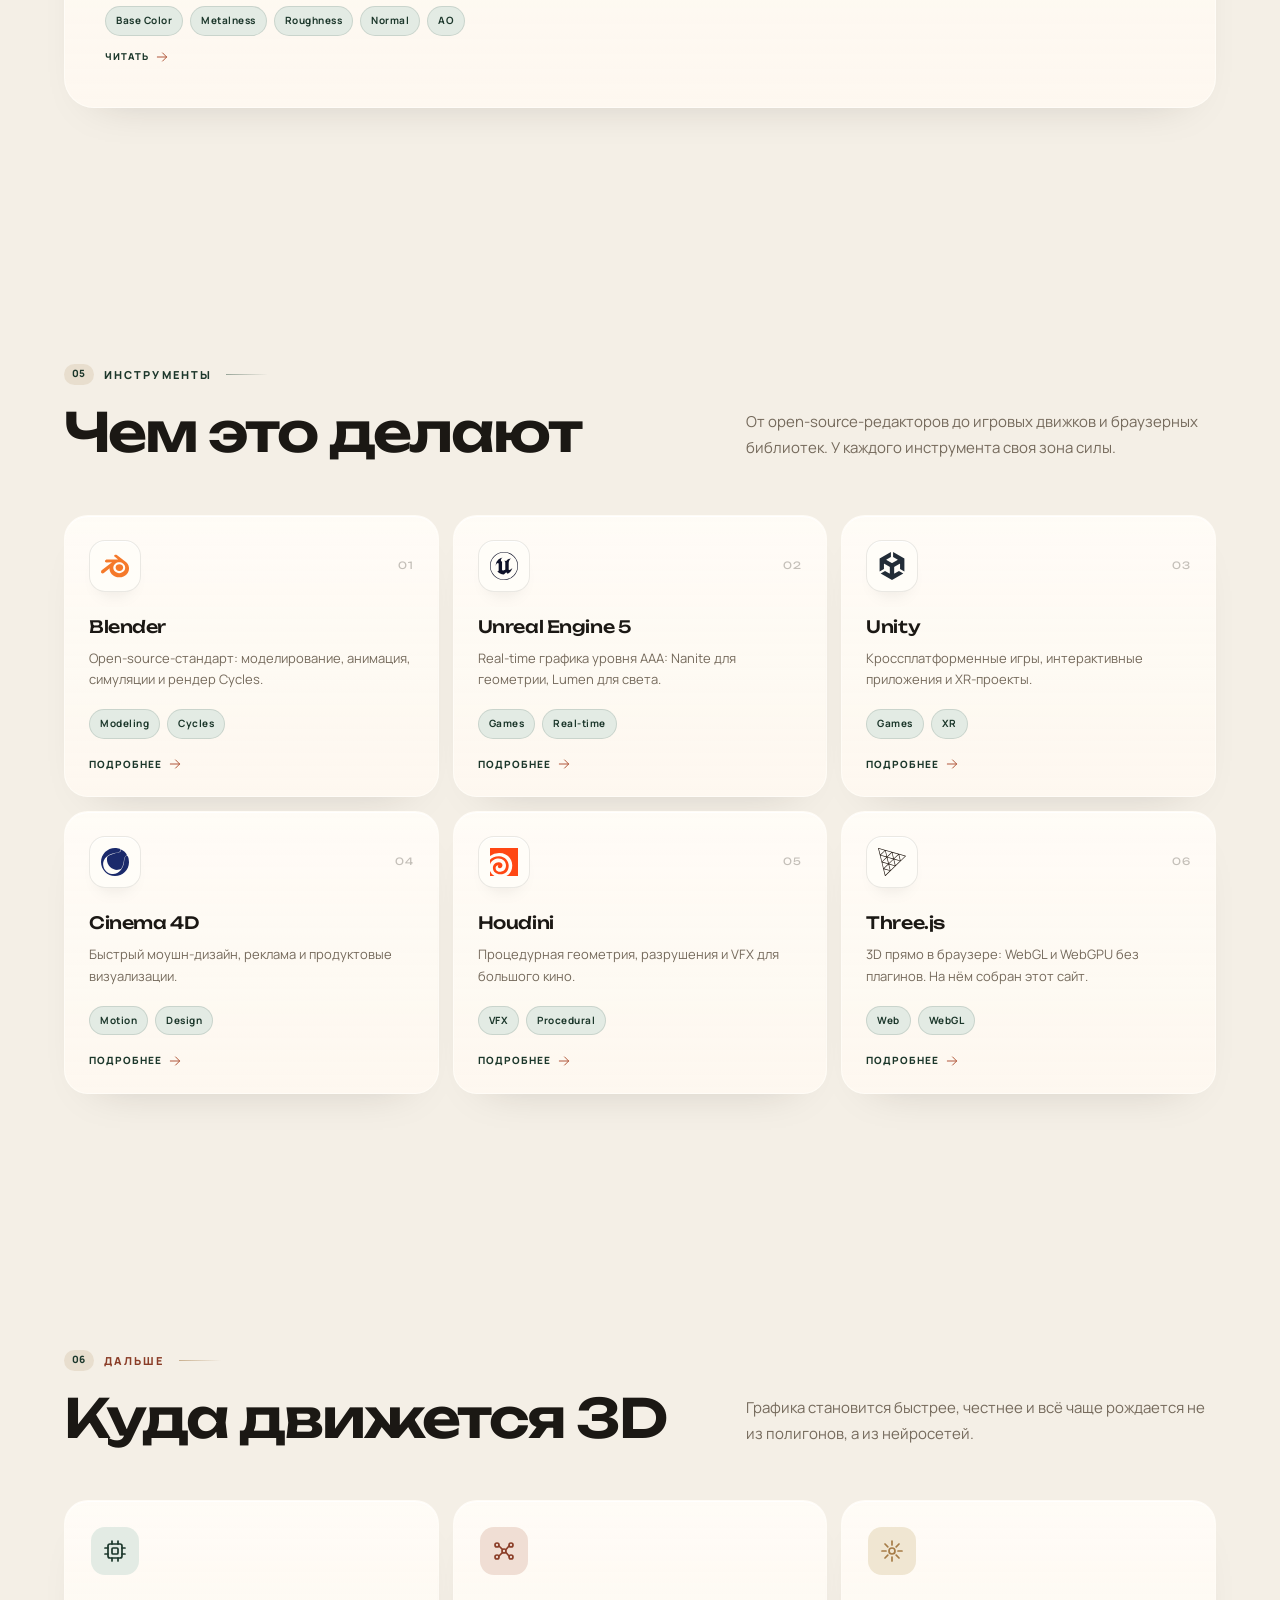
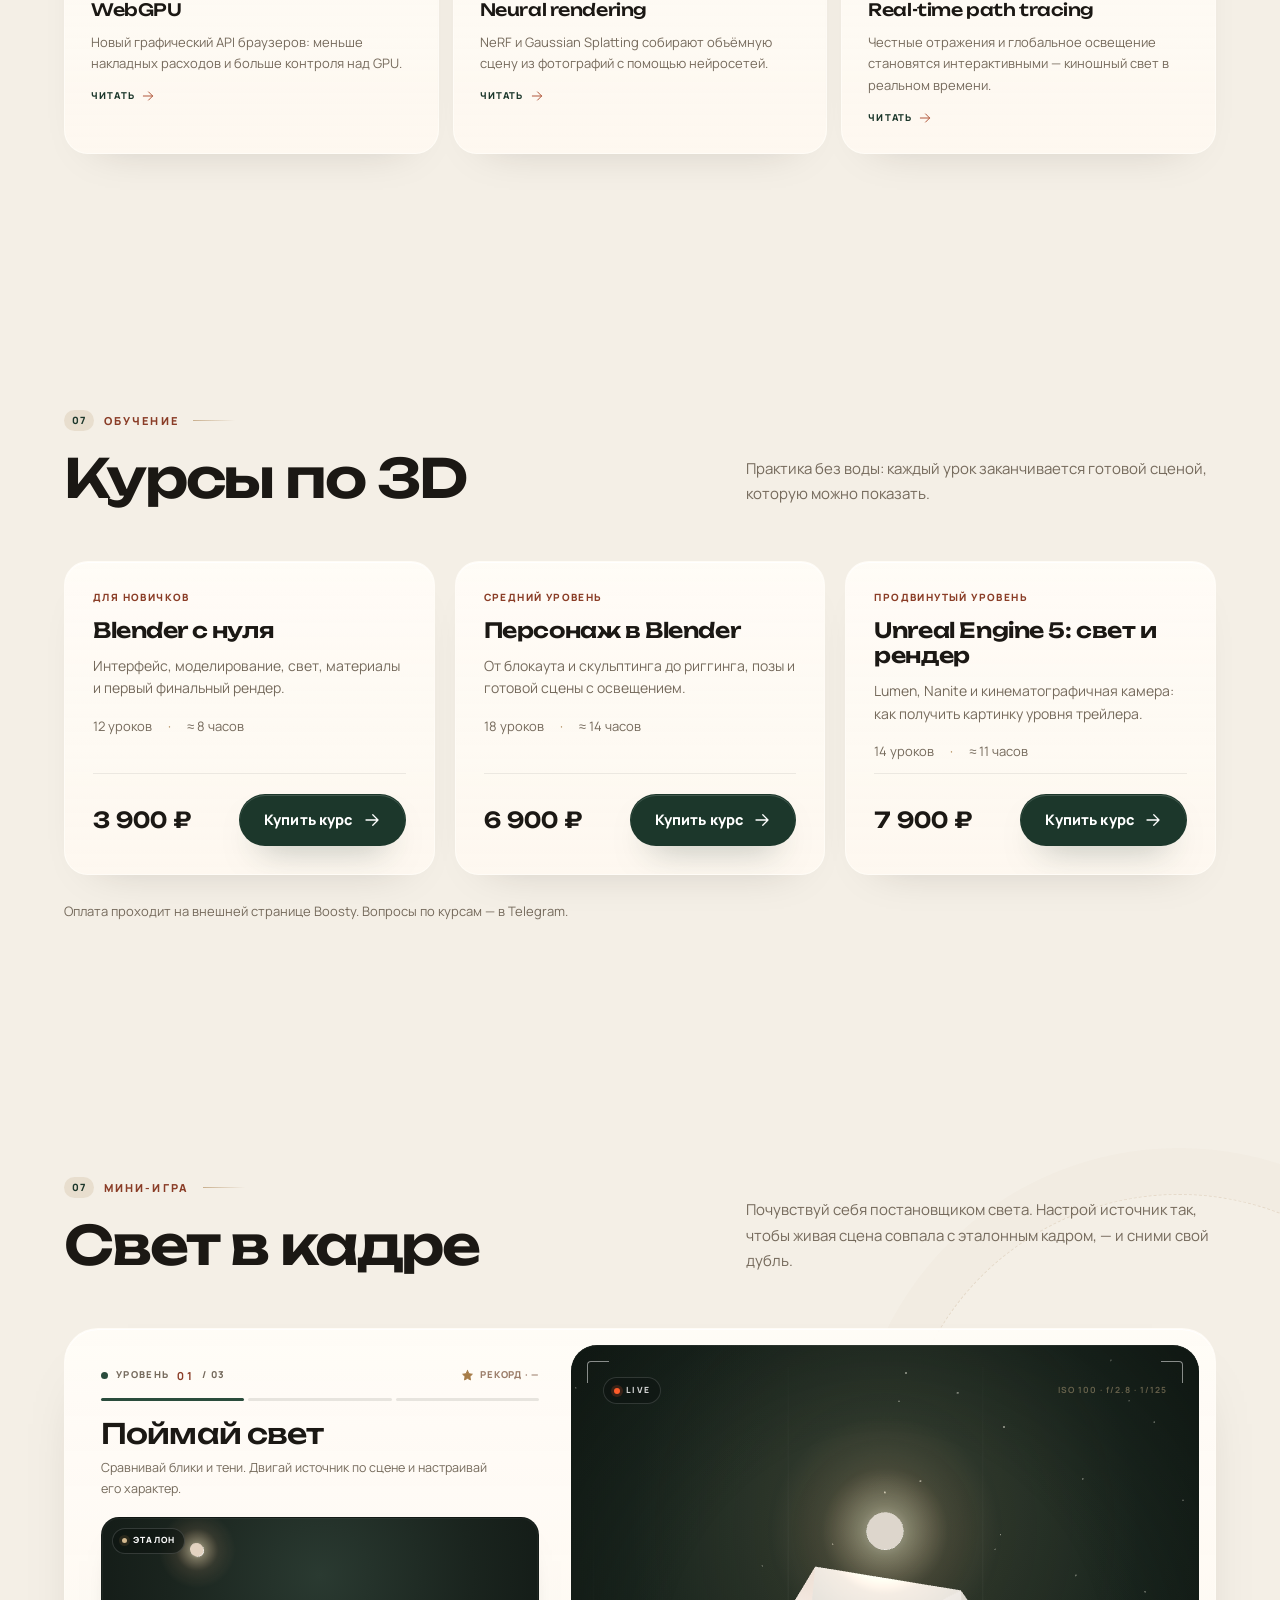
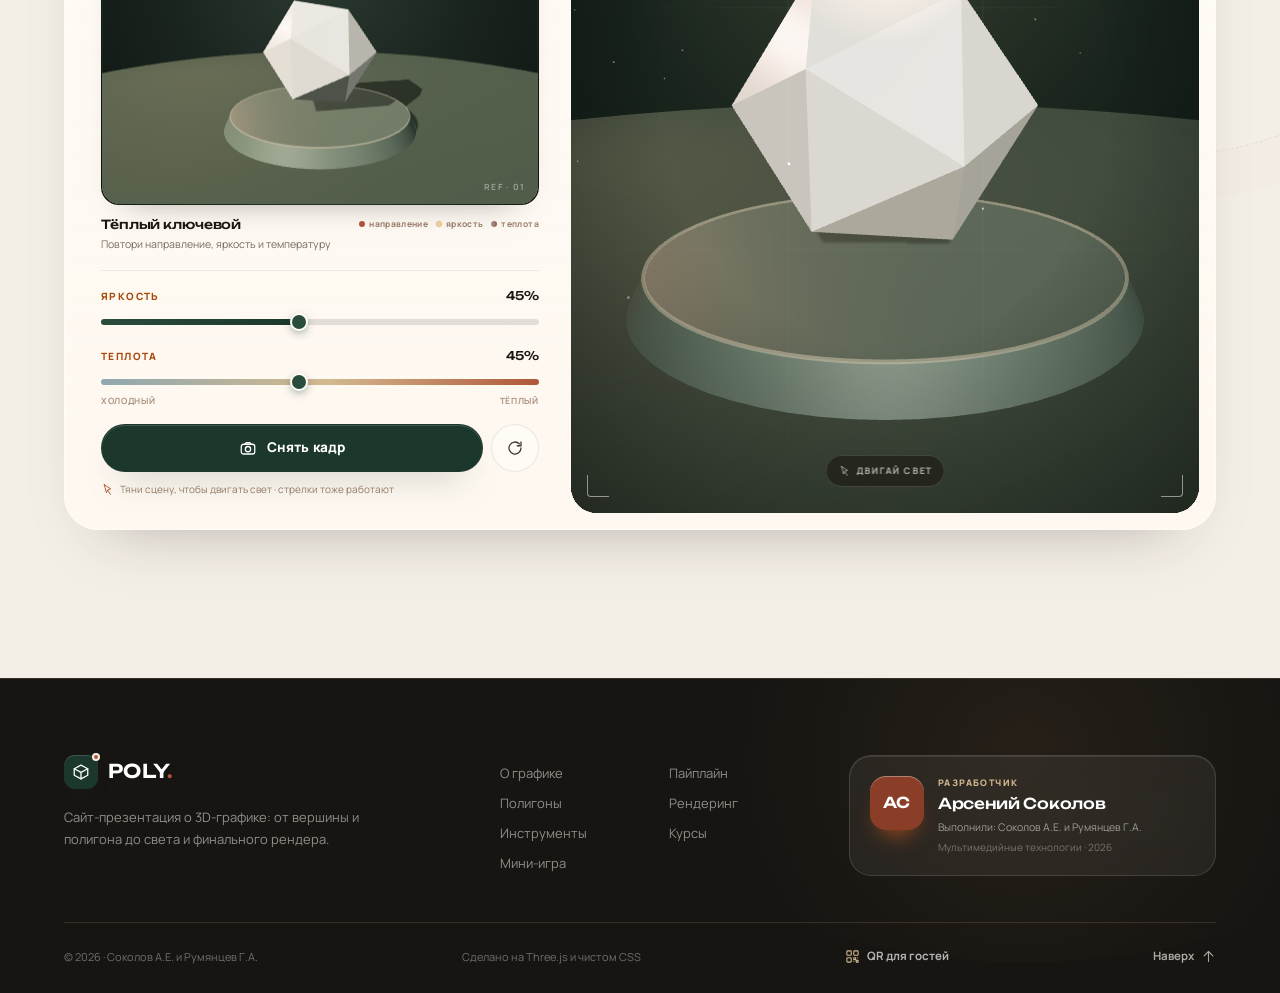
==== commit e3058597: "Redesign hero: framed text panel and 3D-tool constellation instead of background scene" ====
--- a/index.html
+++ b/index.html
@@ -78,8 +78,6 @@
   </svg>
 
   <div class="page-bg" aria-hidden="true"></div>
-  <canvas id="bg-canvas" aria-hidden="true"></canvas>
-  <div class="scene-glow" aria-hidden="true"></div>
   <div class="scroll-progress" aria-hidden="true"><span id="scroll-progress-bar"></span></div>
 
   <header class="site-header" id="top">
@@ -113,54 +111,106 @@
   <main id="main">
     <section class="hero" id="hero" aria-labelledby="hero-title">
       <div class="container hero-container">
-        <div class="hero-copy" id="hero-copy">
-          <p class="eyebrow reveal" data-delay="80"><span class="eyebrow-dot" aria-hidden="true"></span>Мультимедийные технологии · проект</p>
-
-          <h1 class="hero-title" id="hero-title">
-            <span class="hero-line"><span>Мир из</span></span>
-            <span class="hero-line"><span class="accent">полигонов</span></span>
-          </h1>
-
-          <p class="hero-lead reveal" data-delay="260">3D-графика — это способ описать пространство математикой, а затем заставить свет вести себя как в реальности. Разбираем путь от первой вершины до кадра, которому веришь.</p>
-
-          <div class="hero-actions reveal" data-delay="340">
-            <a class="btn btn-primary" href="#about">
-              Погрузиться
-              <svg class="icon" aria-hidden="true"><use href="#i-arrow-down"></use></svg>
+        <div class="hero-main">
+          <div class="hero-copy hero-panel" id="hero-copy">
+            <p class="eyebrow reveal" data-delay="80"><span class="eyebrow-dot" aria-hidden="true"></span>Мультимедийные технологии · проект</p>
+
+            <h1 class="hero-title" id="hero-title">
+              <span class="hero-line"><span>Мир из</span></span>
+              <span class="hero-line"><span class="accent">полигонов</span></span>
+            </h1>
+
+            <p class="hero-lead reveal" data-delay="260">3D-графика — это способ описать пространство математикой, а затем заставить свет вести себя как в реальности. Разбираем путь от первой вершины до кадра, которому веришь.</p>
+
+            <div class="hero-actions reveal" data-delay="340">
+              <a class="btn btn-primary" href="#about">
+                Погрузиться
+                <svg class="icon" aria-hidden="true"><use href="#i-arrow-down"></use></svg>
+              </a>
+              <a class="btn btn-glass" href="#demo">
+                <svg class="icon" aria-hidden="true"><use href="#i-cube"></use></svg>
+                Полигоны вживую
+              </a>
+            </div>
+
+            <div class="hero-credit reveal" data-delay="420">
+              <div class="hero-credit-item">
+                <span class="hero-credit-label">Разработчик</span>
+                <strong>Арсений Соколов</strong>
+              </div>
+              <span class="hero-credit-sep" aria-hidden="true"></span>
+              <div class="hero-credit-item">
+                <span class="hero-credit-label">Выполнили</span>
+                <span>Соколов А.Е. и Румянцев Г.А.</span>
+              </div>
+            </div>
+          </div>
+
+          <div class="hero-stats">
+            <div class="stat glass reveal" data-delay="200">
+              <span class="stat-value" data-count="3">3</span>
+              <span class="stat-label">измерения — основа любой сцены</span>
+            </div>
+            <div class="stat glass reveal" data-delay="280">
+              <span class="stat-value" data-count="60">60</span>
+              <span class="stat-label">кадров в секунду — стандарт real-time</span>
+            </div>
+            <div class="stat glass reveal" data-delay="360">
+              <span class="stat-value" data-count="6">6</span>
+              <span class="stat-label">этапов от идеи до финального кадра</span>
+            </div>
+          </div>
+        </div>
+
+        <aside class="hero-visual reveal" data-delay="200" aria-label="Инструменты 3D-графики">
+          <div class="hero-visual-glow" aria-hidden="true"></div>
+          <div class="hero-visual-grid" aria-hidden="true"></div>
+          <div class="tool-rack">
+            <a class="tool-chip" href="tool-blender.html" style="--chip-delay:0ms">
+              <span class="tool-chip-logo"><img src="assets/tools/blender.svg" alt="" loading="lazy"></span>
+              <span class="tool-chip-body">
+                <span class="tool-chip-name">Blender</span>
+                <span class="tool-chip-tag">Моделирование · Рендер</span>
+              </span>
             </a>
-            <a class="btn btn-glass" href="#demo">
-              <svg class="icon" aria-hidden="true"><use href="#i-cube"></use></svg>
-              Полигоны вживую
+            <a class="tool-chip" href="tool-houdini.html" style="--chip-delay:60ms">
+              <span class="tool-chip-logo"><img src="assets/tools/houdini.svg" alt="" loading="lazy"></span>
+              <span class="tool-chip-body">
+                <span class="tool-chip-name">Houdini</span>
+                <span class="tool-chip-tag">VFX · Симуляции</span>
+              </span>
             </a>
-          </div>
-
-          <div class="hero-credit reveal" data-delay="420">
-            <div class="hero-credit-item">
-              <span class="hero-credit-label">Разработчик</span>
-              <strong>Арсений Соколов</strong>
-            </div>
-            <span class="hero-credit-sep" aria-hidden="true"></span>
-            <div class="hero-credit-item">
-              <span class="hero-credit-label">Выполнили</span>
-              <span>Соколов А.Е. и Румянцев Г.А.</span>
-            </div>
-          </div>
-        </div>
-
-        <div class="hero-stats">
-          <div class="stat glass reveal" data-delay="200">
-            <span class="stat-value" data-count="3">3</span>
-            <span class="stat-label">измерения — основа любой сцены</span>
-          </div>
-          <div class="stat glass reveal" data-delay="280">
-            <span class="stat-value" data-count="60">60</span>
-            <span class="stat-label">кадров в секунду — стандарт real-time</span>
-          </div>
-          <div class="stat glass reveal" data-delay="360">
-            <span class="stat-value" data-count="6">6</span>
-            <span class="stat-label">этапов от идеи до финального кадра</span>
-          </div>
-        </div>
+            <a class="tool-chip" href="tool-cinema4d.html" style="--chip-delay:120ms">
+              <span class="tool-chip-logo"><img src="assets/tools/cinema4d.svg" alt="" loading="lazy"></span>
+              <span class="tool-chip-body">
+                <span class="tool-chip-name">Cinema 4D</span>
+                <span class="tool-chip-tag">Моушн-дизайн</span>
+              </span>
+            </a>
+            <a class="tool-chip" href="tool-threejs.html" style="--chip-delay:180ms">
+              <span class="tool-chip-logo"><img src="assets/tools/threedotjs.svg" alt="" loading="lazy"></span>
+              <span class="tool-chip-body">
+                <span class="tool-chip-name">Three.js</span>
+                <span class="tool-chip-tag">Веб · Realtime</span>
+              </span>
+            </a>
+            <a class="tool-chip" href="tool-unity.html" style="--chip-delay:240ms">
+              <span class="tool-chip-logo"><img src="assets/tools/unity.svg" alt="" loading="lazy"></span>
+              <span class="tool-chip-body">
+                <span class="tool-chip-name">Unity</span>
+                <span class="tool-chip-tag">Игры · Интерактив</span>
+              </span>
+            </a>
+            <a class="tool-chip" href="tool-unreal.html" style="--chip-delay:300ms">
+              <span class="tool-chip-logo"><img src="assets/tools/unrealengine.svg" alt="" loading="lazy"></span>
+              <span class="tool-chip-body">
+                <span class="tool-chip-name">Unreal</span>
+                <span class="tool-chip-tag">Realtime · Кино</span>
+              </span>
+            </a>
+          </div>
+          <p class="hero-visual-note">Стек, на котором собирают 3D-сцены</p>
+        </aside>
 
         <p class="hero-visits" data-visit-counter hidden aria-live="polite">
           <svg class="icon" aria-hidden="true"><use href="#i-eye"></use></svg>
@@ -864,7 +914,6 @@
   <script src="vendor/firebase-app-compat.js"></script>
   <script src="vendor/firebase-database-compat.js"></script>
   <script src="js/backend.js"></script>
-  <script src="js/scene.js"></script>
   <script src="js/demo.js"></script>
   <script src="js/game.js"></script>
   <script src="js/visits.js"></script>
--- a/css/site-ui.css
+++ b/css/site-ui.css
@@ -440,19 +440,93 @@
 /* ---------- nav: stats button ---------- */
 
 button.nav-stats {
+  position: relative;
   display: inline-flex;
   align-items: center;
-  gap: 7px;
-  background: none;
-  border: 0;
-  color: inherit;
+  justify-content: center;
+  flex: 0 0 auto;
+  gap: 8px;
+  height: 40px;
+  margin-left: 6px;
+  padding: 0 16px 0 13px;
+  border: 1px solid rgba(27, 24, 20, 0.14);
+  border-radius: 999px;
+  background: rgba(255, 252, 247, 0.72);
+  color: var(--ink, #1b1814);
+  font: 700 13px/1 var(--font-body, 'Manrope', Arial, sans-serif);
+  letter-spacing: 0.01em;
+  white-space: nowrap;
   cursor: pointer;
+  box-shadow: inset 0 1px 0 #fff, 0 10px 22px -20px rgba(27, 24, 20, 0.55);
+  transition:
+    background-color 180ms ease,
+    border-color 180ms ease,
+    color 180ms ease,
+    transform 180ms var(--ease-out, ease);
 }
 
 button.nav-stats .icon {
-  width: 15px;
-  height: 15px;
-  color: var(--orange, #b05639);
+  width: 14px;
+  height: 14px;
+  color: var(--orange-deep, #8a3d27);
+  transition: color 180ms ease;
+}
+
+button.nav-stats:hover,
+button.nav-stats:focus-visible {
+  border-color: var(--teal-deep, #1c372b);
+  background: var(--teal-deep, #1c372b);
+  color: #fffcf7;
+  transform: translateY(-1px);
+}
+
+button.nav-stats:hover .icon,
+button.nav-stats:focus-visible .icon {
+  color: var(--brass-soft, #d3b98f);
+}
+
+button.nav-stats:focus-visible {
+  outline: 2px solid var(--orange, #b05639);
+  outline-offset: 3px;
+}
+
+button.nav-stats:active {
+  border-color: var(--teal-deep, #1c372b);
+  background: var(--teal-deep, #1c372b);
+  color: #fffcf7;
+  transform: translateY(0);
+}
+
+button.nav-stats:active .icon {
+  color: var(--brass-soft, #d3b98f);
+}
+
+@media (min-width: 981px) and (max-width: 1180px) {
+  button.nav-stats {
+    gap: 6px;
+    margin-left: 3px;
+    padding: 0 12px;
+    font-size: 12px;
+  }
+}
+
+@media (max-width: 980px) {
+  button.nav-stats {
+    width: 100%;
+    height: auto;
+    margin: 8px 0 0;
+    padding: 13px 16px;
+    border-color: rgba(166, 124, 71, 0.38);
+    border-radius: 14px;
+    background: #fffaf3;
+    box-shadow: inset 0 1px 0 #fff, 0 14px 28px -26px rgba(27, 24, 20, 0.5);
+    font-size: 14px;
+  }
+
+  button.nav-stats .icon {
+    width: 15px;
+    height: 15px;
+  }
 }
 
 /* ---------- stats dialog ---------- */
@@ -740,3 +814,237 @@
   }
 }
 
+/* ---------- hero: editorial panel + tool constellation ---------- */
+
+.hero-container {
+  display: grid;
+  grid-template-columns: minmax(0, 1.08fr) minmax(0, 0.92fr);
+  gap: clamp(28px, 4vw, 60px);
+  align-items: center;
+}
+
+.hero-main {
+  min-width: 0;
+}
+
+.hero-panel {
+  position: relative;
+  padding: clamp(26px, 3.2vw, 44px);
+  border: 1px solid rgba(255, 255, 255, 0.96);
+  border-radius: 30px;
+  background:
+    radial-gradient(circle at 100% 0%, rgba(166, 124, 71, 0.09), transparent 46%),
+    linear-gradient(160deg, rgba(255, 252, 247, 0.96), rgba(255, 246, 235, 0.9));
+  box-shadow: 0 40px 80px -48px rgba(32, 27, 21, 0.42), inset 0 1px 0 #fff;
+}
+
+.hero-panel::before {
+  content: "";
+  position: absolute;
+  top: 0;
+  left: 34px;
+  right: 34px;
+  height: 3px;
+  border-radius: 0 0 999px 999px;
+  background: linear-gradient(90deg, var(--orange, #b05639), var(--brass, #a67c47));
+}
+
+.hero-panel .hero-title {
+  font-size: clamp(2.4rem, 3.35vw, 3.5rem);
+  margin: 24px 0 20px;
+}
+
+.hero-main .hero-stats {
+  max-width: none;
+  margin-top: clamp(22px, 4vh, 34px);
+}
+
+/* visual column */
+
+.hero-visual {
+  position: relative;
+  min-width: 0;
+  display: flex;
+  flex-direction: column;
+  gap: 18px;
+}
+
+.hero-visual-glow {
+  position: absolute;
+  inset: -14% -18% -10% -6%;
+  z-index: -1;
+  pointer-events: none;
+  background:
+    radial-gradient(52% 42% at 72% 18%, rgba(176, 86, 57, 0.16), transparent 68%),
+    radial-gradient(46% 44% at 18% 82%, rgba(42, 76, 60, 0.14), transparent 70%);
+  filter: blur(2px);
+}
+
+.hero-visual-grid {
+  position: absolute;
+  inset: -6% -10% -6% -2%;
+  z-index: -1;
+  pointer-events: none;
+  background-image:
+    linear-gradient(rgba(27, 24, 20, 0.05) 1px, transparent 1px),
+    linear-gradient(90deg, rgba(27, 24, 20, 0.05) 1px, transparent 1px);
+  background-size: 44px 44px;
+  -webkit-mask-image: radial-gradient(ellipse 78% 78% at 58% 42%, #000 20%, transparent 74%);
+  mask-image: radial-gradient(ellipse 78% 78% at 58% 42%, #000 20%, transparent 74%);
+}
+
+.tool-rack {
+  display: grid;
+  gap: 10px;
+}
+
+.tool-chip {
+  display: flex;
+  align-items: center;
+  gap: 14px;
+  padding: 11px 14px;
+  border: 1px solid rgba(255, 255, 255, 0.92);
+  border-radius: 18px;
+  background: rgba(255, 252, 247, 0.8);
+  box-shadow: 0 18px 36px -32px rgba(32, 27, 21, 0.34), inset 0 1px 0 #fff;
+  color: inherit;
+  text-decoration: none;
+  transition: border-color 200ms ease, background-color 200ms ease, box-shadow 200ms ease;
+  animation: toolFloat 6.5s ease-in-out infinite;
+  animation-delay: var(--chip-delay, 0ms);
+}
+
+.tool-chip:hover,
+.tool-chip:focus-visible {
+  border-color: rgba(166, 124, 71, 0.5);
+  background: #fffdf9;
+  box-shadow: 0 24px 44px -30px rgba(32, 27, 21, 0.42), inset 0 1px 0 #fff;
+}
+
+.tool-chip:focus-visible {
+  outline: 2px solid var(--orange, #b05639);
+  outline-offset: 2px;
+}
+
+.tool-chip-logo {
+  display: grid;
+  place-items: center;
+  flex: 0 0 auto;
+  width: 44px;
+  height: 44px;
+  border-radius: 13px;
+  background: #f4efe6;
+  border: 1px solid rgba(27, 24, 20, 0.05);
+  transition: transform 200ms var(--ease-out, ease);
+}
+
+.tool-chip:hover .tool-chip-logo {
+  transform: scale(1.06);
+}
+
+.tool-chip-logo img {
+  width: 26px;
+  height: 26px;
+  display: block;
+}
+
+.tool-chip-body {
+  display: grid;
+  gap: 2px;
+  min-width: 0;
+}
+
+.tool-chip-name {
+  font-size: 14px;
+  font-weight: 800;
+  color: var(--ink, #1b1814);
+  letter-spacing: -0.01em;
+}
+
+.tool-chip-tag {
+  font-size: 11px;
+  font-weight: 600;
+  color: var(--muted, #756a5c);
+}
+
+.hero-visual-note {
+  display: flex;
+  align-items: center;
+  gap: 12px;
+  margin: 0;
+  color: var(--muted, #756a5c);
+  font-size: 10.5px;
+  font-weight: 800;
+  letter-spacing: 0.16em;
+  text-transform: uppercase;
+}
+
+.hero-visual-note::before {
+  content: "";
+  width: 26px;
+  height: 1px;
+  background: var(--brass, #a67c47);
+}
+
+@keyframes toolFloat {
+  0%, 100% { transform: translateY(0); }
+  50% { transform: translateY(-5px); }
+}
+
+@media (max-width: 1080px) {
+  .hero-container {
+    grid-template-columns: minmax(0, 1fr) minmax(0, 0.82fr);
+    gap: 28px;
+  }
+
+  .tool-chip-tag {
+    display: none;
+  }
+
+  .tool-chip {
+    padding: 11px 12px;
+  }
+}
+
+@media (max-width: 981px) {
+  .hero-container {
+    grid-template-columns: minmax(0, 1fr);
+  }
+
+  .hero-visual {
+    display: none;
+  }
+}
+
+@media (max-width: 760px) {
+  .hero-panel {
+    padding: 24px 22px;
+    border-radius: 24px;
+  }
+
+  .hero-panel::before {
+    left: 24px;
+    right: 24px;
+  }
+
+  .hero-panel .hero-title {
+    font-size: clamp(2.2rem, 9.6vw, 3.1rem);
+  }
+}
+
+@media (max-width: 359px) {
+  .hero-panel {
+    padding: 22px 18px;
+  }
+
+  .hero-panel .hero-title {
+    font-size: 8.6vw;
+  }
+}
+
+@media (prefers-reduced-motion: reduce) {
+  .tool-chip {
+    animation: none;
+  }
+}
+
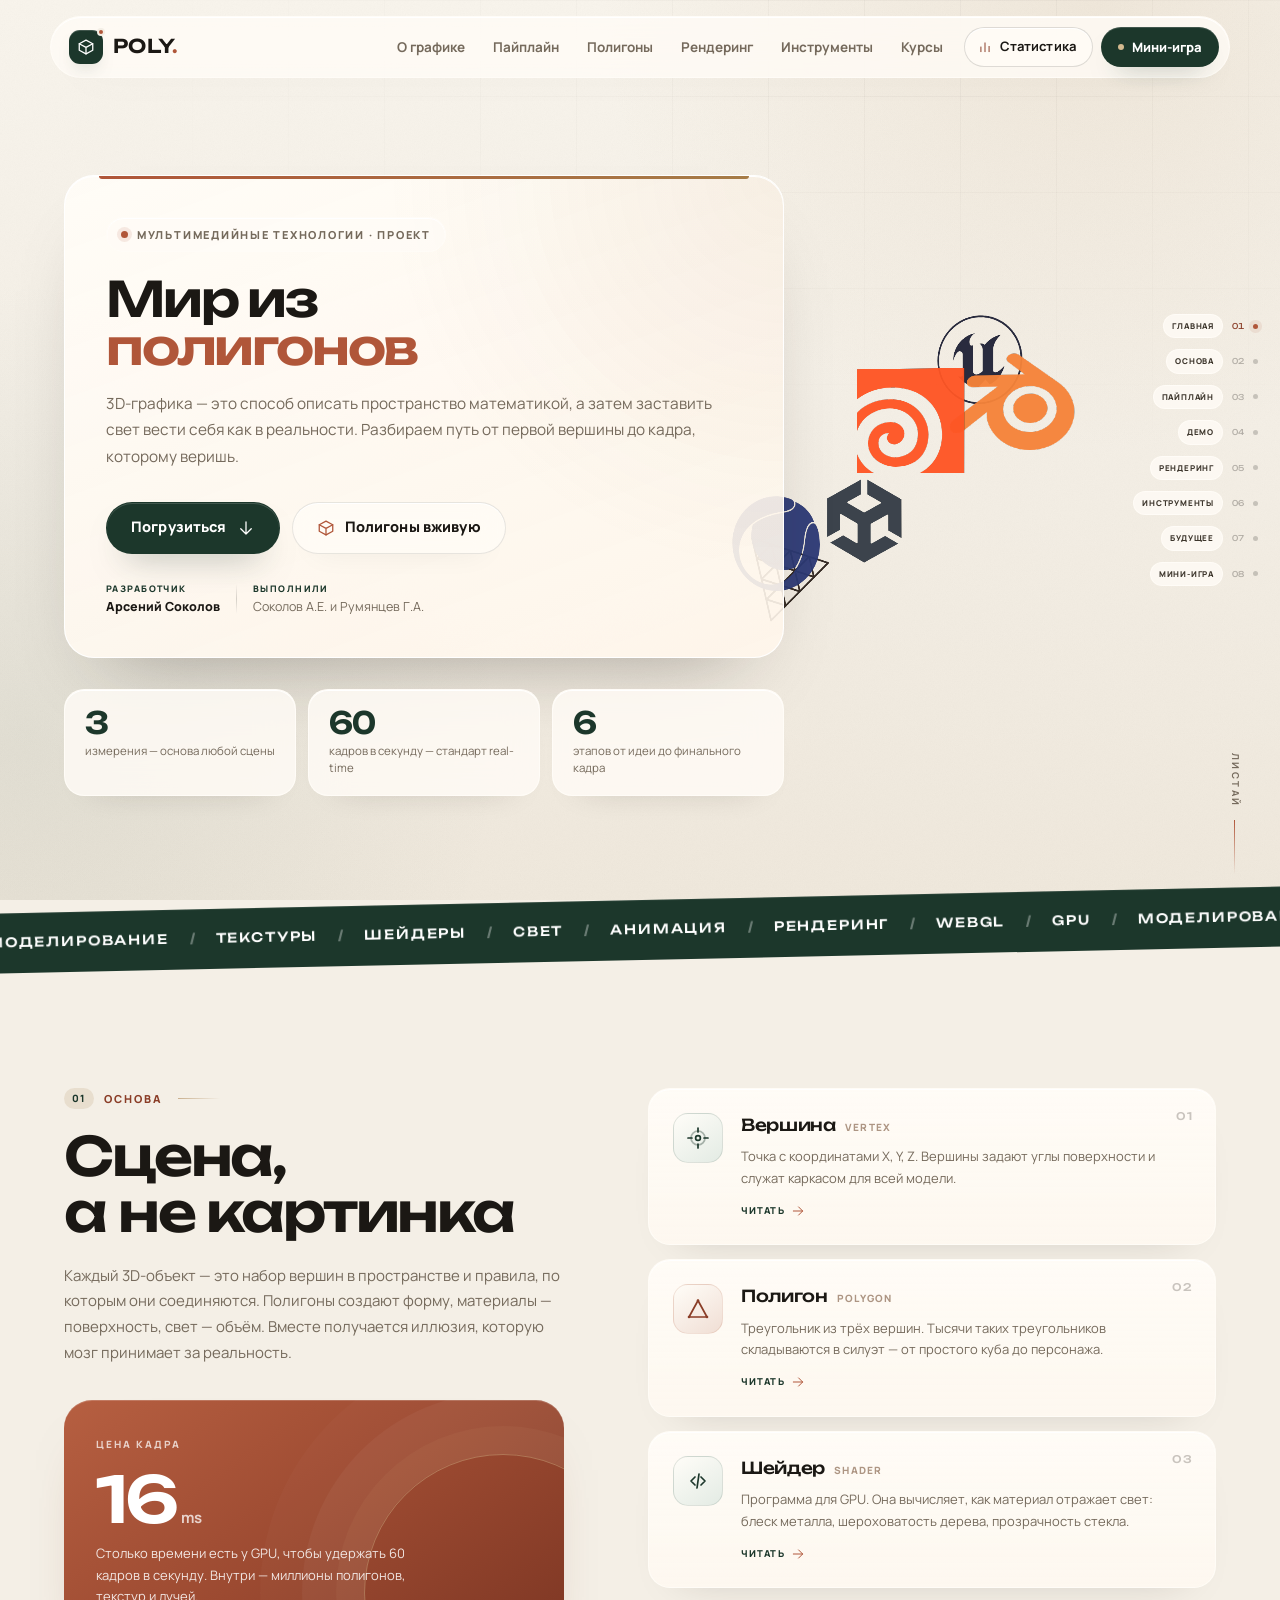
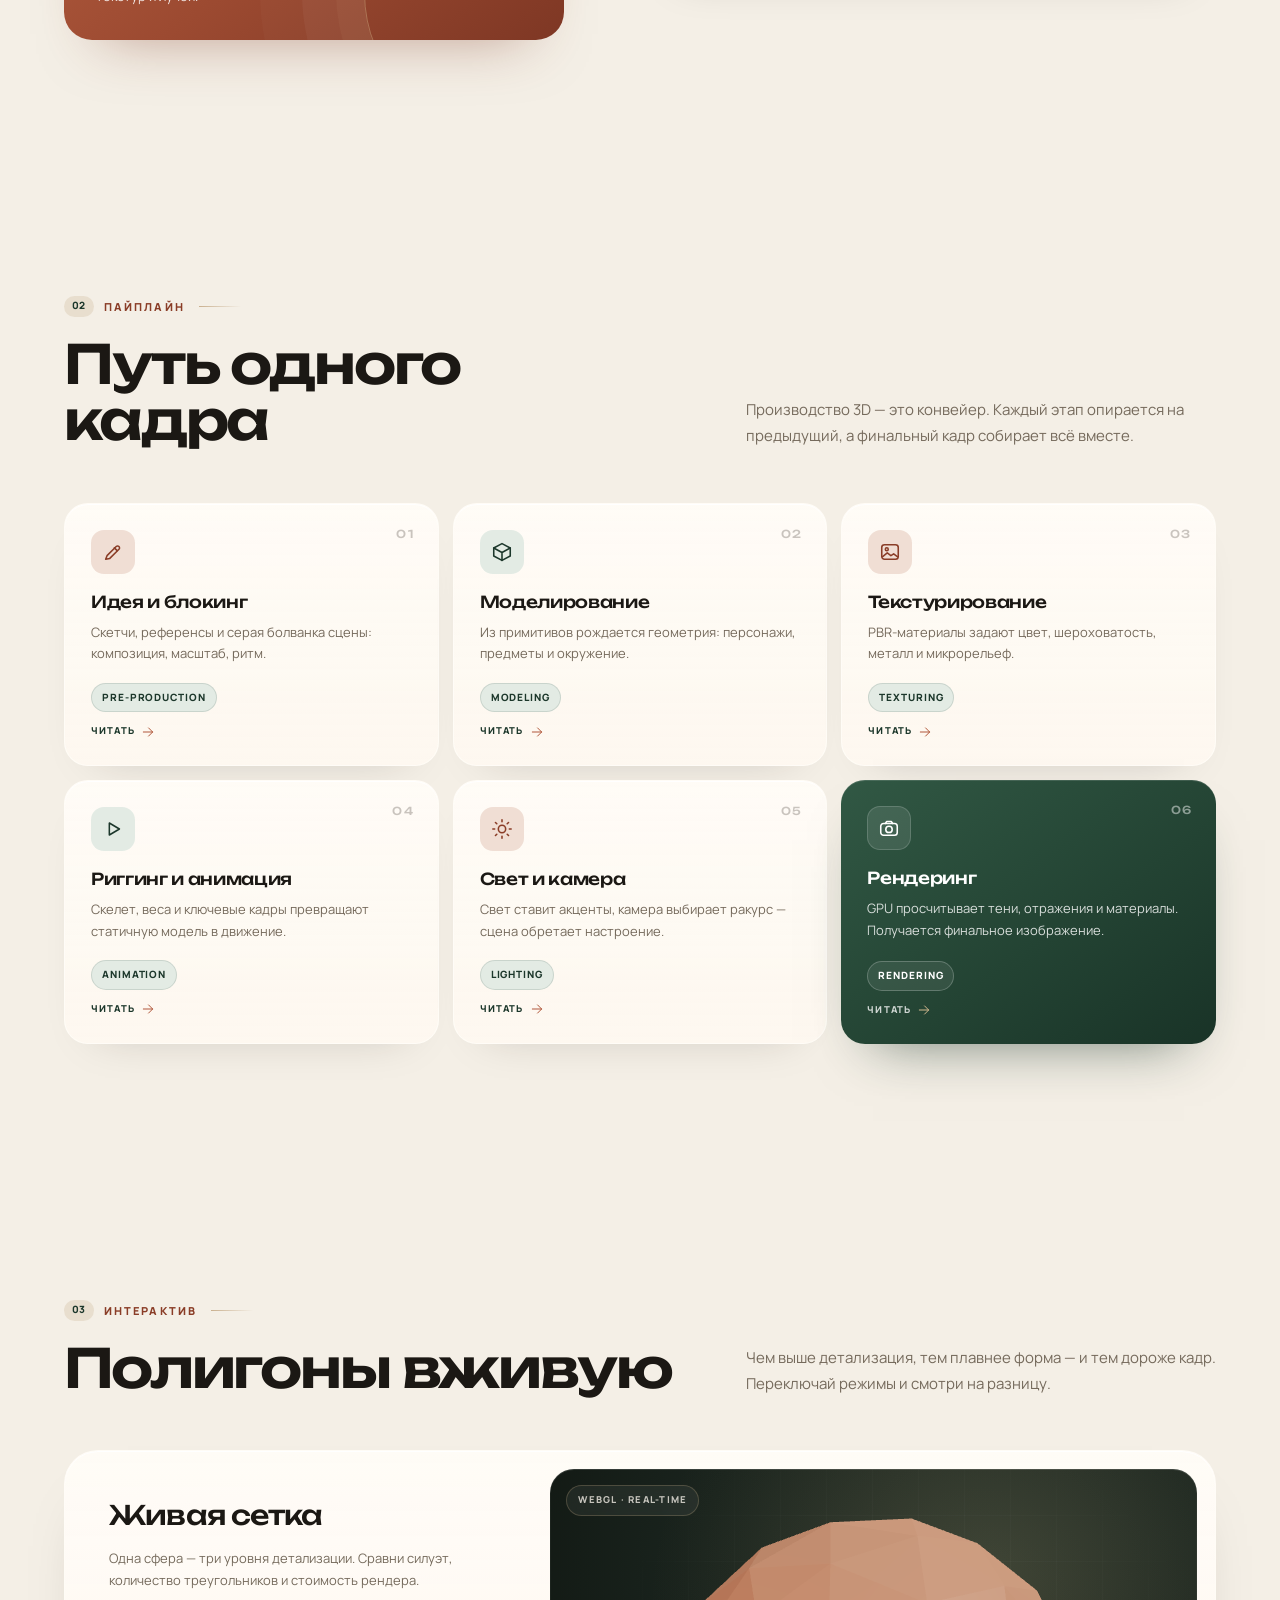
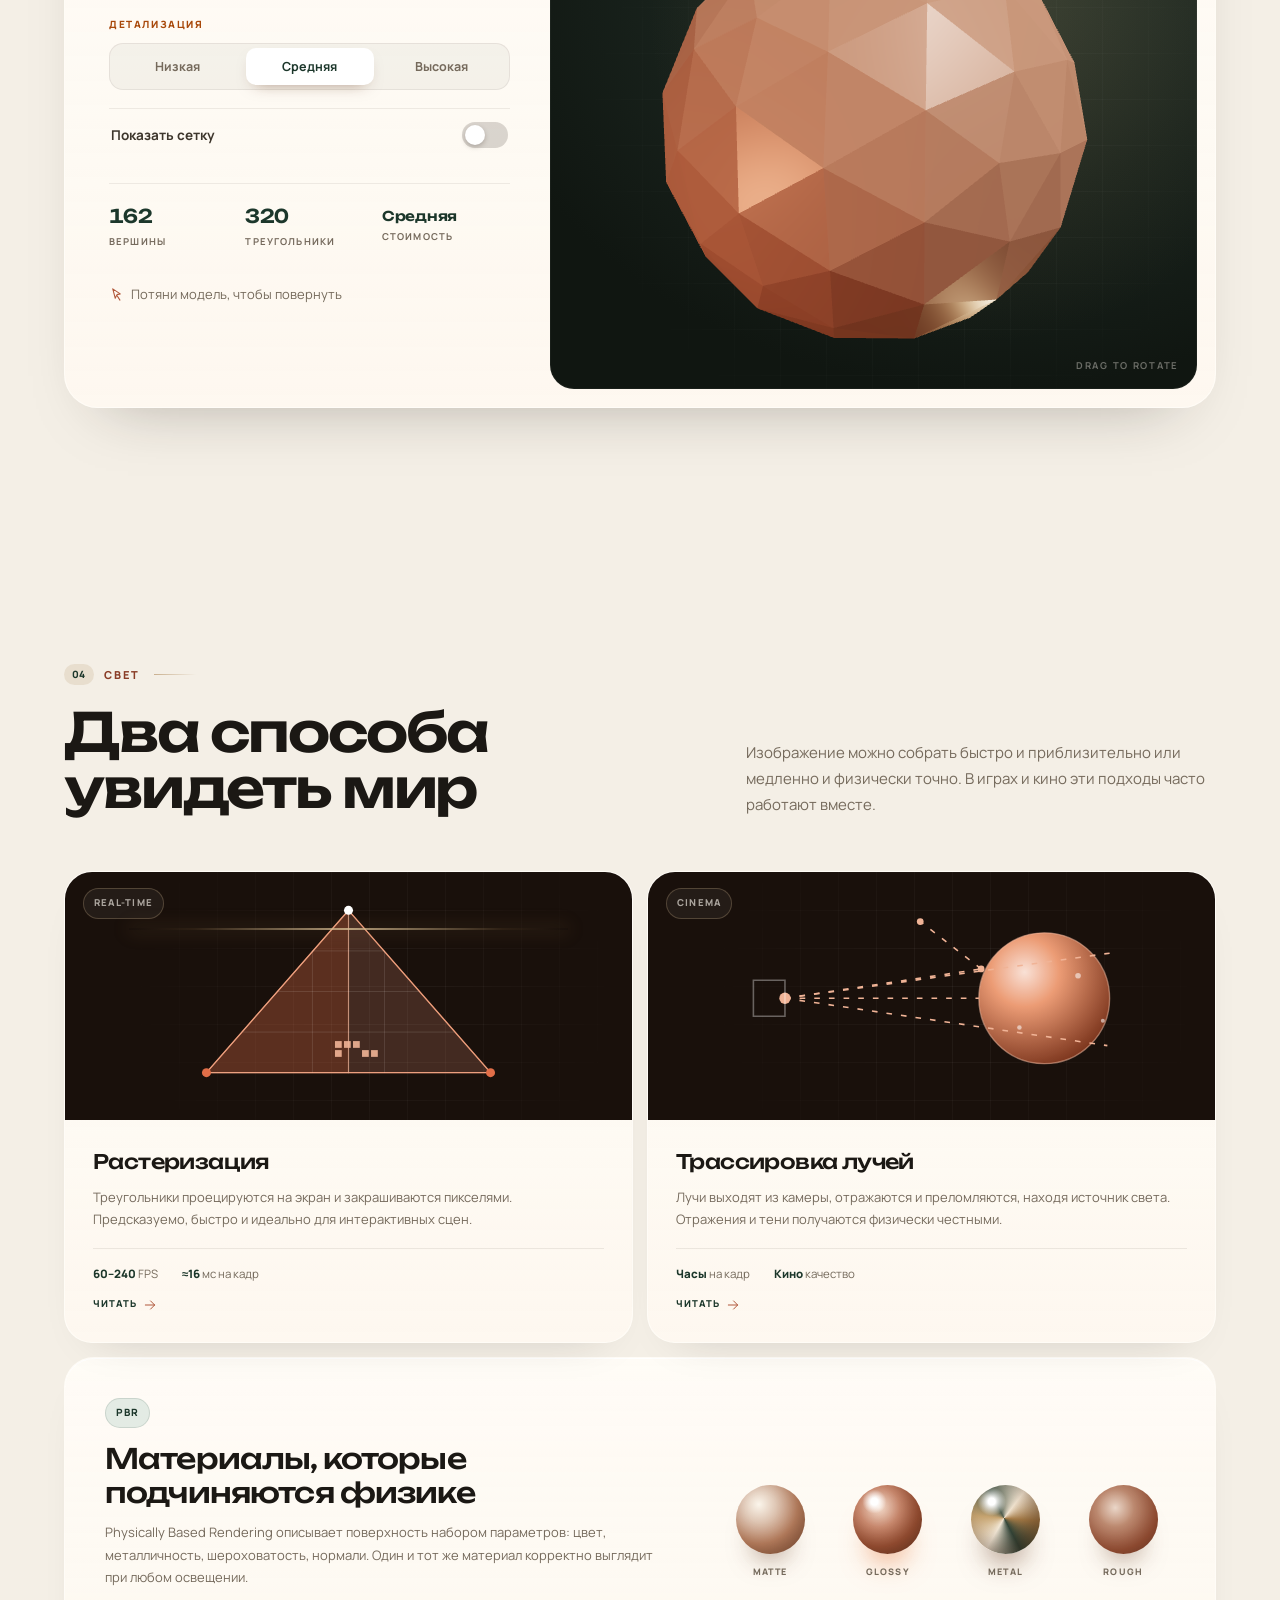
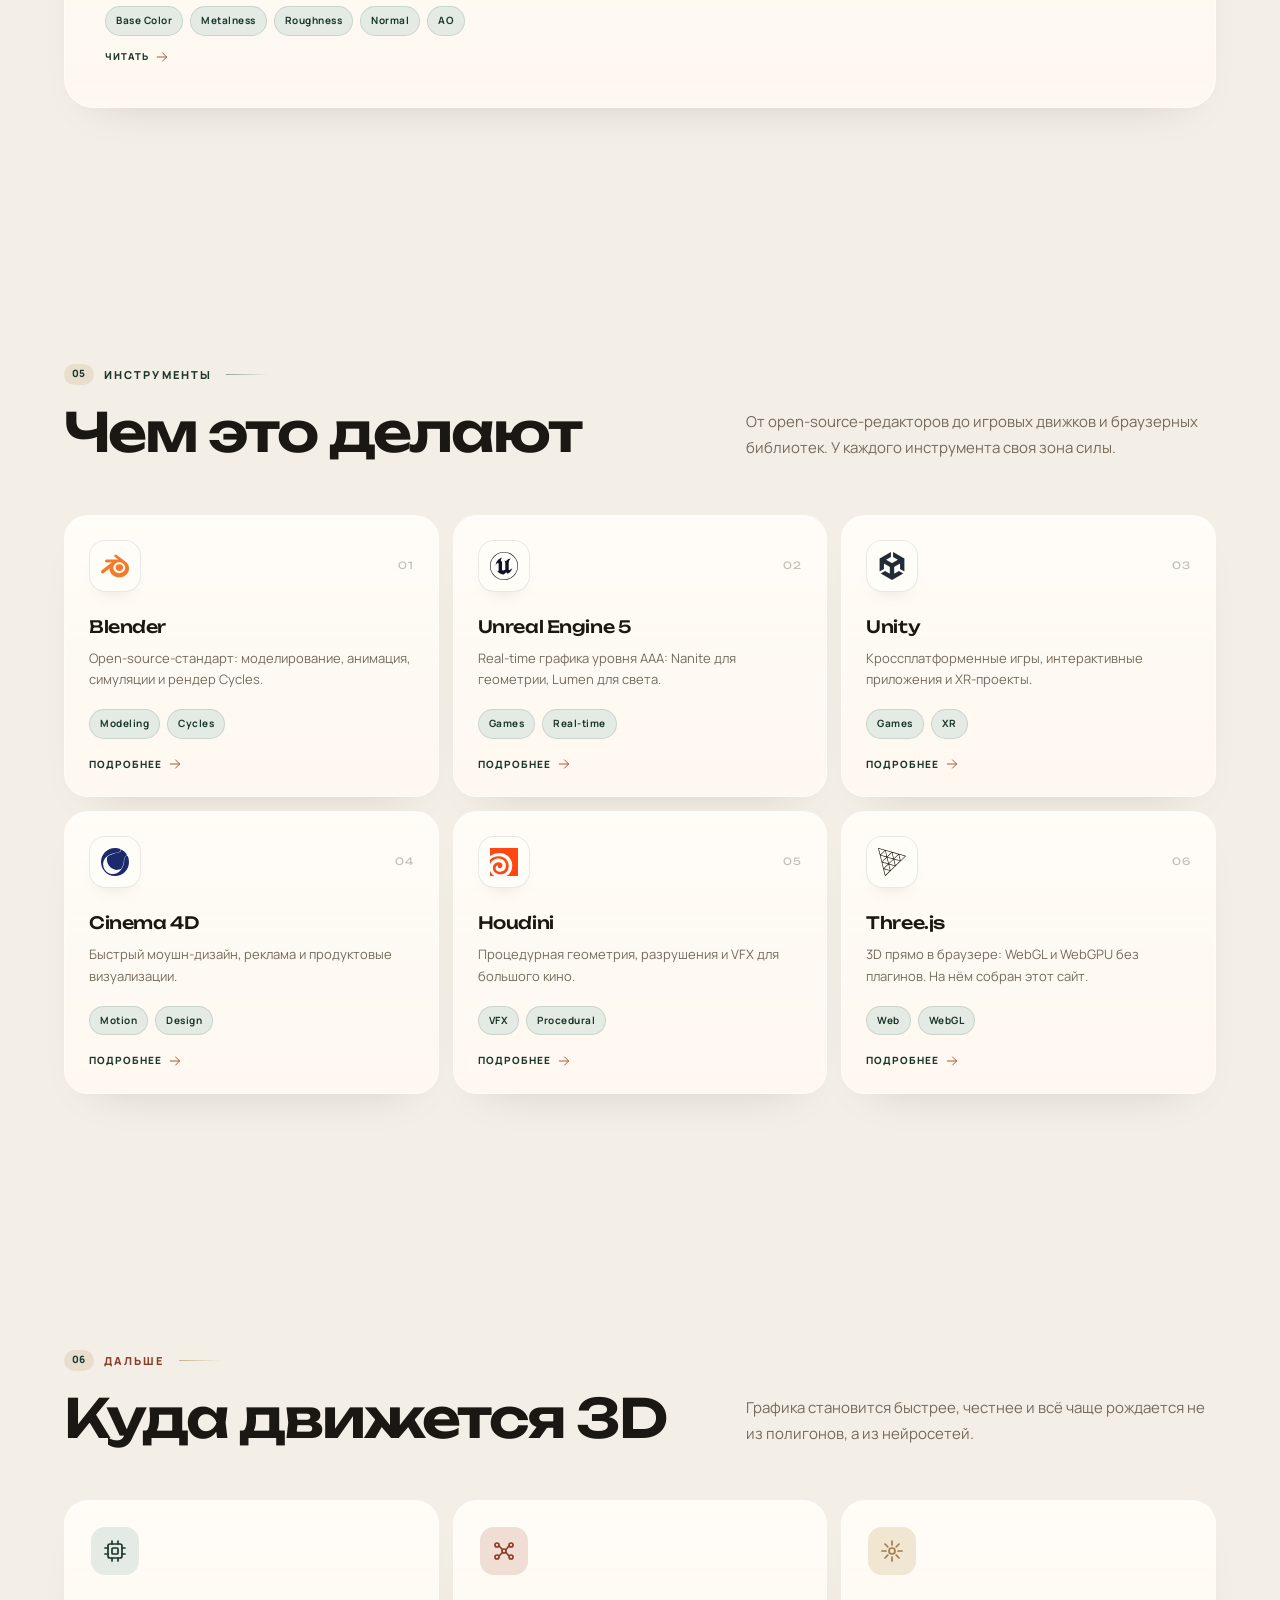
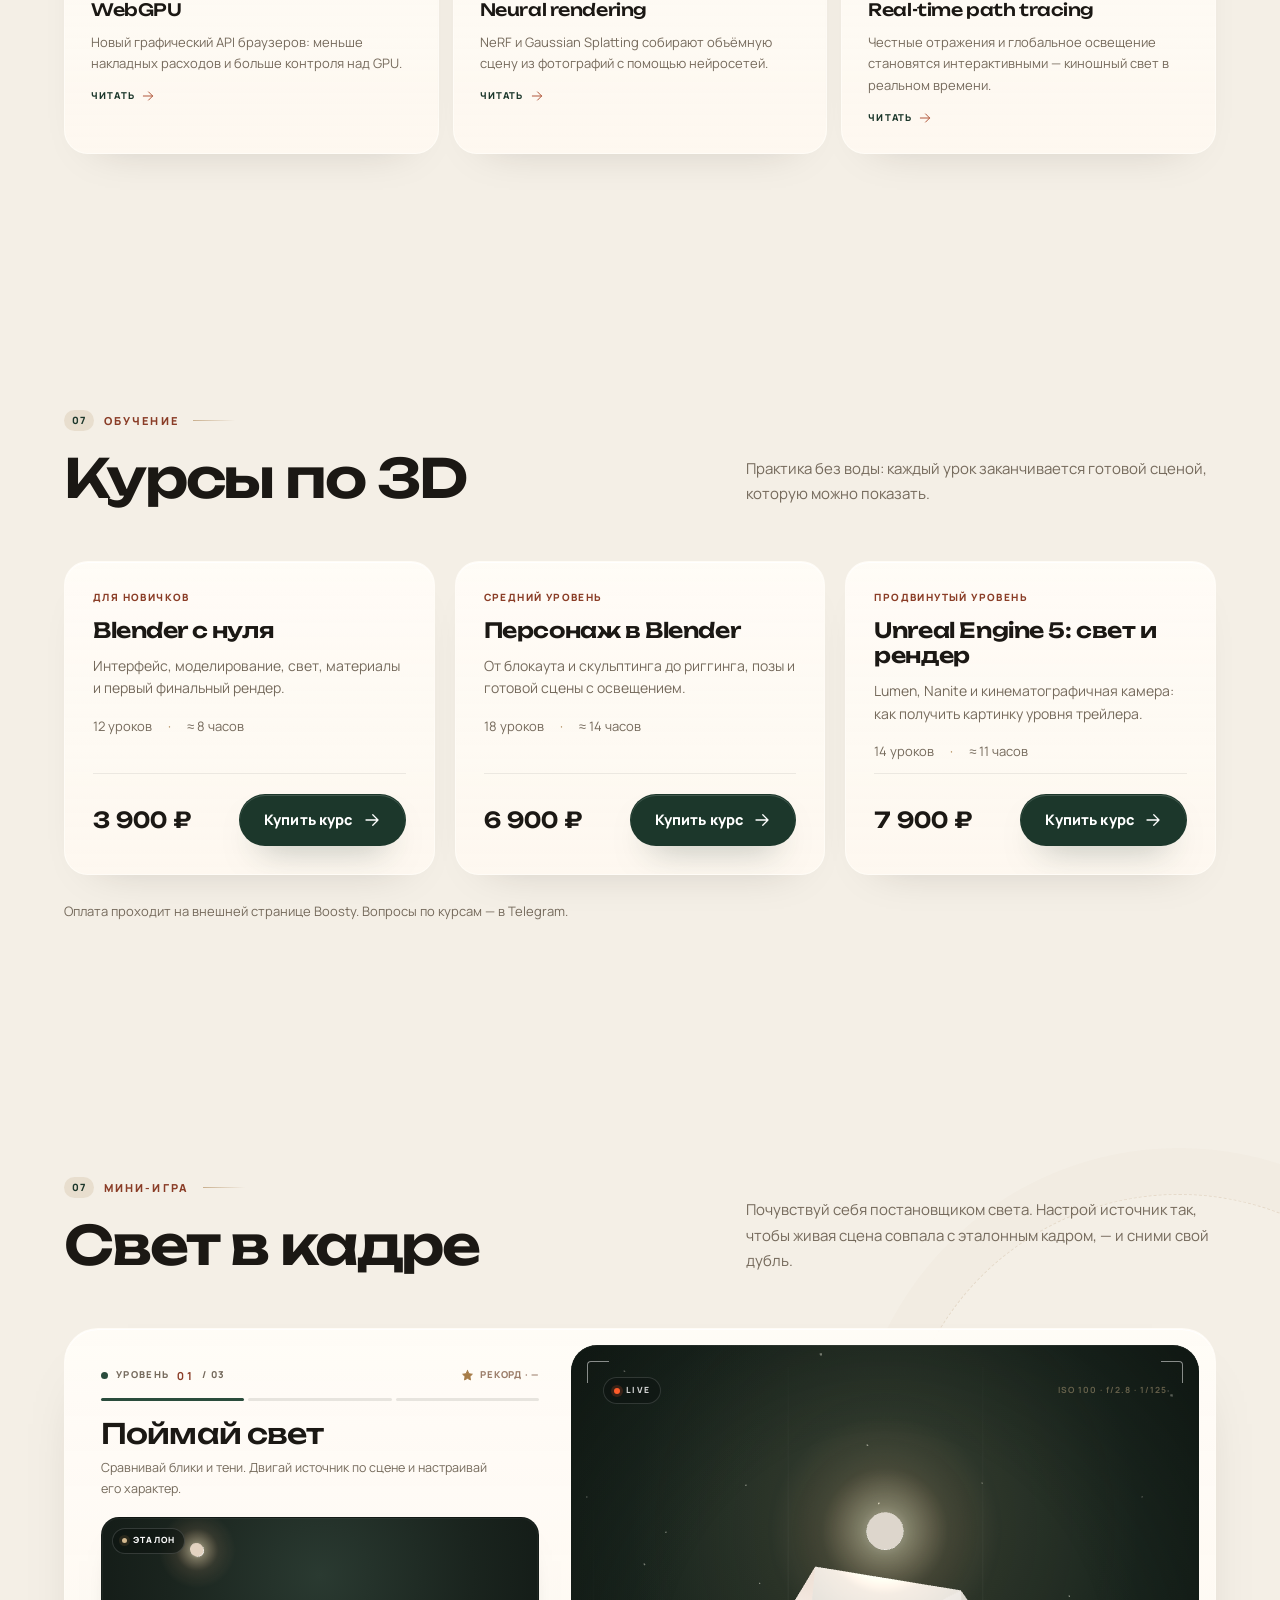
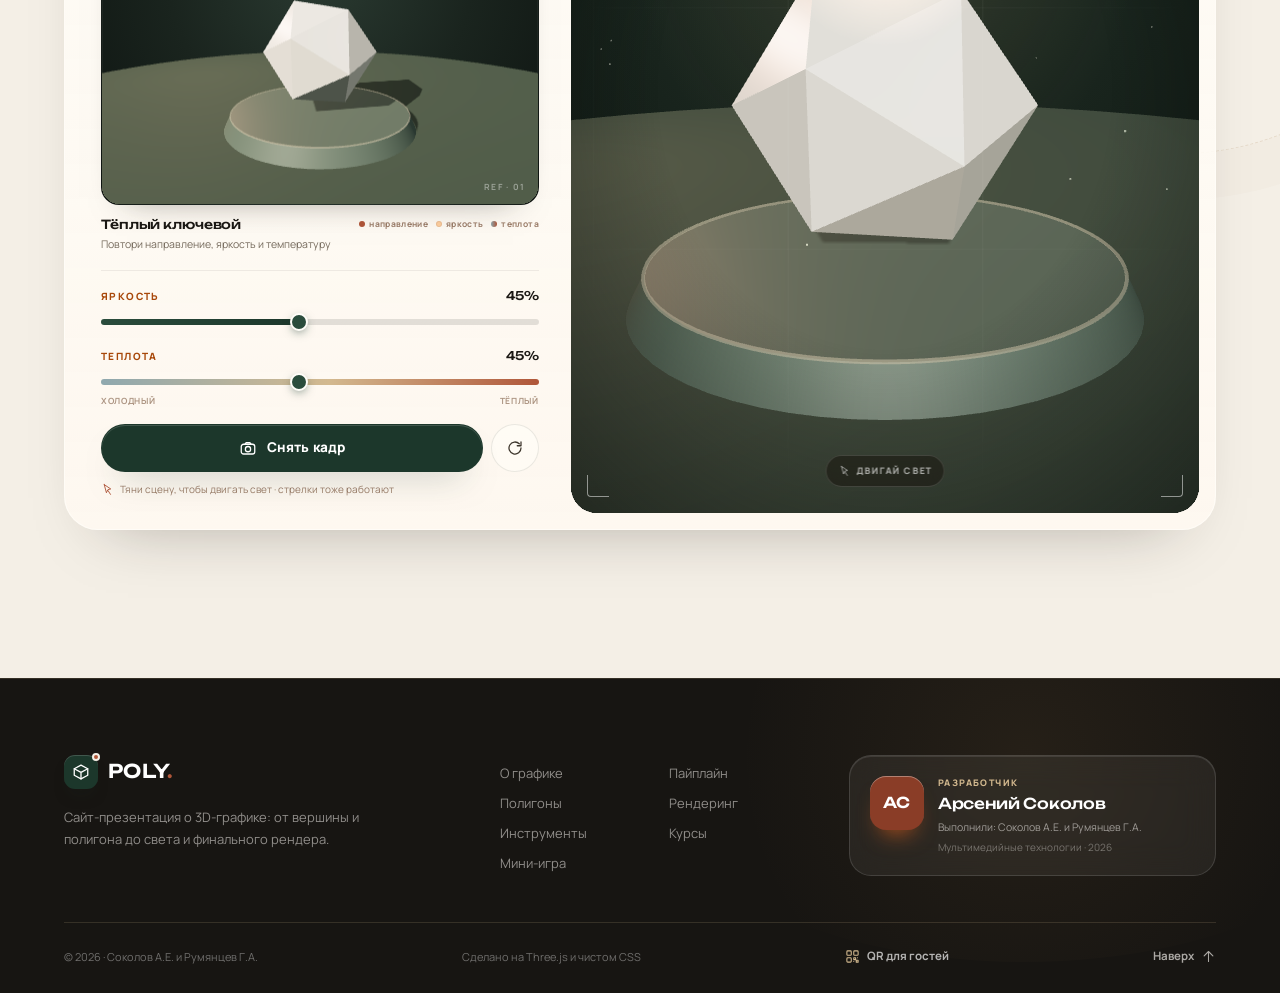
==== commit c0923a97: "Replace background scene with floating 3D tool logos (Blender, Houdini, C4D, Three.js, Unity, Unreal" ====
--- a/index.html
+++ b/index.html
@@ -78,6 +78,7 @@
   </svg>
 
   <div class="page-bg" aria-hidden="true"></div>
+  <canvas id="bg-canvas" aria-hidden="true"></canvas>
   <div class="scroll-progress" aria-hidden="true"><span id="scroll-progress-bar"></span></div>
 
   <header class="site-header" id="top">
@@ -111,106 +112,54 @@
   <main id="main">
     <section class="hero" id="hero" aria-labelledby="hero-title">
       <div class="container hero-container">
-        <div class="hero-main">
-          <div class="hero-copy hero-panel" id="hero-copy">
-            <p class="eyebrow reveal" data-delay="80"><span class="eyebrow-dot" aria-hidden="true"></span>Мультимедийные технологии · проект</p>
-
-            <h1 class="hero-title" id="hero-title">
-              <span class="hero-line"><span>Мир из</span></span>
-              <span class="hero-line"><span class="accent">полигонов</span></span>
-            </h1>
-
-            <p class="hero-lead reveal" data-delay="260">3D-графика — это способ описать пространство математикой, а затем заставить свет вести себя как в реальности. Разбираем путь от первой вершины до кадра, которому веришь.</p>
-
-            <div class="hero-actions reveal" data-delay="340">
-              <a class="btn btn-primary" href="#about">
-                Погрузиться
-                <svg class="icon" aria-hidden="true"><use href="#i-arrow-down"></use></svg>
-              </a>
-              <a class="btn btn-glass" href="#demo">
-                <svg class="icon" aria-hidden="true"><use href="#i-cube"></use></svg>
-                Полигоны вживую
-              </a>
-            </div>
-
-            <div class="hero-credit reveal" data-delay="420">
-              <div class="hero-credit-item">
-                <span class="hero-credit-label">Разработчик</span>
-                <strong>Арсений Соколов</strong>
-              </div>
-              <span class="hero-credit-sep" aria-hidden="true"></span>
-              <div class="hero-credit-item">
-                <span class="hero-credit-label">Выполнили</span>
-                <span>Соколов А.Е. и Румянцев Г.А.</span>
-              </div>
-            </div>
-          </div>
-
-          <div class="hero-stats">
-            <div class="stat glass reveal" data-delay="200">
-              <span class="stat-value" data-count="3">3</span>
-              <span class="stat-label">измерения — основа любой сцены</span>
-            </div>
-            <div class="stat glass reveal" data-delay="280">
-              <span class="stat-value" data-count="60">60</span>
-              <span class="stat-label">кадров в секунду — стандарт real-time</span>
-            </div>
-            <div class="stat glass reveal" data-delay="360">
-              <span class="stat-value" data-count="6">6</span>
-              <span class="stat-label">этапов от идеи до финального кадра</span>
-            </div>
-          </div>
-        </div>
-
-        <aside class="hero-visual reveal" data-delay="200" aria-label="Инструменты 3D-графики">
-          <div class="hero-visual-glow" aria-hidden="true"></div>
-          <div class="hero-visual-grid" aria-hidden="true"></div>
-          <div class="tool-rack">
-            <a class="tool-chip" href="tool-blender.html" style="--chip-delay:0ms">
-              <span class="tool-chip-logo"><img src="assets/tools/blender.svg" alt="" loading="lazy"></span>
-              <span class="tool-chip-body">
-                <span class="tool-chip-name">Blender</span>
-                <span class="tool-chip-tag">Моделирование · Рендер</span>
-              </span>
+        <div class="hero-copy hero-panel" id="hero-copy">
+          <p class="eyebrow reveal" data-delay="80"><span class="eyebrow-dot" aria-hidden="true"></span>Мультимедийные технологии · проект</p>
+
+          <h1 class="hero-title" id="hero-title">
+            <span class="hero-line"><span>Мир из</span></span>
+            <span class="hero-line"><span class="accent">полигонов</span></span>
+          </h1>
+
+          <p class="hero-lead reveal" data-delay="260">3D-графика — это способ описать пространство математикой, а затем заставить свет вести себя как в реальности. Разбираем путь от первой вершины до кадра, которому веришь.</p>
+
+          <div class="hero-actions reveal" data-delay="340">
+            <a class="btn btn-primary" href="#about">
+              Погрузиться
+              <svg class="icon" aria-hidden="true"><use href="#i-arrow-down"></use></svg>
             </a>
-            <a class="tool-chip" href="tool-houdini.html" style="--chip-delay:60ms">
-              <span class="tool-chip-logo"><img src="assets/tools/houdini.svg" alt="" loading="lazy"></span>
-              <span class="tool-chip-body">
-                <span class="tool-chip-name">Houdini</span>
-                <span class="tool-chip-tag">VFX · Симуляции</span>
-              </span>
+            <a class="btn btn-glass" href="#demo">
+              <svg class="icon" aria-hidden="true"><use href="#i-cube"></use></svg>
+              Полигоны вживую
             </a>
-            <a class="tool-chip" href="tool-cinema4d.html" style="--chip-delay:120ms">
-              <span class="tool-chip-logo"><img src="assets/tools/cinema4d.svg" alt="" loading="lazy"></span>
-              <span class="tool-chip-body">
-                <span class="tool-chip-name">Cinema 4D</span>
-                <span class="tool-chip-tag">Моушн-дизайн</span>
-              </span>
-            </a>
-            <a class="tool-chip" href="tool-threejs.html" style="--chip-delay:180ms">
-              <span class="tool-chip-logo"><img src="assets/tools/threedotjs.svg" alt="" loading="lazy"></span>
-              <span class="tool-chip-body">
-                <span class="tool-chip-name">Three.js</span>
-                <span class="tool-chip-tag">Веб · Realtime</span>
-              </span>
-            </a>
-            <a class="tool-chip" href="tool-unity.html" style="--chip-delay:240ms">
-              <span class="tool-chip-logo"><img src="assets/tools/unity.svg" alt="" loading="lazy"></span>
-              <span class="tool-chip-body">
-                <span class="tool-chip-name">Unity</span>
-                <span class="tool-chip-tag">Игры · Интерактив</span>
-              </span>
-            </a>
-            <a class="tool-chip" href="tool-unreal.html" style="--chip-delay:300ms">
-              <span class="tool-chip-logo"><img src="assets/tools/unrealengine.svg" alt="" loading="lazy"></span>
-              <span class="tool-chip-body">
-                <span class="tool-chip-name">Unreal</span>
-                <span class="tool-chip-tag">Realtime · Кино</span>
-              </span>
-            </a>
-          </div>
-          <p class="hero-visual-note">Стек, на котором собирают 3D-сцены</p>
-        </aside>
+          </div>
+
+          <div class="hero-credit reveal" data-delay="420">
+            <div class="hero-credit-item">
+              <span class="hero-credit-label">Разработчик</span>
+              <strong>Арсений Соколов</strong>
+            </div>
+            <span class="hero-credit-sep" aria-hidden="true"></span>
+            <div class="hero-credit-item">
+              <span class="hero-credit-label">Выполнили</span>
+              <span>Соколов А.Е. и Румянцев Г.А.</span>
+            </div>
+          </div>
+        </div>
+
+        <div class="hero-stats">
+          <div class="stat glass reveal" data-delay="200">
+            <span class="stat-value" data-count="3">3</span>
+            <span class="stat-label">измерения — основа любой сцены</span>
+          </div>
+          <div class="stat glass reveal" data-delay="280">
+            <span class="stat-value" data-count="60">60</span>
+            <span class="stat-label">кадров в секунду — стандарт real-time</span>
+          </div>
+          <div class="stat glass reveal" data-delay="360">
+            <span class="stat-value" data-count="6">6</span>
+            <span class="stat-label">этапов от идеи до финального кадра</span>
+          </div>
+        </div>
 
         <p class="hero-visits" data-visit-counter hidden aria-live="polite">
           <svg class="icon" aria-hidden="true"><use href="#i-eye"></use></svg>
@@ -914,6 +863,7 @@
   <script src="vendor/firebase-app-compat.js"></script>
   <script src="vendor/firebase-database-compat.js"></script>
   <script src="js/backend.js"></script>
+  <script src="js/scene.js"></script>
   <script src="js/demo.js"></script>
   <script src="js/game.js"></script>
   <script src="js/visits.js"></script>
--- a/css/site-ui.css
+++ b/css/site-ui.css
@@ -814,21 +814,11 @@
   }
 }
 
-/* ---------- hero: editorial panel + tool constellation ---------- */
-
-.hero-container {
-  display: grid;
-  grid-template-columns: minmax(0, 1.08fr) minmax(0, 0.92fr);
-  gap: clamp(28px, 4vw, 60px);
-  align-items: center;
-}
-
-.hero-main {
-  min-width: 0;
-}
+/* ---------- hero: framed text panel (3D logo scene lives behind) ---------- */
 
 .hero-panel {
   position: relative;
+  max-width: 720px;
   padding: clamp(26px, 3.2vw, 44px);
   border: 1px solid rgba(255, 255, 255, 0.96);
   border-radius: 30px;
@@ -850,170 +840,13 @@
 }
 
 .hero-panel .hero-title {
-  font-size: clamp(2.4rem, 3.35vw, 3.5rem);
+  font-size: clamp(2.5rem, 3.8vw, 4rem);
   margin: 24px 0 20px;
 }
 
-.hero-main .hero-stats {
-  max-width: none;
-  margin-top: clamp(22px, 4vh, 34px);
-}
-
-/* visual column */
-
-.hero-visual {
-  position: relative;
-  min-width: 0;
-  display: flex;
-  flex-direction: column;
-  gap: 18px;
-}
-
-.hero-visual-glow {
-  position: absolute;
-  inset: -14% -18% -10% -6%;
-  z-index: -1;
-  pointer-events: none;
-  background:
-    radial-gradient(52% 42% at 72% 18%, rgba(176, 86, 57, 0.16), transparent 68%),
-    radial-gradient(46% 44% at 18% 82%, rgba(42, 76, 60, 0.14), transparent 70%);
-  filter: blur(2px);
-}
-
-.hero-visual-grid {
-  position: absolute;
-  inset: -6% -10% -6% -2%;
-  z-index: -1;
-  pointer-events: none;
-  background-image:
-    linear-gradient(rgba(27, 24, 20, 0.05) 1px, transparent 1px),
-    linear-gradient(90deg, rgba(27, 24, 20, 0.05) 1px, transparent 1px);
-  background-size: 44px 44px;
-  -webkit-mask-image: radial-gradient(ellipse 78% 78% at 58% 42%, #000 20%, transparent 74%);
-  mask-image: radial-gradient(ellipse 78% 78% at 58% 42%, #000 20%, transparent 74%);
-}
-
-.tool-rack {
-  display: grid;
-  gap: 10px;
-}
-
-.tool-chip {
-  display: flex;
-  align-items: center;
-  gap: 14px;
-  padding: 11px 14px;
-  border: 1px solid rgba(255, 255, 255, 0.92);
-  border-radius: 18px;
-  background: rgba(255, 252, 247, 0.8);
-  box-shadow: 0 18px 36px -32px rgba(32, 27, 21, 0.34), inset 0 1px 0 #fff;
-  color: inherit;
-  text-decoration: none;
-  transition: border-color 200ms ease, background-color 200ms ease, box-shadow 200ms ease;
-  animation: toolFloat 6.5s ease-in-out infinite;
-  animation-delay: var(--chip-delay, 0ms);
-}
-
-.tool-chip:hover,
-.tool-chip:focus-visible {
-  border-color: rgba(166, 124, 71, 0.5);
-  background: #fffdf9;
-  box-shadow: 0 24px 44px -30px rgba(32, 27, 21, 0.42), inset 0 1px 0 #fff;
-}
-
-.tool-chip:focus-visible {
-  outline: 2px solid var(--orange, #b05639);
-  outline-offset: 2px;
-}
-
-.tool-chip-logo {
-  display: grid;
-  place-items: center;
-  flex: 0 0 auto;
-  width: 44px;
-  height: 44px;
-  border-radius: 13px;
-  background: #f4efe6;
-  border: 1px solid rgba(27, 24, 20, 0.05);
-  transition: transform 200ms var(--ease-out, ease);
-}
-
-.tool-chip:hover .tool-chip-logo {
-  transform: scale(1.06);
-}
-
-.tool-chip-logo img {
-  width: 26px;
-  height: 26px;
-  display: block;
-}
-
-.tool-chip-body {
-  display: grid;
-  gap: 2px;
-  min-width: 0;
-}
-
-.tool-chip-name {
-  font-size: 14px;
-  font-weight: 800;
-  color: var(--ink, #1b1814);
-  letter-spacing: -0.01em;
-}
-
-.tool-chip-tag {
-  font-size: 11px;
-  font-weight: 600;
-  color: var(--muted, #756a5c);
-}
-
-.hero-visual-note {
-  display: flex;
-  align-items: center;
-  gap: 12px;
-  margin: 0;
-  color: var(--muted, #756a5c);
-  font-size: 10.5px;
-  font-weight: 800;
-  letter-spacing: 0.16em;
-  text-transform: uppercase;
-}
-
-.hero-visual-note::before {
-  content: "";
-  width: 26px;
-  height: 1px;
-  background: var(--brass, #a67c47);
-}
-
-@keyframes toolFloat {
-  0%, 100% { transform: translateY(0); }
-  50% { transform: translateY(-5px); }
-}
-
-@media (max-width: 1080px) {
-  .hero-container {
-    grid-template-columns: minmax(0, 1fr) minmax(0, 0.82fr);
-    gap: 28px;
-  }
-
-  .tool-chip-tag {
-    display: none;
-  }
-
-  .tool-chip {
-    padding: 11px 12px;
-  }
-}
-
-@media (max-width: 981px) {
-  .hero-container {
-    grid-template-columns: minmax(0, 1fr);
-  }
-
-  .hero-visual {
-    display: none;
-  }
+.hero-stats {
+  max-width: 720px;
+  margin-top: clamp(22px, 4vh, 32px);
 }
 
 @media (max-width: 760px) {
@@ -1042,9 +875,3 @@
   }
 }
 
-@media (prefers-reduced-motion: reduce) {
-  .tool-chip {
-    animation: none;
-  }
-}
-
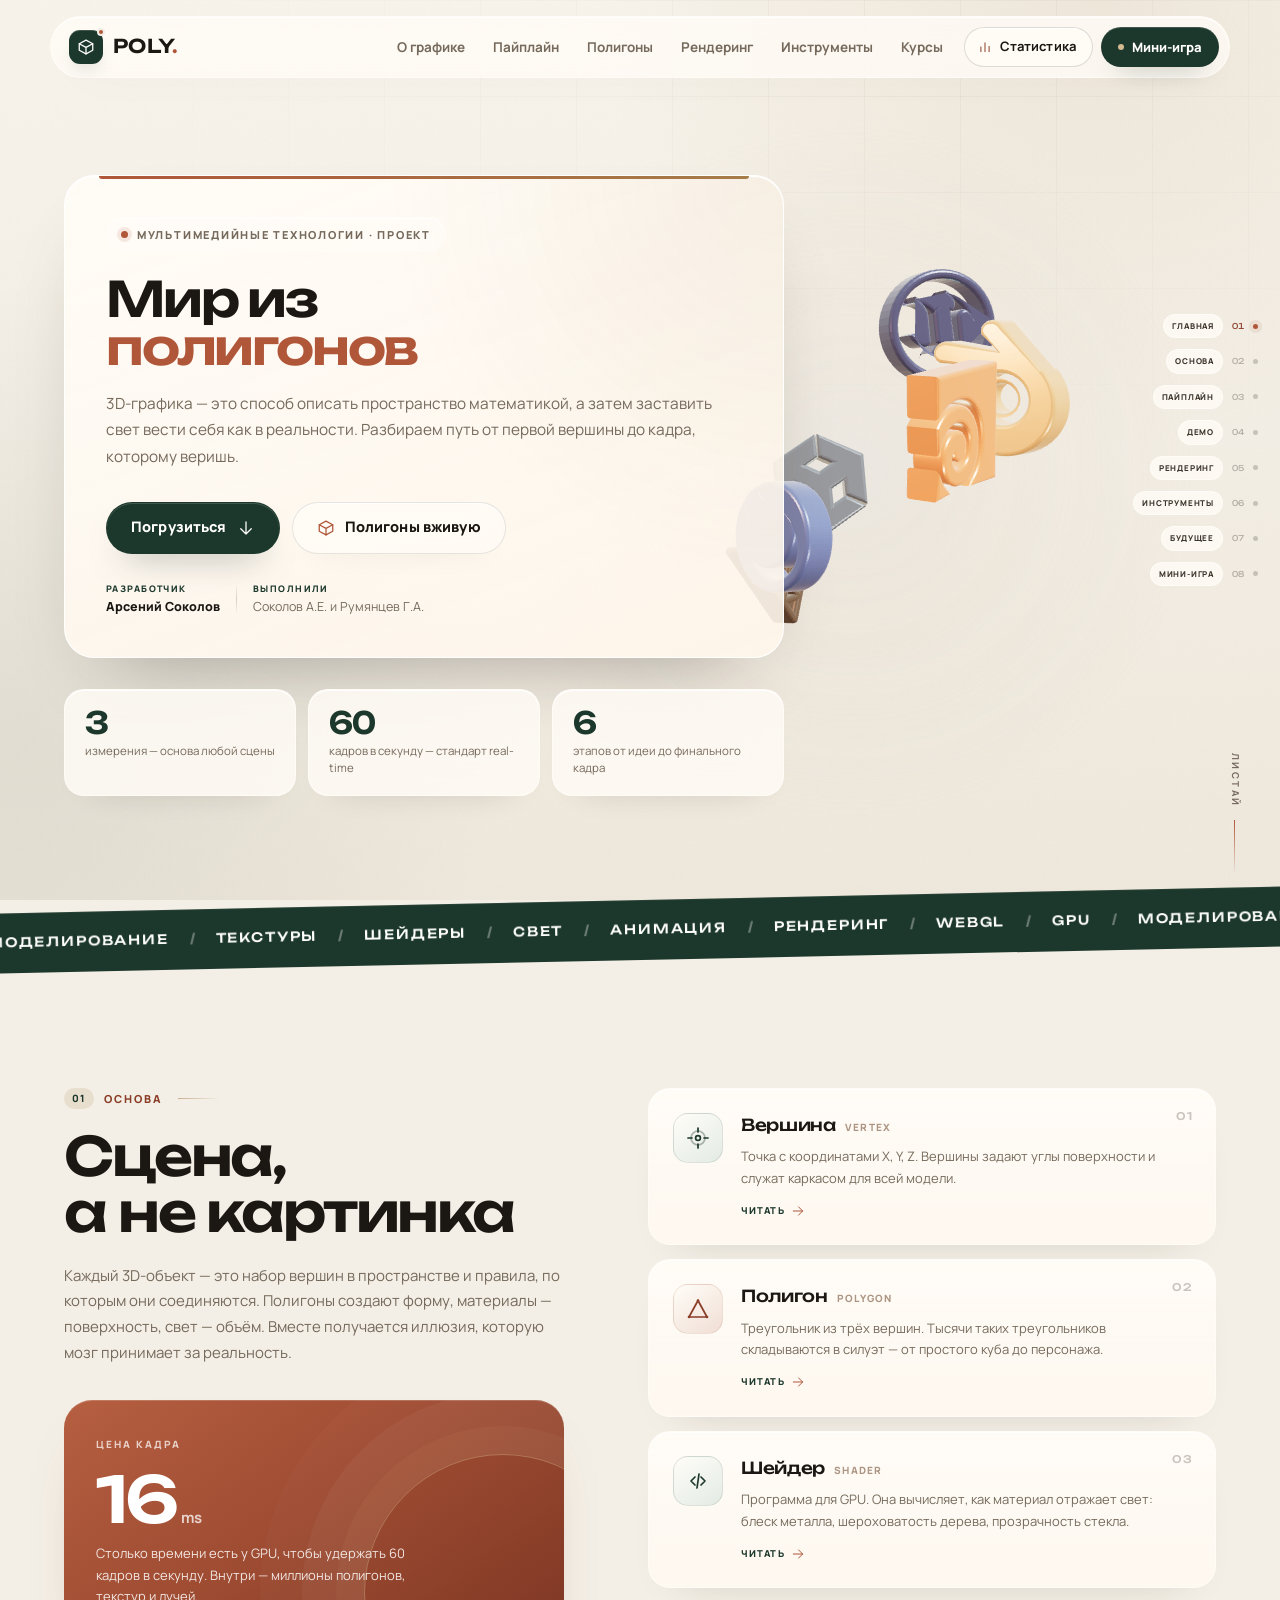
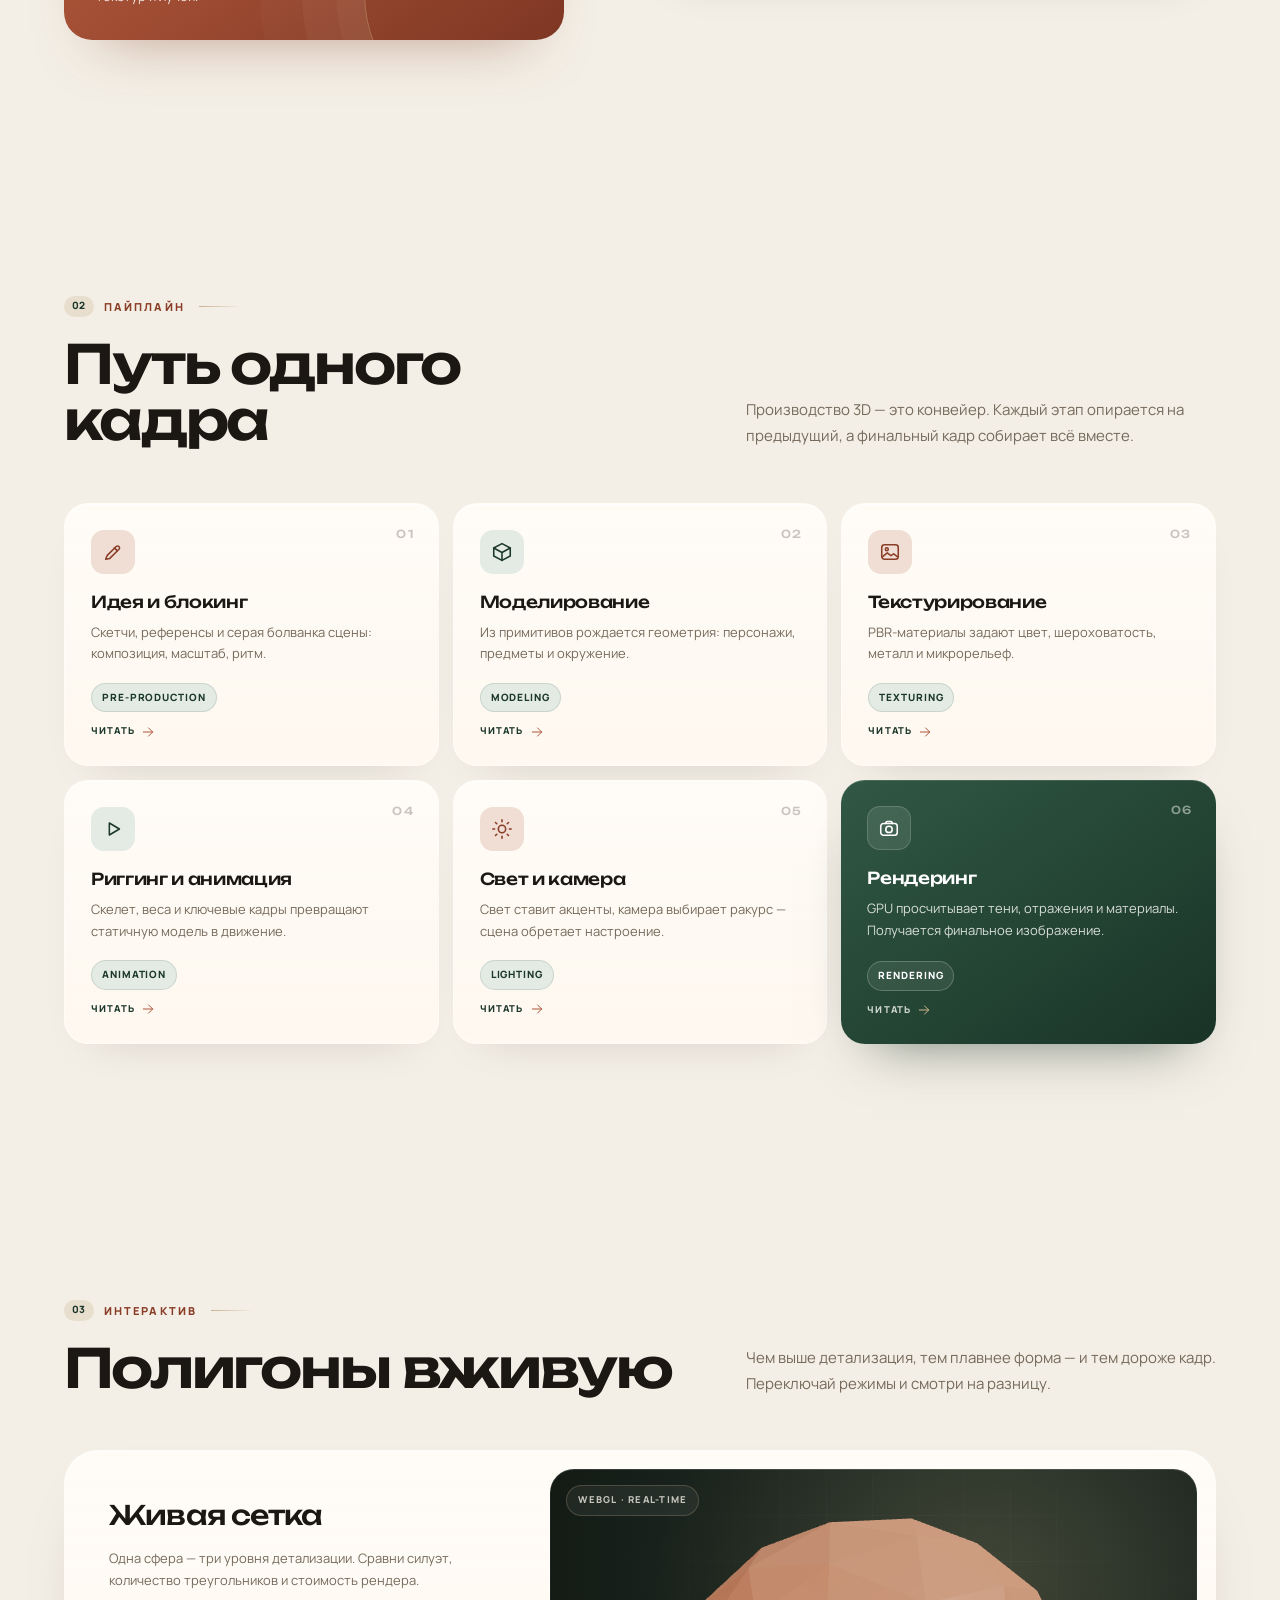
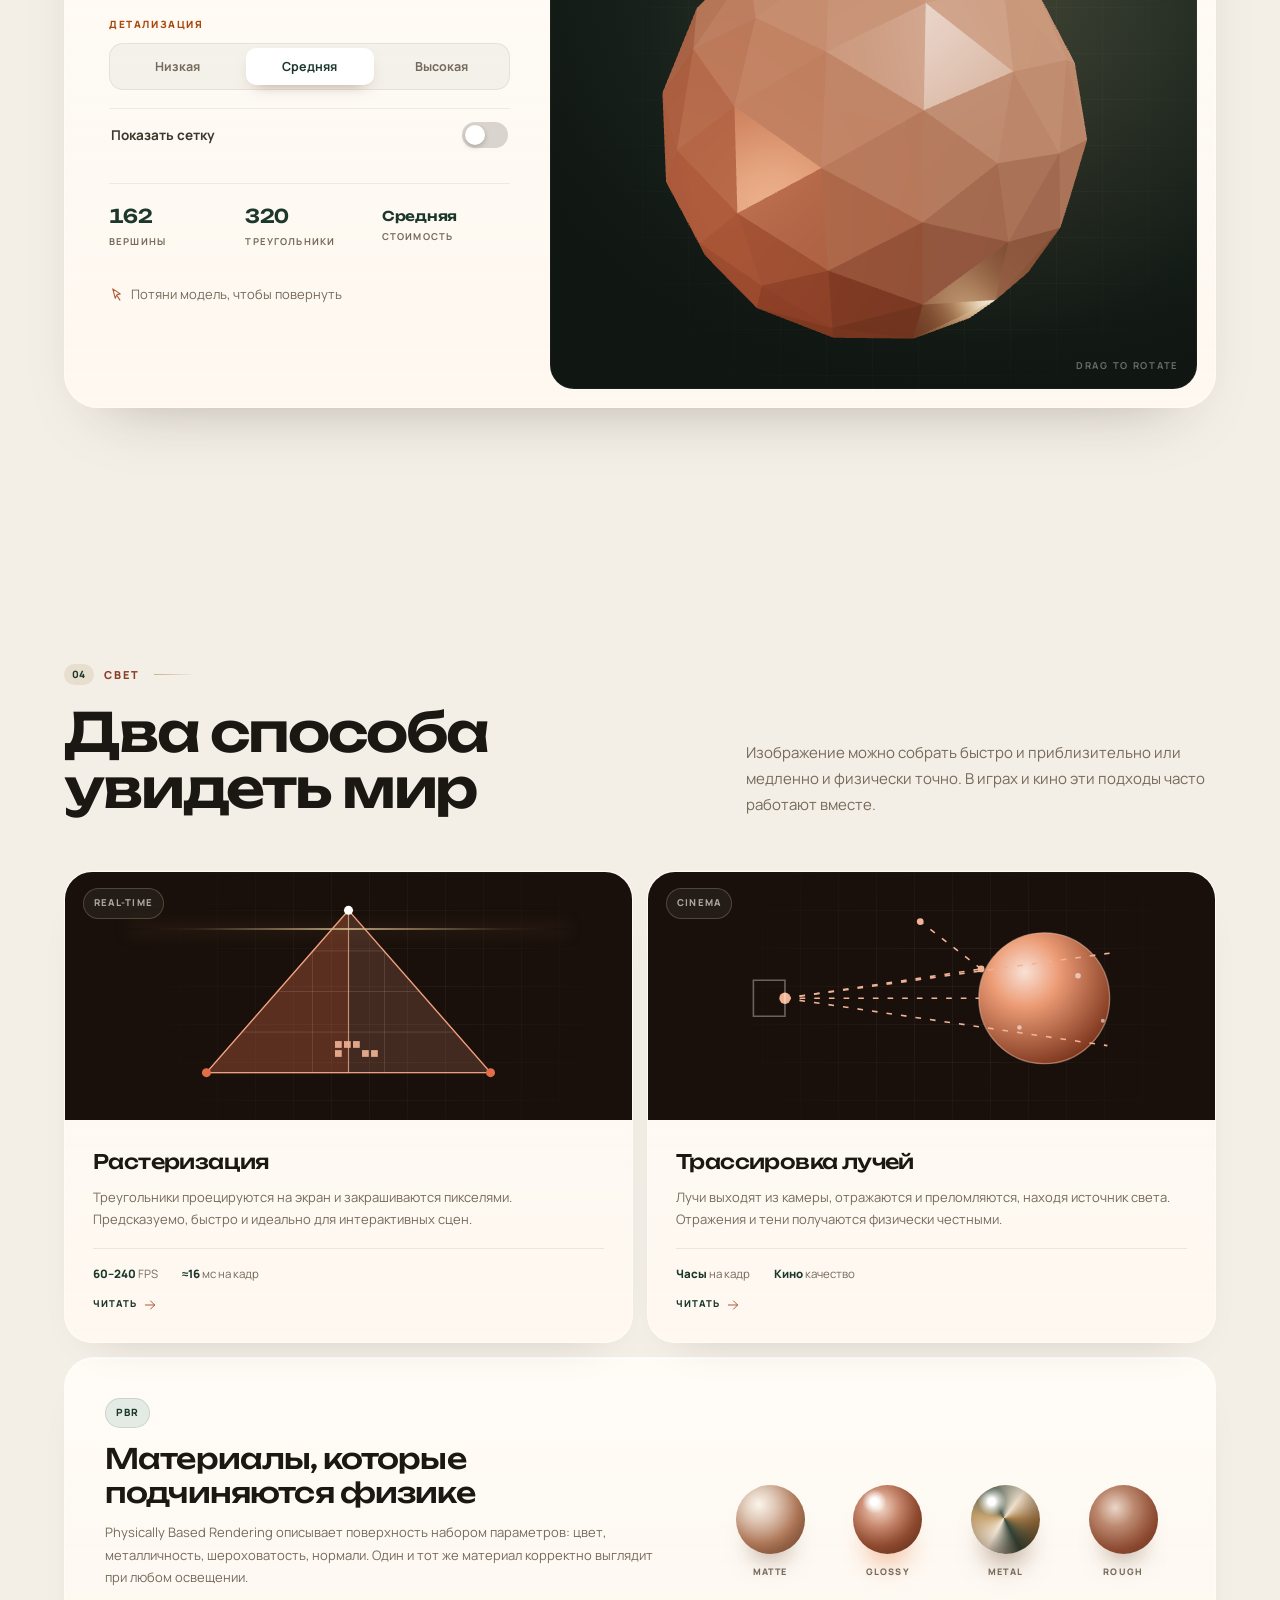
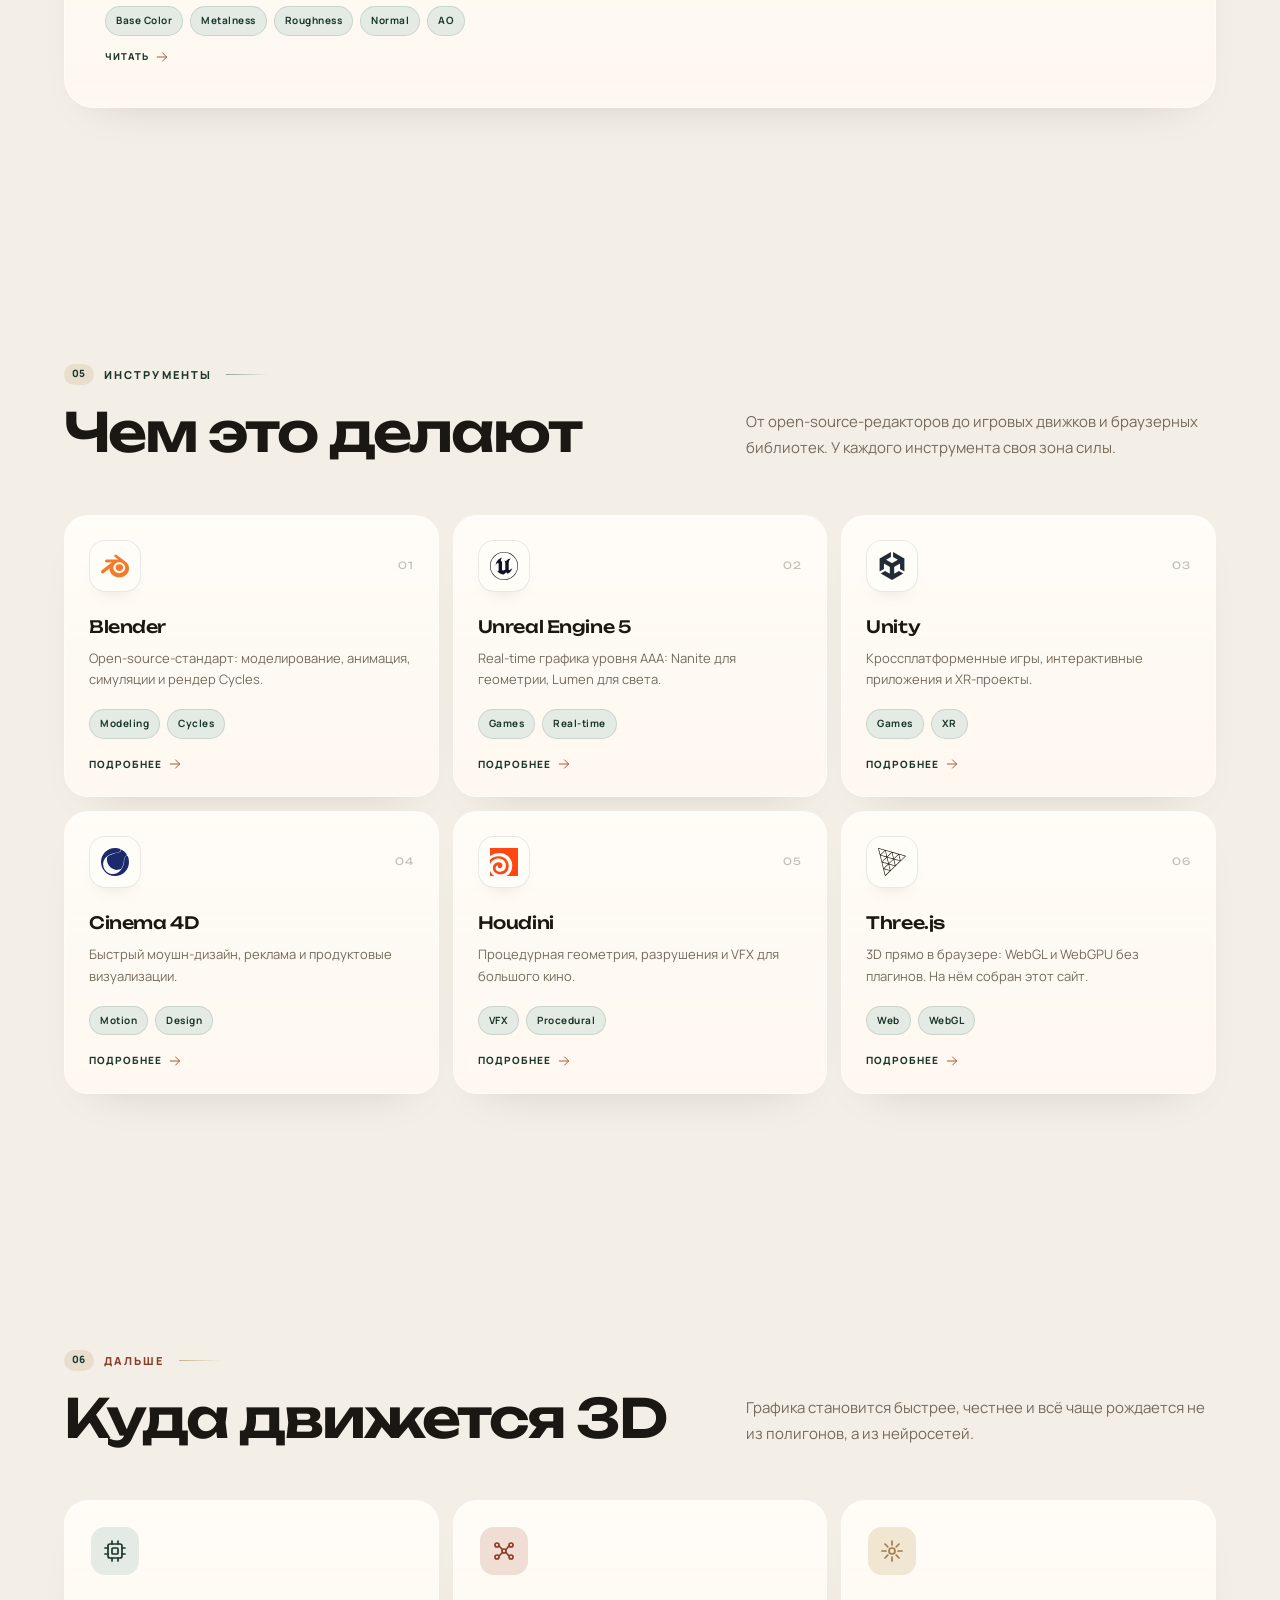
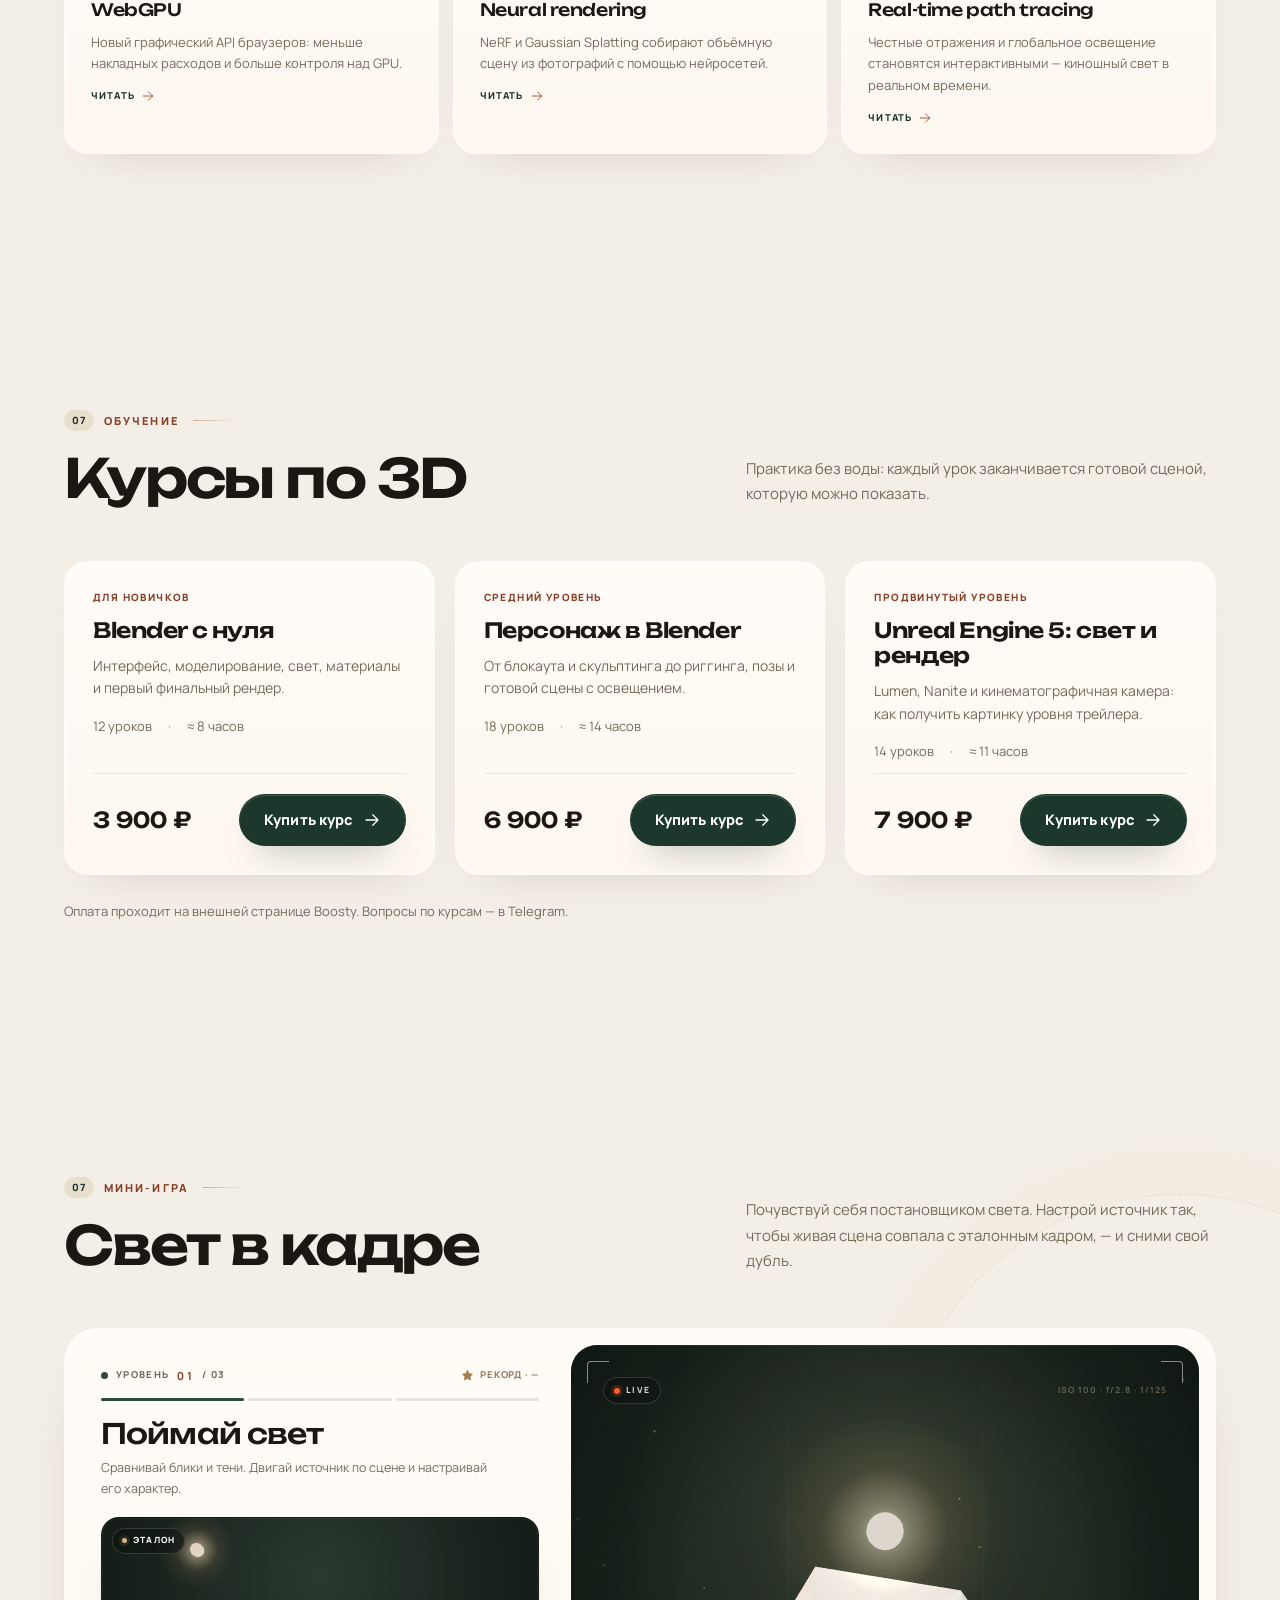
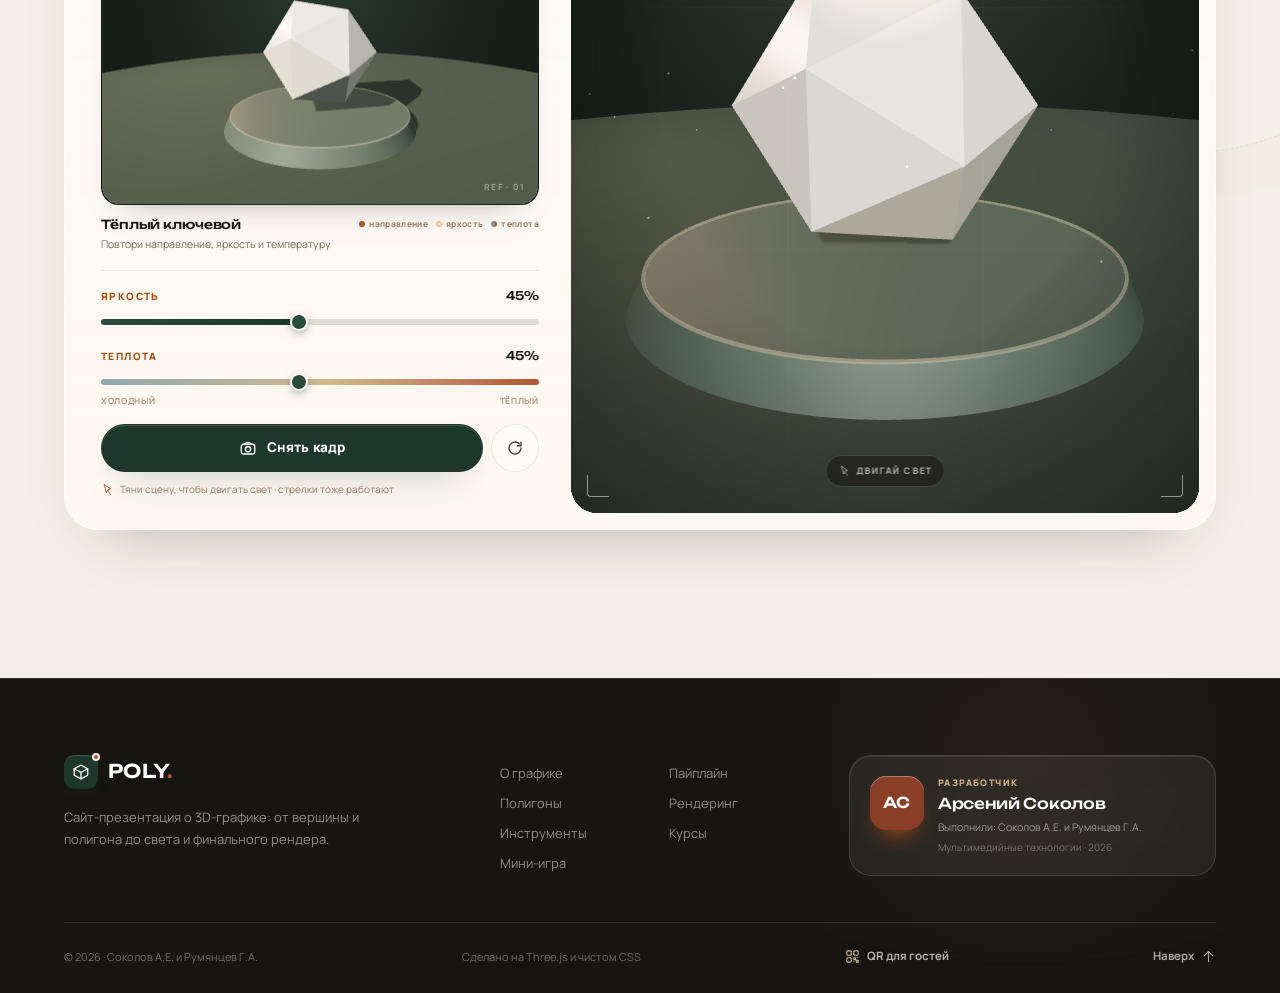
==== commit 9204d30b: "Extrude tool logos into real 3D geometry with lighting and reflections" ====
--- a/index.html
+++ b/index.html
@@ -863,6 +863,7 @@
   <script src="vendor/firebase-app-compat.js"></script>
   <script src="vendor/firebase-database-compat.js"></script>
   <script src="js/backend.js"></script>
+  <script src="js/logos-data.js"></script>
   <script src="js/scene.js"></script>
   <script src="js/demo.js"></script>
   <script src="js/game.js"></script>
